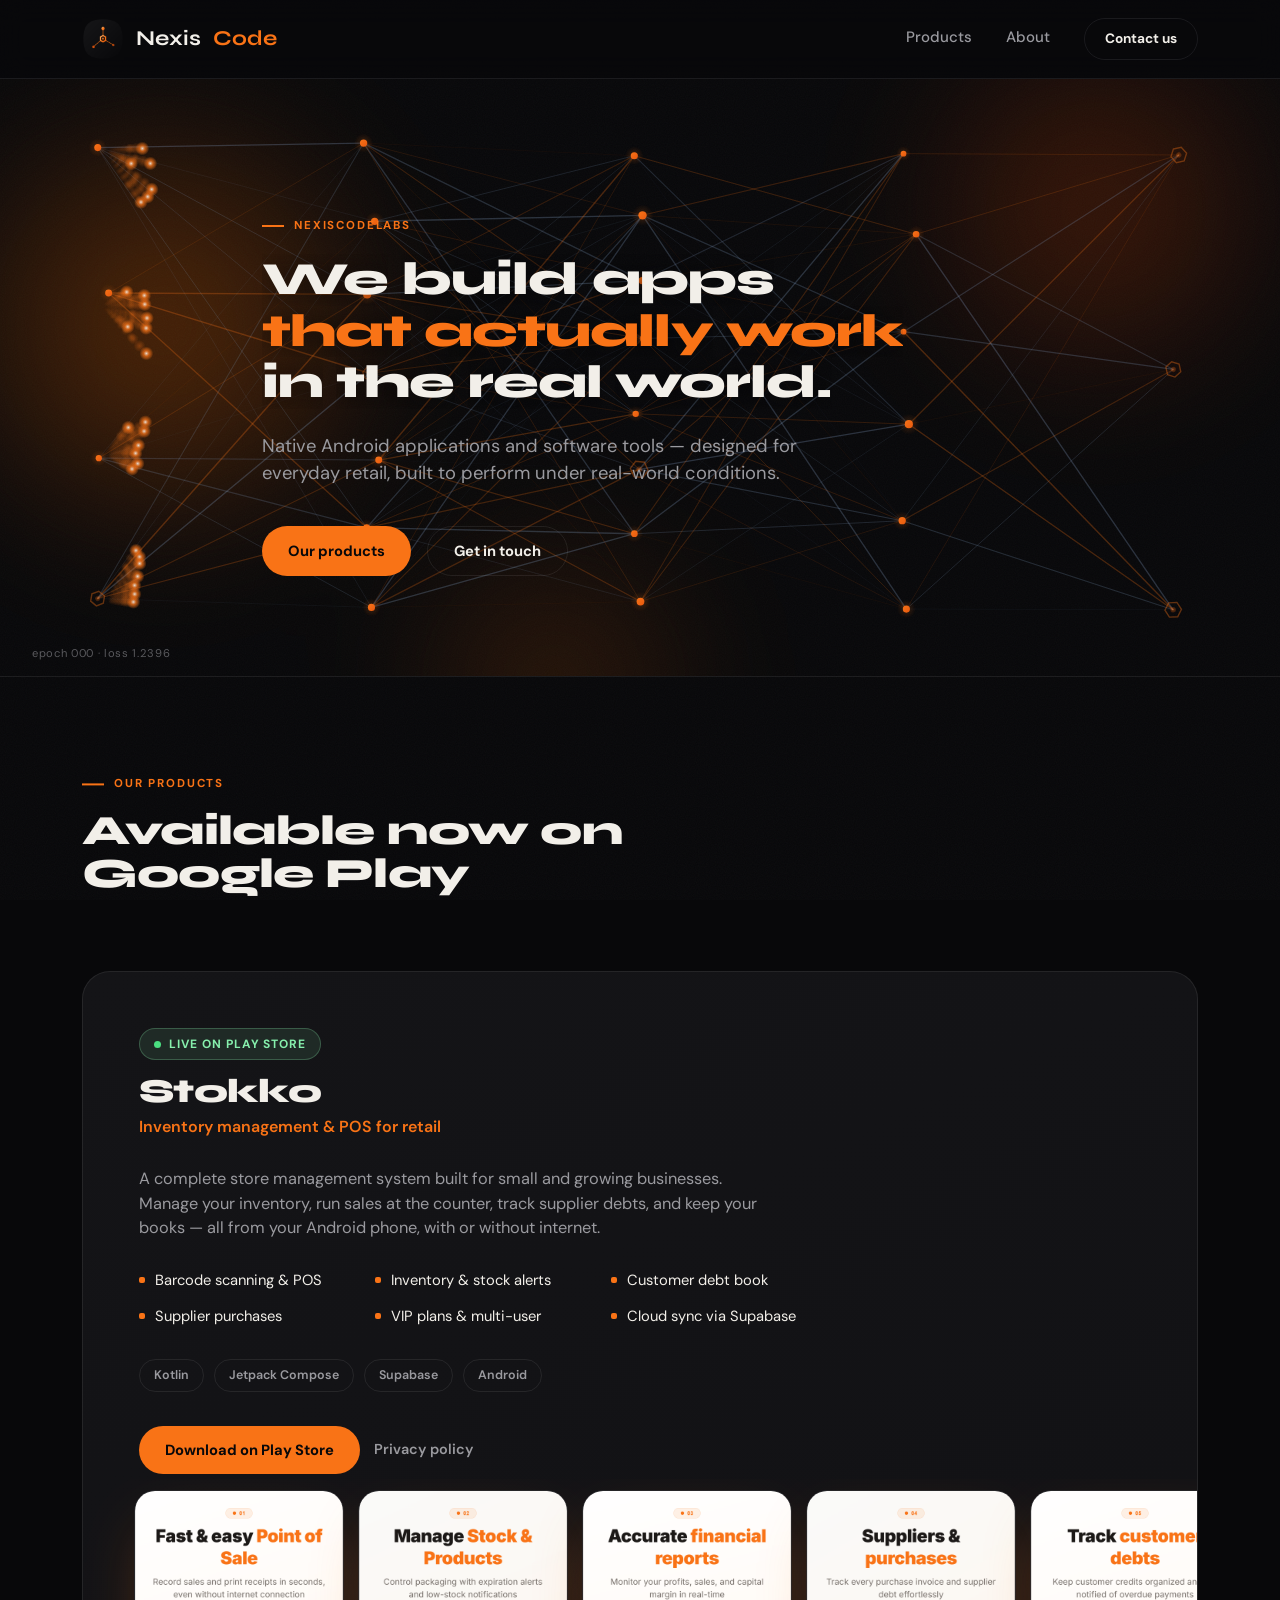
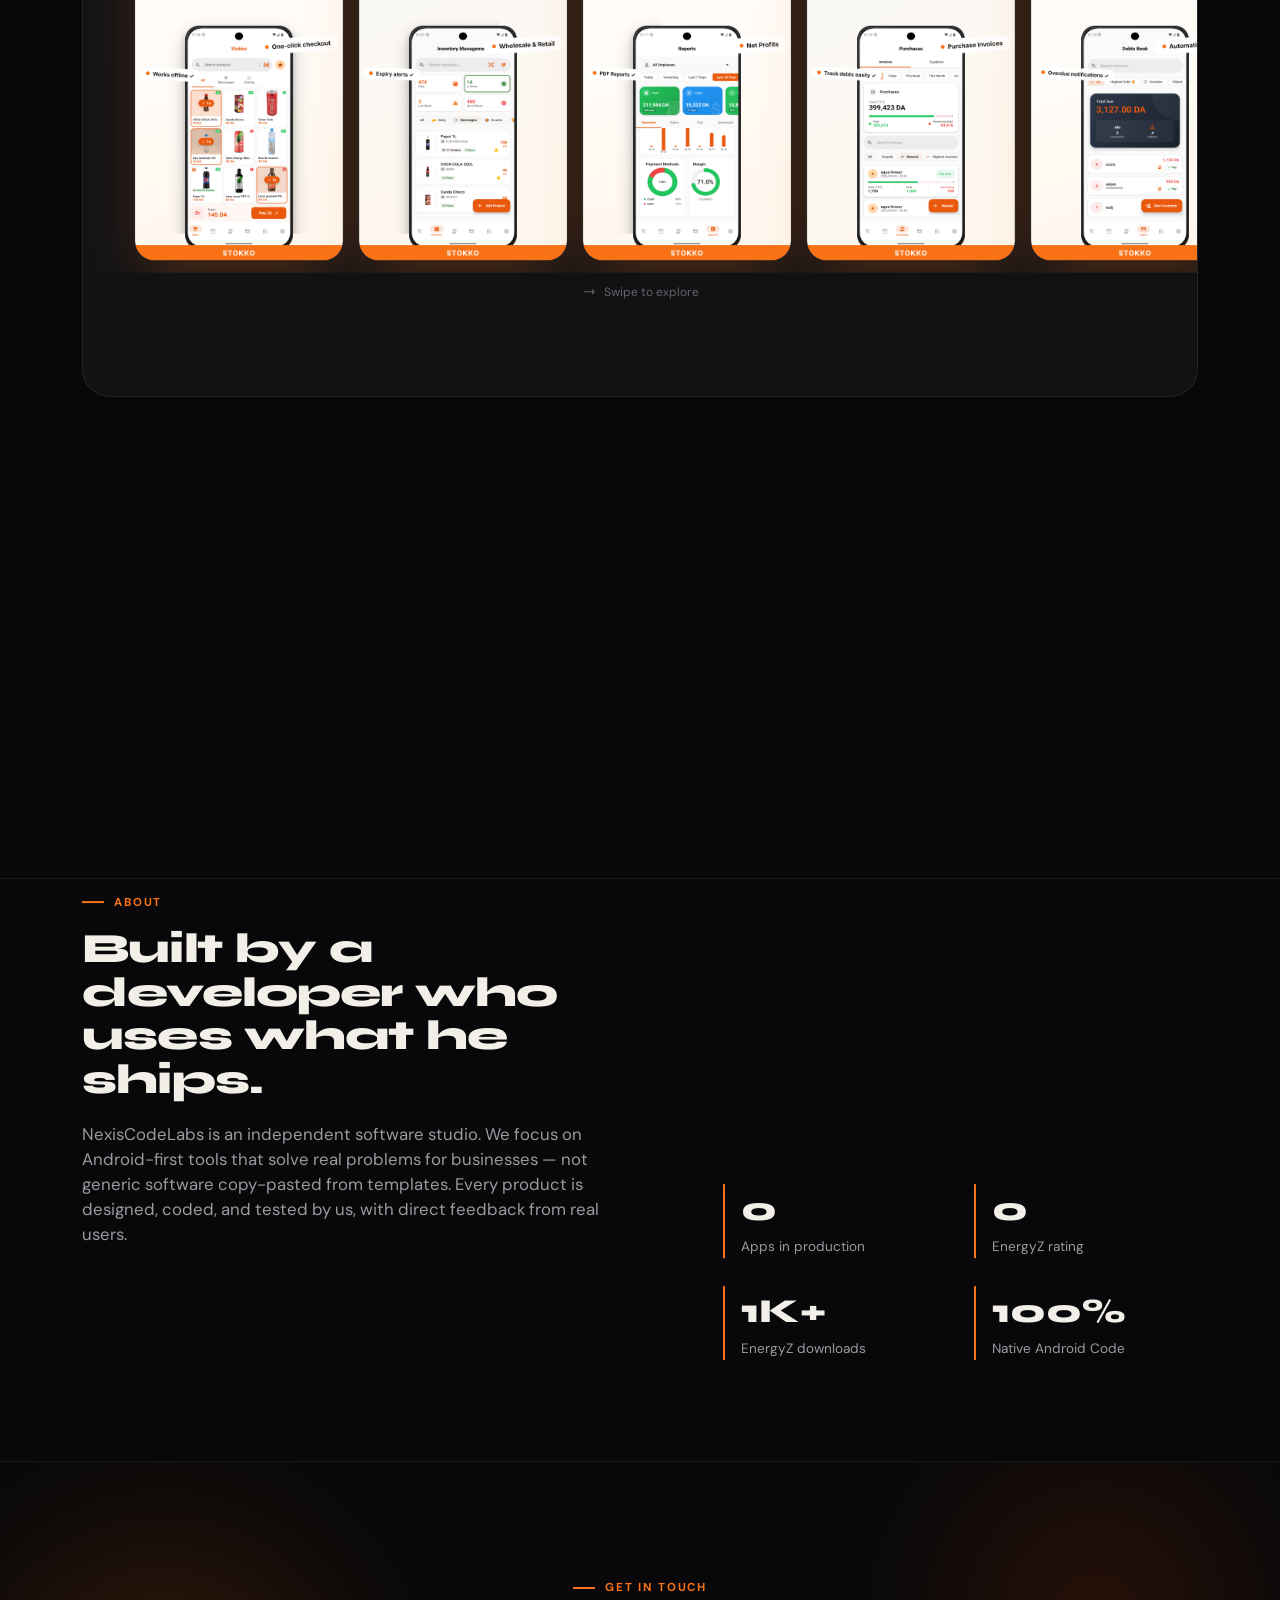
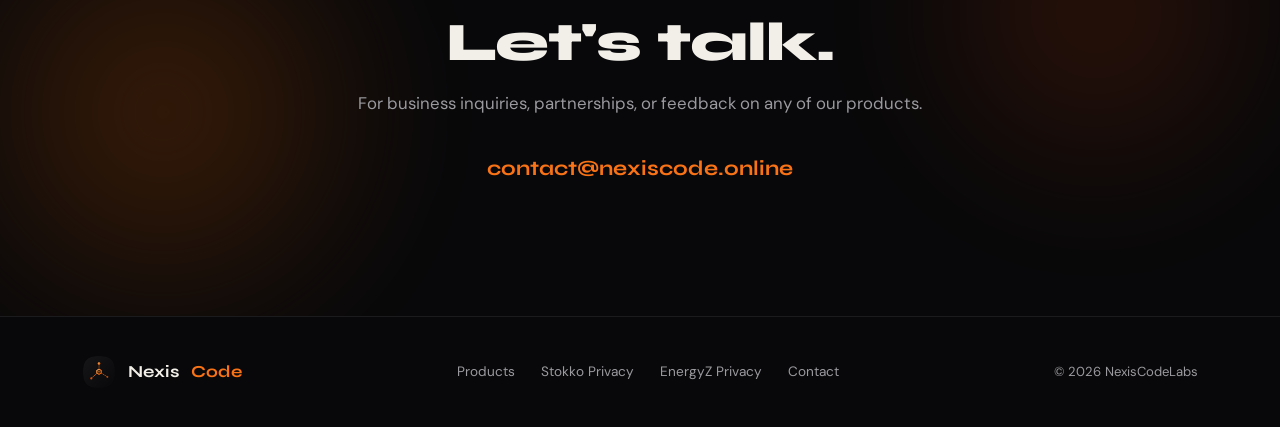
==== index.html @ f9a1101f "Update index.html" ====
<!doctype html>
<html lang="en">
<head>
<meta charset="UTF-8">
<meta name="viewport" content="width=device-width, initial-scale=1.0">
<title>NexisCode</title>
<meta name="author" content="NexisCodeLabs">
<meta name="description" content="NexisCodeLabs builds native Android apps and software tools for real-world businesses. Creator of Stokko — inventory management and POS.">
<meta name="keywords" content="Stokko, inventory management, POS app Android, NexisCode, EnergyZ, Android developer">
<link rel="canonical" href="https://nexiscode.online/">
<meta property="og:title" content="NexisCodeLabs — Android Apps &amp; Software">
<meta property="og:description" content="Native Android apps built for real-world retail and utility use cases.">
<meta property="og:type" content="website">
<meta property="og:url" content="https://nexiscode.online/">
<meta property="og:image" content="https://nexiscode.online/header.png">
<link rel="icon" href="LOGO.png" type="image/png">
<link rel="preconnect" href="https://fonts.googleapis.com">
<link rel="preconnect" href="https://fonts.gstatic.com" crossorigin>
<link href="https://fonts.googleapis.com/css2?family=Syne:wght@600;700;800&family=DM+Sans:wght@400;500;600;700&display=swap" rel="stylesheet">
<style>
  :root{
    --bg:#08080a;
    --bg-soft:#111114;
    --panel:#141417;
    --line:rgba(255,255,255,.08);
    --ink:#f2efe9;
    --ink-dim:#9a9a9f;
    --orange:#f97316;
    --orange-deep:#ea580c;
    --orange-glow:rgba(249,115,22,.45);
  }
  *{box-sizing:border-box;margin:0;padding:0;}
  html{scroll-behavior:smooth;}
  body{
    background:var(--bg);
    color:var(--ink);
    font-family:'DM Sans',sans-serif;
    line-height:1.5;
    -webkit-font-smoothing:antialiased;
    overflow-x:hidden;
  }
  body.locked{overflow:hidden;height:100vh;}
  h1,h2,h3,.display{
    font-family:'Syne',sans-serif;
    font-weight:800;
    letter-spacing:-0.02em;
    line-height:1.05;
  }
  a{color:inherit;text-decoration:none;}
  img{max-width:100%;display:block;}
  .wrap{max-width:1180px;margin:0 auto;padding:0 32px;position:relative;z-index:2;}
  .eyebrow{
    display:inline-flex;align-items:center;gap:10px;
    font-family:'DM Sans',sans-serif;font-weight:700;
    font-size:.72rem;letter-spacing:.16em;text-transform:uppercase;
    color:var(--orange);
  }
  .eyebrow::before{content:"";width:22px;height:2px;background:var(--orange);display:inline-block;}
  section{position:relative;}
  .btn{
    display:inline-flex;align-items:center;gap:8px;
    padding:13px 26px;border-radius:100px;
    font-weight:700;font-size:.92rem;
    transition:transform .35s cubic-bezier(.2,.8,.2,1), background .18s ease, border-color .18s ease, box-shadow .35s ease;
    white-space:nowrap;
    position:relative;
    will-change:transform;
  }
  .btn-solid{background:var(--orange);color:#08080a;}
  .btn-solid:hover{background:#fb923c;box-shadow:0 12px 34px -8px var(--orange-glow);}
  .btn-outline{border:1.5px solid var(--line);color:var(--ink);}
  .btn-outline:hover{border-color:var(--orange);color:var(--orange);box-shadow:0 12px 34px -12px var(--orange-glow);}

  /* ================= LOADER ================= */
  .loader{
    position:fixed;inset:0;z-index:999;background:var(--bg);
    display:flex;align-items:center;justify-content:center;
    transition:transform 1s cubic-bezier(.76,0,.24,1);
  }
  .loader::after{
    content:"";position:absolute;inset:0;
    background:radial-gradient(circle at 50% 40%,rgba(249,115,22,.16),transparent 65%);
    pointer-events:none;
  }
  .loader.loader--exit{transform:translateY(-100%);}
  .loader-inner{position:relative;z-index:1;display:flex;flex-direction:column;align-items:center;gap:22px;
    opacity:1;transition:opacity .4s ease, transform .5s ease;}
  .loader.loader--exit .loader-inner{opacity:0;transform:scale(.92);}
  
  .loader-circle {
    position: relative;
    width: 86px;
    height: 86px;
    display: flex;
    align-items: center;
    justify-content: center;
    border-radius: 50%;
    background: rgba(20, 20, 23, 0.4);
    box-shadow: 0 0 25px rgba(249,115,22, 0.15);
    opacity: 0;
    transform: scale(0.7);
    animation: markIn .8s cubic-bezier(.2,.8,.2,1) .1s forwards;
  }
  .loader-circle::before {
    content: "";
    position: absolute;
    inset: -3px;
    border-radius: 50%;
    border: 3px solid rgba(255, 255, 255, 0.05);
    border-top-color: var(--orange);
    border-right-color: var(--orange-deep);
    animation: spin 1s cubic-bezier(0.68, -0.55, 0.265, 1.55) infinite;
  }
  @keyframes spin { 100% { transform: rotate(360deg); } }
  .loader-mark{width:46px;height:46px;z-index: 2;}
  .loader-mark img{width:100%;height:100%;object-fit:contain;}
  @keyframes markIn{to{opacity:1;transform:scale(1);}}
  
  .loader-word{font-family:'Syne',sans-serif;font-weight:800;font-size:1.05rem;letter-spacing:.02em;
    opacity:0;animation:markIn .8s cubic-bezier(.2,.8,.2,1) .25s forwards;}
  .loader-word .accent{color:var(--orange);}
  .loader-bar{width:180px;height:2px;background:var(--line);border-radius:2px;overflow:hidden;
    opacity:0;animation:markIn .6s ease .4s forwards;}
  .loader-bar span{display:block;height:100%;width:0%;background:linear-gradient(90deg,var(--orange-deep),var(--orange));
    box-shadow:0 0 12px var(--orange-glow);}
  .loader-pct{font-size:.72rem;color:var(--ink-dim);letter-spacing:.1em;
    opacity:0;animation:markIn .6s ease .5s forwards;font-variant-numeric:tabular-nums;}

  /* ================= PROGRESS & CURSOR ================= */
  .scroll-progress{position:fixed;top:0;left:0;height:3px;width:0%;z-index:60;
    background:linear-gradient(90deg,var(--orange-deep),var(--orange),#fdba74);
    box-shadow:0 0 10px var(--orange-glow);transition:width .08s linear;}
  .cursor-glow{position:fixed;top:0;left:0;width:520px;height:520px;pointer-events:none;z-index:1;
    background:radial-gradient(circle,var(--orange-glow) 0%,rgba(249,115,22,0) 68%);transform:translate(-50%,-50%);
    opacity:0;transition:opacity .5s ease;mix-blend-mode:screen;will-change:transform;}
  body.has-mouse .cursor-glow{opacity:.45;}
  .cursor-dot,.cursor-ring{position:fixed;top:0;left:0;pointer-events:none;z-index:70;border-radius:50%;transform:translate(-50%,-50%);
    opacity:0;transition:opacity .3s ease, width .25s ease, height .25s ease, background .25s ease, border-color .25s ease;}
  .cursor-dot{width:6px;height:6px;background:var(--orange);}
  .cursor-ring{width:34px;height:34px;border:1.5px solid rgba(249,115,22,.55);}
  body.has-mouse .cursor-dot,body.has-mouse .cursor-ring{opacity:1;}
  body.cursor-active .cursor-ring{width:56px;height:56px;background:rgba(249,115,22,.1);border-color:var(--orange);}
  @media (hover:hover) and (pointer:fine){ body.has-mouse, body.has-mouse a, body.has-mouse button{cursor:none;} }
  body.is-dragging .cursor-ring { transform: translate(-50%,-50%) scale(1.5); background: rgba(249,115,22,.2); }

  /* ================= AURORA & PARTICLES ================= */
  .aurora{position:absolute;inset:-10% -10% auto -10%;height:130%;z-index:0;pointer-events:none;
    filter:blur(60px) saturate(130%);opacity:.6;}
  .aurora span{position:absolute;border-radius:50%;mix-blend-mode:screen;animation:drift 22s ease-in-out infinite;}
  .aurora span:nth-child(1){width:520px;height:520px;left:2%;top:6%;background:radial-gradient(circle,rgba(249,115,22,.55),transparent 70%);animation-duration:26s;}
  .aurora span:nth-child(2){width:440px;height:440px;right:6%;top:-4%;background:radial-gradient(circle,rgba(234,88,12,.4),transparent 70%);animation-duration:31s;animation-delay:-6s;}
  .aurora span:nth-child(3){width:380px;height:380px;left:32%;bottom:-10%;background:radial-gradient(circle,rgba(249,115,22,.28),transparent 70%);animation-duration:19s;animation-delay:-11s;}
  @keyframes drift{ 0%,100%{transform:translate(0,0) scale(1);} 33%{transform:translate(4%,6%) scale(1.08);} 66%{transform:translate(-5%,-3%) scale(.94);} }
  #particleCanvas{position:absolute;inset:0;width:100%;height:100%;z-index:0;pointer-events:none;}
  .nn-readout{position:absolute;left:32px;bottom:14px;z-index:1;font-size:.7rem;letter-spacing:.06em;color:var(--ink-dim);opacity:.55;font-variant-numeric:tabular-nums;pointer-events:none;}
  .grain{position:fixed;inset:0;z-index:1;pointer-events:none;opacity:.035;background-image:url("data:image/svg+xml,%3Csvg xmlns='http://www.w3.org/2000/svg' width='120' height='120'%3E%3Cfilter id='n'%3E%3CfeTurbulence type='fractalNoise' baseFrequency='.9' numOctaves='2' stitchTiles='stitch'/%3E%3C/filter%3E%3Crect width='100%25' height='100%25' filter='url(%23n)'/%3E%3C/svg%3E");}

  /* ================= NAV ================= */
  header.nav{position:sticky;top:0;z-index:50;background:rgba(8,8,10,.6);backdrop-filter:blur(14px);border-bottom:1px solid var(--line);transition:background .4s ease,border-color .4s ease;}
  header.nav.scrolled{background:rgba(8,8,10,.9);}
  .nav-inner{display:flex;align-items:center;justify-content:space-between;padding:18px 32px;max-width:1180px;margin:0 auto;}
  .brand{display:flex;align-items:center;gap:12px;font-family:'Syne',sans-serif;font-weight:700;font-size:1.32rem;}
  .brand img{width:42px;height:42px;object-fit:contain;display:block;}
  .brand span.accent{color:var(--orange);}
  .nav-links{display:flex;align-items:center;gap:34px;font-size:.94rem;color:var(--ink-dim);font-weight:500;}
  .nav-links a:not(.btn){position:relative;padding-bottom:4px;transition:color .25s ease;}
  .nav-links a:not(.btn)::after{content:"";position:absolute;left:0;bottom:0;width:0;height:1.5px;background:var(--orange);transition:width .3s cubic-bezier(.2,.8,.2,1);}
  .nav-links a:not(.btn):hover{color:var(--ink);}
  .nav-links a:not(.btn):hover::after{width:100%;}
  .nav-links .btn{padding:10px 20px;font-size:.85rem;}

  /* ================= HERO ================= */
  .hero{padding:130px 0 100px;overflow:hidden;position:relative;}
  .hero-inner{position:relative;z-index:2;max-width:820px;}
  .hero .eyebrow{opacity:0;}
  body.ready .hero .eyebrow{animation:riseIn .8s cubic-bezier(.2,.8,.2,1) .1s forwards;}
  .hero h1{font-size:clamp(2rem,3.6vw,3.15rem);margin:20px 0 24px;color:var(--ink);perspective:800px;line-height:1.12;text-shadow:0 2px 24px rgba(8,8,10,.6);}
  .hero h1 .hl{color:var(--orange);}
  .hero h1 .word{display:inline-block;overflow:hidden;vertical-align:top;}
  .hero h1 .word span{display:inline-block;transform:translateY(115%) rotate(4deg);animation:wordUp .95s cubic-bezier(.16,1,.3,1) forwards;animation-play-state:paused;}
  body.ready .hero h1 .word span{animation-play-state:running;}
  @keyframes wordUp{to{transform:translateY(0) rotate(0);}}
  @keyframes riseIn{from{opacity:0;transform:translateY(14px);}to{opacity:1;transform:translateY(0);}}
  .hero p{font-size:1.15rem;color:var(--ink-dim);max-width:560px;margin-bottom:38px;opacity:0;}
  body.ready .hero p{animation:riseIn .9s cubic-bezier(.2,.8,.2,1) .55s forwards;}
  .hero-ctas{display:flex;gap:16px;flex-wrap:wrap;opacity:0;}
  body.ready .hero-ctas{animation:riseIn .9s cubic-bezier(.2,.8,.2,1) .75s forwards;}

  /* ================= SECTIONS & UTILS ================= */
  .section-head{max-width:600px;margin-bottom:56px;}
  .section-head h2{font-size:clamp(1.9rem,3.4vw,2.6rem);margin-top:16px;}
  #products{padding:110px 0;border-top:1px solid var(--line);}
  
  .reveal{opacity:0;transform:translateY(36px);filter:blur(6px);transition:opacity .9s cubic-bezier(.16,1,.3,1),transform .9s cubic-bezier(.16,1,.3,1),filter .9s cubic-bezier(.16,1,.3,1);}
  .reveal.is-visible{opacity:1;transform:translateY(0);filter:blur(0);}
  .stagger.is-visible > *{opacity:1;transform:translateY(0);}
  .stagger > *{opacity:0;transform:translateY(18px);transition:opacity .7s cubic-bezier(.16,1,.3,1),transform .7s cubic-bezier(.16,1,.3,1);}
  .stagger > *:nth-child(1){transition-delay:.05s;}
  .stagger > *:nth-child(2){transition-delay:.13s;}
  .stagger > *:nth-child(3){transition-delay:.21s;}
  .stagger > *:nth-child(4){transition-delay:.29s;}

  /* ================= PRODUCT CARDS ================= */
  .stokko-card{
    background:linear-gradient(155deg,var(--panel),var(--bg-soft));
    border:1px solid var(--line);
    border-radius:28px;
    padding:56px 56px 40px;
    margin-bottom:40px;
    position:relative;
    overflow:hidden;
    transition:transform .5s cubic-bezier(.2,.8,.2,1), box-shadow .5s ease, border-color .5s ease;
  }
  .stokko-card::before{
    content:"";position:absolute;inset:0;border-radius:28px;padding:1px;
    background:linear-gradient(120deg,transparent 30%,var(--orange-glow),transparent 70%);
    -webkit-mask:linear-gradient(#000 0 0) content-box,linear-gradient(#000 0 0);
    -webkit-mask-composite:xor;mask-composite:exclude;
    opacity:0;transition:opacity .5s ease;pointer-events:none;
  }
  .stokko-card:hover::before{opacity:1;}
  .stokko-card:hover{box-shadow:0 40px 90px -40px rgba(249,115,22,.25);border-color:rgba(249,115,22,.2);}
  .stokko-top{display:flex;justify-content:space-between;align-items:flex-start;gap:24px;flex-wrap:wrap;margin-bottom:8px;}
  .badge-live{
    display:inline-flex;align-items:center;gap:8px;
    font-size:.75rem;font-weight:700;letter-spacing:.08em;text-transform:uppercase;
    color:#86efac;background:rgba(134,239,172,.1);border:1px solid rgba(134,239,172,.25);
    padding:6px 14px;border-radius:100px;
  }
  .badge-live::before{content:"";width:7px;height:7px;border-radius:50%;background:#4ade80;
    box-shadow:0 0 0 0 rgba(74,222,128,.6);animation:pulseDot 2s ease-out infinite;}
  @keyframes pulseDot{ 0%{box-shadow:0 0 0 0 rgba(74,222,128,.55);} 70%{box-shadow:0 0 0 8px rgba(74,222,128,0);} 100%{box-shadow:0 0 0 0 rgba(74,222,128,0);} }
  .stokko-card h3{font-size:2.1rem;margin:14px 0 6px;}
  .stokko-sub{color:var(--orange);font-weight:600;font-size:1rem;margin-bottom:20px;}
  .stokko-desc{color:var(--ink-dim);font-size:1.02rem;max-width:640px;margin-bottom:28px;}
  .feature-grid{display:grid;grid-template-columns:repeat(3,1fr);gap:14px 28px;margin-bottom:32px;max-width:680px;}
  .feature-grid div{display:flex;align-items:center;gap:10px;font-size:.92rem;color:var(--ink);}
  .feature-grid div::before{content:"";width:6px;height:6px;background:var(--orange);border-radius:2px;flex:none;}
  .stack-row{display:flex;gap:10px;flex-wrap:wrap;margin-bottom:34px;}
  .chip{font-size:.78rem;font-weight:600;color:var(--ink-dim);border:1px solid var(--line);padding:6px 14px;border-radius:100px;transition:all .25s ease;}
  .chip:hover{border-color:var(--orange);color:var(--orange);transform:translateY(-2px);}
  .stokko-ctas{display:flex;gap:14px;flex-wrap:wrap;margin-bottom:40px;}
  .link-quiet{color:var(--ink-dim);font-size:.9rem;font-weight:600;align-self:center;transition:color 0.2s;}
  .link-quiet:hover{color:var(--ink);}

  /* ================= DRAGGABLE CAROUSEL (SWIPE GALLERY) ================= */
  .carousel-wrapper {
    position: relative;
    width: calc(100% + 112px); /* Break out of padding */
    left: -56px;
    margin-top: 10px;
    padding-bottom: 20px;
  }
  .carousel-container {
    display: flex;
    gap: 24px;
    padding: 20px 56px;
    overflow-x: auto;
    scroll-snap-type: x mandatory;
    scroll-behavior: smooth;
    -webkit-overflow-scrolling: touch;
    scrollbar-width: none;
    cursor: grab;
  }
  .carousel-container::-webkit-scrollbar { display: none; }
  .carousel-container.active-drag {
    cursor: grabbing;
    scroll-snap-type: none; /* Disable snap during free drag */
    scroll-behavior: auto;
  }
  .carousel-slide {
    flex: 0 0 auto;
    width: 200px;
    scroll-snap-align: center;
    border-radius: 20px;
    overflow: hidden;
    position: relative;
    transform: scale(0.9);
    opacity: 0.5;
    filter: grayscale(60%);
    transition: transform 0.4s cubic-bezier(0.2, 0.8, 0.2, 1), opacity 0.4s ease, filter 0.4s ease, box-shadow 0.4s ease;
    user-select: none;
    pointer-events: none; /* Let the container handle drag */
  }
  .carousel-slide img {
    width: 100%;
    height: auto;
    display: block;
    border: 1px solid var(--line);
    border-radius: inherit;
    box-shadow: 0 15px 35px rgba(0,0,0,0.5);
  }
  /* Active focused slide via JS intersection observer */
  .carousel-slide.focused {
    transform: scale(1.05);
    opacity: 1;
    filter: grayscale(0%);
    box-shadow: 0 25px 60px -15px rgba(249,115,22,0.3);
    z-index: 2;
  }
  
  .carousel-hint {
    text-align: center;
    font-size: 0.75rem;
    color: var(--ink-dim);
    margin-top: 10px;
    display: flex;
    align-items: center;
    justify-content: center;
    gap: 8px;
    opacity: 0.6;
  }
  .carousel-hint svg { width: 14px; height: 14px; }

  /* ================= SECONDARY PRODUCTS ================= */
  .other-products{display:grid;grid-template-columns:1fr 1fr;gap:28px;}
  .mini-card{
    background:var(--panel);border:1px solid var(--line);border-radius:22px;padding:36px;
    transition:transform .4s cubic-bezier(.2,.8,.2,1),border-color .4s ease,box-shadow .4s ease;
    display: flex;
    flex-direction: column;
  }
  .mini-card:hover{transform:translateY(-6px);border-color:rgba(249,115,22,.25);box-shadow:0 26px 60px -30px rgba(249,115,22,.22);}
  .mini-top{display:flex;justify-content:space-between;align-items:center;margin-bottom:18px;}
  .mini-card h4{font-family:'Syne',sans-serif;font-weight:700;font-size:1.35rem;}
  .stat-pill{font-size:.82rem;color:var(--orange);font-weight:700;}
  .mini-card p{color:var(--ink-dim);font-size:.95rem;margin-bottom:22px; flex-grow: 1;}
  .soon-pill{
    font-size:.75rem;font-weight:700;letter-spacing:.06em;text-transform:uppercase;
    color:var(--ink-dim);border:1px dashed var(--line);padding:5px 12px;border-radius:100px;
  }

  /* ================= ABOUT ================= */
  #about{padding:110px 0;border-top:1px solid var(--line);}
  .about-inner{display:grid;grid-template-columns:1.1fr .9fr;gap:60px;align-items:center;}
  #about p{color:var(--ink-dim);font-size:1.05rem;max-width:520px;}
  .stat-grid{display:grid;grid-template-columns:1fr 1fr;gap:28px;}
  .stat-grid div{border-left:2px solid var(--orange);padding-left:16px;}
  .stat-grid .num{font-family:'Syne',sans-serif;font-weight:800;font-size:2.1rem;display:block;}
  .stat-grid .lbl{color:var(--ink-dim);font-size:.85rem;margin-top:4px;}

  /* ================= CONTACT ================= */
  #contact{padding:110px 0 130px;border-top:1px solid var(--line);text-align:center;overflow:hidden;}
  #contact h2{font-size:clamp(2.2rem,4.4vw,3.4rem);margin-bottom:20px;}
  #contact p{color:var(--ink-dim);font-size:1.05rem;margin-bottom:36px;}
  .mail-link{
    font-family:'Syne',sans-serif;font-weight:700;font-size:1.3rem;color:var(--orange);
    border-bottom:2px solid transparent;position:relative;display:inline-block;
    transition:border-color .3s ease,transform .3s cubic-bezier(.2,.8,.2,1);
  }
  .mail-link:hover{border-color:var(--orange);transform:translateY(-2px);}

  footer{border-top:1px solid var(--line);padding:38px 0;}
  .footer-inner{display:flex;justify-content:space-between;align-items:center;flex-wrap:wrap;gap:16px;}
  .footer-links{display:flex;gap:26px;font-size:.85rem;color:var(--ink-dim);flex-wrap:wrap;}
  .footer-links a:hover{color:var(--ink);}
  .copyright{font-size:.82rem;color:var(--ink-dim);}

  @media (max-width:860px){
    .nav-links{display:none;}
    .about-inner{grid-template-columns:1fr;}
    .feature-grid{grid-template-columns:1fr 1fr;}
    .other-products{grid-template-columns:1fr;}
    .stokko-card{padding:34px 24px;}
    .carousel-wrapper { width: calc(100% + 48px); left: -24px; }
    .carousel-container { padding: 20px 24px; gap: 16px; }
    .hero{padding:110px 0 60px;}
    .cursor-glow,.cursor-dot,.cursor-ring{display:none;}
  }

  @media (prefers-reduced-motion:reduce){
    *{animation-duration:.001ms !important;animation-iteration-count:1 !important;transition-duration:.001ms !important;}
    .reveal,.stagger>*{opacity:1 !important;transform:none !important;filter:none !important;}
    .hero h1 .word span{transform:none !important;animation-play-state:running !important;}
    .loader{display:none !important;}
    .cursor-glow,.cursor-dot,.cursor-ring,#particleCanvas{display:none !important;}
  }
</style>
</head>
<body class="locked">

<div class="loader" id="loader">
  <div class="loader-inner">
    <div class="loader-circle">
        <div class="loader-mark"><img src="LOGO.png" alt="NexisCode"></div>
    </div>
    <div class="loader-word">Nexis<span class="accent">Code</span></div>
    <div class="loader-bar"><span id="loaderFill"></span></div>
    <div class="loader-pct" id="loaderPct">0%</div>
  </div>
</div>

<div class="scroll-progress" id="scrollProgress"></div>
<div class="grain"></div>
<div class="cursor-glow" id="cursorGlow"></div>
<div class="cursor-ring" id="cursorRing"></div>
<div class="cursor-dot" id="cursorDot"></div>

<header class="nav" id="siteNav">
  <div class="nav-inner">
    <a class="brand" href="#top"><img src="LOGO.png" alt="NexisCode logo">Nexis<span class="accent">Code</span></a>
    <nav class="nav-links">
      <a href="#products" class="scramble">Products</a>
      <a href="#about" class="scramble">About</a>
      <a class="btn btn-outline magnetic" href="#contact">Contact us</a>
    </nav>
  </div>
</header>

<main id="top">
  <section class="hero">
    <div class="aurora" aria-hidden="true"><span></span><span></span><span></span></div>
    <canvas id="particleCanvas" aria-hidden="true"></canvas>
    <div class="nn-readout" id="nnReadout" aria-hidden="true">epoch 000 · loss 1.0000</div>
    <div class="wrap hero-inner">
      <span class="eyebrow">NexisCodeLabs</span>
      <h1 id="heroTitle"></h1>
      <p>Native Android applications and software tools — designed for everyday retail, built to perform under real-world conditions.</p>
      <div class="hero-ctas">
        <a class="btn btn-solid magnetic" href="#products">Our products</a>
        <a class="btn btn-outline magnetic" href="#contact">Get in touch</a>
      </div>
    </div>
  </section>

  <section id="products">
    <div class="wrap">
      <div class="section-head reveal" data-parallax="0.06">
        <span class="eyebrow">Our products</span>
        <h2>Available now on Google Play</h2>
      </div>

      <!-- STOKKO -->
      <article class="stokko-card reveal">
        <div class="stokko-top">
          <div>
            <span class="badge-live">Live on Play Store</span>
            <h3>Stokko</h3>
            <div class="stokko-sub">Inventory management &amp; POS for retail</div>
          </div>
        </div>
        <p class="stokko-desc">A complete store management system built for small and growing businesses. Manage your inventory, run sales at the counter, track supplier debts, and keep your books — all from your Android phone, with or without internet.</p>

        <div class="feature-grid stagger">
          <div>Barcode scanning &amp; POS</div>
          <div>Inventory &amp; stock alerts</div>
          <div>Customer debt book</div>
          <div>Supplier purchases</div>
          <div>VIP plans &amp; multi-user</div>
          <div>Cloud sync via Supabase</div>
        </div>

        <div class="stack-row">
          <span class="chip">Kotlin</span>
          <span class="chip">Jetpack Compose</span>
          <span class="chip">Supabase</span>
          <span class="chip">Android</span>
        </div>

        <div class="stokko-ctas">
          <a class="btn btn-solid magnetic" href="https://play.google.com/store/apps/details?id=com.nexiscode.stokko">Download on Play Store</a>
          <a class="link-quiet" href="stokko_privacy_policy.html">Privacy policy</a>
        </div>

        <!-- NEW SWIPE GALLERY -->
        <div class="carousel-wrapper" data-parallax="0.03">
          <div class="carousel-container" id="stokkoGallery">
            <div class="carousel-slide"><img src="stokko_screenshot_1.png" alt="Stokko screen 1" draggable="false"></div>
            <div class="carousel-slide"><img src="stokko_screenshot_2.png" alt="Stokko screen 2" draggable="false" loading="lazy"></div>
            <div class="carousel-slide"><img src="stokko_screenshot_3.png" alt="Stokko screen 3" draggable="false" loading="lazy"></div>
            <div class="carousel-slide"><img src="stokko_screenshot_4.png" alt="Stokko screen 4" draggable="false" loading="lazy"></div>
            <div class="carousel-slide"><img src="stokko_screenshot_5.png" alt="Stokko screen 5" draggable="false" loading="lazy"></div>
            <div class="carousel-slide"><img src="stokko_screenshot_6.png" alt="Stokko screen 6" draggable="false" loading="lazy"></div>
            <div class="carousel-slide"><img src="stokko_screenshot_7.png" alt="Stokko screen 7" draggable="false" loading="lazy"></div>
            <div class="carousel-slide"><img src="stokko_screenshot_8.png" alt="Stokko screen 8" draggable="false" loading="lazy"></div>
          </div>
          <div class="carousel-hint">
             <svg viewBox="0 0 24 24" fill="none" stroke="currentColor" stroke-width="2"><path d="M17 8l4 4m0 0l-4 4m4-4H3"/></svg>
             Swipe to explore
          </div>
        </div>
      </article>

      <!-- SECONDARY PRODUCTS -->
      <div class="other-products stagger">
        <div class="mini-card">
          <div class="mini-top">
            <h4 class="scramble">EnergyZ</h4>
            <span class="stat-pill">4.8★ Play Store</span>
          </div>
          <p>Monitor battery health, charging speed, voltage, current, and device info in real time. Set alerts and track performance curves — built with native Android APIs for accurate readings.</p>
          <div class="stack-row">
            <span class="chip">Android APIs</span>
            <span class="chip">Java</span>
          </div>
          <div class="stokko-ctas" style="margin-top:auto; margin-bottom:0;">
            <a class="btn btn-outline magnetic" href="https://play.google.com/store/apps/details?id=com.badj.energyz">View on Play Store</a>
            <a class="link-quiet" href="energyz-privacy.html">Privacy policy</a>
          </div>
        </div>

        <div class="mini-card">
          <div class="mini-top">
            <h4 class="scramble">Vocalify</h4>
            <span class="soon-pill">Coming soon</span>
          </div>
          <p>Fast and reliable text-to-speech conversion using native Android TTS engines. Transforms any text into natural-sounding audio instantly — lightweight, offline-ready, and distraction-free.</p>
          <div class="stack-row" style="margin-bottom:0;">
            <span class="chip">TTS Engine</span>
            <span class="chip">Android</span>
          </div>
        </div>
      </div>
    </div>
  </section>

  <section id="about">
    <div class="wrap about-inner">
      <div class="reveal" data-parallax="0.05">
        <span class="eyebrow">About</span>
        <h2 style="font-size:clamp(1.9rem,3.4vw,2.6rem);margin:16px 0 20px;">Built by a developer who uses what he ships.</h2>
        <p>NexisCodeLabs is an independent software studio. We focus on Android-first tools that solve real problems for businesses — not generic software copy-pasted from templates. Every product is designed, coded, and tested by us, with direct feedback from real users.</p>
      </div>
      <div class="stat-grid reveal" data-parallax="-0.04">
        <div><span class="num" data-count="3">0</span><span class="lbl">Apps in production</span></div>
        <div><span class="num" data-count="4.8" data-suffix="★">0</span><span class="lbl">EnergyZ rating</span></div>
        <div><span class="num" data-count="1" data-suffix="K+">0</span><span class="lbl">EnergyZ downloads</span></div>
        <div><span class="num">100%</span><span class="lbl">Native Android Code</span></div>
      </div>
    </div>
  </section>

  <section id="contact">
    <div class="aurora" aria-hidden="true" style="opacity:.4;"><span></span><span></span></div>
    <div class="wrap reveal">
      <span class="eyebrow" style="justify-content:center;">Get in touch</span>
      <h2 style="margin-top:18px;">Let's talk.</h2>
      <p>For business inquiries, partnerships, or feedback on any of our products.</p>
      <a class="mail-link" href="mailto:contact@nexiscode.online">contact@nexiscode.online</a>
    </div>
  </section>
</main>

<footer>
  <div class="wrap footer-inner">
    <div class="brand" style="font-size:1.05rem;"><img src="LOGO.png" alt="NexisCode logo" style="width:34px;height:34px;">Nexis<span class="accent">Code</span></div>
    <div class="footer-links">
      <a href="#products">Products</a>
      <a href="stokko_privacy_policy.html">Stokko Privacy</a>
      <a href="energyz-privacy.html">EnergyZ Privacy</a>
      <a href="#contact">Contact</a>
    </div>
    <div class="copyright">© 2026 NexisCodeLabs</div>
  </div>
</footer>

<script>
(function(){
  var reduceMotion = window.matchMedia && window.matchMedia('(prefers-reduced-motion: reduce)').matches;
  var body = document.body;

  /* ---------- Hero headline: split into words ---------- */
  var heroTitle = document.getElementById('heroTitle');
  var text = 'We build apps<br>that actually work<br>in the real world.'.replace('that actually work', '<span class="hl">that actually work</span>');
  (function buildWords(){
    var container = document.createElement('span');
    container.innerHTML = text;
    var frag = document.createDocumentFragment();
    var delay = 0;
    Array.prototype.forEach.call(container.childNodes, function(node){
      if(node.nodeType === 1 && node.tagName === 'BR'){ frag.appendChild(document.createElement('br')); return; }
      var isHl = node.nodeType === 1 && node.classList && node.classList.contains('hl');
      var words = (node.textContent || '').trim().split(/\s+/).filter(Boolean);
      words.forEach(function(w){
        var wrap = document.createElement('span'); wrap.className = 'word';
        var inner = document.createElement('span'); inner.textContent = w;
        if(isHl) inner.classList.add('hl');
        inner.style.animationDelay = (0.15 + delay*0.06) + 's'; delay++;
        wrap.appendChild(inner); frag.appendChild(wrap); frag.appendChild(document.createTextNode(' '));
      });
    });
    heroTitle.appendChild(frag);
  })();

  /* ================= INTRO LOADER ================= */
  (function(){
    var loader = document.getElementById('loader');
    var fill = document.getElementById('loaderFill');
    var pct = document.getElementById('loaderPct');
    if(reduceMotion){
      body.classList.remove('locked'); body.classList.add('ready'); loader.style.display = 'none'; return;
    }
    var progress = 0, duration = 1500, start = null;
    function step(ts){
      if(!start) start = ts;
      var t = Math.min((ts - start) / duration, 1);
      var eased = 1 - Math.pow(1 - t, 2);
      progress = Math.round(eased * 100);
      fill.style.width = progress + '%'; pct.textContent = progress + '%';
      if(t < 1) requestAnimationFrame(step); else setTimeout(finish, 220);
    }
    function finish(){
      loader.classList.add('loader--exit'); body.classList.remove('locked'); body.classList.add('ready');
      setTimeout(function(){ loader.style.display = 'none'; }, 1050);
    }
    requestAnimationFrame(step);
  })();

  /* ================= DRAGGABLE SWIPE GALLERY ================= */
  (function initCarousels(){
    const sliders = document.querySelectorAll('.carousel-container');
    sliders.forEach(slider => {
      let isDown = false;
      let startX;
      let scrollLeft;

      // Mouse drag logic
      slider.addEventListener('mousedown', (e) => {
        isDown = true;
        slider.classList.add('active-drag');
        body.classList.add('is-dragging');
        startX = e.pageX - slider.offsetLeft;
        scrollLeft = slider.scrollLeft;
      });
      slider.addEventListener('mouseleave', () => { isDown = false; slider.classList.remove('active-drag'); body.classList.remove('is-dragging'); });
      slider.addEventListener('mouseup', () => { isDown = false; slider.classList.remove('active-drag'); body.classList.remove('is-dragging'); });
      slider.addEventListener('mousemove', (e) => {
        if(!isDown) return;
        e.preventDefault();
        const x = e.pageX - slider.offsetLeft;
        const walk = (x - startX) * 2.5; // Drag speed multiplier
        slider.scrollLeft = scrollLeft - walk;
      });

      // Intersection Observer for Active/Focused Slide Animation
      if('IntersectionObserver' in window){
        const slides = slider.querySelectorAll('.carousel-slide');
        const slideObserver = new IntersectionObserver((entries) => {
          entries.forEach(entry => {
            if(entry.isIntersecting) {
              entry.target.classList.add('focused');
            } else {
              entry.target.classList.remove('focused');
            }
          });
        }, {
          root: slider,
          threshold: 0.75 // Slide must be 75% visible to pop out
        });
        slides.forEach(slide => slideObserver.observe(slide));
        
        // Ensure first slide is focused on load if at 0 scroll
        setTimeout(() => { if(slider.scrollLeft < 10 && slides[0]) slides[0].classList.add('focused'); }, 100);
      }
    });
  })();

  /* ---------- Scroll progress bar ---------- */
  var progressBar = document.getElementById('scrollProgress');
  window.addEventListener('scroll', function(){
    var h = document.documentElement, st = h.scrollTop || document.body.scrollTop, sh = h.scrollHeight - h.clientHeight;
    progressBar.style.width = (sh > 0 ? (st / sh) * 100 : 0) + '%';
  }, {passive:true});

  /* ---------- Cursor glow + dot + ring ---------- */
  var glow = document.getElementById('cursorGlow'), ring = document.getElementById('cursorRing'), dot = document.getElementById('cursorDot');
  var hasFinePointer = window.matchMedia('(hover:hover) and (pointer:fine)').matches;
  if(!reduceMotion && hasFinePointer){
    var ringX = 0, ringY = 0, mx = 0, my = 0;
    document.addEventListener('mousemove', function(e){
      body.classList.add('has-mouse'); mx = e.clientX; my = e.clientY;
      glow.style.transform = 'translate(' + mx + 'px,' + my + 'px) translate(-50%,-50%)';
      dot.style.transform = 'translate(' + mx + 'px,' + my + 'px) translate(-50%,-50%)';
      var target = e.target;
      var interactive = target.closest && target.closest('a,button,.chip,.carousel-container');
      body.classList.toggle('cursor-active', !!interactive);
    }, {passive:true});
    function ringLoop(){
      ringX += (mx - ringX) * 0.18; ringY += (my - ringY) * 0.18;
      ring.style.transform = 'translate(' + ringX + 'px,' + ringY + 'px) translate(-50%,-50%)';
      requestAnimationFrame(ringLoop);
    }
    ringLoop();
  }

  /* ---------- Aurora parallax on mouse ---------- */
  if(!reduceMotion){
    var auroras = document.querySelectorAll('.aurora span');
    window.addEventListener('mousemove', function(e){
      var nx = (e.clientX / window.innerWidth - 0.5), ny = (e.clientY / window.innerHeight - 0.5);
      auroras.forEach(function(span, i){
        var depth = (i % 3 + 1) * 10;
        span.style.marginLeft = (nx * depth) + 'px'; span.style.marginTop = (ny * depth) + 'px';
      });
    }, {passive:true});
  }

  /* ---------- Neural network (Canvas) ---------- */
  (function initNetwork(){
    var canvas = document.getElementById('particleCanvas');
    if(reduceMotion || !canvas) return;
    var ctx = canvas.getContext('2d');
    if(!ctx) return;
    var readoutEl = document.getElementById('nnReadout');
    var w, h, dpr, layers = [], connections = [];
    var mouse = {x:null, y:null, active:false};
    var ORANGE = '249,115,22', ORANGE_DEEP = '234,88,12', CREAM = '242,239,233', SLATE = '134,163,201';

    function resize(){ dpr = Math.min(window.devicePixelRatio || 1, 2); w = canvas.clientWidth; h = canvas.clientHeight; canvas.width = w * dpr; canvas.height = h * dpr; ctx.setTransform(dpr, 0, 0, dpr, 0, 0); }
    function layerCounts(){ if(w < 700) return [3,5,5,3]; if(w < 1100) return [4,6,6,4]; return [4,7,8,6,3]; }

    function buildNetwork(){
      layers = []; connections = [];
      var counts = layerCounts(), padX = w * 0.08, padY = h * 0.12, innerW = w - padX * 2, innerH = h - padY * 2;
      counts.forEach(function(count, li){
        var col = [], lx = counts.length > 1 ? padX + (innerW * li) / (counts.length - 1) : w / 2;
        for(var j = 0; j < count; j++){
          var ly = count > 1 ? padY + (innerH * j) / (count - 1) : h / 2, isHexStyled = li === counts.length - 1 || Math.random() < 0.16;
          col.push({ slotX:lx, slotY:ly, offX:0, offY:0, velX:0, velY:0, x:lx, y:ly, r:isHexStyled ? (6.5 + Math.random()*2.5) : (2.6 + Math.random()*1.8), big:isHexStyled, activation:0.15, firedForward:false, firedBackward:false, swimAmp:4+Math.random()*5, swimSpeedX:0.06+Math.random()*0.08, swimSpeedY:0.05+Math.random()*0.07, swimPhaseX:Math.random()*Math.PI*2, swimPhaseY:Math.random()*Math.PI*2, rot:Math.random()*Math.PI*2, rotSpeed:(Math.random()-0.5)*0.04, outgoing:[], incoming:[] });
        }
        layers.push(col);
      });
      for(var li2 = 0; li2 < layers.length - 1; li2++){
        layers[li2].forEach(function(a){
          layers[li2+1].forEach(function(b){
            if(Math.random() < 0.82){ var conn = {from:a, to:b, weight: (Math.random() * 2 - 1) * 0.85}; connections.push(conn); a.outgoing.push(conn); b.incoming.push(conn); }
          });
        });
      }
    }
    resize(); buildNetwork();
    window.addEventListener('resize', function(){ resize(); buildNetwork(); });
    window.addEventListener('mousemove', function(e){ var rect = canvas.getBoundingClientRect(); mouse.x = e.clientX - rect.left; mouse.y = e.clientY - rect.top; mouse.active = mouse.x >= -50 && mouse.x <= w + 50 && mouse.y >= -50 && mouse.y <= h + 50; }, {passive:true});
    document.addEventListener('mouseleave', function(){ mouse.active = false; });

    function drawHexNode(x, y, r, alpha, rot){
      ctx.save(); ctx.translate(x, y); ctx.rotate(rot || 0); ctx.beginPath();
      for(var i = 0; i < 6; i++){ var ang = (Math.PI / 3) * i - Math.PI / 2; var px = Math.cos(ang) * r, py = Math.sin(ang) * r; if(i === 0) ctx.moveTo(px, py); else ctx.lineTo(px, py); }
      ctx.closePath(); ctx.strokeStyle = 'rgba(' + ORANGE + ',' + (0.9 * alpha) + ')'; ctx.lineWidth = 1.4; ctx.stroke();
      var grad = ctx.createRadialGradient(0, 0, 0, 0, 0, r * 0.55); grad.addColorStop(0, 'rgba(' + ORANGE + ',' + alpha + ')'); grad.addColorStop(1, 'rgba(' + ORANGE_DEEP + ',' + (alpha * 0.15) + ')');
      ctx.beginPath(); ctx.arc(0, 0, r * 0.34, 0, Math.PI * 2); ctx.fillStyle = grad; ctx.fill(); ctx.restore();
    }
    var visible = true;
    if('IntersectionObserver' in window){ var io = new IntersectionObserver(function(entries){ entries.forEach(function(entry){ visible = entry.isIntersecting; }); }, {threshold:0}); io.observe(canvas); }

    var pulses = [], phase = 'forward', phaseTimer = 0, FWD_DURATION = 5200, BWD_DURATION = 5200, PAUSE_DURATION = 2200, epoch = 0, loss = 1.15 + Math.random() * 0.35;
    function pad3(n){ return (n < 10 ? '00' : n < 100 ? '0' : '') + n; }
    function updateReadout(){ if(readoutEl) readoutEl.textContent = 'epoch ' + pad3(epoch) + ' \u00b7 loss ' + loss.toFixed(4); }
    updateReadout();

    function spawnForward(node){ node.outgoing.forEach(function(conn){ if(pulses.length > 140) return; pulses.push({conn:conn, dir:'f', t:0, duration: 2000 + Math.random()*900, trail:[]}); }); }
    function spawnBackward(node){ node.incoming.forEach(function(conn){ if(pulses.length > 140) return; pulses.push({conn:conn, dir:'b', t:0, duration: 2000 + Math.random()*900, trail:[]}); }); }
    function nudgeWeight(conn){ conn.weight += (Math.random() - 0.5) * 0.09; if(conn.weight > 1) conn.weight = 1; if(conn.weight < -1) conn.weight = -1; }
    function startForwardPhase(){ phase = 'forward'; phaseTimer = 0; layers.forEach(function(col){ col.forEach(function(n){ n.firedForward = false; n.firedBackward = false; }); }); if(layers.length){ layers[0].forEach(function(n){ n.firedForward = true; n.activation = 1; spawnForward(n); }); } }
    function startBackwardPhase(){ phase = 'backward'; phaseTimer = 0; var last = layers[layers.length - 1]; if(last){ last.forEach(function(n){ n.firedBackward = true; n.activation = Math.max(n.activation, 0.9); spawnBackward(n); }); } }
    function finishCycle(){ phase = 'pause'; phaseTimer = 0; epoch++; loss = Math.max(0.012, loss * (0.94 + Math.random() * 0.05)); if(Math.random() < 0.14) loss += Math.random() * 0.018; updateReadout(); }

    var lastTs = null; startForwardPhase();
    function tick(ts){
      requestAnimationFrame(tick); if(!visible) return; if(!lastTs) lastTs = ts; var dt = Math.min(ts - lastTs, 50); lastTs = ts; var t = ts / 1000;
      phaseTimer += dt; if(phase === 'forward' && phaseTimer > FWD_DURATION) startBackwardPhase(); else if(phase === 'backward' && phaseTimer > BWD_DURATION) finishCycle(); else if(phase === 'pause' && phaseTimer > PAUSE_DURATION) startForwardPhase();
      ctx.clearRect(0, 0, w, h);
      layers.forEach(function(col){ col.forEach(function(n){
        var ax = -n.offX * 0.01, ay = -n.offY * 0.01;
        if(mouse.active){ var dx = (n.slotX + n.offX) - mouse.x, dy = (n.slotY + n.offY) - mouse.y, d = Math.sqrt(dx*dx + dy*dy); if(d < 130 && d > 0.01){ var f = (130 - d) / 130 * 0.3; ax += (dx/d) * f; ay += (dy/d) * f; } }
        n.velX = (n.velX + ax) * 0.955; n.velY = (n.velY + ay) * 0.955; n.offX += n.velX; n.offY += n.velY; n.rot += n.rotSpeed * 0.01; n.activation *= 0.985;
        n.x = n.slotX + n.offX + Math.sin(t * n.swimSpeedX + n.swimPhaseX) * n.swimAmp; n.y = n.slotY + n.offY + Math.cos(t * n.swimSpeedY + n.swimPhaseY) * n.swimAmp;
      }); });
      connections.forEach(function(conn){ var absW = Math.abs(conn.weight), alpha = 0.05 + absW * 0.28, col = conn.weight >= 0 ? ORANGE : SLATE; ctx.strokeStyle = 'rgba(' + col + ',' + alpha + ')'; ctx.lineWidth = 0.5 + absW * 1.1; ctx.beginPath(); ctx.moveTo(conn.from.x, conn.from.y); ctx.lineTo(conn.to.x, conn.to.y); ctx.stroke(); });
      pulses = pulses.filter(function(p){ return p.t < 1; });
      pulses.forEach(function(p){
        p.t += dt / p.duration; var e = p.t < 1 ? p.t : 1, ease = e < 0.5 ? 2*e*e : 1 - Math.pow(-2*e+2, 2)/2;
        var sx = p.dir === 'f' ? p.conn.from.x : p.conn.to.x, sy = p.dir === 'f' ? p.conn.from.y : p.conn.to.y, ex = p.dir === 'f' ? p.conn.to.x : p.conn.from.x, ey = p.dir === 'f' ? p.conn.to.y : p.conn.from.y;
        var px = sx + (ex - sx) * ease, py = sy + (ey - sy) * ease, rad = p.dir === 'f' ? 7 : 5.5;
        if(!p.trail) p.trail = []; p.trail.push({x:px, y:py}); if(p.trail.length > 9) p.trail.shift();
        var baseCol = p.dir === 'f' ? ORANGE : SLATE;
        p.trail.forEach(function(pt, idx){ var tAlpha = ((idx + 1) / p.trail.length) * 0.4, tRad = rad * (0.35 + (idx / p.trail.length) * 0.65); var tg = ctx.createRadialGradient(pt.x, pt.y, 0, pt.x, pt.y, tRad); tg.addColorStop(0, 'rgba(' + baseCol + ',' + tAlpha + ')'); tg.addColorStop(1, 'rgba(' + baseCol + ',0)'); ctx.beginPath(); ctx.arc(pt.x, pt.y, tRad, 0, Math.PI * 2); ctx.fillStyle = tg; ctx.fill(); });
        var glow = ctx.createRadialGradient(px, py, 0, px, py, rad); if(p.dir === 'f'){ glow.addColorStop(0, 'rgba(' + CREAM + ',0.9)'); glow.addColorStop(0.4, 'rgba(' + ORANGE + ',0.65)'); glow.addColorStop(1, 'rgba(' + ORANGE + ',0)'); } else { glow.addColorStop(0, 'rgba(' + CREAM + ',0.65)'); glow.addColorStop(0.4, 'rgba(' + SLATE + ',0.5)'); glow.addColorStop(1, 'rgba(' + SLATE + ',0)'); }
        ctx.beginPath(); ctx.arc(px, py, rad, 0, Math.PI * 2); ctx.fillStyle = glow; ctx.fill();
        if(p.t >= 1){ if(p.dir === 'f'){ var target = p.conn.to; target.activation = 1; if(!target.firedForward){ target.firedForward = true; if(target.outgoing.length) spawnForward(target); } } else { nudgeWeight(p.conn); var src = p.conn.from; src.activation = Math.max(src.activation, 0.85); if(!src.firedBackward){ src.firedBackward = true; if(src.incoming.length) spawnBackward(src); } } }
      });
      layers.forEach(function(col){ col.forEach(function(n){
        var glowAlpha = Math.min(1, 0.32 + n.activation * 0.62);
        if(n.big){ drawHexNode(n.x, n.y, n.r, glowAlpha, n.rot); } else {
          var haloGrad = ctx.createRadialGradient(n.x, n.y, 0, n.x, n.y, n.r * 2.6); haloGrad.addColorStop(0, 'rgba(' + ORANGE + ',' + (glowAlpha * 0.5) + ')'); haloGrad.addColorStop(1, 'rgba(' + ORANGE + ',0)'); ctx.beginPath(); ctx.arc(n.x, n.y, n.r * 2.6, 0, Math.PI * 2); ctx.fillStyle = haloGrad; ctx.fill();
          var coreGrad = ctx.createLinearGradient(n.x - n.r, n.y - n.r, n.x + n.r, n.y + n.r); coreGrad.addColorStop(0, 'rgba(' + ORANGE + ',1)'); coreGrad.addColorStop(1, 'rgba(' + ORANGE_DEEP + ',1)'); ctx.beginPath(); ctx.arc(n.x, n.y, n.r, 0, Math.PI * 2); ctx.fillStyle = coreGrad; ctx.fill();
        }
      }); });
    }
    requestAnimationFrame(tick);
  })();

  /* ---------- UI Interactions ---------- */
  if(!reduceMotion && hasFinePointer){
    document.querySelectorAll('.magnetic').forEach(function(btn){
      btn.addEventListener('mousemove', function(e){ var r = btn.getBoundingClientRect(); btn.style.transform = 'translate(' + ((e.clientX - r.left - r.width/2)*0.25) + 'px,' + ((e.clientY - r.top - r.height/2)*0.4) + 'px)'; });
      btn.addEventListener('mouseleave', function(){ btn.style.transform = 'translate(0,0)'; });
    });
  }

  if(!reduceMotion){
    var parallaxEls = Array.prototype.slice.call(document.querySelectorAll('[data-parallax]'));
    function updateParallax(){
      var vh = window.innerHeight;
      parallaxEls.forEach(function(el){ var factor = parseFloat(el.getAttribute('data-parallax')) || 0, r = el.getBoundingClientRect(); el.style.transform = 'translateY(' + (-(r.top + r.height/2 - vh/2) * factor) + 'px)'; });
      requestAnimationFrame(updateParallax);
    }
    requestAnimationFrame(updateParallax);
  }

  var revealTargets = document.querySelectorAll('.reveal, .stagger');
  if('IntersectionObserver' in window){ var ro = new IntersectionObserver(function(entries){ entries.forEach(function(entry){ if(entry.isIntersecting){ entry.target.classList.add('is-visible'); ro.unobserve(entry.target); } }); }, {threshold:.15}); revealTargets.forEach(function(t){ ro.observe(t); }); } else { revealTargets.forEach(function(t){ t.classList.add('is-visible'); }); }

  var counters = document.querySelectorAll('.num[data-count]');
  function animateCount(el){
    var target = parseFloat(el.getAttribute('data-count')), suffix = el.getAttribute('data-suffix') || '', isDec = target % 1 !== 0, dur = 1400, start = null;
    function step(ts){ if(!start) start = ts; var p = Math.min((ts - start) / dur, 1), v = target * (1 - Math.pow(1 - p, 3)); el.textContent = (isDec ? v.toFixed(1) : Math.round(v)) + suffix; if(p < 1) requestAnimationFrame(step); else el.textContent = (isDec ? target.toFixed(1) : target) + suffix; }
    requestAnimationFrame(step);
  }
  if(counters.length && 'IntersectionObserver' in window){ var co = new IntersectionObserver(function(entries){ entries.forEach(function(entry){ if(entry.isIntersecting){ animateCount(entry.target); co.unobserve(entry.target); } }); }, {threshold:.5}); counters.forEach(function(c){ co.observe(c); }); }

  var nav = document.getElementById('siteNav');
  window.addEventListener('scroll', function(){ if(window.scrollY > 12) nav.classList.add('scrolled'); else nav.classList.remove('scrolled'); }, {passive:true});

  var SCRAMBLE_CHARS = 'ABCDEFGHIJKLMNOPQRSTUVWXYZ';
  document.querySelectorAll('.scramble').forEach(function(el){
    var original = el.textContent, running = false;
    el.addEventListener('mouseenter', function(){
      if(running || reduceMotion) return; running = true; var frame = 0, total = 10;
      var interval = setInterval(function(){
        el.textContent = original.split('').map(function(ch, i){ if(ch === ' ') return ' '; return i < (frame / total) * original.length ? original[i] : SCRAMBLE_CHARS[Math.floor(Math.random() * SCRAMBLE_CHARS.length)]; }).join('');
        frame++; if(frame > total){ clearInterval(interval); el.textContent = original; running = false; }
      }, 35);
    });
  });
})();
</script>

</body>
</html>
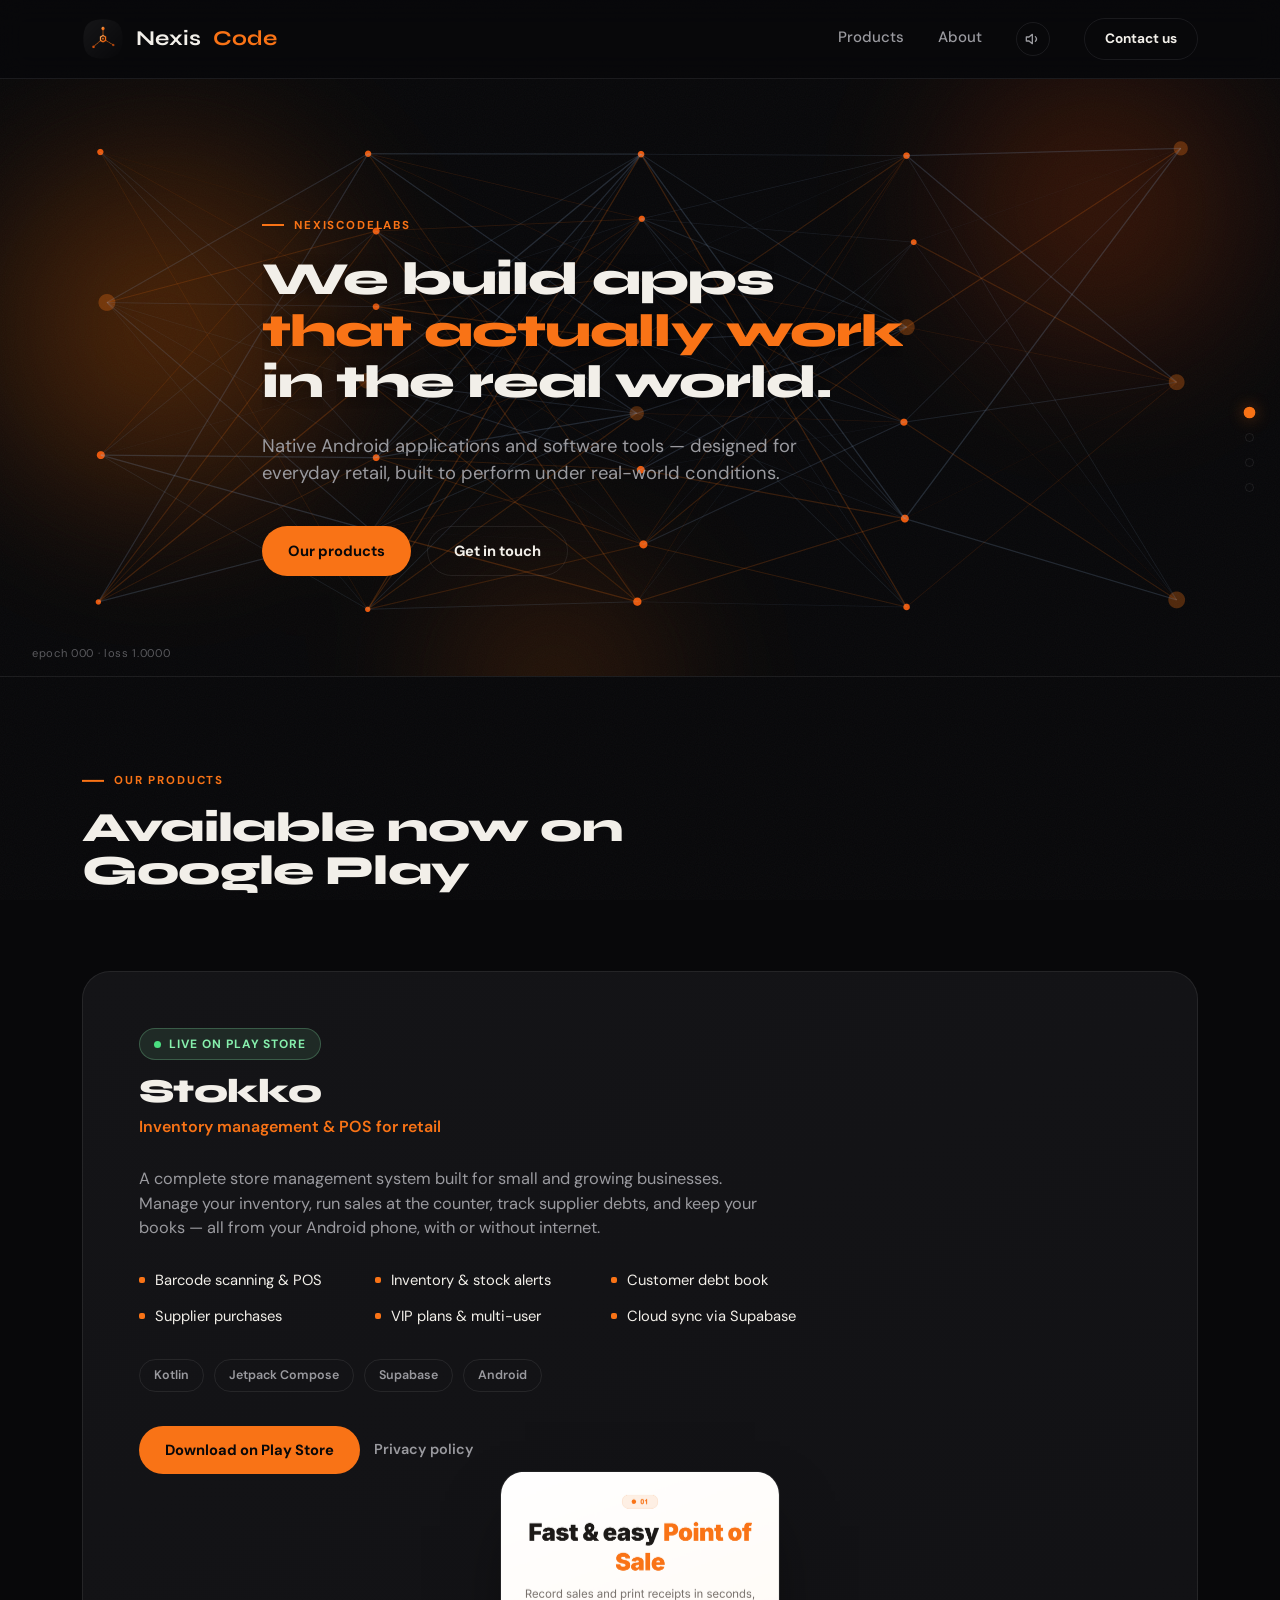
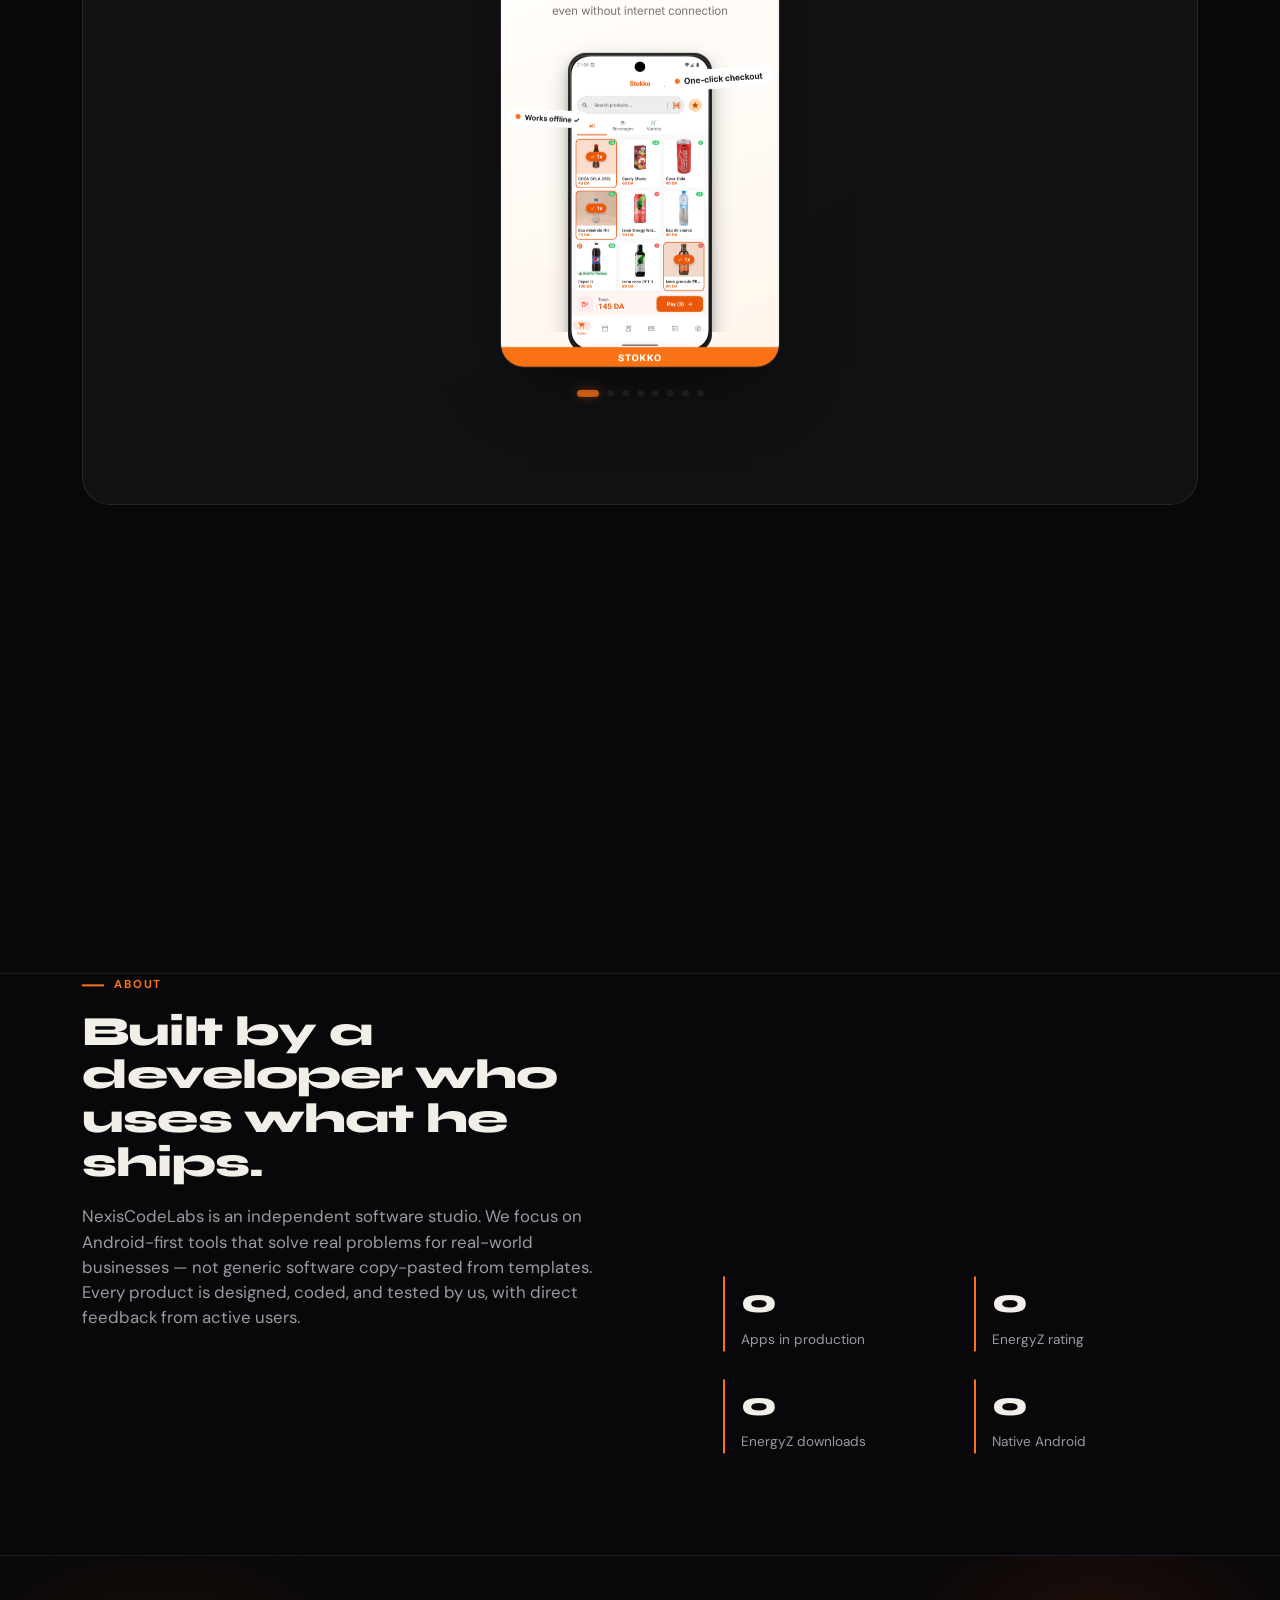
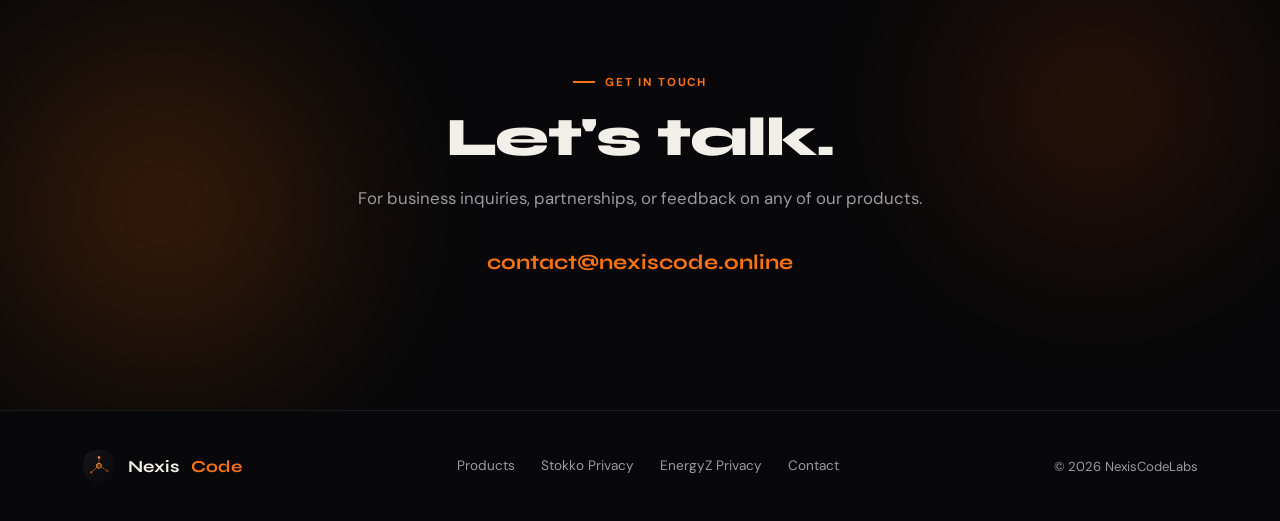
==== commit 6c7183e1: "Update index.html" ====
--- a/index.html
+++ b/index.html
@@ -5,8 +5,8 @@
 <meta name="viewport" content="width=device-width, initial-scale=1.0">
 <title>NexisCode</title>
 <meta name="author" content="NexisCodeLabs">
-<meta name="description" content="NexisCodeLabs builds native Android apps and software tools for real-world businesses. Creator of Stokko — inventory management and POS.">
-<meta name="keywords" content="Stokko, inventory management, POS app Android, NexisCode, EnergyZ, Android developer">
+<meta name="description" content="NexisCodeLabs builds native Android apps and software tools for real businesses. Creator of Stokko — inventory management and POS for modern retail.">
+<meta name="keywords" content="Stokko, inventory management, POS app Android, NexisCode, EnergyZ, Android developer, native apps">
 <link rel="canonical" href="https://nexiscode.online/">
 <meta property="og:title" content="NexisCodeLabs — Android Apps &amp; Software">
 <meta property="og:description" content="Native Android apps built for real-world retail and utility use cases.">
@@ -111,9 +111,19 @@
     border-right-color: var(--orange-deep);
     animation: spin 1s cubic-bezier(0.68, -0.55, 0.265, 1.55) infinite;
   }
-  @keyframes spin { 100% { transform: rotate(360deg); } }
-  .loader-mark{width:46px;height:46px;z-index: 2;}
-  .loader-mark img{width:100%;height:100%;object-fit:contain;}
+  @keyframes spin {
+    100% { transform: rotate(360deg); }
+  }
+  /* تعديل لقص المربع الأسود وجعله دائرياً */
+  .loader-mark {
+    width: 48px; 
+    height: 48px; 
+    z-index: 2;
+    border-radius: 50%;
+    overflow: hidden; 
+    background: #000; /* في حال كانت هناك حواف شفافة */
+  }
+  .loader-mark img{width:100%;height:100%;object-fit:cover; transform: scale(1.05);}
   @keyframes markIn{to{opacity:1;transform:scale(1);}}
   
   .loader-word{font-family:'Syne',sans-serif;font-weight:800;font-size:1.05rem;letter-spacing:.02em;
@@ -126,37 +136,55 @@
   .loader-pct{font-size:.72rem;color:var(--ink-dim);letter-spacing:.1em;
     opacity:0;animation:markIn .6s ease .5s forwards;font-variant-numeric:tabular-nums;}
 
-  /* ================= PROGRESS & CURSOR ================= */
+  /* ================= GLOBALS ================= */
   .scroll-progress{position:fixed;top:0;left:0;height:3px;width:0%;z-index:60;
     background:linear-gradient(90deg,var(--orange-deep),var(--orange),#fdba74);
     box-shadow:0 0 10px var(--orange-glow);transition:width .08s linear;}
-  .cursor-glow{position:fixed;top:0;left:0;width:520px;height:520px;pointer-events:none;z-index:1;
-    background:radial-gradient(circle,var(--orange-glow) 0%,rgba(249,115,22,0) 68%);transform:translate(-50%,-50%);
-    opacity:0;transition:opacity .5s ease;mix-blend-mode:screen;will-change:transform;}
+  .cursor-glow{
+    position:fixed;top:0;left:0;width:520px;height:520px;
+    pointer-events:none;z-index:1;
+    background:radial-gradient(circle,var(--orange-glow) 0%,rgba(249,115,22,0) 68%);
+    transform:translate(-50%,-50%);
+    opacity:0;transition:opacity .5s ease;
+    mix-blend-mode:screen;
+    will-change:transform;
+  }
   body.has-mouse .cursor-glow{opacity:.45;}
-  .cursor-dot,.cursor-ring{position:fixed;top:0;left:0;pointer-events:none;z-index:70;border-radius:50%;transform:translate(-50%,-50%);
-    opacity:0;transition:opacity .3s ease, width .25s ease, height .25s ease, background .25s ease, border-color .25s ease;}
+  .cursor-dot,.cursor-ring{
+    position:fixed;top:0;left:0;pointer-events:none;z-index:70;
+    border-radius:50%;transform:translate(-50%,-50%);
+    opacity:0;transition:opacity .3s ease, width .25s ease, height .25s ease, background .25s ease, border-color .25s ease;
+  }
   .cursor-dot{width:6px;height:6px;background:var(--orange);}
   .cursor-ring{width:34px;height:34px;border:1.5px solid rgba(249,115,22,.55);}
   body.has-mouse .cursor-dot,body.has-mouse .cursor-ring{opacity:1;}
   body.cursor-active .cursor-ring{width:56px;height:56px;background:rgba(249,115,22,.1);border-color:var(--orange);}
   @media (hover:hover) and (pointer:fine){ body.has-mouse, body.has-mouse a, body.has-mouse button{cursor:none;} }
-  body.is-dragging .cursor-ring { transform: translate(-50%,-50%) scale(1.5); background: rgba(249,115,22,.2); }
-
-  /* ================= AURORA & PARTICLES ================= */
-  .aurora{position:absolute;inset:-10% -10% auto -10%;height:130%;z-index:0;pointer-events:none;
-    filter:blur(60px) saturate(130%);opacity:.6;}
-  .aurora span{position:absolute;border-radius:50%;mix-blend-mode:screen;animation:drift 22s ease-in-out infinite;}
-  .aurora span:nth-child(1){width:520px;height:520px;left:2%;top:6%;background:radial-gradient(circle,rgba(249,115,22,.55),transparent 70%);animation-duration:26s;}
-  .aurora span:nth-child(2){width:440px;height:440px;right:6%;top:-4%;background:radial-gradient(circle,rgba(234,88,12,.4),transparent 70%);animation-duration:31s;animation-delay:-6s;}
-  .aurora span:nth-child(3){width:380px;height:380px;left:32%;bottom:-10%;background:radial-gradient(circle,rgba(249,115,22,.28),transparent 70%);animation-duration:19s;animation-delay:-11s;}
-  @keyframes drift{ 0%,100%{transform:translate(0,0) scale(1);} 33%{transform:translate(4%,6%) scale(1.08);} 66%{transform:translate(-5%,-3%) scale(.94);} }
-  #particleCanvas{position:absolute;inset:0;width:100%;height:100%;z-index:0;pointer-events:none;}
-  .nn-readout{position:absolute;left:32px;bottom:14px;z-index:1;font-size:.7rem;letter-spacing:.06em;color:var(--ink-dim);opacity:.55;font-variant-numeric:tabular-nums;pointer-events:none;}
-  .grain{position:fixed;inset:0;z-index:1;pointer-events:none;opacity:.035;background-image:url("data:image/svg+xml,%3Csvg xmlns='http://www.w3.org/2000/svg' width='120' height='120'%3E%3Cfilter id='n'%3E%3CfeTurbulence type='fractalNoise' baseFrequency='.9' numOctaves='2' stitchTiles='stitch'/%3E%3C/filter%3E%3Crect width='100%25' height='100%25' filter='url(%23n)'/%3E%3C/svg%3E");}
-
-  /* ================= NAV ================= */
-  header.nav{position:sticky;top:0;z-index:50;background:rgba(8,8,10,.6);backdrop-filter:blur(14px);border-bottom:1px solid var(--line);transition:background .4s ease,border-color .4s ease;}
+
+  /* ================= NAV & SCROLLSPY ================= */
+  .scrollspy{position:fixed;right:26px;top:50%;transform:translateY(-50%);z-index:45;
+    display:flex;flex-direction:column;gap:16px;align-items:center;}
+  .scrollspy button{
+    width:9px;height:9px;border-radius:50%;border:1.5px solid var(--line);background:transparent;
+    padding:0;cursor:pointer;position:relative;transition:border-color .3s ease,background .3s ease,transform .3s ease;
+  }
+  .scrollspy button::after{
+    content:attr(data-label);position:absolute;right:20px;top:50%;transform:translateY(-50%);
+    font-size:.72rem;font-weight:600;color:var(--ink-dim);white-space:nowrap;
+    opacity:0;transition:opacity .25s ease,transform .25s ease;pointer-events:none;
+  }
+  .scrollspy button:hover::after{opacity:1;transform:translateY(-50%) translateX(-4px);}
+  .scrollspy button.active{background:var(--orange);border-color:var(--orange);transform:scale(1.3);
+    box-shadow:0 0 12px var(--orange-glow);}
+  @media (max-width:1080px){.scrollspy{display:none;}}
+
+  header.nav{
+    position:sticky;top:0;z-index:50;
+    background:rgba(8,8,10,.6);
+    backdrop-filter:blur(14px);
+    border-bottom:1px solid var(--line);
+    transition:background .4s ease,border-color .4s ease;
+  }
   header.nav.scrolled{background:rgba(8,8,10,.9);}
   .nav-inner{display:flex;align-items:center;justify-content:space-between;padding:18px 32px;max-width:1180px;margin:0 auto;}
   .brand{display:flex;align-items:center;gap:12px;font-family:'Syne',sans-serif;font-weight:700;font-size:1.32rem;}
@@ -164,34 +192,86 @@
   .brand span.accent{color:var(--orange);}
   .nav-links{display:flex;align-items:center;gap:34px;font-size:.94rem;color:var(--ink-dim);font-weight:500;}
   .nav-links a:not(.btn){position:relative;padding-bottom:4px;transition:color .25s ease;}
-  .nav-links a:not(.btn)::after{content:"";position:absolute;left:0;bottom:0;width:0;height:1.5px;background:var(--orange);transition:width .3s cubic-bezier(.2,.8,.2,1);}
+  .nav-links a:not(.btn)::after{
+    content:"";position:absolute;left:0;bottom:0;width:0;height:1.5px;
+    background:var(--orange);transition:width .3s cubic-bezier(.2,.8,.2,1);
+  }
   .nav-links a:not(.btn):hover{color:var(--ink);}
   .nav-links a:not(.btn):hover::after{width:100%;}
   .nav-links .btn{padding:10px 20px;font-size:.85rem;}
+  .sound-toggle{
+    width:34px;height:34px;border-radius:50%;border:1.5px solid var(--line);background:transparent;
+    display:flex;align-items:center;justify-content:center;cursor:pointer;color:var(--ink-dim);
+    transition:border-color .25s ease,color .25s ease;flex:none;
+  }
+  .sound-toggle:hover{border-color:var(--orange);color:var(--orange);}
+  .sound-toggle svg{width:16px;height:16px;}
+
+  /* ================= BACKGROUNDS ================= */
+  .aurora{
+    position:absolute;inset:-10% -10% auto -10%;height:130%;
+    z-index:0;pointer-events:none;
+    filter:blur(60px) saturate(130%);
+    opacity:.6;
+  }
+  .aurora span{
+    position:absolute;border-radius:50%;
+    mix-blend-mode:screen;
+    animation:drift 22s ease-in-out infinite;
+  }
+  .aurora span:nth-child(1){ width:520px;height:520px;left:2%;top:6%; background:radial-gradient(circle,rgba(249,115,22,.55),transparent 70%); animation-duration:26s; }
+  .aurora span:nth-child(2){ width:440px;height:440px;right:6%;top:-4%; background:radial-gradient(circle,rgba(234,88,12,.4),transparent 70%); animation-duration:31s;animation-delay:-6s; }
+  .aurora span:nth-child(3){ width:380px;height:380px;left:32%;bottom:-10%; background:radial-gradient(circle,rgba(249,115,22,.28),transparent 70%); animation-duration:19s;animation-delay:-11s; }
+  @keyframes drift{
+    0%,100%{transform:translate(0,0) scale(1);}
+    33%{transform:translate(4%,6%) scale(1.08);}
+    66%{transform:translate(-5%,-3%) scale(.94);}
+  }
+  #particleCanvas{position:absolute;inset:0;width:100%;height:100%;z-index:0;pointer-events:none;}
+  .nn-readout{
+    position:absolute;left:32px;bottom:14px;z-index:1;
+    font-size:.7rem;letter-spacing:.06em;color:var(--ink-dim);opacity:.55;
+    font-variant-numeric:tabular-nums;pointer-events:none;
+  }
+  .grain{
+    position:fixed;inset:0;z-index:1;pointer-events:none;opacity:.035;
+    background-image:url("data:image/svg+xml,%3Csvg xmlns='http://www.w3.org/2000/svg' width='120' height='120'%3E%3Cfilter id='n'%3E%3CfeTurbulence type='fractalNoise' baseFrequency='.9' numOctaves='2' stitchTiles='stitch'/%3E%3C/filter%3E%3Crect width='100%25' height='100%25' filter='url(%23n)'/%3E%3C/svg%3E");
+  }
 
   /* ================= HERO ================= */
   .hero{padding:130px 0 100px;overflow:hidden;position:relative;}
   .hero-inner{position:relative;z-index:2;max-width:820px;}
   .hero .eyebrow{opacity:0;}
   body.ready .hero .eyebrow{animation:riseIn .8s cubic-bezier(.2,.8,.2,1) .1s forwards;}
-  .hero h1{font-size:clamp(2rem,3.6vw,3.15rem);margin:20px 0 24px;color:var(--ink);perspective:800px;line-height:1.12;text-shadow:0 2px 24px rgba(8,8,10,.6);}
+  .hero h1{font-size:clamp(2rem,3.6vw,3.15rem);margin:20px 0 24px;color:var(--ink);perspective:800px;line-height:1.12; text-shadow:0 2px 24px rgba(8,8,10,.6);}
   .hero h1 .hl{color:var(--orange);}
   .hero h1 .word{display:inline-block;overflow:hidden;vertical-align:top;}
-  .hero h1 .word span{display:inline-block;transform:translateY(115%) rotate(4deg);animation:wordUp .95s cubic-bezier(.16,1,.3,1) forwards;animation-play-state:paused;}
+  .hero h1 .word span{
+    display:inline-block;transform:translateY(115%) rotate(4deg);
+    animation:wordUp .95s cubic-bezier(.16,1,.3,1) forwards;
+    animation-play-state:paused;
+  }
   body.ready .hero h1 .word span{animation-play-state:running;}
   @keyframes wordUp{to{transform:translateY(0) rotate(0);}}
   @keyframes riseIn{from{opacity:0;transform:translateY(14px);}to{opacity:1;transform:translateY(0);}}
-  .hero p{font-size:1.15rem;color:var(--ink-dim);max-width:560px;margin-bottom:38px;opacity:0;}
+  .hero p{
+    font-size:1.15rem;color:var(--ink-dim);max-width:560px;margin-bottom:38px;
+    opacity:0;
+  }
   body.ready .hero p{animation:riseIn .9s cubic-bezier(.2,.8,.2,1) .55s forwards;}
-  .hero-ctas{display:flex;gap:16px;flex-wrap:wrap;opacity:0;}
+  .hero-ctas{
+    display:flex;gap:16px;flex-wrap:wrap;
+    opacity:0;
+  }
   body.ready .hero-ctas{animation:riseIn .9s cubic-bezier(.2,.8,.2,1) .75s forwards;}
 
-  /* ================= SECTIONS & UTILS ================= */
   .section-head{max-width:600px;margin-bottom:56px;}
   .section-head h2{font-size:clamp(1.9rem,3.4vw,2.6rem);margin-top:16px;}
+  .section-tag{color:var(--ink-dim);font-size:1.02rem;margin-top:14px;}
+
+  /* ================= PRODUCTS ================= */
   #products{padding:110px 0;border-top:1px solid var(--line);}
-  
-  .reveal{opacity:0;transform:translateY(36px);filter:blur(6px);transition:opacity .9s cubic-bezier(.16,1,.3,1),transform .9s cubic-bezier(.16,1,.3,1),filter .9s cubic-bezier(.16,1,.3,1);}
+  .reveal{opacity:0;transform:translateY(36px);filter:blur(6px); transition:opacity .9s cubic-bezier(.16,1,.3,1),transform .9s cubic-bezier(.16,1,.3,1),filter .9s cubic-bezier(.16,1,.3,1);}
   .reveal.is-visible{opacity:1;transform:translateY(0);filter:blur(0);}
   .stagger.is-visible > *{opacity:1;transform:translateY(0);}
   .stagger > *{opacity:0;transform:translateY(18px);transition:opacity .7s cubic-bezier(.16,1,.3,1),transform .7s cubic-bezier(.16,1,.3,1);}
@@ -200,16 +280,18 @@
   .stagger > *:nth-child(3){transition-delay:.21s;}
   .stagger > *:nth-child(4){transition-delay:.29s;}
 
-  /* ================= PRODUCT CARDS ================= */
+  /* STOKKO CARD */
   .stokko-card{
     background:linear-gradient(155deg,var(--panel),var(--bg-soft));
     border:1px solid var(--line);
     border-radius:28px;
-    padding:56px 56px 40px;
+    padding:56px;
     margin-bottom:40px;
     position:relative;
     overflow:hidden;
     transition:transform .5s cubic-bezier(.2,.8,.2,1), box-shadow .5s ease, border-color .5s ease;
+    transform-style:preserve-3d;
+    will-change:transform;
   }
   .stokko-card::before{
     content:"";position:absolute;inset:0;border-radius:28px;padding:1px;
@@ -229,102 +311,113 @@
   }
   .badge-live::before{content:"";width:7px;height:7px;border-radius:50%;background:#4ade80;
     box-shadow:0 0 0 0 rgba(74,222,128,.6);animation:pulseDot 2s ease-out infinite;}
-  @keyframes pulseDot{ 0%{box-shadow:0 0 0 0 rgba(74,222,128,.55);} 70%{box-shadow:0 0 0 8px rgba(74,222,128,0);} 100%{box-shadow:0 0 0 0 rgba(74,222,128,0);} }
+  @keyframes pulseDot{
+    0%{box-shadow:0 0 0 0 rgba(74,222,128,.55);}
+    70%{box-shadow:0 0 0 8px rgba(74,222,128,0);}
+    100%{box-shadow:0 0 0 0 rgba(74,222,128,0);}
+  }
   .stokko-card h3{font-size:2.1rem;margin:14px 0 6px;}
   .stokko-sub{color:var(--orange);font-weight:600;font-size:1rem;margin-bottom:20px;}
   .stokko-desc{color:var(--ink-dim);font-size:1.02rem;max-width:640px;margin-bottom:28px;}
-  .feature-grid{display:grid;grid-template-columns:repeat(3,1fr);gap:14px 28px;margin-bottom:32px;max-width:680px;}
-  .feature-grid div{display:flex;align-items:center;gap:10px;font-size:.92rem;color:var(--ink);}
+  .feature-grid{
+    display:grid;grid-template-columns:repeat(3,1fr);gap:14px 28px;
+    margin-bottom:32px;max-width:680px;
+  }
+  .feature-grid div{
+    display:flex;align-items:center;gap:10px;font-size:.92rem;color:var(--ink);
+  }
   .feature-grid div::before{content:"";width:6px;height:6px;background:var(--orange);border-radius:2px;flex:none;}
   .stack-row{display:flex;gap:10px;flex-wrap:wrap;margin-bottom:34px;}
-  .chip{font-size:.78rem;font-weight:600;color:var(--ink-dim);border:1px solid var(--line);padding:6px 14px;border-radius:100px;transition:all .25s ease;}
+  .chip{
+    font-size:.78rem;font-weight:600;color:var(--ink-dim);
+    border:1px solid var(--line);padding:6px 14px;border-radius:100px;
+    transition:border-color .25s ease,color .25s ease,transform .25s ease;
+  }
   .chip:hover{border-color:var(--orange);color:var(--orange);transform:translateY(-2px);}
-  .stokko-ctas{display:flex;gap:14px;flex-wrap:wrap;margin-bottom:40px;}
-  .link-quiet{color:var(--ink-dim);font-size:.9rem;font-weight:600;align-self:center;transition:color 0.2s;}
+  .stokko-ctas{display:flex;gap:14px;flex-wrap:wrap;margin-bottom:48px;}
+  .link-quiet{color:var(--ink-dim);font-size:.9rem;font-weight:600;align-self:center;}
   .link-quiet:hover{color:var(--ink);}
 
-  /* ================= DRAGGABLE CAROUSEL (SWIPE GALLERY) ================= */
-  .carousel-wrapper {
-    position: relative;
-    width: calc(100% + 112px); /* Break out of padding */
-    left: -56px;
-    margin-top: 10px;
-    padding-bottom: 20px;
-  }
-  .carousel-container {
+  /* ================= SWIPEABLE CAROUSEL (Enlarged) ================= */
+  .gallery-single{margin-top:20px;display:flex;flex-direction:column;align-items:center;perspective:1000px;}
+  .gallery-frame{
+    position:relative;
+    width: 280px; /* تكبير حجم العرض */
+    max-width: 75vw;
+    aspect-ratio:1080/1920;
+    border-radius:24px;
+    overflow:hidden;
+    border:1px solid var(--line);
+    background:var(--bg-soft);
+    box-shadow:0 30px 70px -25px rgba(0,0,0,.7);
+    transition:transform .4s cubic-bezier(.2,.8,.2,1),box-shadow .4s ease;
+    cursor: grab;
+    touch-action: pan-y; 
+  }
+  .gallery-frame:active{cursor: grabbing;}
+  .gallery-frame:hover{transform:rotateX(2deg) rotateY(-4deg) translateY(-4px);box-shadow:0 40px 90px -25px rgba(249,115,22,.18);}
+  
+  .gallery-track {
     display: flex;
-    gap: 24px;
-    padding: 20px 56px;
-    overflow-x: auto;
-    scroll-snap-type: x mandatory;
-    scroll-behavior: smooth;
-    -webkit-overflow-scrolling: touch;
-    scrollbar-width: none;
-    cursor: grab;
-  }
-  .carousel-container::-webkit-scrollbar { display: none; }
-  .carousel-container.active-drag {
-    cursor: grabbing;
-    scroll-snap-type: none; /* Disable snap during free drag */
-    scroll-behavior: auto;
-  }
-  .carousel-slide {
-    flex: 0 0 auto;
-    width: 200px;
-    scroll-snap-align: center;
-    border-radius: 20px;
-    overflow: hidden;
-    position: relative;
-    transform: scale(0.9);
-    opacity: 0.5;
-    filter: grayscale(60%);
-    transition: transform 0.4s cubic-bezier(0.2, 0.8, 0.2, 1), opacity 0.4s ease, filter 0.4s ease, box-shadow 0.4s ease;
-    user-select: none;
-    pointer-events: none; /* Let the container handle drag */
-  }
-  .carousel-slide img {
     width: 100%;
-    height: auto;
-    display: block;
-    border: 1px solid var(--line);
-    border-radius: inherit;
-    box-shadow: 0 15px 35px rgba(0,0,0,0.5);
-  }
-  /* Active focused slide via JS intersection observer */
-  .carousel-slide.focused {
-    transform: scale(1.05);
-    opacity: 1;
-    filter: grayscale(0%);
-    box-shadow: 0 25px 60px -15px rgba(249,115,22,0.3);
-    z-index: 2;
+    height: 100%;
+    transition: transform 0.5s cubic-bezier(0.2, 0.8, 0.2, 1);
+    will-change: transform;
+  }
+  .gallery-track.is-dragging { transition: none; }
+  .gallery-track img {
+    flex: 0 0 100%;
+    width: 100%;
+    height: 100%;
+    object-fit: cover;
+    pointer-events: none; 
   }
   
-  .carousel-hint {
-    text-align: center;
-    font-size: 0.75rem;
-    color: var(--ink-dim);
-    margin-top: 10px;
+  /* Swipe Hints < > */
+  .swipe-hint {
+    position: absolute;
+    inset: 0;
     display: flex;
     align-items: center;
-    justify-content: center;
-    gap: 8px;
-    opacity: 0.6;
-  }
-  .carousel-hint svg { width: 14px; height: 14px; }
-
-  /* ================= SECONDARY PRODUCTS ================= */
+    justify-content: space-between;
+    padding: 0 12px;
+    pointer-events: none;
+    opacity: 0;
+    transition: opacity 0.3s ease;
+  }
+  .gallery-frame:hover .swipe-hint { opacity: 1; }
+  .swipe-hint svg {
+    width: 22px; height: 22px;
+    color: rgba(255,255,255,0.7);
+    filter: drop-shadow(0 2px 4px rgba(0,0,0,0.8));
+    animation: nudgeX 1.5s ease-in-out infinite alternate;
+  }
+  .swipe-hint svg:first-child { animation-direction: alternate-reverse; }
+  @keyframes nudgeX { 0% { transform: translateX(-3px); } 100% { transform: translateX(3px); } }
+
+  .gallery-dots{display:flex;gap:8px;margin-top:22px;}
+  .gallery-dots button{
+    width:7px;height:7px;padding:0;border-radius:100px;border:none;
+    background:var(--line);cursor:pointer;
+    transition:background .3s ease, width .3s ease;
+  }
+  .gallery-dots button.is-active{background:var(--orange);width:22px;box-shadow:0 0 10px var(--orange-glow);}
+
+  /* SECONDARY PRODUCTS */
   .other-products{display:grid;grid-template-columns:1fr 1fr;gap:28px;}
   .mini-card{
     background:var(--panel);border:1px solid var(--line);border-radius:22px;padding:36px;
     transition:transform .4s cubic-bezier(.2,.8,.2,1),border-color .4s ease,box-shadow .4s ease;
-    display: flex;
-    flex-direction: column;
-  }
-  .mini-card:hover{transform:translateY(-6px);border-color:rgba(249,115,22,.25);box-shadow:0 26px 60px -30px rgba(249,115,22,.22);}
+  }
+  .mini-card:hover{
+    transform:translateY(-6px);
+    border-color:rgba(249,115,22,.4);
+    box-shadow:0 26px 60px -30px rgba(249,115,22,.3), inset 0 0 30px rgba(249,115,22,.03);
+  }
   .mini-top{display:flex;justify-content:space-between;align-items:center;margin-bottom:18px;}
   .mini-card h4{font-family:'Syne',sans-serif;font-weight:700;font-size:1.35rem;}
   .stat-pill{font-size:.82rem;color:var(--orange);font-weight:700;}
-  .mini-card p{color:var(--ink-dim);font-size:.95rem;margin-bottom:22px; flex-grow: 1;}
+  .mini-card p{color:var(--ink-dim);font-size:.95rem;margin-bottom:22px;}
   .soon-pill{
     font-size:.75rem;font-weight:700;letter-spacing:.06em;text-transform:uppercase;
     color:var(--ink-dim);border:1px dashed var(--line);padding:5px 12px;border-radius:100px;
@@ -356,18 +449,65 @@
   .footer-links a:hover{color:var(--ink);}
   .copyright{font-size:.82rem;color:var(--ink-dim);}
 
+  /* ================= LIGHTBOX (Enlarge Image) ================= */
+  .lightbox {
+    position: fixed;
+    inset: 0;
+    z-index: 9999;
+    background: rgba(8, 8, 10, 0.95);
+    backdrop-filter: blur(10px);
+    display: flex;
+    align-items: center;
+    justify-content: center;
+    opacity: 0;
+    pointer-events: none;
+    transition: opacity 0.3s ease;
+  }
+  .lightbox.is-open {
+    opacity: 1;
+    pointer-events: all;
+  }
+  .lightbox img {
+    max-height: 90vh;
+    max-width: 90vw;
+    border-radius: 16px;
+    box-shadow: 0 20px 60px rgba(0,0,0,0.5);
+    transform: scale(0.95);
+    transition: transform 0.3s cubic-bezier(.2,.8,.2,1);
+    object-fit: contain;
+  }
+  .lightbox.is-open img {
+    transform: scale(1);
+  }
+  .lightbox-close {
+    position: absolute;
+    top: 24px;
+    right: 24px;
+    color: white;
+    font-size: 2.5rem;
+    cursor: pointer;
+    width: 44px;
+    height: 44px;
+    display: flex;
+    align-items: center;
+    justify-content: center;
+    background: rgba(255,255,255,0.1);
+    border-radius: 50%;
+    transition: background 0.2s ease;
+  }
+  .lightbox-close:hover {
+    background: rgba(249,115,22,0.8);
+  }
+
   @media (max-width:860px){
     .nav-links{display:none;}
     .about-inner{grid-template-columns:1fr;}
     .feature-grid{grid-template-columns:1fr 1fr;}
     .other-products{grid-template-columns:1fr;}
     .stokko-card{padding:34px 24px;}
-    .carousel-wrapper { width: calc(100% + 48px); left: -24px; }
-    .carousel-container { padding: 20px 24px; gap: 16px; }
     .hero{padding:110px 0 60px;}
     .cursor-glow,.cursor-dot,.cursor-ring{display:none;}
   }
-
   @media (prefers-reduced-motion:reduce){
     *{animation-duration:.001ms !important;animation-iteration-count:1 !important;transition-duration:.001ms !important;}
     .reveal,.stagger>*{opacity:1 !important;transform:none !important;filter:none !important;}
@@ -396,12 +536,22 @@
 <div class="cursor-ring" id="cursorRing"></div>
 <div class="cursor-dot" id="cursorDot"></div>
 
+<nav class="scrollspy" id="scrollspy">
+  <button data-target="#top" data-label="Start" class="active" aria-label="Start"></button>
+  <button data-target="#products" data-label="Products" aria-label="Products"></button>
+  <button data-target="#about" data-label="About" aria-label="About"></button>
+  <button data-target="#contact" data-label="Contact" aria-label="Contact"></button>
+</nav>
+
 <header class="nav" id="siteNav">
   <div class="nav-inner">
     <a class="brand" href="#top"><img src="LOGO.png" alt="NexisCode logo">Nexis<span class="accent">Code</span></a>
     <nav class="nav-links">
       <a href="#products" class="scramble">Products</a>
       <a href="#about" class="scramble">About</a>
+      <button class="sound-toggle" id="soundToggle" aria-label="Toggle sound" title="Toggle click sound">
+        <svg viewBox="0 0 24 24" fill="none" stroke="currentColor" stroke-width="2" stroke-linecap="round" stroke-linejoin="round"><polygon points="11 5 6 9 2 9 2 15 6 15 11 19 11 5"></polygon><path d="M15.54 8.46a5 5 0 0 1 0 7.07"></path></svg>
+      </button>
       <a class="btn btn-outline magnetic" href="#contact">Contact us</a>
     </nav>
   </div>
@@ -431,7 +581,7 @@
       </div>
 
       <!-- STOKKO -->
-      <article class="stokko-card reveal">
+      <article class="stokko-card reveal tilt-card">
         <div class="stokko-top">
           <div>
             <span class="badge-live">Live on Play Store</span>
@@ -462,21 +612,34 @@
           <a class="link-quiet" href="stokko_privacy_policy.html">Privacy policy</a>
         </div>
 
-        <!-- NEW SWIPE GALLERY -->
-        <div class="carousel-wrapper" data-parallax="0.03">
-          <div class="carousel-container" id="stokkoGallery">
-            <div class="carousel-slide"><img src="stokko_screenshot_1.png" alt="Stokko screen 1" draggable="false"></div>
-            <div class="carousel-slide"><img src="stokko_screenshot_2.png" alt="Stokko screen 2" draggable="false" loading="lazy"></div>
-            <div class="carousel-slide"><img src="stokko_screenshot_3.png" alt="Stokko screen 3" draggable="false" loading="lazy"></div>
-            <div class="carousel-slide"><img src="stokko_screenshot_4.png" alt="Stokko screen 4" draggable="false" loading="lazy"></div>
-            <div class="carousel-slide"><img src="stokko_screenshot_5.png" alt="Stokko screen 5" draggable="false" loading="lazy"></div>
-            <div class="carousel-slide"><img src="stokko_screenshot_6.png" alt="Stokko screen 6" draggable="false" loading="lazy"></div>
-            <div class="carousel-slide"><img src="stokko_screenshot_7.png" alt="Stokko screen 7" draggable="false" loading="lazy"></div>
-            <div class="carousel-slide"><img src="stokko_screenshot_8.png" alt="Stokko screen 8" draggable="false" loading="lazy"></div>
+        <div class="gallery-single" data-parallax="0.04">
+          <div class="gallery-frame" aria-label="Stokko app screenshots" title="Swipe to change, Click to enlarge">
+            <!-- مسار الصور القابل للسحب والضغط -->
+            <div class="gallery-track" id="galleryTrack">
+              <img src="stokko_screenshot_1.png" alt="Stokko screenshot 1">
+              <img src="stokko_screenshot_2.png" alt="Stokko screenshot 2" loading="lazy">
+              <img src="stokko_screenshot_3.png" alt="Stokko screenshot 3" loading="lazy">
+              <img src="stokko_screenshot_4.png" alt="Stokko screenshot 4" loading="lazy">
+              <img src="stokko_screenshot_5.png" alt="Stokko screenshot 5" loading="lazy">
+              <img src="stokko_screenshot_6.png" alt="Stokko screenshot 6" loading="lazy">
+              <img src="stokko_screenshot_7.png" alt="Stokko screenshot 7" loading="lazy">
+              <img src="stokko_screenshot_8.png" alt="Stokko screenshot 8" loading="lazy">
+            </div>
+            <!-- تلميحات السحب -->
+            <div class="swipe-hint">
+               <svg viewBox="0 0 24 24" fill="none" stroke="currentColor" stroke-width="2.5"><polyline points="15 18 9 12 15 6"></polyline></svg>
+               <svg viewBox="0 0 24 24" fill="none" stroke="currentColor" stroke-width="2.5"><polyline points="9 18 15 12 9 6"></polyline></svg>
+            </div>
           </div>
-          <div class="carousel-hint">
-             <svg viewBox="0 0 24 24" fill="none" stroke="currentColor" stroke-width="2"><path d="M17 8l4 4m0 0l-4 4m4-4H3"/></svg>
-             Swipe to explore
+          <div class="gallery-dots" role="tablist" aria-label="Choose screenshot">
+            <button class="is-active" data-index="0" aria-label="Screenshot 1"></button>
+            <button data-index="1" aria-label="Screenshot 2"></button>
+            <button data-index="2" aria-label="Screenshot 3"></button>
+            <button data-index="3" aria-label="Screenshot 4"></button>
+            <button data-index="4" aria-label="Screenshot 5"></button>
+            <button data-index="5" aria-label="Screenshot 6"></button>
+            <button data-index="6" aria-label="Screenshot 7"></button>
+            <button data-index="7" aria-label="Screenshot 8"></button>
           </div>
         </div>
       </article>
@@ -489,11 +652,11 @@
             <span class="stat-pill">4.8★ Play Store</span>
           </div>
           <p>Monitor battery health, charging speed, voltage, current, and device info in real time. Set alerts and track performance curves — built with native Android APIs for accurate readings.</p>
-          <div class="stack-row">
+          <div class="stack-row" style="margin-bottom:20px;">
             <span class="chip">Android APIs</span>
             <span class="chip">Java</span>
           </div>
-          <div class="stokko-ctas" style="margin-top:auto; margin-bottom:0;">
+          <div class="stokko-ctas" style="margin-bottom:0;">
             <a class="btn btn-outline magnetic" href="https://play.google.com/store/apps/details?id=com.badj.energyz">View on Play Store</a>
             <a class="link-quiet" href="energyz-privacy.html">Privacy policy</a>
           </div>
@@ -505,7 +668,7 @@
             <span class="soon-pill">Coming soon</span>
           </div>
           <p>Fast and reliable text-to-speech conversion using native Android TTS engines. Transforms any text into natural-sounding audio instantly — lightweight, offline-ready, and distraction-free.</p>
-          <div class="stack-row" style="margin-bottom:0;">
+          <div class="stack-row">
             <span class="chip">TTS Engine</span>
             <span class="chip">Android</span>
           </div>
@@ -519,13 +682,13 @@
       <div class="reveal" data-parallax="0.05">
         <span class="eyebrow">About</span>
         <h2 style="font-size:clamp(1.9rem,3.4vw,2.6rem);margin:16px 0 20px;">Built by a developer who uses what he ships.</h2>
-        <p>NexisCodeLabs is an independent software studio. We focus on Android-first tools that solve real problems for businesses — not generic software copy-pasted from templates. Every product is designed, coded, and tested by us, with direct feedback from real users.</p>
+        <p>NexisCodeLabs is an independent software studio. We focus on Android-first tools that solve real problems for real-world businesses — not generic software copy-pasted from templates. Every product is designed, coded, and tested by us, with direct feedback from active users.</p>
       </div>
       <div class="stat-grid reveal" data-parallax="-0.04">
         <div><span class="num" data-count="3">0</span><span class="lbl">Apps in production</span></div>
         <div><span class="num" data-count="4.8" data-suffix="★">0</span><span class="lbl">EnergyZ rating</span></div>
         <div><span class="num" data-count="1" data-suffix="K+">0</span><span class="lbl">EnergyZ downloads</span></div>
-        <div><span class="num">100%</span><span class="lbl">Native Android Code</span></div>
+        <div><span class="num" data-count="100" data-suffix="%">0</span><span class="lbl">Native Android</span></div>
       </div>
     </div>
   </section>
@@ -554,19 +717,23 @@
   </div>
 </footer>
 
+<!-- Lightbox Modal -->
+<div id="lightbox" class="lightbox">
+  <div class="lightbox-close" id="lightboxClose">&times;</div>
+  <img id="lightboxImg" src="" alt="Enlarged screenshot">
+</div>
+
 <script>
 (function(){
   var reduceMotion = window.matchMedia && window.matchMedia('(prefers-reduced-motion: reduce)').matches;
   var body = document.body;
 
-  /* ---------- Hero headline: split into words ---------- */
+  /* ---------- Hero headline ---------- */
   var heroTitle = document.getElementById('heroTitle');
   var text = 'We build apps<br>that actually work<br>in the real world.'.replace('that actually work', '<span class="hl">that actually work</span>');
   (function buildWords(){
-    var container = document.createElement('span');
-    container.innerHTML = text;
-    var frag = document.createDocumentFragment();
-    var delay = 0;
+    var container = document.createElement('span'); container.innerHTML = text;
+    var frag = document.createDocumentFragment(); var delay = 0;
     Array.prototype.forEach.call(container.childNodes, function(node){
       if(node.nodeType === 1 && node.tagName === 'BR'){ frag.appendChild(document.createElement('br')); return; }
       var isHl = node.nodeType === 1 && node.classList && node.classList.contains('hl');
@@ -584,255 +751,207 @@
 
   /* ================= INTRO LOADER ================= */
   (function(){
-    var loader = document.getElementById('loader');
-    var fill = document.getElementById('loaderFill');
-    var pct = document.getElementById('loaderPct');
-    if(reduceMotion){
-      body.classList.remove('locked'); body.classList.add('ready'); loader.style.display = 'none'; return;
-    }
+    var loader = document.getElementById('loader'); var fill = document.getElementById('loaderFill'); var pct = document.getElementById('loaderPct');
+    if(reduceMotion){ body.classList.remove('locked'); body.classList.add('ready'); loader.style.display = 'none'; return; }
     var progress = 0, duration = 1500, start = null;
     function step(ts){
-      if(!start) start = ts;
-      var t = Math.min((ts - start) / duration, 1);
-      var eased = 1 - Math.pow(1 - t, 2);
-      progress = Math.round(eased * 100);
-      fill.style.width = progress + '%'; pct.textContent = progress + '%';
+      if(!start) start = ts; var elapsed = ts - start; var t = Math.min(elapsed / duration, 1); var eased = 1 - Math.pow(1 - t, 2);
+      progress = Math.round(eased * 100); fill.style.width = progress + '%'; pct.textContent = progress + '%';
       if(t < 1) requestAnimationFrame(step); else setTimeout(finish, 220);
     }
-    function finish(){
-      loader.classList.add('loader--exit'); body.classList.remove('locked'); body.classList.add('ready');
-      setTimeout(function(){ loader.style.display = 'none'; }, 1050);
-    }
+    function finish(){ loader.classList.add('loader--exit'); body.classList.remove('locked'); body.classList.add('ready'); setTimeout(function(){ loader.style.display = 'none'; }, 1050); }
     requestAnimationFrame(step);
   })();
 
-  /* ================= DRAGGABLE SWIPE GALLERY ================= */
-  (function initCarousels(){
-    const sliders = document.querySelectorAll('.carousel-container');
-    sliders.forEach(slider => {
-      let isDown = false;
-      let startX;
-      let scrollLeft;
-
-      // Mouse drag logic
-      slider.addEventListener('mousedown', (e) => {
-        isDown = true;
-        slider.classList.add('active-drag');
-        body.classList.add('is-dragging');
-        startX = e.pageX - slider.offsetLeft;
-        scrollLeft = slider.scrollLeft;
-      });
-      slider.addEventListener('mouseleave', () => { isDown = false; slider.classList.remove('active-drag'); body.classList.remove('is-dragging'); });
-      slider.addEventListener('mouseup', () => { isDown = false; slider.classList.remove('active-drag'); body.classList.remove('is-dragging'); });
-      slider.addEventListener('mousemove', (e) => {
-        if(!isDown) return;
-        e.preventDefault();
-        const x = e.pageX - slider.offsetLeft;
-        const walk = (x - startX) * 2.5; // Drag speed multiplier
-        slider.scrollLeft = scrollLeft - walk;
-      });
-
-      // Intersection Observer for Active/Focused Slide Animation
-      if('IntersectionObserver' in window){
-        const slides = slider.querySelectorAll('.carousel-slide');
-        const slideObserver = new IntersectionObserver((entries) => {
-          entries.forEach(entry => {
-            if(entry.isIntersecting) {
-              entry.target.classList.add('focused');
-            } else {
-              entry.target.classList.remove('focused');
-            }
-          });
-        }, {
-          root: slider,
-          threshold: 0.75 // Slide must be 75% visible to pop out
-        });
-        slides.forEach(slide => slideObserver.observe(slide));
-        
-        // Ensure first slide is focused on load if at 0 scroll
-        setTimeout(() => { if(slider.scrollLeft < 10 && slides[0]) slides[0].classList.add('focused'); }, 100);
-      }
-    });
-  })();
-
-  /* ---------- Scroll progress bar ---------- */
+  /* ---------- Basics & Utils ---------- */
   var progressBar = document.getElementById('scrollProgress');
   window.addEventListener('scroll', function(){
-    var h = document.documentElement, st = h.scrollTop || document.body.scrollTop, sh = h.scrollHeight - h.clientHeight;
-    progressBar.style.width = (sh > 0 ? (st / sh) * 100 : 0) + '%';
+    var h = document.documentElement; var scrollTop = h.scrollTop || document.body.scrollTop; var scrollHeight = h.scrollHeight - h.clientHeight;
+    progressBar.style.width = (scrollHeight > 0 ? (scrollTop / scrollHeight) * 100 : 0) + '%';
   }, {passive:true});
 
-  /* ---------- Cursor glow + dot + ring ---------- */
   var glow = document.getElementById('cursorGlow'), ring = document.getElementById('cursorRing'), dot = document.getElementById('cursorDot');
   var hasFinePointer = window.matchMedia('(hover:hover) and (pointer:fine)').matches;
   if(!reduceMotion && hasFinePointer){
     var ringX = 0, ringY = 0, mx = 0, my = 0;
     document.addEventListener('mousemove', function(e){
       body.classList.add('has-mouse'); mx = e.clientX; my = e.clientY;
-      glow.style.transform = 'translate(' + mx + 'px,' + my + 'px) translate(-50%,-50%)';
-      dot.style.transform = 'translate(' + mx + 'px,' + my + 'px) translate(-50%,-50%)';
-      var target = e.target;
-      var interactive = target.closest && target.closest('a,button,.chip,.carousel-container');
-      body.classList.toggle('cursor-active', !!interactive);
+      glow.style.transform = 'translate(' + mx + 'px,' + my + 'px) translate(-50%,-50%)'; dot.style.transform = 'translate(' + mx + 'px,' + my + 'px) translate(-50%,-50%)';
+      var target = e.target; body.classList.toggle('cursor-active', !!(target.closest && target.closest('a,button,.chip,.gallery-dots button,.gallery-frame')));
     }, {passive:true});
-    function ringLoop(){
-      ringX += (mx - ringX) * 0.18; ringY += (my - ringY) * 0.18;
-      ring.style.transform = 'translate(' + ringX + 'px,' + ringY + 'px) translate(-50%,-50%)';
-      requestAnimationFrame(ringLoop);
-    }
+    function ringLoop(){ ringX += (mx - ringX) * 0.18; ringY += (my - ringY) * 0.18; ring.style.transform = 'translate(' + ringX + 'px,' + ringY + 'px) translate(-50%,-50%)'; requestAnimationFrame(ringLoop); }
     ringLoop();
   }
 
-  /* ---------- Aurora parallax on mouse ---------- */
+  /* ---------- Parallax / Reveal ---------- */
   if(!reduceMotion){
     var auroras = document.querySelectorAll('.aurora span');
     window.addEventListener('mousemove', function(e){
       var nx = (e.clientX / window.innerWidth - 0.5), ny = (e.clientY / window.innerHeight - 0.5);
-      auroras.forEach(function(span, i){
-        var depth = (i % 3 + 1) * 10;
-        span.style.marginLeft = (nx * depth) + 'px'; span.style.marginTop = (ny * depth) + 'px';
+      auroras.forEach(function(span, i){ var depth = (i % 3 + 1) * 10; span.style.marginLeft = (nx * depth) + 'px'; span.style.marginTop = (ny * depth) + 'px'; });
+    }, {passive:true});
+    
+    var parallaxEls = Array.prototype.slice.call(document.querySelectorAll('[data-parallax]'));
+    function updateParallax(){
+      var vh = window.innerHeight;
+      parallaxEls.forEach(function(el){
+        var r = el.getBoundingClientRect(); var offset = ((r.top + r.height/2) - vh/2) * (parseFloat(el.getAttribute('data-parallax')) || 0);
+        el.style.transform = 'translateY(' + (-offset) + 'px)';
       });
-    }, {passive:true});
-  }
-
-  /* ---------- Neural network (Canvas) ---------- */
+      requestAnimationFrame(updateParallax);
+    }
+    requestAnimationFrame(updateParallax);
+  }
+
+  var revealTargets = document.querySelectorAll('.reveal, .stagger');
+  if('IntersectionObserver' in window){
+    var ro = new IntersectionObserver(function(entries){ entries.forEach(function(entry){ if(entry.isIntersecting){ entry.target.classList.add('is-visible'); ro.unobserve(entry.target); } }); }, {threshold:.15});
+    revealTargets.forEach(function(t){ ro.observe(t); });
+  } else { revealTargets.forEach(function(t){ t.classList.add('is-visible'); }); }
+
+  /* ---------- Canvas Net (Condensed) ---------- */
   (function initNetwork(){
-    var canvas = document.getElementById('particleCanvas');
-    if(reduceMotion || !canvas) return;
-    var ctx = canvas.getContext('2d');
-    if(!ctx) return;
-    var readoutEl = document.getElementById('nnReadout');
-    var w, h, dpr, layers = [], connections = [];
-    var mouse = {x:null, y:null, active:false};
-    var ORANGE = '249,115,22', ORANGE_DEEP = '234,88,12', CREAM = '242,239,233', SLATE = '134,163,201';
-
-    function resize(){ dpr = Math.min(window.devicePixelRatio || 1, 2); w = canvas.clientWidth; h = canvas.clientHeight; canvas.width = w * dpr; canvas.height = h * dpr; ctx.setTransform(dpr, 0, 0, dpr, 0, 0); }
-    function layerCounts(){ if(w < 700) return [3,5,5,3]; if(w < 1100) return [4,6,6,4]; return [4,7,8,6,3]; }
-
-    function buildNetwork(){
-      layers = []; connections = [];
-      var counts = layerCounts(), padX = w * 0.08, padY = h * 0.12, innerW = w - padX * 2, innerH = h - padY * 2;
-      counts.forEach(function(count, li){
-        var col = [], lx = counts.length > 1 ? padX + (innerW * li) / (counts.length - 1) : w / 2;
-        for(var j = 0; j < count; j++){
-          var ly = count > 1 ? padY + (innerH * j) / (count - 1) : h / 2, isHexStyled = li === counts.length - 1 || Math.random() < 0.16;
-          col.push({ slotX:lx, slotY:ly, offX:0, offY:0, velX:0, velY:0, x:lx, y:ly, r:isHexStyled ? (6.5 + Math.random()*2.5) : (2.6 + Math.random()*1.8), big:isHexStyled, activation:0.15, firedForward:false, firedBackward:false, swimAmp:4+Math.random()*5, swimSpeedX:0.06+Math.random()*0.08, swimSpeedY:0.05+Math.random()*0.07, swimPhaseX:Math.random()*Math.PI*2, swimPhaseY:Math.random()*Math.PI*2, rot:Math.random()*Math.PI*2, rotSpeed:(Math.random()-0.5)*0.04, outgoing:[], incoming:[] });
+    var canvas = document.getElementById('particleCanvas'); if(reduceMotion || !canvas) return;
+    var ctx = canvas.getContext('2d'); if(!ctx) return;
+    var w, h, layers = [], connections = [], pulses = [], mouse = {x:null, y:null, active:false}, epoch=0, loss=1.15;
+    function resize(){ w = canvas.clientWidth; h = canvas.clientHeight; canvas.width = w * 2; canvas.height = h * 2; ctx.setTransform(2,0,0,2,0,0); }
+    function build(){
+      layers=[]; connections=[]; var counts = w<700 ? [3,5,5,3] : (w<1100 ? [4,6,6,4] : [4,7,8,6,3]);
+      var px=w*0.08, py=h*0.12, iw=w-px*2, ih=h-py*2;
+      counts.forEach(function(c,li){
+        var col=[]; var lx=counts.length>1 ? px+(iw*li)/(counts.length-1) : w/2;
+        for(var j=0; j<c; j++){
+          var big=li===counts.length-1 || Math.random()<0.16;
+          col.push({ slotX:lx, slotY: c>1?py+(ih*j)/(c-1):h/2, offX:0, offY:0, vx:0, vy:0, r:big?(6.5+Math.random()*2.5):(2.6+Math.random()*1.8), big:big, act:0, swX:Math.random()*Math.PI*2, swY:Math.random()*Math.PI*2, out:[], inc:[] });
         }
         layers.push(col);
       });
-      for(var li2 = 0; li2 < layers.length - 1; li2++){
-        layers[li2].forEach(function(a){
-          layers[li2+1].forEach(function(b){
-            if(Math.random() < 0.82){ var conn = {from:a, to:b, weight: (Math.random() * 2 - 1) * 0.85}; connections.push(conn); a.outgoing.push(conn); b.incoming.push(conn); }
-          });
-        });
+      for(var i=0; i<layers.length-1; i++){
+        layers[i].forEach(function(a){ layers[i+1].forEach(function(b){ if(Math.random()<0.82){ var conn={from:a,to:b,w:(Math.random()*2-1)*0.85}; connections.push(conn); a.out.push(conn); b.inc.push(conn); } }); });
       }
     }
-    resize(); buildNetwork();
-    window.addEventListener('resize', function(){ resize(); buildNetwork(); });
-    window.addEventListener('mousemove', function(e){ var rect = canvas.getBoundingClientRect(); mouse.x = e.clientX - rect.left; mouse.y = e.clientY - rect.top; mouse.active = mouse.x >= -50 && mouse.x <= w + 50 && mouse.y >= -50 && mouse.y <= h + 50; }, {passive:true});
+    resize(); build(); window.addEventListener('resize', function(){ resize(); build(); });
+    window.addEventListener('mousemove', function(e){ var r=canvas.getBoundingClientRect(); mouse.x=e.clientX-r.left; mouse.y=e.clientY-r.top; mouse.active=true; }, {passive:true});
     document.addEventListener('mouseleave', function(){ mouse.active = false; });
-
-    function drawHexNode(x, y, r, alpha, rot){
-      ctx.save(); ctx.translate(x, y); ctx.rotate(rot || 0); ctx.beginPath();
-      for(var i = 0; i < 6; i++){ var ang = (Math.PI / 3) * i - Math.PI / 2; var px = Math.cos(ang) * r, py = Math.sin(ang) * r; if(i === 0) ctx.moveTo(px, py); else ctx.lineTo(px, py); }
-      ctx.closePath(); ctx.strokeStyle = 'rgba(' + ORANGE + ',' + (0.9 * alpha) + ')'; ctx.lineWidth = 1.4; ctx.stroke();
-      var grad = ctx.createRadialGradient(0, 0, 0, 0, 0, r * 0.55); grad.addColorStop(0, 'rgba(' + ORANGE + ',' + alpha + ')'); grad.addColorStop(1, 'rgba(' + ORANGE_DEEP + ',' + (alpha * 0.15) + ')');
-      ctx.beginPath(); ctx.arc(0, 0, r * 0.34, 0, Math.PI * 2); ctx.fillStyle = grad; ctx.fill(); ctx.restore();
-    }
-    var visible = true;
-    if('IntersectionObserver' in window){ var io = new IntersectionObserver(function(entries){ entries.forEach(function(entry){ visible = entry.isIntersecting; }); }, {threshold:0}); io.observe(canvas); }
-
-    var pulses = [], phase = 'forward', phaseTimer = 0, FWD_DURATION = 5200, BWD_DURATION = 5200, PAUSE_DURATION = 2200, epoch = 0, loss = 1.15 + Math.random() * 0.35;
-    function pad3(n){ return (n < 10 ? '00' : n < 100 ? '0' : '') + n; }
-    function updateReadout(){ if(readoutEl) readoutEl.textContent = 'epoch ' + pad3(epoch) + ' \u00b7 loss ' + loss.toFixed(4); }
-    updateReadout();
-
-    function spawnForward(node){ node.outgoing.forEach(function(conn){ if(pulses.length > 140) return; pulses.push({conn:conn, dir:'f', t:0, duration: 2000 + Math.random()*900, trail:[]}); }); }
-    function spawnBackward(node){ node.incoming.forEach(function(conn){ if(pulses.length > 140) return; pulses.push({conn:conn, dir:'b', t:0, duration: 2000 + Math.random()*900, trail:[]}); }); }
-    function nudgeWeight(conn){ conn.weight += (Math.random() - 0.5) * 0.09; if(conn.weight > 1) conn.weight = 1; if(conn.weight < -1) conn.weight = -1; }
-    function startForwardPhase(){ phase = 'forward'; phaseTimer = 0; layers.forEach(function(col){ col.forEach(function(n){ n.firedForward = false; n.firedBackward = false; }); }); if(layers.length){ layers[0].forEach(function(n){ n.firedForward = true; n.activation = 1; spawnForward(n); }); } }
-    function startBackwardPhase(){ phase = 'backward'; phaseTimer = 0; var last = layers[layers.length - 1]; if(last){ last.forEach(function(n){ n.firedBackward = true; n.activation = Math.max(n.activation, 0.9); spawnBackward(n); }); } }
-    function finishCycle(){ phase = 'pause'; phaseTimer = 0; epoch++; loss = Math.max(0.012, loss * (0.94 + Math.random() * 0.05)); if(Math.random() < 0.14) loss += Math.random() * 0.018; updateReadout(); }
-
-    var lastTs = null; startForwardPhase();
+    
+    var phase='forward', pt=0;
     function tick(ts){
-      requestAnimationFrame(tick); if(!visible) return; if(!lastTs) lastTs = ts; var dt = Math.min(ts - lastTs, 50); lastTs = ts; var t = ts / 1000;
-      phaseTimer += dt; if(phase === 'forward' && phaseTimer > FWD_DURATION) startBackwardPhase(); else if(phase === 'backward' && phaseTimer > BWD_DURATION) finishCycle(); else if(phase === 'pause' && phaseTimer > PAUSE_DURATION) startForwardPhase();
-      ctx.clearRect(0, 0, w, h);
-      layers.forEach(function(col){ col.forEach(function(n){
-        var ax = -n.offX * 0.01, ay = -n.offY * 0.01;
-        if(mouse.active){ var dx = (n.slotX + n.offX) - mouse.x, dy = (n.slotY + n.offY) - mouse.y, d = Math.sqrt(dx*dx + dy*dy); if(d < 130 && d > 0.01){ var f = (130 - d) / 130 * 0.3; ax += (dx/d) * f; ay += (dy/d) * f; } }
-        n.velX = (n.velX + ax) * 0.955; n.velY = (n.velY + ay) * 0.955; n.offX += n.velX; n.offY += n.velY; n.rot += n.rotSpeed * 0.01; n.activation *= 0.985;
-        n.x = n.slotX + n.offX + Math.sin(t * n.swimSpeedX + n.swimPhaseX) * n.swimAmp; n.y = n.slotY + n.offY + Math.cos(t * n.swimSpeedY + n.swimPhaseY) * n.swimAmp;
-      }); });
-      connections.forEach(function(conn){ var absW = Math.abs(conn.weight), alpha = 0.05 + absW * 0.28, col = conn.weight >= 0 ? ORANGE : SLATE; ctx.strokeStyle = 'rgba(' + col + ',' + alpha + ')'; ctx.lineWidth = 0.5 + absW * 1.1; ctx.beginPath(); ctx.moveTo(conn.from.x, conn.from.y); ctx.lineTo(conn.to.x, conn.to.y); ctx.stroke(); });
-      pulses = pulses.filter(function(p){ return p.t < 1; });
-      pulses.forEach(function(p){
-        p.t += dt / p.duration; var e = p.t < 1 ? p.t : 1, ease = e < 0.5 ? 2*e*e : 1 - Math.pow(-2*e+2, 2)/2;
-        var sx = p.dir === 'f' ? p.conn.from.x : p.conn.to.x, sy = p.dir === 'f' ? p.conn.from.y : p.conn.to.y, ex = p.dir === 'f' ? p.conn.to.x : p.conn.from.x, ey = p.dir === 'f' ? p.conn.to.y : p.conn.from.y;
-        var px = sx + (ex - sx) * ease, py = sy + (ey - sy) * ease, rad = p.dir === 'f' ? 7 : 5.5;
-        if(!p.trail) p.trail = []; p.trail.push({x:px, y:py}); if(p.trail.length > 9) p.trail.shift();
-        var baseCol = p.dir === 'f' ? ORANGE : SLATE;
-        p.trail.forEach(function(pt, idx){ var tAlpha = ((idx + 1) / p.trail.length) * 0.4, tRad = rad * (0.35 + (idx / p.trail.length) * 0.65); var tg = ctx.createRadialGradient(pt.x, pt.y, 0, pt.x, pt.y, tRad); tg.addColorStop(0, 'rgba(' + baseCol + ',' + tAlpha + ')'); tg.addColorStop(1, 'rgba(' + baseCol + ',0)'); ctx.beginPath(); ctx.arc(pt.x, pt.y, tRad, 0, Math.PI * 2); ctx.fillStyle = tg; ctx.fill(); });
-        var glow = ctx.createRadialGradient(px, py, 0, px, py, rad); if(p.dir === 'f'){ glow.addColorStop(0, 'rgba(' + CREAM + ',0.9)'); glow.addColorStop(0.4, 'rgba(' + ORANGE + ',0.65)'); glow.addColorStop(1, 'rgba(' + ORANGE + ',0)'); } else { glow.addColorStop(0, 'rgba(' + CREAM + ',0.65)'); glow.addColorStop(0.4, 'rgba(' + SLATE + ',0.5)'); glow.addColorStop(1, 'rgba(' + SLATE + ',0)'); }
-        ctx.beginPath(); ctx.arc(px, py, rad, 0, Math.PI * 2); ctx.fillStyle = glow; ctx.fill();
-        if(p.t >= 1){ if(p.dir === 'f'){ var target = p.conn.to; target.activation = 1; if(!target.firedForward){ target.firedForward = true; if(target.outgoing.length) spawnForward(target); } } else { nudgeWeight(p.conn); var src = p.conn.from; src.activation = Math.max(src.activation, 0.85); if(!src.firedBackward){ src.firedBackward = true; if(src.incoming.length) spawnBackward(src); } } }
+      requestAnimationFrame(tick); ctx.clearRect(0,0,w,h); pt+=16;
+      if(phase==='forward' && pt>5200){ phase='backward'; pt=0; } else if(phase==='backward' && pt>5200){ phase='pause'; pt=0; } else if(phase==='pause' && pt>2200){ phase='forward'; pt=0; layers[0].forEach(function(n){n.act=1;}); }
+      
+      layers.forEach(function(c){ c.forEach(function(n){
+        var ax=-n.offX*0.01, ay=-n.offY*0.01;
+        if(mouse.active){ var dx=(n.slotX+n.offX)-mouse.x, dy=(n.slotY+n.offY)-mouse.y, d=Math.sqrt(dx*dx+dy*dy); if(d<130&&d>0.1){ ax+=(dx/d)*((130-d)/130)*0.3; ay+=(dy/d)*((130-d)/130)*0.3; } }
+        n.vx=(n.vx+ax)*0.95; n.vy=(n.vy+ay)*0.95; n.offX+=n.vx; n.offY+=n.vy; n.act*=0.98;
+        n.x=n.slotX+n.offX+Math.sin(ts/1000*0.1+n.swX)*5; n.y=n.slotY+n.offY+Math.cos(ts/1000*0.1+n.swY)*5;
+        
+        ctx.beginPath(); ctx.arc(n.x, n.y, n.r, 0, Math.PI*2); 
+        ctx.fillStyle = n.big ? 'rgba(249,115,22,'+(0.3+n.act*0.7)+')' : 'rgba(234,88,12,1)'; ctx.fill();
+      });});
+      
+      connections.forEach(function(c){
+        ctx.strokeStyle='rgba('+(c.w>=0?'249,115,22':'134,163,201')+','+(0.05+Math.abs(c.w)*0.2)+')';
+        ctx.lineWidth=0.5+Math.abs(c.w); ctx.beginPath(); ctx.moveTo(c.from.x, c.from.y); ctx.lineTo(c.to.x, c.to.y); ctx.stroke();
       });
-      layers.forEach(function(col){ col.forEach(function(n){
-        var glowAlpha = Math.min(1, 0.32 + n.activation * 0.62);
-        if(n.big){ drawHexNode(n.x, n.y, n.r, glowAlpha, n.rot); } else {
-          var haloGrad = ctx.createRadialGradient(n.x, n.y, 0, n.x, n.y, n.r * 2.6); haloGrad.addColorStop(0, 'rgba(' + ORANGE + ',' + (glowAlpha * 0.5) + ')'); haloGrad.addColorStop(1, 'rgba(' + ORANGE + ',0)'); ctx.beginPath(); ctx.arc(n.x, n.y, n.r * 2.6, 0, Math.PI * 2); ctx.fillStyle = haloGrad; ctx.fill();
-          var coreGrad = ctx.createLinearGradient(n.x - n.r, n.y - n.r, n.x + n.r, n.y + n.r); coreGrad.addColorStop(0, 'rgba(' + ORANGE + ',1)'); coreGrad.addColorStop(1, 'rgba(' + ORANGE_DEEP + ',1)'); ctx.beginPath(); ctx.arc(n.x, n.y, n.r, 0, Math.PI * 2); ctx.fillStyle = coreGrad; ctx.fill();
-        }
-      }); });
     }
     requestAnimationFrame(tick);
   })();
 
-  /* ---------- UI Interactions ---------- */
+  /* ---------- Nav & Spy ---------- */
+  var nav = document.getElementById('siteNav');
+  window.addEventListener('scroll', function(){ nav.classList.toggle('scrolled', window.scrollY > 12); }, {passive:true});
+  
+  var spyBtns = Array.prototype.slice.call(document.querySelectorAll('.scrollspy button'));
+  spyBtns.forEach(function(btn){ btn.addEventListener('click', function(){ var t=document.querySelector(btn.getAttribute('data-target')); if(t) t.scrollIntoView({behavior: reduceMotion ? 'auto' : 'smooth'}); }); });
+
+  /* ---------- Interactive & Sound ---------- */
   if(!reduceMotion && hasFinePointer){
     document.querySelectorAll('.magnetic').forEach(function(btn){
-      btn.addEventListener('mousemove', function(e){ var r = btn.getBoundingClientRect(); btn.style.transform = 'translate(' + ((e.clientX - r.left - r.width/2)*0.25) + 'px,' + ((e.clientY - r.top - r.height/2)*0.4) + 'px)'; });
-      btn.addEventListener('mouseleave', function(){ btn.style.transform = 'translate(0,0)'; });
+      btn.addEventListener('mousemove', function(e){ var r=btn.getBoundingClientRect(); btn.style.transform='translate('+((e.clientX-r.left-r.width/2)*0.25)+'px,'+((e.clientY-r.top-r.height/2)*0.4)+'px)'; });
+      btn.addEventListener('mouseleave', function(){ btn.style.transform='translate(0,0)'; });
     });
-  }
-
-  if(!reduceMotion){
-    var parallaxEls = Array.prototype.slice.call(document.querySelectorAll('[data-parallax]'));
-    function updateParallax(){
-      var vh = window.innerHeight;
-      parallaxEls.forEach(function(el){ var factor = parseFloat(el.getAttribute('data-parallax')) || 0, r = el.getBoundingClientRect(); el.style.transform = 'translateY(' + (-(r.top + r.height/2 - vh/2) * factor) + 'px)'; });
-      requestAnimationFrame(updateParallax);
+    document.querySelectorAll('.tilt-card').forEach(function(card){
+      card.addEventListener('mousemove', function(e){ var r=card.getBoundingClientRect(); card.style.transform='rotateX('+(((e.clientY-r.top)/r.height-0.5)*-2.2)+'deg) rotateY('+(((e.clientX-r.left)/r.width-0.5)*2.6)+'deg) translateY(-2px)'; });
+      card.addEventListener('mouseleave', function(){ card.style.transform='rotateX(0) rotateY(0) translateY(0)'; });
+    });
+  }
+
+  var snd=localStorage.getItem('nx-sound')!=='off', sndTog=document.getElementById('soundToggle'), actx=null;
+  sndTog.style.opacity=snd?'1':'.45';
+  function pop(){
+    if(!snd) return; try{ if(!actx) actx=new(window.AudioContext||window.webkitAudioContext)();
+    var o=actx.createOscillator(), g=actx.createGain(); o.frequency.setValueAtTime(720,actx.currentTime); o.frequency.exponentialRampToValueAtTime(420,actx.currentTime+0.08);
+    g.gain.setValueAtTime(0.06,actx.currentTime); g.gain.exponentialRampToValueAtTime(0.0001,actx.currentTime+0.09); o.connect(g); g.connect(actx.destination); o.start(); o.stop(actx.currentTime+0.1);
+    }catch(e){}
+  }
+  document.querySelectorAll('.btn,.chip,.gallery-dots button,.scrollspy button,.gallery-frame').forEach(function(el){ el.addEventListener('click', pop); });
+  sndTog.addEventListener('click', function(){ snd=!snd; localStorage.setItem('nx-sound', snd?'on':'off'); sndTog.style.opacity=snd?'1':'.45'; if(snd) pop(); });
+
+  /* ---------- Screenshot Gallery (Swipe + Click + Auto) ---------- */
+  var frame = document.querySelector('.gallery-frame'), track = document.getElementById('galleryTrack');
+  var lightbox = document.getElementById('lightbox'), lightboxImg = document.getElementById('lightboxImg');
+  
+  if(frame && track){
+    var dots = Array.prototype.slice.call(document.querySelectorAll('.gallery-dots button'));
+    var imgs = Array.prototype.slice.call(track.querySelectorAll('img'));
+    var currentIdx = 0, isDragging = false, isClick = true, startX = 0, currTrans = 0, prevTrans = 0, timer = null;
+
+    function render(animate){
+      if(animate === false) track.classList.add('is-dragging'); else track.classList.remove('is-dragging');
+      currTrans = -currentIdx * frame.offsetWidth;
+      track.style.transform = 'translateX(' + currTrans + 'px)';
+      dots.forEach(function(d, i){ d.classList.toggle('is-active', i === currentIdx); });
     }
-    requestAnimationFrame(updateParallax);
-  }
-
-  var revealTargets = document.querySelectorAll('.reveal, .stagger');
-  if('IntersectionObserver' in window){ var ro = new IntersectionObserver(function(entries){ entries.forEach(function(entry){ if(entry.isIntersecting){ entry.target.classList.add('is-visible'); ro.unobserve(entry.target); } }); }, {threshold:.15}); revealTargets.forEach(function(t){ ro.observe(t); }); } else { revealTargets.forEach(function(t){ t.classList.add('is-visible'); }); }
-
-  var counters = document.querySelectorAll('.num[data-count]');
-  function animateCount(el){
-    var target = parseFloat(el.getAttribute('data-count')), suffix = el.getAttribute('data-suffix') || '', isDec = target % 1 !== 0, dur = 1400, start = null;
-    function step(ts){ if(!start) start = ts; var p = Math.min((ts - start) / dur, 1), v = target * (1 - Math.pow(1 - p, 3)); el.textContent = (isDec ? v.toFixed(1) : Math.round(v)) + suffix; if(p < 1) requestAnimationFrame(step); else el.textContent = (isDec ? target.toFixed(1) : target) + suffix; }
-    requestAnimationFrame(step);
-  }
-  if(counters.length && 'IntersectionObserver' in window){ var co = new IntersectionObserver(function(entries){ entries.forEach(function(entry){ if(entry.isIntersecting){ animateCount(entry.target); co.unobserve(entry.target); } }); }, {threshold:.5}); counters.forEach(function(c){ co.observe(c); }); }
-
-  var nav = document.getElementById('siteNav');
-  window.addEventListener('scroll', function(){ if(window.scrollY > 12) nav.classList.add('scrolled'); else nav.classList.remove('scrolled'); }, {passive:true});
-
-  var SCRAMBLE_CHARS = 'ABCDEFGHIJKLMNOPQRSTUVWXYZ';
-  document.querySelectorAll('.scramble').forEach(function(el){
-    var original = el.textContent, running = false;
-    el.addEventListener('mouseenter', function(){
-      if(running || reduceMotion) return; running = true; var frame = 0, total = 10;
-      var interval = setInterval(function(){
-        el.textContent = original.split('').map(function(ch, i){ if(ch === ' ') return ' '; return i < (frame / total) * original.length ? original[i] : SCRAMBLE_CHARS[Math.floor(Math.random() * SCRAMBLE_CHARS.length)]; }).join('');
-        frame++; if(frame > total){ clearInterval(interval); el.textContent = original; running = false; }
-      }, 35);
-    });
-  });
+
+    function ds(e){
+      isDragging = true; isClick = true; stopAuto();
+      startX = e.type === 'touchstart' ? e.touches[0].clientX : e.pageX;
+      prevTrans = currTrans;
+    }
+    function dm(e){
+      if(!isDragging) return;
+      var x = e.type === 'touchmove' ? e.touches[0].clientX : e.pageX;
+      var diff = x - startX;
+      if(Math.abs(diff) > 5) isClick = false; // إذا تحرك أكثر من 5 بكسل، فهو سحب وليس ضغطة
+      
+      track.classList.add('is-dragging');
+      if((currentIdx===0 && diff>0) || (currentIdx===dots.length-1 && diff<0)) diff *= 0.3;
+      track.style.transform = 'translateX(' + (prevTrans + diff) + 'px)';
+    }
+    function de(e){
+      if(!isDragging) return; isDragging = false;
+      var x = e.type === 'touchend' ? (e.changedTouches ? e.changedTouches[0].clientX : startX) : e.pageX;
+      var diff = x - startX;
+
+      if(!isClick && Math.abs(diff) > 40) {
+        if(diff < 0 && currentIdx < dots.length - 1) currentIdx++;
+        else if(diff > 0 && currentIdx > 0) currentIdx--;
+      }
+      
+      if(isClick) {
+        // فتح الصورة المكبرة (Lightbox)
+        lightboxImg.src = imgs[currentIdx].src;
+        lightbox.classList.add('is-open');
+      }
+      
+      render(true); startAuto();
+    }
+
+    frame.addEventListener('mousedown', ds); window.addEventListener('mousemove', dm); window.addEventListener('mouseup', de);
+    frame.addEventListener('touchstart', ds, {passive:true}); window.addEventListener('touchmove', dm, {passive:true}); window.addEventListener('touchend', de);
+
+    dots.forEach(function(dot){ dot.addEventListener('click', function(e){ e.stopPropagation(); currentIdx = parseInt(dot.getAttribute('data-index'), 10); render(true); startAuto(); }); });
+    
+    function startAuto(){ stopAuto(); timer = setInterval(function(){ currentIdx = (currentIdx+1)%dots.length; render(true); }, 3800); }
+    function stopAuto(){ clearInterval(timer); }
+    
+    window.addEventListener('resize', function(){ render(false); });
+    if('IntersectionObserver' in window){ var io2 = new IntersectionObserver(function(es){ es.forEach(function(e){ if(e.isIntersecting){ if(!reduceMotion) startAuto(); io2.unobserve(e.target); }}); }, {threshold:.4}); io2.observe(frame); } else startAuto();
+
+    // إغلاق نافذة العرض المكبرة
+    document.getElementById('lightboxClose').addEventListener('click', function(){ lightbox.classList.remove('is-open'); });
+    lightbox.addEventListener('click', function(e){ if(e.target === lightbox) lightbox.classList.remove('is-open'); });
+  }
 })();
 </script>
 
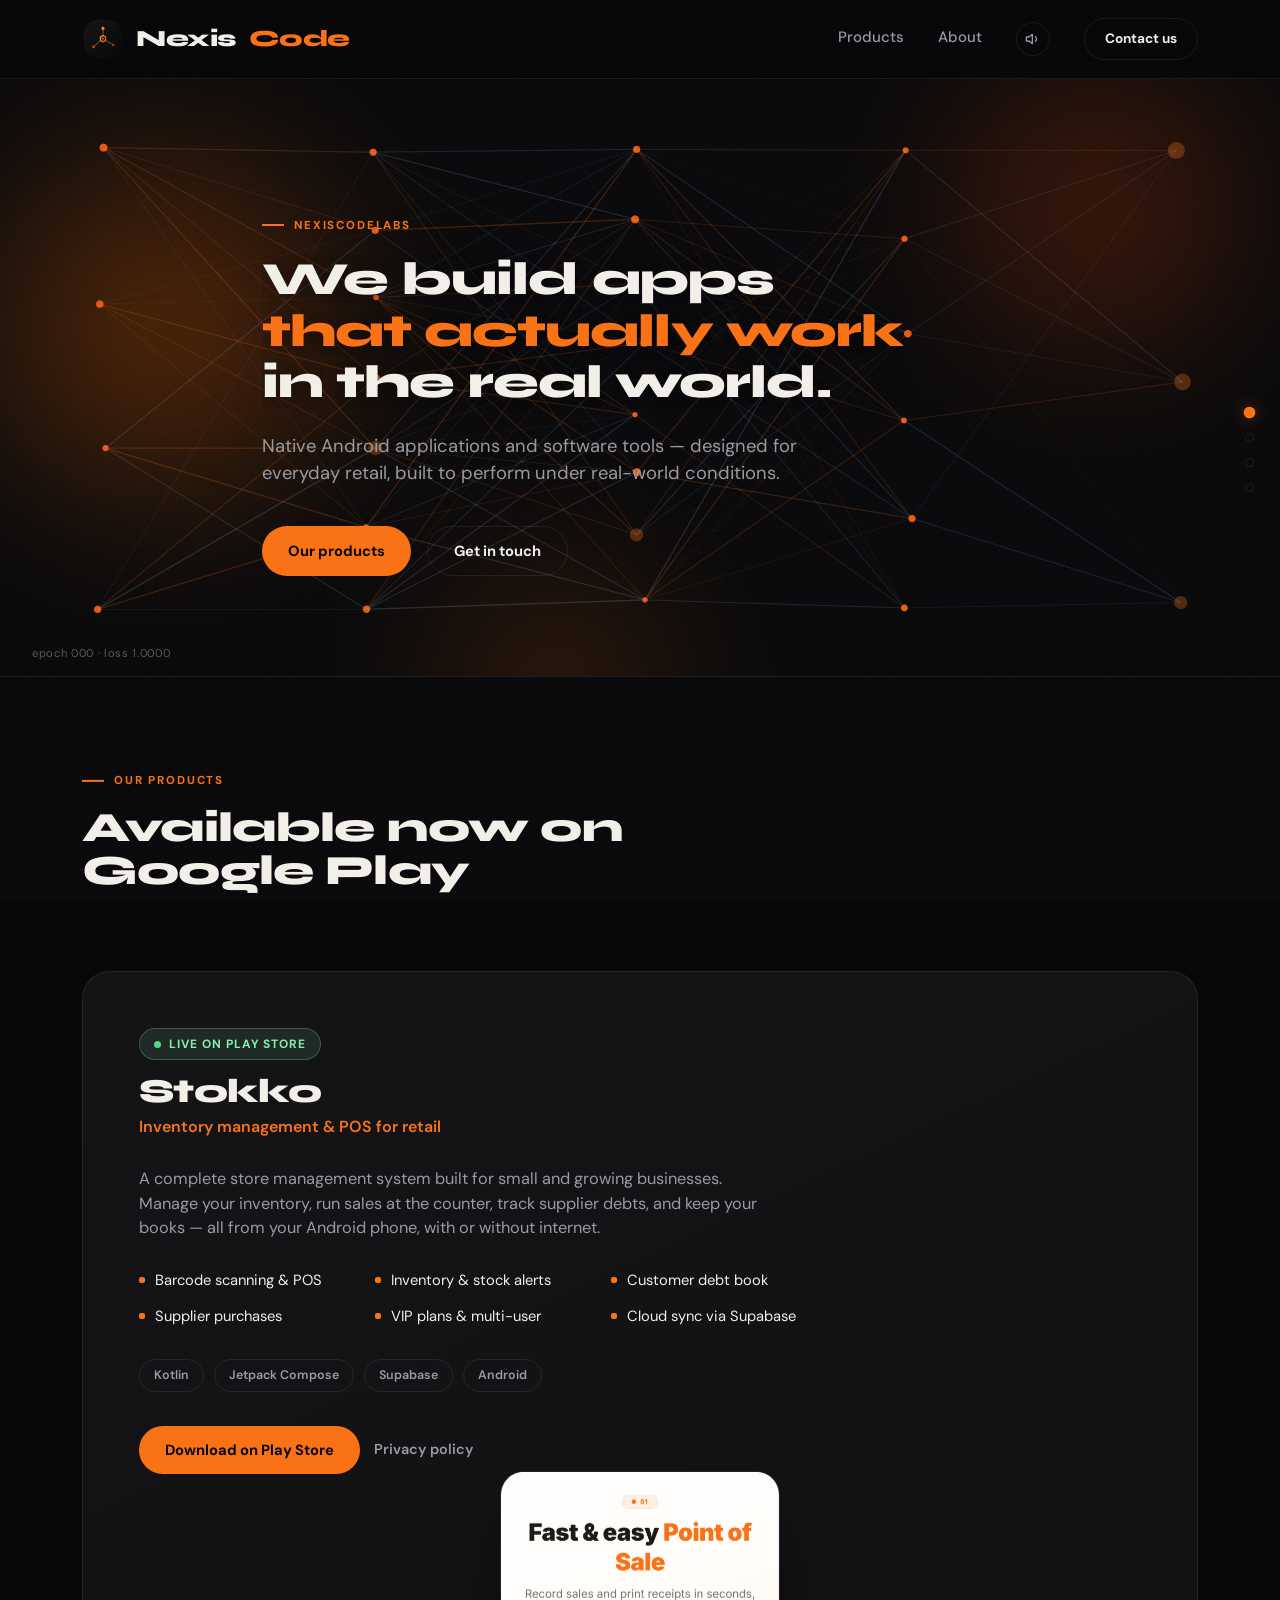
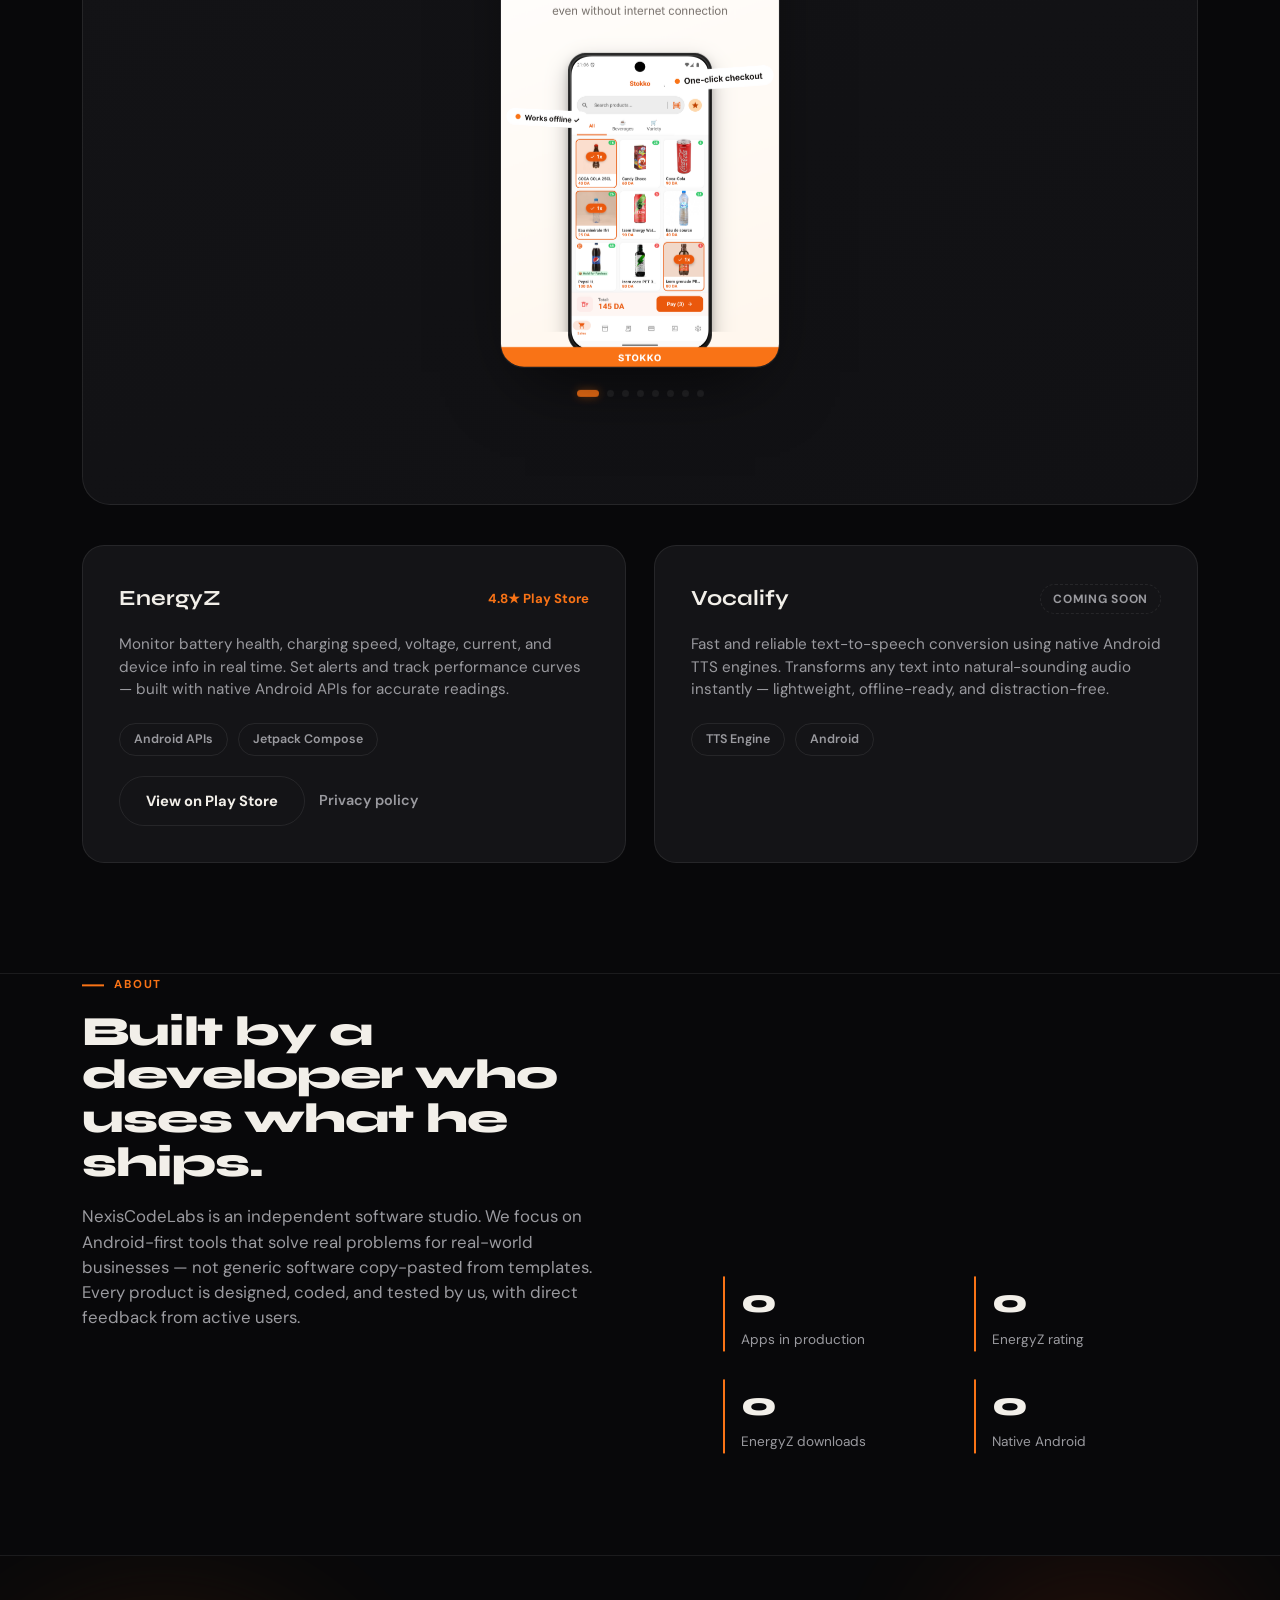
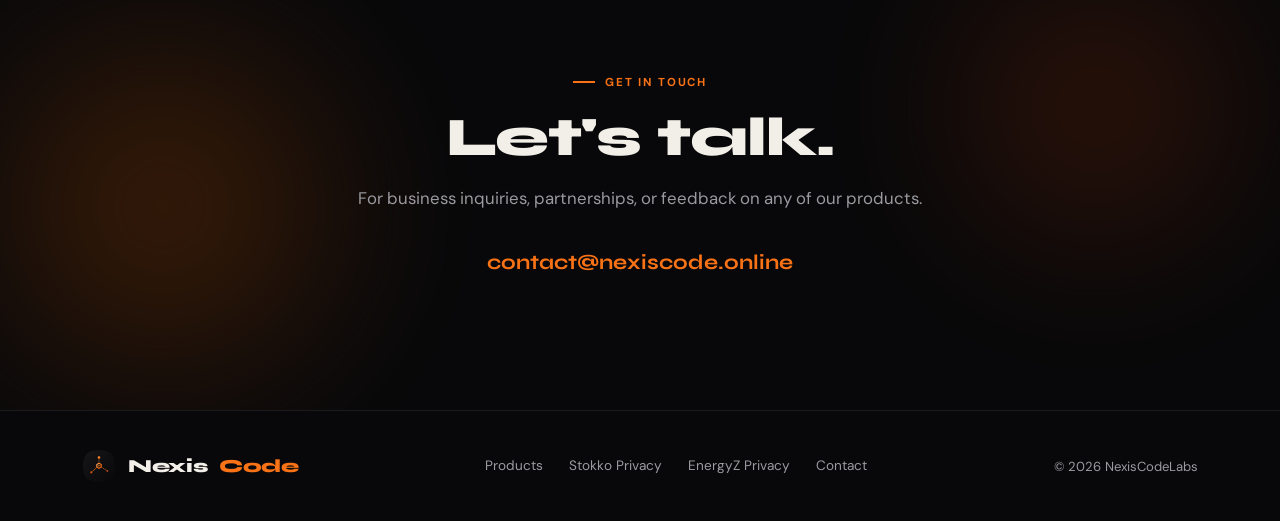
==== commit 32fc06e1: "Update index.html" ====
--- a/index.html
+++ b/index.html
@@ -16,7 +16,7 @@
 <link rel="icon" href="LOGO.png" type="image/png">
 <link rel="preconnect" href="https://fonts.googleapis.com">
 <link rel="preconnect" href="https://fonts.gstatic.com" crossorigin>
-<link href="https://fonts.googleapis.com/css2?family=Syne:wght@600;700;800&family=DM+Sans:wght@400;500;600;700&display=swap" rel="stylesheet">
+<link href="https://fonts.googleapis.com/css2?family=Syne:wght@700;800&family=DM+Sans:wght@400;500;600;700&display=swap" rel="stylesheet">
 <style>
   :root{
     --bg:#08080a;
@@ -111,24 +111,19 @@
     border-right-color: var(--orange-deep);
     animation: spin 1s cubic-bezier(0.68, -0.55, 0.265, 1.55) infinite;
   }
-  @keyframes spin {
-    100% { transform: rotate(360deg); }
-  }
-  /* تعديل لقص المربع الأسود وجعله دائرياً */
+  @keyframes spin { 100% { transform: rotate(360deg); } }
   .loader-mark {
-    width: 48px; 
-    height: 48px; 
-    z-index: 2;
-    border-radius: 50%;
-    overflow: hidden; 
-    background: #000; /* في حال كانت هناك حواف شفافة */
+    width: 48px; height: 48px; z-index: 2;
+    border-radius: 50%; overflow: hidden; background: #000;
   }
   .loader-mark img{width:100%;height:100%;object-fit:cover; transform: scale(1.05);}
   @keyframes markIn{to{opacity:1;transform:scale(1);}}
   
-  .loader-word{font-family:'Syne',sans-serif;font-weight:800;font-size:1.05rem;letter-spacing:.02em;
+  /* تعديل خط لودر ليكون مثل العناوين (Syne) ومتصل */
+  .loader-word{font-family:'Syne',sans-serif;font-weight:800;font-size:1.4rem;letter-spacing:-0.02em;
     opacity:0;animation:markIn .8s cubic-bezier(.2,.8,.2,1) .25s forwards;}
   .loader-word .accent{color:var(--orange);}
+  
   .loader-bar{width:180px;height:2px;background:var(--line);border-radius:2px;overflow:hidden;
     opacity:0;animation:markIn .6s ease .4s forwards;}
   .loader-bar span{display:block;height:100%;width:0%;background:linear-gradient(90deg,var(--orange-deep),var(--orange));
@@ -187,9 +182,12 @@
   }
   header.nav.scrolled{background:rgba(8,8,10,.9);}
   .nav-inner{display:flex;align-items:center;justify-content:space-between;padding:18px 32px;max-width:1180px;margin:0 auto;}
-  .brand{display:flex;align-items:center;gap:12px;font-family:'Syne',sans-serif;font-weight:700;font-size:1.32rem;}
+  
+  /* تعديل الخط في الهيدر ليكون حاد ومتصل */
+  .brand{display:flex;align-items:center;gap:12px;font-family:'Syne',sans-serif;font-weight:800;font-size:1.45rem;letter-spacing:-0.02em;}
   .brand img{width:42px;height:42px;object-fit:contain;display:block;}
   .brand span.accent{color:var(--orange);}
+  
   .nav-links{display:flex;align-items:center;gap:34px;font-size:.94rem;color:var(--ink-dim);font-weight:500;}
   .nav-links a:not(.btn){position:relative;padding-bottom:4px;transition:color .25s ease;}
   .nav-links a:not(.btn)::after{
@@ -222,11 +220,7 @@
   .aurora span:nth-child(1){ width:520px;height:520px;left:2%;top:6%; background:radial-gradient(circle,rgba(249,115,22,.55),transparent 70%); animation-duration:26s; }
   .aurora span:nth-child(2){ width:440px;height:440px;right:6%;top:-4%; background:radial-gradient(circle,rgba(234,88,12,.4),transparent 70%); animation-duration:31s;animation-delay:-6s; }
   .aurora span:nth-child(3){ width:380px;height:380px;left:32%;bottom:-10%; background:radial-gradient(circle,rgba(249,115,22,.28),transparent 70%); animation-duration:19s;animation-delay:-11s; }
-  @keyframes drift{
-    0%,100%{transform:translate(0,0) scale(1);}
-    33%{transform:translate(4%,6%) scale(1.08);}
-    66%{transform:translate(-5%,-3%) scale(.94);}
-  }
+  @keyframes drift{ 0%,100%{transform:translate(0,0) scale(1);} 33%{transform:translate(4%,6%) scale(1.08);} 66%{transform:translate(-5%,-3%) scale(.94);} }
   #particleCanvas{position:absolute;inset:0;width:100%;height:100%;z-index:0;pointer-events:none;}
   .nn-readout{
     position:absolute;left:32px;bottom:14px;z-index:1;
@@ -328,21 +322,25 @@
   }
   .feature-grid div::before{content:"";width:6px;height:6px;background:var(--orange);border-radius:2px;flex:none;}
   .stack-row{display:flex;gap:10px;flex-wrap:wrap;margin-bottom:34px;}
+  
+  /* جعل الرقاقات قابلة للنقر (روابط) */
   .chip{
     font-size:.78rem;font-weight:600;color:var(--ink-dim);
     border:1px solid var(--line);padding:6px 14px;border-radius:100px;
     transition:border-color .25s ease,color .25s ease,transform .25s ease;
+    display: inline-block; cursor: pointer; text-decoration: none;
   }
   .chip:hover{border-color:var(--orange);color:var(--orange);transform:translateY(-2px);}
+  
   .stokko-ctas{display:flex;gap:14px;flex-wrap:wrap;margin-bottom:48px;}
   .link-quiet{color:var(--ink-dim);font-size:.9rem;font-weight:600;align-self:center;}
   .link-quiet:hover{color:var(--ink);}
 
-  /* ================= SWIPEABLE CAROUSEL (Enlarged) ================= */
+  /* ================= SWIPEABLE CAROUSEL (Enlarged & Drag Fixed) ================= */
   .gallery-single{margin-top:20px;display:flex;flex-direction:column;align-items:center;perspective:1000px;}
   .gallery-frame{
     position:relative;
-    width: 280px; /* تكبير حجم العرض */
+    width: 280px; 
     max-width: 75vw;
     aspect-ratio:1080/1920;
     border-radius:24px;
@@ -353,6 +351,8 @@
     transition:transform .4s cubic-bezier(.2,.8,.2,1),box-shadow .4s ease;
     cursor: grab;
     touch-action: pan-y; 
+    user-select: none; /* منع تحديد النص بالخطأ */
+    -webkit-user-select: none;
   }
   .gallery-frame:active{cursor: grabbing;}
   .gallery-frame:hover{transform:rotateX(2deg) rotateY(-4deg) translateY(-4px);box-shadow:0 40px 90px -25px rgba(249,115,22,.18);}
@@ -370,10 +370,9 @@
     width: 100%;
     height: 100%;
     object-fit: cover;
-    pointer-events: none; 
-  }
-  
-  /* Swipe Hints < > */
+    pointer-events: none; /* يمنع الماوس من الإمساك بالصورة نفسها بدلاً من الإطار */
+  }
+  
   .swipe-hint {
     position: absolute;
     inset: 0;
@@ -445,11 +444,15 @@
 
   footer{border-top:1px solid var(--line);padding:38px 0;}
   .footer-inner{display:flex;justify-content:space-between;align-items:center;flex-wrap:wrap;gap:16px;}
+  
+  /* تعديل الخط في الفوتر أيضاً ليكون متسقاً */
+  .footer-inner .brand{font-size:1.15rem;} 
+  
   .footer-links{display:flex;gap:26px;font-size:.85rem;color:var(--ink-dim);flex-wrap:wrap;}
   .footer-links a:hover{color:var(--ink);}
   .copyright{font-size:.82rem;color:var(--ink-dim);}
 
-  /* ================= LIGHTBOX (Enlarge Image) ================= */
+  /* ================= LIGHTBOX ================= */
   .lightbox {
     position: fixed;
     inset: 0;
@@ -463,41 +466,22 @@
     pointer-events: none;
     transition: opacity 0.3s ease;
   }
-  .lightbox.is-open {
-    opacity: 1;
-    pointer-events: all;
-  }
+  .lightbox.is-open { opacity: 1; pointer-events: all; }
   .lightbox img {
-    max-height: 90vh;
-    max-width: 90vw;
-    border-radius: 16px;
-    box-shadow: 0 20px 60px rgba(0,0,0,0.5);
-    transform: scale(0.95);
-    transition: transform 0.3s cubic-bezier(.2,.8,.2,1);
+    max-height: 90vh; max-width: 90vw;
+    border-radius: 16px; box-shadow: 0 20px 60px rgba(0,0,0,0.5);
+    transform: scale(0.95); transition: transform 0.3s cubic-bezier(.2,.8,.2,1);
     object-fit: contain;
   }
-  .lightbox.is-open img {
-    transform: scale(1);
-  }
+  .lightbox.is-open img { transform: scale(1); }
   .lightbox-close {
-    position: absolute;
-    top: 24px;
-    right: 24px;
-    color: white;
-    font-size: 2.5rem;
-    cursor: pointer;
-    width: 44px;
-    height: 44px;
-    display: flex;
-    align-items: center;
-    justify-content: center;
-    background: rgba(255,255,255,0.1);
-    border-radius: 50%;
+    position: absolute; top: 24px; right: 24px; color: white;
+    font-size: 2.5rem; cursor: pointer; width: 44px; height: 44px;
+    display: flex; align-items: center; justify-content: center;
+    background: rgba(255,255,255,0.1); border-radius: 50%;
     transition: background 0.2s ease;
   }
-  .lightbox-close:hover {
-    background: rgba(249,115,22,0.8);
-  }
+  .lightbox-close:hover { background: rgba(249,115,22,0.8); }
 
   @media (max-width:860px){
     .nav-links{display:none;}
@@ -580,7 +564,6 @@
         <h2>Available now on Google Play</h2>
       </div>
 
-      <!-- STOKKO -->
       <article class="stokko-card reveal tilt-card">
         <div class="stokko-top">
           <div>
@@ -601,10 +584,10 @@
         </div>
 
         <div class="stack-row">
-          <span class="chip">Kotlin</span>
-          <span class="chip">Jetpack Compose</span>
-          <span class="chip">Supabase</span>
-          <span class="chip">Android</span>
+          <a href="https://kotlinlang.org/" target="_blank" class="chip">Kotlin</a>
+          <a href="https://developer.android.com/jetpack/compose" target="_blank" class="chip">Jetpack Compose</a>
+          <a href="https://supabase.com/" target="_blank" class="chip">Supabase</a>
+          <a href="https://developer.android.com/" target="_blank" class="chip">Android</a>
         </div>
 
         <div class="stokko-ctas">
@@ -614,18 +597,16 @@
 
         <div class="gallery-single" data-parallax="0.04">
           <div class="gallery-frame" aria-label="Stokko app screenshots" title="Swipe to change, Click to enlarge">
-            <!-- مسار الصور القابل للسحب والضغط -->
             <div class="gallery-track" id="galleryTrack">
-              <img src="stokko_screenshot_1.png" alt="Stokko screenshot 1">
-              <img src="stokko_screenshot_2.png" alt="Stokko screenshot 2" loading="lazy">
-              <img src="stokko_screenshot_3.png" alt="Stokko screenshot 3" loading="lazy">
-              <img src="stokko_screenshot_4.png" alt="Stokko screenshot 4" loading="lazy">
-              <img src="stokko_screenshot_5.png" alt="Stokko screenshot 5" loading="lazy">
-              <img src="stokko_screenshot_6.png" alt="Stokko screenshot 6" loading="lazy">
-              <img src="stokko_screenshot_7.png" alt="Stokko screenshot 7" loading="lazy">
-              <img src="stokko_screenshot_8.png" alt="Stokko screenshot 8" loading="lazy">
+              <img src="stokko_screenshot_1.png" alt="Stokko screenshot 1" draggable="false">
+              <img src="stokko_screenshot_2.png" alt="Stokko screenshot 2" loading="lazy" draggable="false">
+              <img src="stokko_screenshot_3.png" alt="Stokko screenshot 3" loading="lazy" draggable="false">
+              <img src="stokko_screenshot_4.png" alt="Stokko screenshot 4" loading="lazy" draggable="false">
+              <img src="stokko_screenshot_5.png" alt="Stokko screenshot 5" loading="lazy" draggable="false">
+              <img src="stokko_screenshot_6.png" alt="Stokko screenshot 6" loading="lazy" draggable="false">
+              <img src="stokko_screenshot_7.png" alt="Stokko screenshot 7" loading="lazy" draggable="false">
+              <img src="stokko_screenshot_8.png" alt="Stokko screenshot 8" loading="lazy" draggable="false">
             </div>
-            <!-- تلميحات السحب -->
             <div class="swipe-hint">
                <svg viewBox="0 0 24 24" fill="none" stroke="currentColor" stroke-width="2.5"><polyline points="15 18 9 12 15 6"></polyline></svg>
                <svg viewBox="0 0 24 24" fill="none" stroke="currentColor" stroke-width="2.5"><polyline points="9 18 15 12 9 6"></polyline></svg>
@@ -644,7 +625,6 @@
         </div>
       </article>
 
-      <!-- SECONDARY PRODUCTS -->
       <div class="other-products stagger">
         <div class="mini-card">
           <div class="mini-top">
@@ -653,8 +633,8 @@
           </div>
           <p>Monitor battery health, charging speed, voltage, current, and device info in real time. Set alerts and track performance curves — built with native Android APIs for accurate readings.</p>
           <div class="stack-row" style="margin-bottom:20px;">
-            <span class="chip">Android APIs</span>
-            <span class="chip">Java</span>
+            <a href="https://developer.android.com/reference" target="_blank" class="chip">Android APIs</a>
+            <a href="https://developer.android.com/jetpack/compose" target="_blank" class="chip">Jetpack Compose</a>
           </div>
           <div class="stokko-ctas" style="margin-bottom:0;">
             <a class="btn btn-outline magnetic" href="https://play.google.com/store/apps/details?id=com.badj.energyz">View on Play Store</a>
@@ -669,8 +649,8 @@
           </div>
           <p>Fast and reliable text-to-speech conversion using native Android TTS engines. Transforms any text into natural-sounding audio instantly — lightweight, offline-ready, and distraction-free.</p>
           <div class="stack-row">
-            <span class="chip">TTS Engine</span>
-            <span class="chip">Android</span>
+            <a href="https://developer.android.com/reference/android/speech/tts/TextToSpeech" target="_blank" class="chip">TTS Engine</a>
+            <a href="https://developer.android.com/" target="_blank" class="chip">Android</a>
           </div>
         </div>
       </div>
@@ -706,7 +686,7 @@
 
 <footer>
   <div class="wrap footer-inner">
-    <div class="brand" style="font-size:1.05rem;"><img src="LOGO.png" alt="NexisCode logo" style="width:34px;height:34px;">Nexis<span class="accent">Code</span></div>
+    <div class="brand" style="font-size:1.15rem;"><img src="LOGO.png" alt="NexisCode logo" style="width:34px;height:34px;">Nexis<span class="accent">Code</span></div>
     <div class="footer-links">
       <a href="#products">Products</a>
       <a href="stokko_privacy_policy.html">Stokko Privacy</a>
@@ -717,7 +697,6 @@
   </div>
 </footer>
 
-<!-- Lightbox Modal -->
 <div id="lightbox" class="lightbox">
   <div class="lightbox-close" id="lightboxClose">&times;</div>
   <img id="lightboxImg" src="" alt="Enlarged screenshot">
@@ -809,7 +788,7 @@
     revealTargets.forEach(function(t){ ro.observe(t); });
   } else { revealTargets.forEach(function(t){ t.classList.add('is-visible'); }); }
 
-  /* ---------- Canvas Net (Condensed) ---------- */
+  /* ---------- Canvas Net ---------- */
   (function initNetwork(){
     var canvas = document.getElementById('particleCanvas'); if(reduceMotion || !canvas) return;
     var ctx = canvas.getContext('2d'); if(!ctx) return;
@@ -887,7 +866,7 @@
   document.querySelectorAll('.btn,.chip,.gallery-dots button,.scrollspy button,.gallery-frame').forEach(function(el){ el.addEventListener('click', pop); });
   sndTog.addEventListener('click', function(){ snd=!snd; localStorage.setItem('nx-sound', snd?'on':'off'); sndTog.style.opacity=snd?'1':'.45'; if(snd) pop(); });
 
-  /* ---------- Screenshot Gallery (Swipe + Click + Auto) ---------- */
+  /* ---------- Screenshot Gallery (Fixed Drag) ---------- */
   var frame = document.querySelector('.gallery-frame'), track = document.getElementById('galleryTrack');
   var lightbox = document.getElementById('lightbox'), lightboxImg = document.getElementById('lightboxImg');
   
@@ -907,12 +886,14 @@
       isDragging = true; isClick = true; stopAuto();
       startX = e.type === 'touchstart' ? e.touches[0].clientX : e.pageX;
       prevTrans = currTrans;
+      // منع التحديد الافتراضي عند الضغط
+      e.preventDefault(); 
     }
     function dm(e){
       if(!isDragging) return;
       var x = e.type === 'touchmove' ? e.touches[0].clientX : e.pageX;
       var diff = x - startX;
-      if(Math.abs(diff) > 5) isClick = false; // إذا تحرك أكثر من 5 بكسل، فهو سحب وليس ضغطة
+      if(Math.abs(diff) > 5) isClick = false; 
       
       track.classList.add('is-dragging');
       if((currentIdx===0 && diff>0) || (currentIdx===dots.length-1 && diff<0)) diff *= 0.3;
@@ -929,7 +910,6 @@
       }
       
       if(isClick) {
-        // فتح الصورة المكبرة (Lightbox)
         lightboxImg.src = imgs[currentIdx].src;
         lightbox.classList.add('is-open');
       }
@@ -937,8 +917,23 @@
       render(true); startAuto();
     }
 
-    frame.addEventListener('mousedown', ds); window.addEventListener('mousemove', dm); window.addEventListener('mouseup', de);
-    frame.addEventListener('touchstart', ds, {passive:true}); window.addEventListener('touchmove', dm, {passive:true}); window.addEventListener('touchend', de);
+    // إضافة مستمع للأحداث لإلغاء السحب إذا خرج الماوس من الإطار
+    function dl(){
+       if(isDragging){
+          isDragging = false;
+          render(true);
+          startAuto();
+       }
+    }
+
+    frame.addEventListener('mousedown', ds); 
+    window.addEventListener('mousemove', dm); 
+    window.addEventListener('mouseup', de);
+    frame.addEventListener('mouseleave', dl); // الحل لمشكلة التصاق الماوس
+
+    frame.addEventListener('touchstart', ds, {passive:false}); // changed to false to allow preventDefault
+    window.addEventListener('touchmove', dm, {passive:true}); 
+    window.addEventListener('touchend', de);
 
     dots.forEach(function(dot){ dot.addEventListener('click', function(e){ e.stopPropagation(); currentIdx = parseInt(dot.getAttribute('data-index'), 10); render(true); startAuto(); }); });
     
@@ -948,7 +943,6 @@
     window.addEventListener('resize', function(){ render(false); });
     if('IntersectionObserver' in window){ var io2 = new IntersectionObserver(function(es){ es.forEach(function(e){ if(e.isIntersecting){ if(!reduceMotion) startAuto(); io2.unobserve(e.target); }}); }, {threshold:.4}); io2.observe(frame); } else startAuto();
 
-    // إغلاق نافذة العرض المكبرة
     document.getElementById('lightboxClose').addEventListener('click', function(){ lightbox.classList.remove('is-open'); });
     lightbox.addEventListener('click', function(e){ if(e.target === lightbox) lightbox.classList.remove('is-open'); });
   }
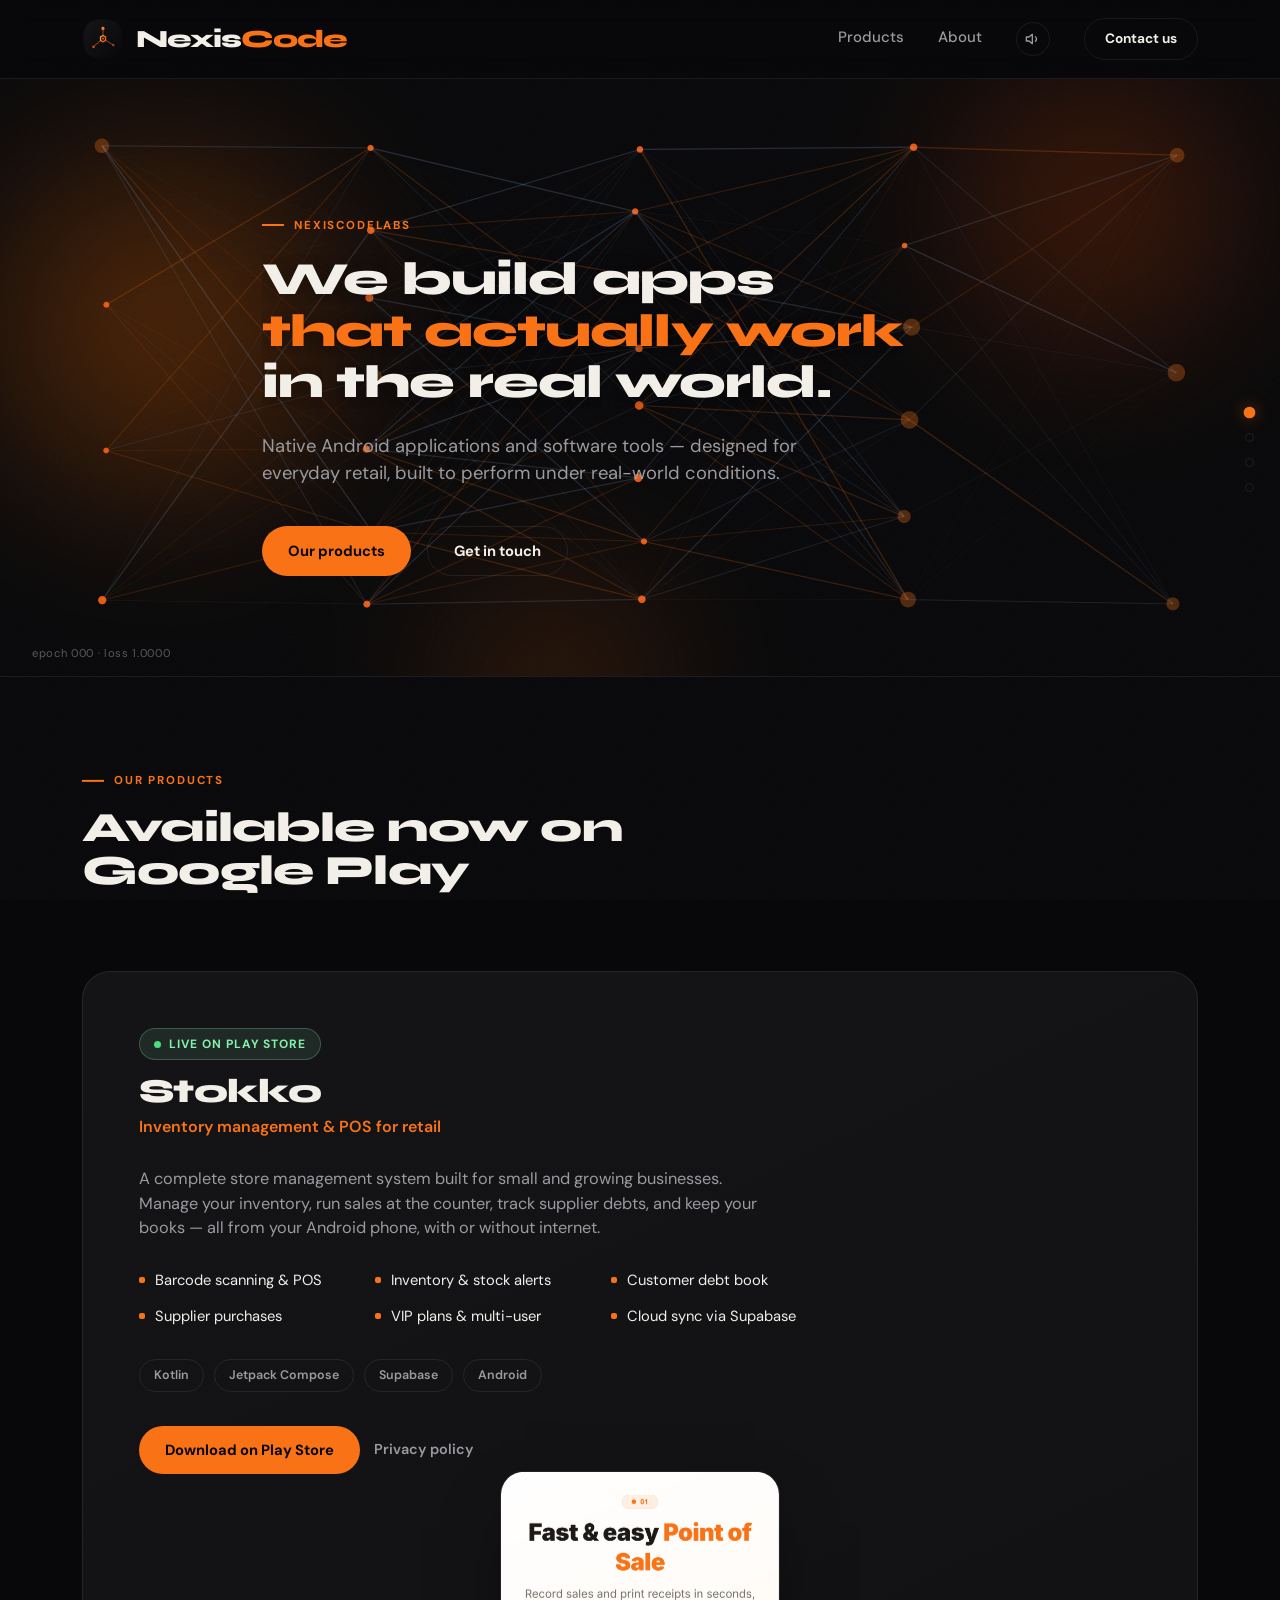
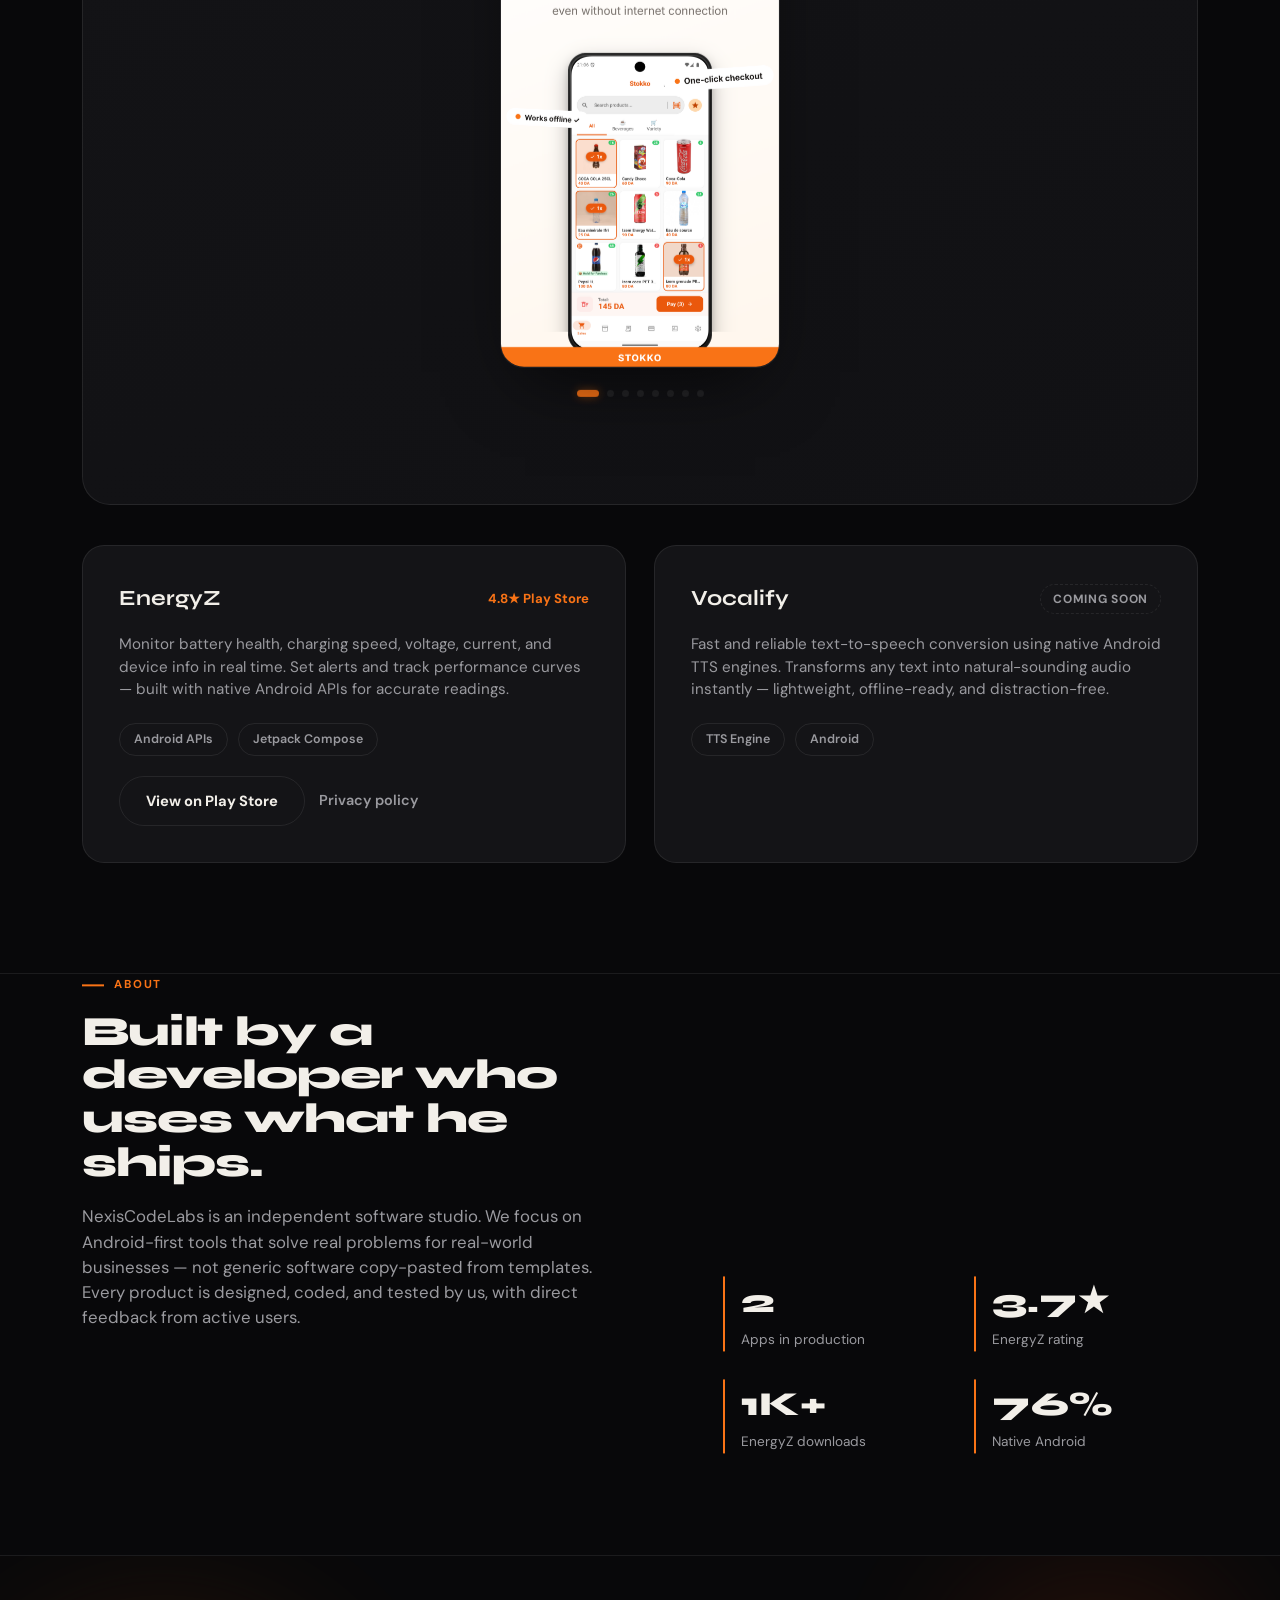
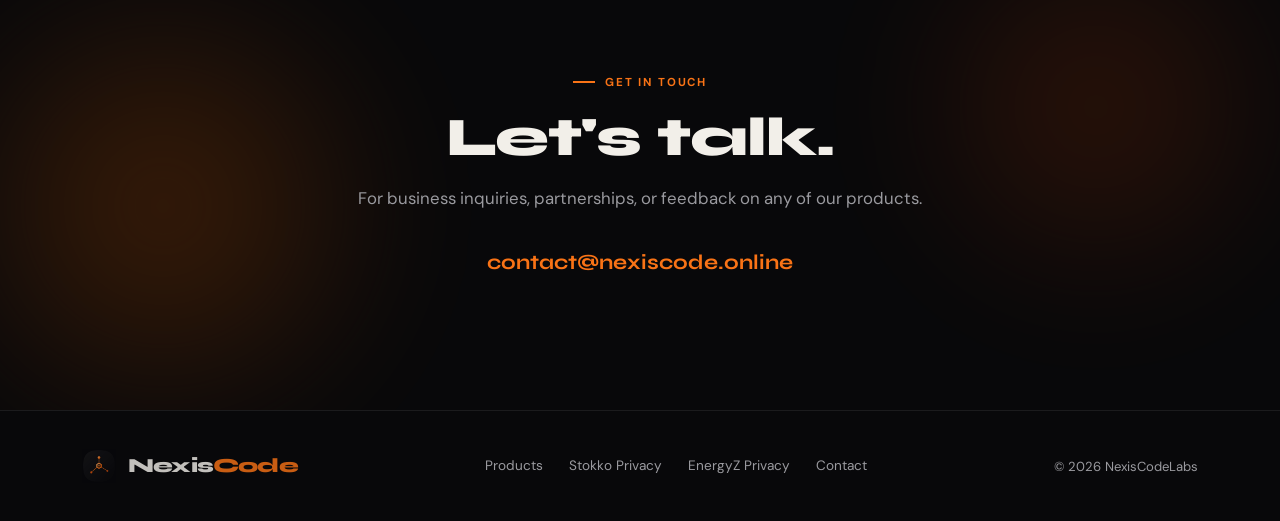
==== commit 2bf40f13: "Update index.html" ====
--- a/index.html
+++ b/index.html
@@ -119,9 +119,13 @@
   .loader-mark img{width:100%;height:100%;object-fit:cover; transform: scale(1.05);}
   @keyframes markIn{to{opacity:1;transform:scale(1);}}
   
-  /* تعديل خط لودر ليكون مثل العناوين (Syne) ومتصل */
-  .loader-word{font-family:'Syne',sans-serif;font-weight:800;font-size:1.4rem;letter-spacing:-0.02em;
-    opacity:0;animation:markIn .8s cubic-bezier(.2,.8,.2,1) .25s forwards;}
+  /* معالجة التحام الشعار في اللودر */
+  .loader-word{
+    display:flex; align-items:center; justify-content:center;
+    font-family:'Syne',sans-serif;font-weight:800;font-size:1.6rem;
+    letter-spacing:-0.03em; /* تقريب الحروف */
+    opacity:0;animation:markIn .8s cubic-bezier(.2,.8,.2,1) .25s forwards;
+  }
   .loader-word .accent{color:var(--orange);}
   
   .loader-bar{width:180px;height:2px;background:var(--line);border-radius:2px;overflow:hidden;
@@ -183,10 +187,16 @@
   header.nav.scrolled{background:rgba(8,8,10,.9);}
   .nav-inner{display:flex;align-items:center;justify-content:space-between;padding:18px 32px;max-width:1180px;margin:0 auto;}
   
-  /* تعديل الخط في الهيدر ليكون حاد ومتصل */
-  .brand{display:flex;align-items:center;gap:12px;font-family:'Syne',sans-serif;font-weight:800;font-size:1.45rem;letter-spacing:-0.02em;}
+  /* معالجة حاسمة لشعار NexisCode ليكون ملتصقاً وحاداً */
+  .brand-logo-wrap { display:flex; align-items:center; gap:12px; }
+  .brand-text {
+    display:flex; align-items:center;
+    font-family:'Syne',sans-serif; font-weight:800; font-size:1.55rem;
+    letter-spacing:-0.04em; /* دمج الحروف بشدة */
+    color:var(--ink);
+  }
+  .brand-text .accent { color:var(--orange); }
   .brand img{width:42px;height:42px;object-fit:contain;display:block;}
-  .brand span.accent{color:var(--orange);}
   
   .nav-links{display:flex;align-items:center;gap:34px;font-size:.94rem;color:var(--ink-dim);font-weight:500;}
   .nav-links a:not(.btn){position:relative;padding-bottom:4px;transition:color .25s ease;}
@@ -323,7 +333,6 @@
   .feature-grid div::before{content:"";width:6px;height:6px;background:var(--orange);border-radius:2px;flex:none;}
   .stack-row{display:flex;gap:10px;flex-wrap:wrap;margin-bottom:34px;}
   
-  /* جعل الرقاقات قابلة للنقر (روابط) */
   .chip{
     font-size:.78rem;font-weight:600;color:var(--ink-dim);
     border:1px solid var(--line);padding:6px 14px;border-radius:100px;
@@ -336,60 +345,38 @@
   .link-quiet{color:var(--ink-dim);font-size:.9rem;font-weight:600;align-self:center;}
   .link-quiet:hover{color:var(--ink);}
 
-  /* ================= SWIPEABLE CAROUSEL (Enlarged & Drag Fixed) ================= */
+  /* ================= SWIPEABLE CAROUSEL ================= */
   .gallery-single{margin-top:20px;display:flex;flex-direction:column;align-items:center;perspective:1000px;}
   .gallery-frame{
-    position:relative;
-    width: 280px; 
-    max-width: 75vw;
-    aspect-ratio:1080/1920;
-    border-radius:24px;
-    overflow:hidden;
-    border:1px solid var(--line);
-    background:var(--bg-soft);
-    box-shadow:0 30px 70px -25px rgba(0,0,0,.7);
+    position:relative; width: 280px; max-width: 75vw; aspect-ratio:1080/1920;
+    border-radius:24px; overflow:hidden; border:1px solid var(--line);
+    background:var(--bg-soft); box-shadow:0 30px 70px -25px rgba(0,0,0,.7);
     transition:transform .4s cubic-bezier(.2,.8,.2,1),box-shadow .4s ease;
-    cursor: grab;
-    touch-action: pan-y; 
-    user-select: none; /* منع تحديد النص بالخطأ */
-    -webkit-user-select: none;
+    cursor: grab; touch-action: pan-y; 
+    user-select: none; -webkit-user-select: none;
   }
   .gallery-frame:active{cursor: grabbing;}
   .gallery-frame:hover{transform:rotateX(2deg) rotateY(-4deg) translateY(-4px);box-shadow:0 40px 90px -25px rgba(249,115,22,.18);}
   
   .gallery-track {
-    display: flex;
-    width: 100%;
-    height: 100%;
+    display: flex; width: 100%; height: 100%;
     transition: transform 0.5s cubic-bezier(0.2, 0.8, 0.2, 1);
     will-change: transform;
   }
   .gallery-track.is-dragging { transition: none; }
   .gallery-track img {
-    flex: 0 0 100%;
-    width: 100%;
-    height: 100%;
-    object-fit: cover;
-    pointer-events: none; /* يمنع الماوس من الإمساك بالصورة نفسها بدلاً من الإطار */
+    flex: 0 0 100%; width: 100%; height: 100%; object-fit: cover;
+    pointer-events: none; 
   }
   
   .swipe-hint {
-    position: absolute;
-    inset: 0;
-    display: flex;
-    align-items: center;
-    justify-content: space-between;
-    padding: 0 12px;
-    pointer-events: none;
-    opacity: 0;
-    transition: opacity 0.3s ease;
+    position: absolute; inset: 0; display: flex; align-items: center; justify-content: space-between;
+    padding: 0 12px; pointer-events: none; opacity: 0; transition: opacity 0.3s ease;
   }
   .gallery-frame:hover .swipe-hint { opacity: 1; }
   .swipe-hint svg {
-    width: 22px; height: 22px;
-    color: rgba(255,255,255,0.7);
-    filter: drop-shadow(0 2px 4px rgba(0,0,0,0.8));
-    animation: nudgeX 1.5s ease-in-out infinite alternate;
+    width: 22px; height: 22px; color: rgba(255,255,255,0.7);
+    filter: drop-shadow(0 2px 4px rgba(0,0,0,0.8)); animation: nudgeX 1.5s ease-in-out infinite alternate;
   }
   .swipe-hint svg:first-child { animation-direction: alternate-reverse; }
   @keyframes nudgeX { 0% { transform: translateX(-3px); } 100% { transform: translateX(3px); } }
@@ -397,8 +384,7 @@
   .gallery-dots{display:flex;gap:8px;margin-top:22px;}
   .gallery-dots button{
     width:7px;height:7px;padding:0;border-radius:100px;border:none;
-    background:var(--line);cursor:pointer;
-    transition:background .3s ease, width .3s ease;
+    background:var(--line);cursor:pointer; transition:background .3s ease, width .3s ease;
   }
   .gallery-dots button.is-active{background:var(--orange);width:22px;box-shadow:0 0 10px var(--orange-glow);}
 
@@ -409,8 +395,7 @@
     transition:transform .4s cubic-bezier(.2,.8,.2,1),border-color .4s ease,box-shadow .4s ease;
   }
   .mini-card:hover{
-    transform:translateY(-6px);
-    border-color:rgba(249,115,22,.4);
+    transform:translateY(-6px); border-color:rgba(249,115,22,.4);
     box-shadow:0 26px 60px -30px rgba(249,115,22,.3), inset 0 0 30px rgba(249,115,22,.03);
   }
   .mini-top{display:flex;justify-content:space-between;align-items:center;margin-bottom:18px;}
@@ -444,42 +429,45 @@
 
   footer{border-top:1px solid var(--line);padding:38px 0;}
   .footer-inner{display:flex;justify-content:space-between;align-items:center;flex-wrap:wrap;gap:16px;}
-  
-  /* تعديل الخط في الفوتر أيضاً ليكون متسقاً */
-  .footer-inner .brand{font-size:1.15rem;} 
-  
   .footer-links{display:flex;gap:26px;font-size:.85rem;color:var(--ink-dim);flex-wrap:wrap;}
   .footer-links a:hover{color:var(--ink);}
   .copyright{font-size:.82rem;color:var(--ink-dim);}
 
-  /* ================= LIGHTBOX ================= */
+  /* ================= LIGHTBOX SWIPEABLE ================= */
   .lightbox {
-    position: fixed;
-    inset: 0;
-    z-index: 9999;
-    background: rgba(8, 8, 10, 0.95);
-    backdrop-filter: blur(10px);
-    display: flex;
-    align-items: center;
-    justify-content: center;
-    opacity: 0;
-    pointer-events: none;
-    transition: opacity 0.3s ease;
+    position: fixed; inset: 0; z-index: 9999;
+    background: rgba(8, 8, 10, 0.95); backdrop-filter: blur(10px);
+    display: flex; align-items: center; justify-content: center;
+    opacity: 0; pointer-events: none; transition: opacity 0.3s ease;
   }
   .lightbox.is-open { opacity: 1; pointer-events: all; }
-  .lightbox img {
+  
+  .lightbox-nav {
+    position: absolute; top: 50%; transform: translateY(-50%);
+    color: rgba(255,255,255,0.4); font-size: 3rem; font-weight: 300;
+    cursor: pointer; padding: 20px; user-select: none;
+    transition: color 0.3s ease, transform 0.2s ease; z-index: 2;
+  }
+  .lightbox-nav:hover { color: var(--orange); transform: translateY(-50%) scale(1.1); }
+  .lightbox-prev { left: 15px; }
+  .lightbox-next { right: 15px; }
+
+  #lightboxImg {
     max-height: 90vh; max-width: 90vw;
-    border-radius: 16px; box-shadow: 0 20px 60px rgba(0,0,0,0.5);
-    transform: scale(0.95); transition: transform 0.3s cubic-bezier(.2,.8,.2,1);
-    object-fit: contain;
-  }
-  .lightbox.is-open img { transform: scale(1); }
+    border-radius: 16px; box-shadow: 0 20px 60px rgba(0,0,0,0.8);
+    transform: scale(0.95) translateX(0); 
+    transition: transform 0.3s cubic-bezier(.2,.8,.2,1), opacity 0.2s ease;
+    object-fit: contain; cursor: grab; user-select: none;
+  }
+  #lightboxImg:active { cursor: grabbing; }
+  .lightbox.is-open #lightboxImg { transform: scale(1) translateX(0); }
+  
   .lightbox-close {
     position: absolute; top: 24px; right: 24px; color: white;
     font-size: 2.5rem; cursor: pointer; width: 44px; height: 44px;
     display: flex; align-items: center; justify-content: center;
     background: rgba(255,255,255,0.1); border-radius: 50%;
-    transition: background 0.2s ease;
+    transition: background 0.2s ease; z-index: 2;
   }
   .lightbox-close:hover { background: rgba(249,115,22,0.8); }
 
@@ -491,6 +479,7 @@
     .stokko-card{padding:34px 24px;}
     .hero{padding:110px 0 60px;}
     .cursor-glow,.cursor-dot,.cursor-ring{display:none;}
+    .lightbox-nav { display: none; /* إخفاء الأزرار الجانبية في الهاتف والاعتماد على السحب */ }
   }
   @media (prefers-reduced-motion:reduce){
     *{animation-duration:.001ms !important;animation-iteration-count:1 !important;transition-duration:.001ms !important;}
@@ -508,6 +497,7 @@
     <div class="loader-circle">
         <div class="loader-mark"><img src="LOGO.png" alt="NexisCode"></div>
     </div>
+    <!-- تم دمج النص بالكامل -->
     <div class="loader-word">Nexis<span class="accent">Code</span></div>
     <div class="loader-bar"><span id="loaderFill"></span></div>
     <div class="loader-pct" id="loaderPct">0%</div>
@@ -529,7 +519,13 @@
 
 <header class="nav" id="siteNav">
   <div class="nav-inner">
-    <a class="brand" href="#top"><img src="LOGO.png" alt="NexisCode logo">Nexis<span class="accent">Code</span></a>
+    <a class="brand" href="#top">
+      <div class="brand-logo-wrap">
+        <img src="LOGO.png" alt="NexisCode logo">
+        <!-- دمج الشعار باستخدام خصائص CSS المحدثة -->
+        <div class="brand-text">Nexis<span class="accent">Code</span></div>
+      </div>
+    </a>
     <nav class="nav-links">
       <a href="#products" class="scramble">Products</a>
       <a href="#about" class="scramble">About</a>
@@ -564,6 +560,7 @@
         <h2>Available now on Google Play</h2>
       </div>
 
+      <!-- STOKKO -->
       <article class="stokko-card reveal tilt-card">
         <div class="stokko-top">
           <div>
@@ -625,6 +622,7 @@
         </div>
       </article>
 
+      <!-- SECONDARY PRODUCTS -->
       <div class="other-products stagger">
         <div class="mini-card">
           <div class="mini-top">
@@ -686,7 +684,10 @@
 
 <footer>
   <div class="wrap footer-inner">
-    <div class="brand" style="font-size:1.15rem;"><img src="LOGO.png" alt="NexisCode logo" style="width:34px;height:34px;">Nexis<span class="accent">Code</span></div>
+    <div class="brand-logo-wrap" style="opacity:0.8;">
+      <img src="LOGO.png" alt="NexisCode logo" style="width:34px;height:34px;">
+      <div class="brand-text" style="font-size:1.25rem;">Nexis<span class="accent">Code</span></div>
+    </div>
     <div class="footer-links">
       <a href="#products">Products</a>
       <a href="stokko_privacy_policy.html">Stokko Privacy</a>
@@ -697,9 +698,12 @@
   </div>
 </footer>
 
+<!-- Lightbox Modal مع أزرار التنقل -->
 <div id="lightbox" class="lightbox">
   <div class="lightbox-close" id="lightboxClose">&times;</div>
-  <img id="lightboxImg" src="" alt="Enlarged screenshot">
+  <div class="lightbox-nav lightbox-prev" id="lbPrev">&lsaquo;</div>
+  <img id="lightboxImg" src="" alt="Enlarged screenshot" draggable="false">
+  <div class="lightbox-nav lightbox-next" id="lbNext">&rsaquo;</div>
 </div>
 
 <script>
@@ -756,7 +760,7 @@
     document.addEventListener('mousemove', function(e){
       body.classList.add('has-mouse'); mx = e.clientX; my = e.clientY;
       glow.style.transform = 'translate(' + mx + 'px,' + my + 'px) translate(-50%,-50%)'; dot.style.transform = 'translate(' + mx + 'px,' + my + 'px) translate(-50%,-50%)';
-      var target = e.target; body.classList.toggle('cursor-active', !!(target.closest && target.closest('a,button,.chip,.gallery-dots button,.gallery-frame')));
+      var target = e.target; body.classList.toggle('cursor-active', !!(target.closest && target.closest('a,button,.chip,.gallery-dots button,.gallery-frame, .lightbox-nav')));
     }, {passive:true});
     function ringLoop(){ ringX += (mx - ringX) * 0.18; ringY += (my - ringY) * 0.18; ring.style.transform = 'translate(' + ringX + 'px,' + ringY + 'px) translate(-50%,-50%)'; requestAnimationFrame(ringLoop); }
     ringLoop();
@@ -843,18 +847,7 @@
   var spyBtns = Array.prototype.slice.call(document.querySelectorAll('.scrollspy button'));
   spyBtns.forEach(function(btn){ btn.addEventListener('click', function(){ var t=document.querySelector(btn.getAttribute('data-target')); if(t) t.scrollIntoView({behavior: reduceMotion ? 'auto' : 'smooth'}); }); });
 
-  /* ---------- Interactive & Sound ---------- */
-  if(!reduceMotion && hasFinePointer){
-    document.querySelectorAll('.magnetic').forEach(function(btn){
-      btn.addEventListener('mousemove', function(e){ var r=btn.getBoundingClientRect(); btn.style.transform='translate('+((e.clientX-r.left-r.width/2)*0.25)+'px,'+((e.clientY-r.top-r.height/2)*0.4)+'px)'; });
-      btn.addEventListener('mouseleave', function(){ btn.style.transform='translate(0,0)'; });
-    });
-    document.querySelectorAll('.tilt-card').forEach(function(card){
-      card.addEventListener('mousemove', function(e){ var r=card.getBoundingClientRect(); card.style.transform='rotateX('+(((e.clientY-r.top)/r.height-0.5)*-2.2)+'deg) rotateY('+(((e.clientX-r.left)/r.width-0.5)*2.6)+'deg) translateY(-2px)'; });
-      card.addEventListener('mouseleave', function(){ card.style.transform='rotateX(0) rotateY(0) translateY(0)'; });
-    });
-  }
-
+  /* ---------- Sound ---------- */
   var snd=localStorage.getItem('nx-sound')!=='off', sndTog=document.getElementById('soundToggle'), actx=null;
   sndTog.style.opacity=snd?'1':'.45';
   function pop(){
@@ -863,89 +856,142 @@
     g.gain.setValueAtTime(0.06,actx.currentTime); g.gain.exponentialRampToValueAtTime(0.0001,actx.currentTime+0.09); o.connect(g); g.connect(actx.destination); o.start(); o.stop(actx.currentTime+0.1);
     }catch(e){}
   }
-  document.querySelectorAll('.btn,.chip,.gallery-dots button,.scrollspy button,.gallery-frame').forEach(function(el){ el.addEventListener('click', pop); });
+  document.querySelectorAll('.btn,.chip,.gallery-dots button,.scrollspy button,.gallery-frame,.lightbox-nav').forEach(function(el){ el.addEventListener('click', pop); });
   sndTog.addEventListener('click', function(){ snd=!snd; localStorage.setItem('nx-sound', snd?'on':'off'); sndTog.style.opacity=snd?'1':'.45'; if(snd) pop(); });
 
-  /* ---------- Screenshot Gallery (Fixed Drag) ---------- */
+  /* ---------- Primary Gallery Logic ---------- */
   var frame = document.querySelector('.gallery-frame'), track = document.getElementById('galleryTrack');
-  var lightbox = document.getElementById('lightbox'), lightboxImg = document.getElementById('lightboxImg');
-  
-  if(frame && track){
-    var dots = Array.prototype.slice.call(document.querySelectorAll('.gallery-dots button'));
-    var imgs = Array.prototype.slice.call(track.querySelectorAll('img'));
-    var currentIdx = 0, isDragging = false, isClick = true, startX = 0, currTrans = 0, prevTrans = 0, timer = null;
-
-    function render(animate){
-      if(animate === false) track.classList.add('is-dragging'); else track.classList.remove('is-dragging');
-      currTrans = -currentIdx * frame.offsetWidth;
-      track.style.transform = 'translateX(' + currTrans + 'px)';
-      dots.forEach(function(d, i){ d.classList.toggle('is-active', i === currentIdx); });
+  var dots = Array.prototype.slice.call(document.querySelectorAll('.gallery-dots button'));
+  var imgs = Array.prototype.slice.call(track.querySelectorAll('img'));
+  var currentIdx = 0, isDragging = false, isClick = true, startX = 0, currTrans = 0, prevTrans = 0, timer = null;
+
+  function render(animate){
+    if(animate === false) track.classList.add('is-dragging'); else track.classList.remove('is-dragging');
+    currTrans = -currentIdx * frame.offsetWidth;
+    track.style.transform = 'translateX(' + currTrans + 'px)';
+    dots.forEach(function(d, i){ d.classList.toggle('is-active', i === currentIdx); });
+  }
+
+  function ds(e){
+    isDragging = true; isClick = true; stopAuto();
+    startX = e.type === 'touchstart' ? e.touches[0].clientX : e.pageX;
+    prevTrans = currTrans;
+    e.preventDefault(); 
+  }
+  function dm(e){
+    if(!isDragging) return;
+    var x = e.type === 'touchmove' ? e.touches[0].clientX : e.pageX;
+    var diff = x - startX;
+    if(Math.abs(diff) > 5) isClick = false; 
+    track.classList.add('is-dragging');
+    if((currentIdx===0 && diff>0) || (currentIdx===dots.length-1 && diff<0)) diff *= 0.3;
+    track.style.transform = 'translateX(' + (prevTrans + diff) + 'px)';
+  }
+  function de(e){
+    if(!isDragging) return; isDragging = false;
+    var x = e.type === 'touchend' ? (e.changedTouches ? e.changedTouches[0].clientX : startX) : e.pageX;
+    var diff = x - startX;
+    if(!isClick && Math.abs(diff) > 40) {
+      if(diff < 0 && currentIdx < dots.length - 1) currentIdx++;
+      else if(diff > 0 && currentIdx > 0) currentIdx--;
     }
-
-    function ds(e){
-      isDragging = true; isClick = true; stopAuto();
-      startX = e.type === 'touchstart' ? e.touches[0].clientX : e.pageX;
-      prevTrans = currTrans;
-      // منع التحديد الافتراضي عند الضغط
-      e.preventDefault(); 
-    }
-    function dm(e){
-      if(!isDragging) return;
-      var x = e.type === 'touchmove' ? e.touches[0].clientX : e.pageX;
-      var diff = x - startX;
-      if(Math.abs(diff) > 5) isClick = false; 
-      
-      track.classList.add('is-dragging');
-      if((currentIdx===0 && diff>0) || (currentIdx===dots.length-1 && diff<0)) diff *= 0.3;
-      track.style.transform = 'translateX(' + (prevTrans + diff) + 'px)';
-    }
-    function de(e){
-      if(!isDragging) return; isDragging = false;
-      var x = e.type === 'touchend' ? (e.changedTouches ? e.changedTouches[0].clientX : startX) : e.pageX;
-      var diff = x - startX;
-
-      if(!isClick && Math.abs(diff) > 40) {
-        if(diff < 0 && currentIdx < dots.length - 1) currentIdx++;
-        else if(diff > 0 && currentIdx > 0) currentIdx--;
-      }
-      
-      if(isClick) {
-        lightboxImg.src = imgs[currentIdx].src;
-        lightbox.classList.add('is-open');
-      }
-      
-      render(true); startAuto();
-    }
-
-    // إضافة مستمع للأحداث لإلغاء السحب إذا خرج الماوس من الإطار
-    function dl(){
-       if(isDragging){
-          isDragging = false;
-          render(true);
-          startAuto();
-       }
-    }
-
-    frame.addEventListener('mousedown', ds); 
-    window.addEventListener('mousemove', dm); 
-    window.addEventListener('mouseup', de);
-    frame.addEventListener('mouseleave', dl); // الحل لمشكلة التصاق الماوس
-
-    frame.addEventListener('touchstart', ds, {passive:false}); // changed to false to allow preventDefault
-    window.addEventListener('touchmove', dm, {passive:true}); 
-    window.addEventListener('touchend', de);
-
+    if(isClick) { openLightbox(); }
+    render(true); startAuto();
+  }
+  function dl(){ if(isDragging){ isDragging = false; render(true); startAuto(); } }
+
+  if(frame) {
+    frame.addEventListener('mousedown', ds); window.addEventListener('mousemove', dm); window.addEventListener('mouseup', de); frame.addEventListener('mouseleave', dl);
+    frame.addEventListener('touchstart', ds, {passive:false}); window.addEventListener('touchmove', dm, {passive:true}); window.addEventListener('touchend', de);
     dots.forEach(function(dot){ dot.addEventListener('click', function(e){ e.stopPropagation(); currentIdx = parseInt(dot.getAttribute('data-index'), 10); render(true); startAuto(); }); });
-    
     function startAuto(){ stopAuto(); timer = setInterval(function(){ currentIdx = (currentIdx+1)%dots.length; render(true); }, 3800); }
     function stopAuto(){ clearInterval(timer); }
-    
     window.addEventListener('resize', function(){ render(false); });
     if('IntersectionObserver' in window){ var io2 = new IntersectionObserver(function(es){ es.forEach(function(e){ if(e.isIntersecting){ if(!reduceMotion) startAuto(); io2.unobserve(e.target); }}); }, {threshold:.4}); io2.observe(frame); } else startAuto();
-
-    document.getElementById('lightboxClose').addEventListener('click', function(){ lightbox.classList.remove('is-open'); });
-    lightbox.addEventListener('click', function(e){ if(e.target === lightbox) lightbox.classList.remove('is-open'); });
-  }
+  }
+/* ---------- Animated stat counters ---------- */
+  var counters = document.querySelectorAll('.num[data-count]');
+  function animateCount(el){
+    var target = parseFloat(el.getAttribute('data-count'));
+    var suffix = el.getAttribute('data-suffix') || '';
+    var isDecimal = target % 1 !== 0;
+    var duration = 1400, startTime = null;
+    function step(ts){
+      if(!startTime) startTime = ts;
+      var progress = Math.min((ts - startTime) / duration, 1);
+      var eased = 1 - Math.pow(1 - progress, 3);
+      var value = target * eased;
+      el.textContent = (isDecimal ? value.toFixed(1) : Math.round(value)) + suffix;
+      if(progress < 1) requestAnimationFrame(step); else el.textContent = (isDecimal ? target.toFixed(1) : target) + suffix;
+    }
+    requestAnimationFrame(step);
+  }
+  if(counters.length && 'IntersectionObserver' in window){
+    var co = new IntersectionObserver(function(entries){
+      entries.forEach(function(entry){ 
+        if(entry.isIntersecting){ animateCount(entry.target); co.unobserve(entry.target); } 
+      });
+    }, {threshold:.5});
+    counters.forEach(function(c){ co.observe(c); });
+  }
+  /* ---------- Lightbox Swipe Logic ---------- */
+  var lightbox = document.getElementById('lightbox'), lbImg = document.getElementById('lightboxImg');
+  var lbPrev = document.getElementById('lbPrev'), lbNext = document.getElementById('lbNext');
+  var lbIsDragging = false, lbStartX = 0;
+
+  function updateLightboxImg() {
+    lbImg.style.opacity = '0';
+    lbImg.style.transform = 'scale(0.95) translateX(0)';
+    setTimeout(function() {
+      lbImg.src = imgs[currentIdx].src;
+      lbImg.style.opacity = '1';
+      lbImg.style.transform = 'scale(1) translateX(0)';
+    }, 150);
+    render(false); // تحديث المعرض المصغر في الخلفية
+  }
+
+  function openLightbox() {
+    lbImg.src = imgs[currentIdx].src;
+    lightbox.classList.add('is-open');
+    stopAuto();
+  }
+
+  lbPrev.addEventListener('click', function(e) { e.stopPropagation(); currentIdx = (currentIdx - 1 + dots.length) % dots.length; updateLightboxImg(); });
+  lbNext.addEventListener('click', function(e) { e.stopPropagation(); currentIdx = (currentIdx + 1) % dots.length; updateLightboxImg(); });
+
+  function lbDs(e) {
+    if(!lightbox.classList.contains('is-open')) return;
+    lbIsDragging = true;
+    lbStartX = e.type === 'touchstart' ? e.touches[0].clientX : e.pageX;
+    e.preventDefault();
+  }
+  function lbDm(e) {
+    if(!lbIsDragging) return;
+    var x = e.type === 'touchmove' ? e.touches[0].clientX : e.pageX;
+    var diff = x - lbStartX;
+    lbImg.style.transform = 'scale(1) translateX(' + diff + 'px)';
+  }
+  function lbDe(e) {
+    if(!lbIsDragging) return;
+    lbIsDragging = false;
+    var x = e.type === 'touchend' ? (e.changedTouches ? e.changedTouches[0].clientX : lbStartX) : e.pageX;
+    var diff = x - lbStartX;
+    
+    if(diff < -50) {
+      currentIdx = (currentIdx + 1) % dots.length; updateLightboxImg();
+    } else if(diff > 50) {
+      currentIdx = (currentIdx - 1 + dots.length) % dots.length; updateLightboxImg();
+    } else {
+      lbImg.style.transform = 'scale(1) translateX(0)';
+    }
+  }
+
+  lbImg.addEventListener('mousedown', lbDs); window.addEventListener('mousemove', lbDm); window.addEventListener('mouseup', lbDe);
+  lbImg.addEventListener('touchstart', lbDs, {passive:false}); window.addEventListener('touchmove', lbDm, {passive:true}); window.addEventListener('touchend', lbDe);
+
+  document.getElementById('lightboxClose').addEventListener('click', function(){ lightbox.classList.remove('is-open'); startAuto(); });
+  lightbox.addEventListener('click', function(e){ if(e.target === lightbox) { lightbox.classList.remove('is-open'); startAuto(); } });
+
 })();
 </script>
 
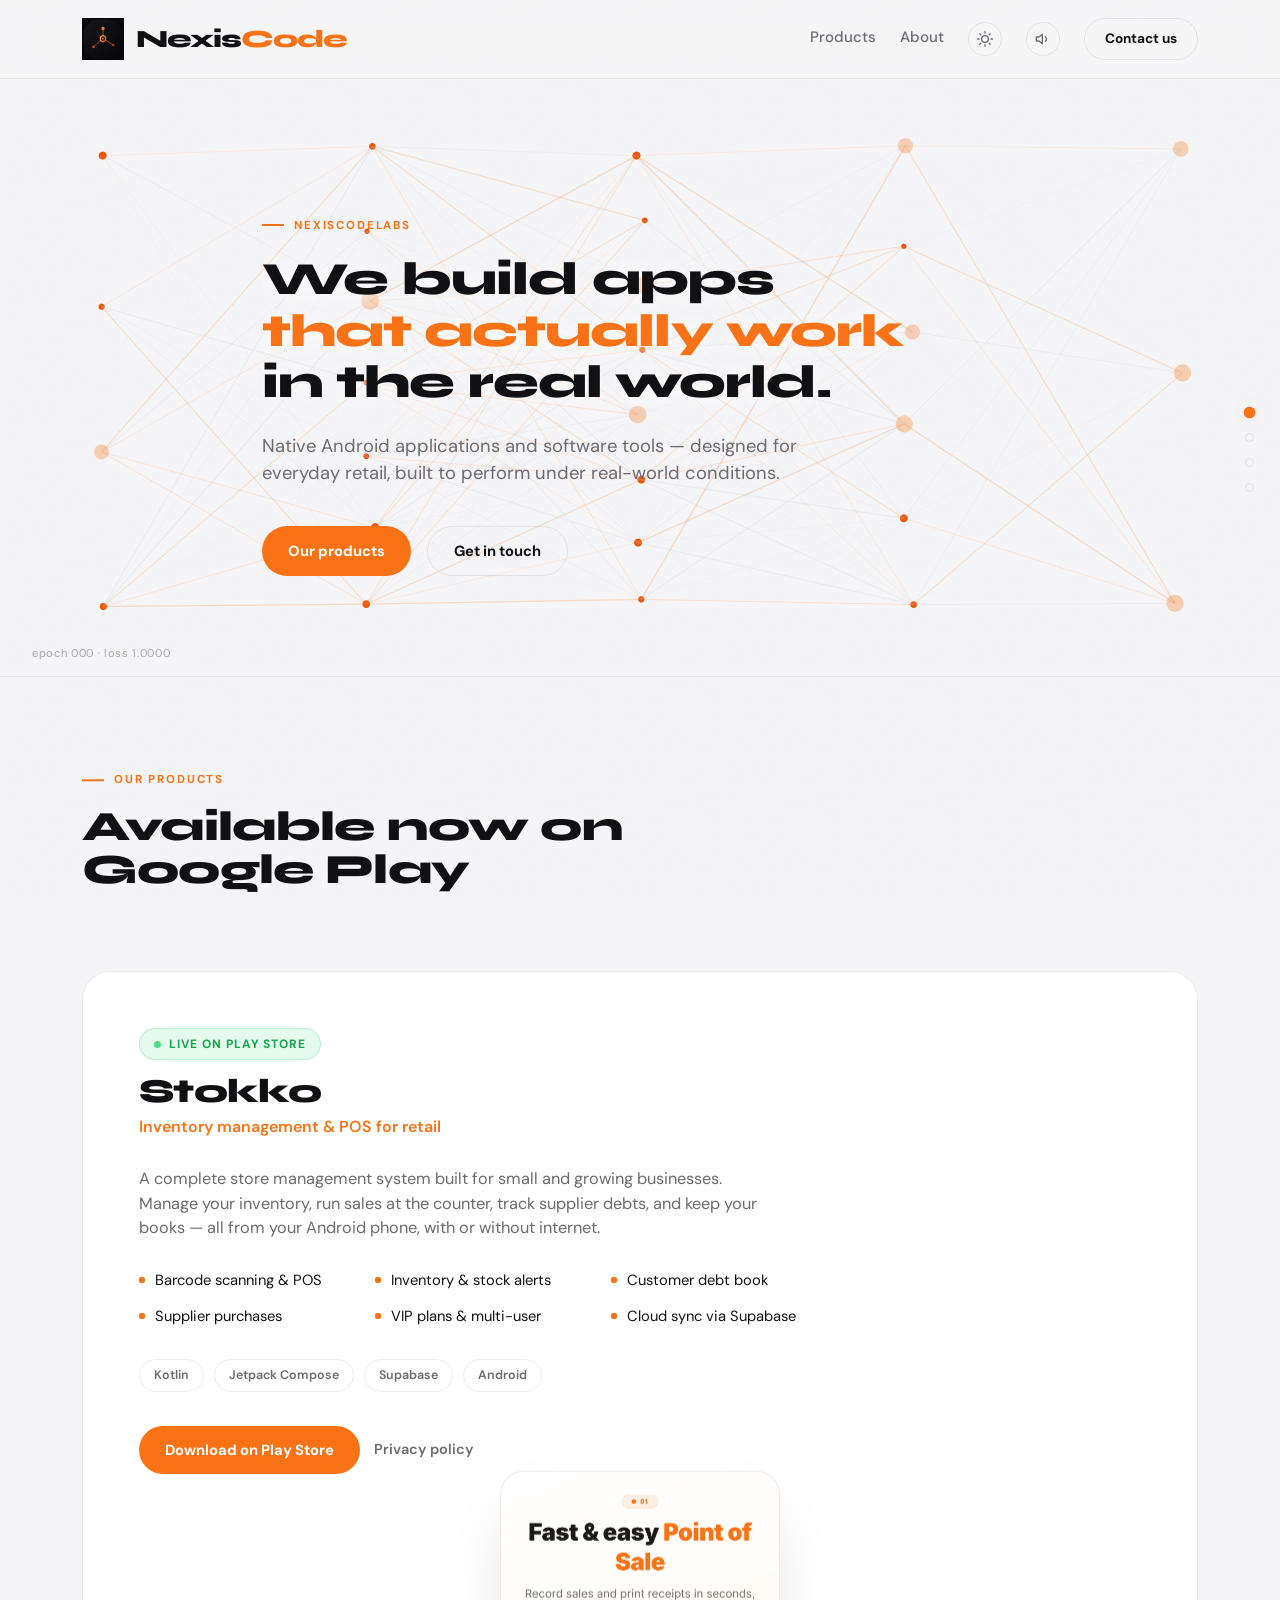
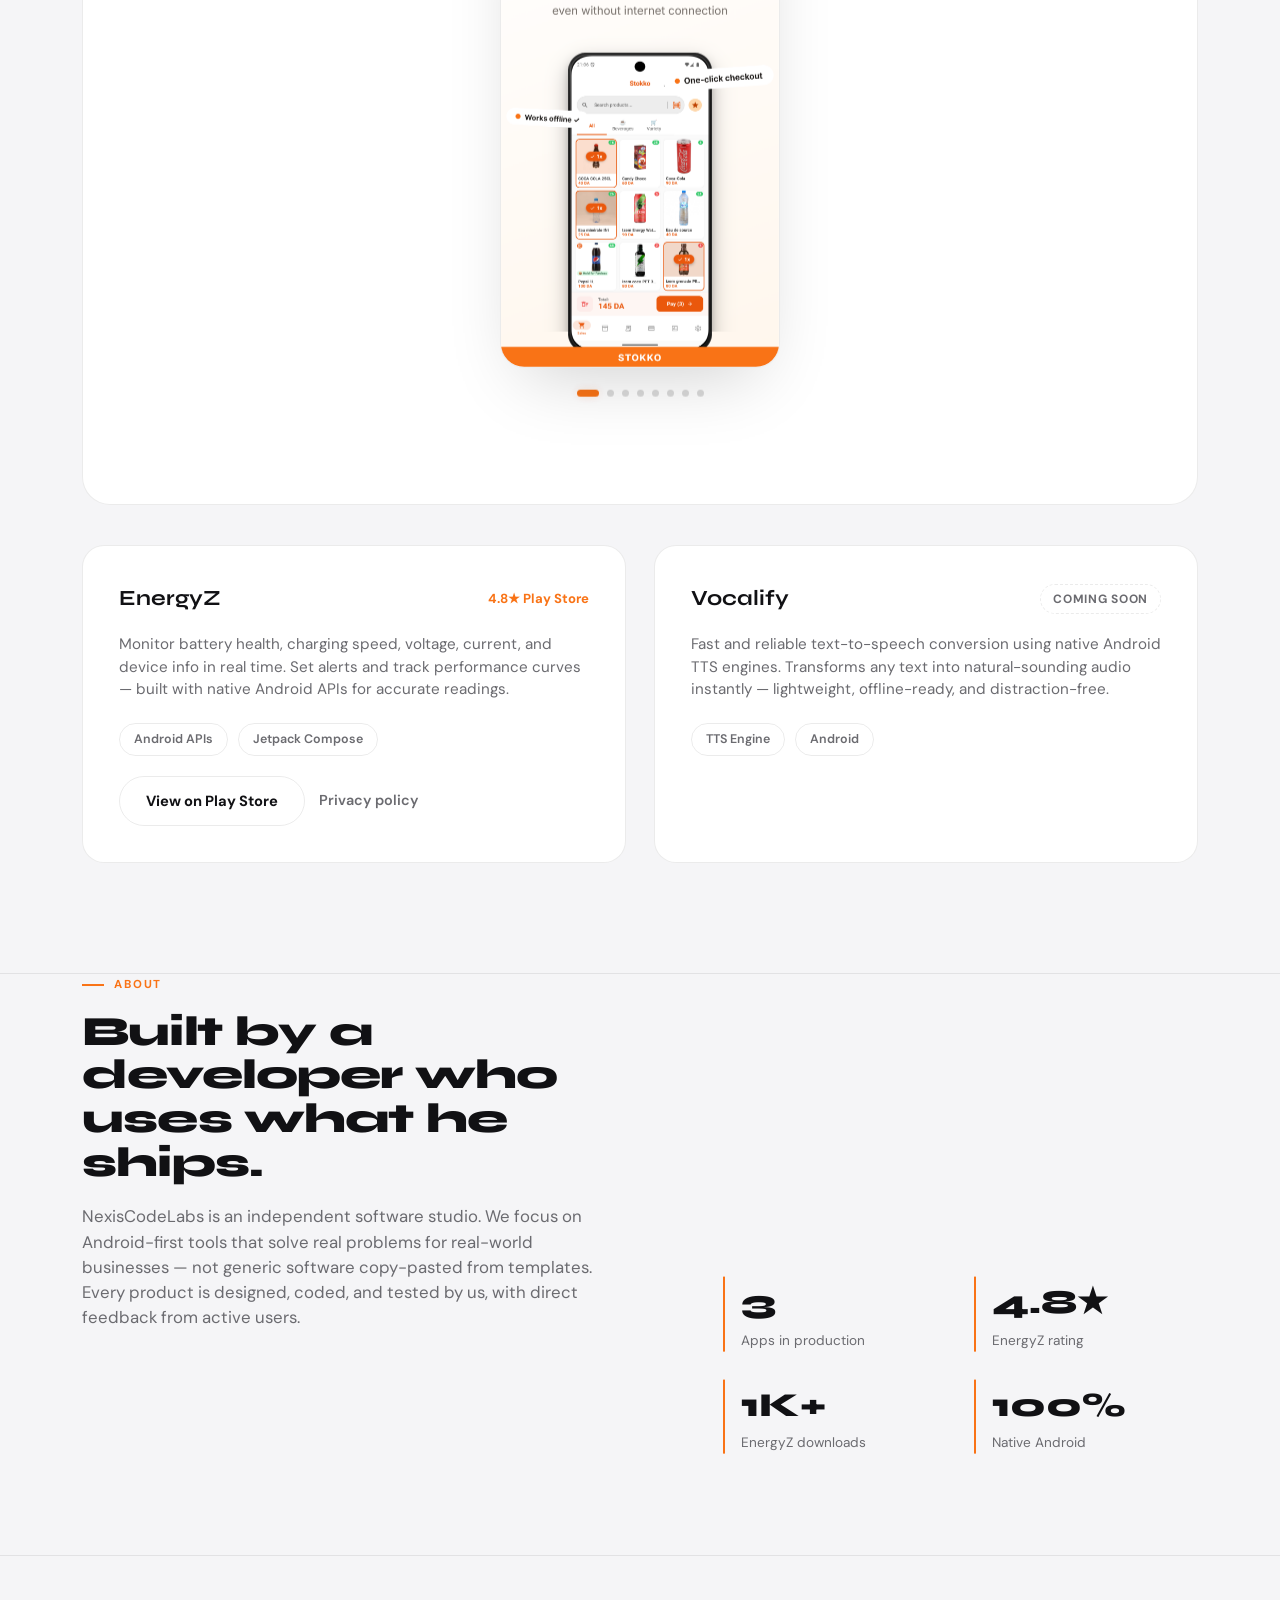
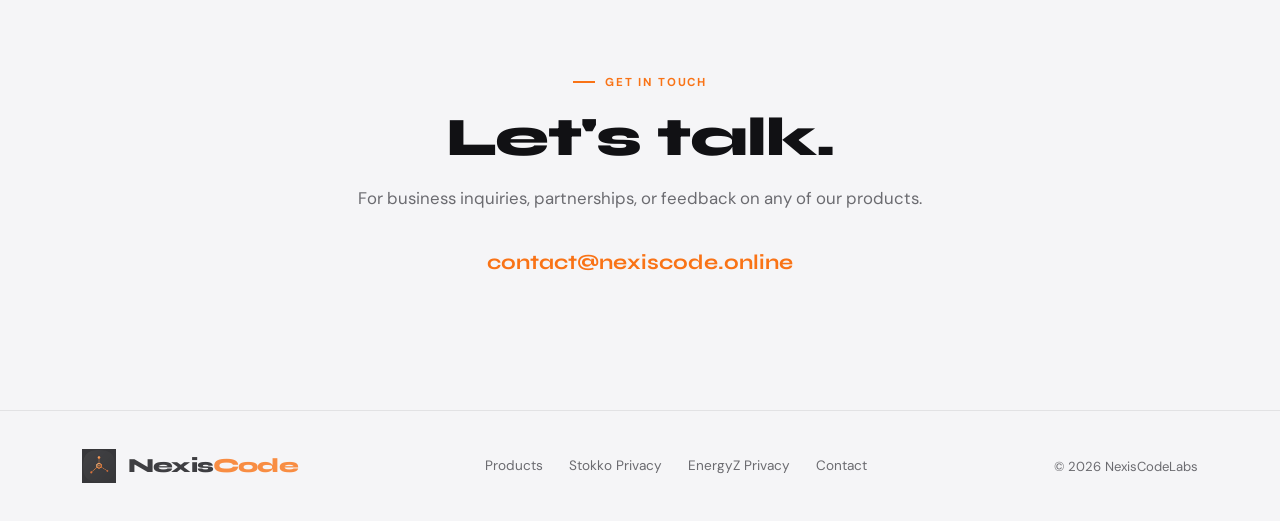
==== commit f24b5263: "Update index.html" ====
--- a/index.html
+++ b/index.html
@@ -1,5 +1,5 @@
 <!doctype html>
-<html lang="en">
+<html lang="en" data-theme="dark">
 <head>
 <meta charset="UTF-8">
 <meta name="viewport" content="width=device-width, initial-scale=1.0">
@@ -17,143 +17,121 @@
 <link rel="preconnect" href="https://fonts.googleapis.com">
 <link rel="preconnect" href="https://fonts.gstatic.com" crossorigin>
 <link href="https://fonts.googleapis.com/css2?family=Syne:wght@700;800&family=DM+Sans:wght@400;500;600;700&display=swap" rel="stylesheet">
+
+<script>
+  var savedTheme = localStorage.getItem('nx-theme');
+  var prefersLight = window.matchMedia('(prefers-color-scheme: light)').matches;
+  if(savedTheme === 'light' || (!savedTheme && prefersLight)) {
+    document.documentElement.setAttribute('data-theme', 'light');
+  }
+</script>
+
 <style>
   :root{
-    --bg:#08080a;
-    --bg-soft:#111114;
-    --panel:#141417;
-    --line:rgba(255,255,255,.08);
-    --ink:#f2efe9;
-    --ink-dim:#9a9a9f;
-    --orange:#f97316;
-    --orange-deep:#ea580c;
-    --orange-glow:rgba(249,115,22,.45);
-  }
+    /* النسخة المظلمة (الافتراضية) */
+    --bg: #08080a;
+    --bg-soft: #111114;
+    --panel: #141417;
+    --line: rgba(255,255,255,.08);
+    --ink: #f2efe9;
+    --ink-dim: #9a9a9f;
+    --orange: #f97316;
+    --orange-deep: #ea580c;
+    --orange-glow: rgba(249,115,22,.45);
+    
+    /* متغيرات الهيكل المظلم */
+    --nav-bg: rgba(8,8,10,.6);
+    --nav-bg-scroll: rgba(8,8,10,.9);
+    --lightbox-bg: rgba(8,8,10,.95);
+    --shadow-txt: rgba(8,8,10,.6);
+  }
+
+  [data-theme="light"] {
+    /* النسخة النهارية (الفاتحة) */
+    --bg: #f5f5f7;
+    --bg-soft: #ffffff;
+    --panel: #ffffff;
+    --line: rgba(0,0,0,.08);
+    --ink: #111114;
+    --ink-dim: #6b6b70;
+    --orange-glow: rgba(249,115,22,.15);
+    
+    /* متغيرات الهيكل الفاتح */
+    --nav-bg: rgba(245,245,247,.7);
+    --nav-bg-scroll: rgba(255,255,255,.95);
+    --lightbox-bg: rgba(245,245,247,.95);
+    --shadow-txt: rgba(255,255,255,.8);
+  }
+
   *{box-sizing:border-box;margin:0;padding:0;}
   html{scroll-behavior:smooth;}
   body{
-    background:var(--bg);
-    color:var(--ink);
-    font-family:'DM Sans',sans-serif;
-    line-height:1.5;
-    -webkit-font-smoothing:antialiased;
-    overflow-x:hidden;
+    background:var(--bg); color:var(--ink);
+    font-family:'DM Sans',sans-serif; line-height:1.5;
+    -webkit-font-smoothing:antialiased; overflow-x:hidden;
+    transition: background 0.4s ease, color 0.4s ease;
   }
   body.locked{overflow:hidden;height:100vh;}
-  h1,h2,h3,.display{
-    font-family:'Syne',sans-serif;
-    font-weight:800;
-    letter-spacing:-0.02em;
-    line-height:1.05;
-  }
+  h1,h2,h3,.display{ font-family:'Syne',sans-serif; font-weight:800; letter-spacing:-0.02em; line-height:1.05; }
   a{color:inherit;text-decoration:none;}
   img{max-width:100%;display:block;}
   .wrap{max-width:1180px;margin:0 auto;padding:0 32px;position:relative;z-index:2;}
+  
   .eyebrow{
-    display:inline-flex;align-items:center;gap:10px;
-    font-family:'DM Sans',sans-serif;font-weight:700;
-    font-size:.72rem;letter-spacing:.16em;text-transform:uppercase;
-    color:var(--orange);
+    display:inline-flex;align-items:center;gap:10px; font-family:'DM Sans',sans-serif;font-weight:700;
+    font-size:.72rem;letter-spacing:.16em;text-transform:uppercase; color:var(--orange);
   }
   .eyebrow::before{content:"";width:22px;height:2px;background:var(--orange);display:inline-block;}
   section{position:relative;}
+  
   .btn{
-    display:inline-flex;align-items:center;gap:8px;
-    padding:13px 26px;border-radius:100px;
+    display:inline-flex;align-items:center;gap:8px; padding:13px 26px;border-radius:100px;
     font-weight:700;font-size:.92rem;
     transition:transform .35s cubic-bezier(.2,.8,.2,1), background .18s ease, border-color .18s ease, box-shadow .35s ease;
-    white-space:nowrap;
-    position:relative;
-    will-change:transform;
-  }
-  .btn-solid{background:var(--orange);color:#08080a;}
+    white-space:nowrap; position:relative; will-change:transform;
+  }
+  .btn-solid{background:var(--orange);color:#ffffff;} /* دائماً نص أبيض للزر الصلب ليناسب البرتقالي */
   .btn-solid:hover{background:#fb923c;box-shadow:0 12px 34px -8px var(--orange-glow);}
   .btn-outline{border:1.5px solid var(--line);color:var(--ink);}
   .btn-outline:hover{border-color:var(--orange);color:var(--orange);box-shadow:0 12px 34px -12px var(--orange-glow);}
 
   /* ================= LOADER ================= */
   .loader{
-    position:fixed;inset:0;z-index:999;background:var(--bg);
-    display:flex;align-items:center;justify-content:center;
-    transition:transform 1s cubic-bezier(.76,0,.24,1);
-  }
-  .loader::after{
-    content:"";position:absolute;inset:0;
-    background:radial-gradient(circle at 50% 40%,rgba(249,115,22,.16),transparent 65%);
-    pointer-events:none;
-  }
+    position:fixed;inset:0;z-index:999;background:var(--bg); display:flex;align-items:center;justify-content:center;
+    transition:transform 1s cubic-bezier(.76,0,.24,1), background 0.4s ease;
+  }
+  .loader::after{ content:"";position:absolute;inset:0; background:radial-gradient(circle at 50% 40%,rgba(249,115,22,.16),transparent 65%); pointer-events:none; }
   .loader.loader--exit{transform:translateY(-100%);}
-  .loader-inner{position:relative;z-index:1;display:flex;flex-direction:column;align-items:center;gap:22px;
-    opacity:1;transition:opacity .4s ease, transform .5s ease;}
+  .loader-inner{position:relative;z-index:1;display:flex;flex-direction:column;align-items:center;gap:22px; opacity:1;transition:opacity .4s ease, transform .5s ease;}
   .loader.loader--exit .loader-inner{opacity:0;transform:scale(.92);}
   
   .loader-circle {
-    position: relative;
-    width: 86px;
-    height: 86px;
-    display: flex;
-    align-items: center;
-    justify-content: center;
-    border-radius: 50%;
-    background: rgba(20, 20, 23, 0.4);
-    box-shadow: 0 0 25px rgba(249,115,22, 0.15);
-    opacity: 0;
-    transform: scale(0.7);
-    animation: markIn .8s cubic-bezier(.2,.8,.2,1) .1s forwards;
+    position: relative; width: 86px; height: 86px; display: flex; align-items: center; justify-content: center;
+    border-radius: 50%; background: var(--line); box-shadow: 0 0 25px rgba(249,115,22, 0.15);
+    opacity: 0; transform: scale(0.7); animation: markIn .8s cubic-bezier(.2,.8,.2,1) .1s forwards;
   }
   .loader-circle::before {
-    content: "";
-    position: absolute;
-    inset: -3px;
-    border-radius: 50%;
-    border: 3px solid rgba(255, 255, 255, 0.05);
-    border-top-color: var(--orange);
-    border-right-color: var(--orange-deep);
+    content: ""; position: absolute; inset: -3px; border-radius: 50%; border: 3px solid transparent;
+    border-top-color: var(--orange); border-right-color: var(--orange-deep);
     animation: spin 1s cubic-bezier(0.68, -0.55, 0.265, 1.55) infinite;
   }
   @keyframes spin { 100% { transform: rotate(360deg); } }
-  .loader-mark {
-    width: 48px; height: 48px; z-index: 2;
-    border-radius: 50%; overflow: hidden; background: #000;
-  }
+  .loader-mark { width: 48px; height: 48px; z-index: 2; border-radius: 50%; overflow: hidden; background: #000; }
   .loader-mark img{width:100%;height:100%;object-fit:cover; transform: scale(1.05);}
   @keyframes markIn{to{opacity:1;transform:scale(1);}}
   
-  /* معالجة التحام الشعار في اللودر */
-  .loader-word{
-    display:flex; align-items:center; justify-content:center;
-    font-family:'Syne',sans-serif;font-weight:800;font-size:1.6rem;
-    letter-spacing:-0.03em; /* تقريب الحروف */
-    opacity:0;animation:markIn .8s cubic-bezier(.2,.8,.2,1) .25s forwards;
-  }
+  .loader-word{ display:flex; align-items:center; justify-content:center; font-family:'Syne',sans-serif;font-weight:800;font-size:1.6rem; letter-spacing:-0.03em; opacity:0;animation:markIn .8s cubic-bezier(.2,.8,.2,1) .25s forwards; }
   .loader-word .accent{color:var(--orange);}
   
-  .loader-bar{width:180px;height:2px;background:var(--line);border-radius:2px;overflow:hidden;
-    opacity:0;animation:markIn .6s ease .4s forwards;}
-  .loader-bar span{display:block;height:100%;width:0%;background:linear-gradient(90deg,var(--orange-deep),var(--orange));
-    box-shadow:0 0 12px var(--orange-glow);}
-  .loader-pct{font-size:.72rem;color:var(--ink-dim);letter-spacing:.1em;
-    opacity:0;animation:markIn .6s ease .5s forwards;font-variant-numeric:tabular-nums;}
+  .loader-bar{width:180px;height:2px;background:var(--line);border-radius:2px;overflow:hidden; opacity:0;animation:markIn .6s ease .4s forwards;}
+  .loader-bar span{display:block;height:100%;width:0%;background:linear-gradient(90deg,var(--orange-deep),var(--orange)); box-shadow:0 0 12px var(--orange-glow);}
+  .loader-pct{font-size:.72rem;color:var(--ink-dim);letter-spacing:.1em; opacity:0;animation:markIn .6s ease .5s forwards;font-variant-numeric:tabular-nums;}
 
   /* ================= GLOBALS ================= */
-  .scroll-progress{position:fixed;top:0;left:0;height:3px;width:0%;z-index:60;
-    background:linear-gradient(90deg,var(--orange-deep),var(--orange),#fdba74);
-    box-shadow:0 0 10px var(--orange-glow);transition:width .08s linear;}
-  .cursor-glow{
-    position:fixed;top:0;left:0;width:520px;height:520px;
-    pointer-events:none;z-index:1;
-    background:radial-gradient(circle,var(--orange-glow) 0%,rgba(249,115,22,0) 68%);
-    transform:translate(-50%,-50%);
-    opacity:0;transition:opacity .5s ease;
-    mix-blend-mode:screen;
-    will-change:transform;
-  }
+  .scroll-progress{position:fixed;top:0;left:0;height:3px;width:0%;z-index:60; background:linear-gradient(90deg,var(--orange-deep),var(--orange),#fdba74); box-shadow:0 0 10px var(--orange-glow);transition:width .08s linear;}
+  .cursor-glow{ position:fixed;top:0;left:0;width:520px;height:520px; pointer-events:none;z-index:1; background:radial-gradient(circle,var(--orange-glow) 0%,rgba(249,115,22,0) 68%); transform:translate(-50%,-50%); opacity:0;transition:opacity .5s ease; mix-blend-mode:screen; will-change:transform; }
   body.has-mouse .cursor-glow{opacity:.45;}
-  .cursor-dot,.cursor-ring{
-    position:fixed;top:0;left:0;pointer-events:none;z-index:70;
-    border-radius:50%;transform:translate(-50%,-50%);
-    opacity:0;transition:opacity .3s ease, width .25s ease, height .25s ease, background .25s ease, border-color .25s ease;
-  }
+  .cursor-dot,.cursor-ring{ position:fixed;top:0;left:0;pointer-events:none;z-index:70; border-radius:50%;transform:translate(-50%,-50%); opacity:0;transition:opacity .3s ease, width .25s ease, height .25s ease, background .25s ease, border-color .25s ease; }
   .cursor-dot{width:6px;height:6px;background:var(--orange);}
   .cursor-ring{width:34px;height:34px;border:1.5px solid rgba(249,115,22,.55);}
   body.has-mouse .cursor-dot,body.has-mouse .cursor-ring{opacity:1;}
@@ -161,112 +139,76 @@
   @media (hover:hover) and (pointer:fine){ body.has-mouse, body.has-mouse a, body.has-mouse button{cursor:none;} }
 
   /* ================= NAV & SCROLLSPY ================= */
-  .scrollspy{position:fixed;right:26px;top:50%;transform:translateY(-50%);z-index:45;
-    display:flex;flex-direction:column;gap:16px;align-items:center;}
-  .scrollspy button{
-    width:9px;height:9px;border-radius:50%;border:1.5px solid var(--line);background:transparent;
-    padding:0;cursor:pointer;position:relative;transition:border-color .3s ease,background .3s ease,transform .3s ease;
-  }
-  .scrollspy button::after{
-    content:attr(data-label);position:absolute;right:20px;top:50%;transform:translateY(-50%);
-    font-size:.72rem;font-weight:600;color:var(--ink-dim);white-space:nowrap;
-    opacity:0;transition:opacity .25s ease,transform .25s ease;pointer-events:none;
-  }
+  .scrollspy{position:fixed;right:26px;top:50%;transform:translateY(-50%);z-index:45; display:flex;flex-direction:column;gap:16px;align-items:center;}
+  .scrollspy button{ width:9px;height:9px;border-radius:50%;border:1.5px solid var(--line);background:transparent; padding:0;cursor:pointer;position:relative;transition:border-color .3s ease,background .3s ease,transform .3s ease; }
+  .scrollspy button::after{ content:attr(data-label);position:absolute;right:20px;top:50%;transform:translateY(-50%); font-size:.72rem;font-weight:600;color:var(--ink-dim);white-space:nowrap; opacity:0;transition:opacity .25s ease,transform .25s ease;pointer-events:none; }
   .scrollspy button:hover::after{opacity:1;transform:translateY(-50%) translateX(-4px);}
-  .scrollspy button.active{background:var(--orange);border-color:var(--orange);transform:scale(1.3);
-    box-shadow:0 0 12px var(--orange-glow);}
+  .scrollspy button.active{background:var(--orange);border-color:var(--orange);transform:scale(1.3); box-shadow:0 0 12px var(--orange-glow);}
   @media (max-width:1080px){.scrollspy{display:none;}}
 
   header.nav{
-    position:sticky;top:0;z-index:50;
-    background:rgba(8,8,10,.6);
-    backdrop-filter:blur(14px);
-    border-bottom:1px solid var(--line);
-    transition:background .4s ease,border-color .4s ease;
-  }
-  header.nav.scrolled{background:rgba(8,8,10,.9);}
+    position:sticky;top:0;z-index:50; background:var(--nav-bg); backdrop-filter:blur(14px);
+    border-bottom:1px solid var(--line); transition:background .4s ease,border-color .4s ease;
+  }
+  header.nav.scrolled{background:var(--nav-bg-scroll);}
   .nav-inner{display:flex;align-items:center;justify-content:space-between;padding:18px 32px;max-width:1180px;margin:0 auto;}
   
-  /* معالجة حاسمة لشعار NexisCode ليكون ملتصقاً وحاداً */
   .brand-logo-wrap { display:flex; align-items:center; gap:12px; }
-  .brand-text {
-    display:flex; align-items:center;
-    font-family:'Syne',sans-serif; font-weight:800; font-size:1.55rem;
-    letter-spacing:-0.04em; /* دمج الحروف بشدة */
-    color:var(--ink);
-  }
+  .brand-text { display:flex; align-items:center; font-family:'Syne',sans-serif; font-weight:800; font-size:1.55rem; letter-spacing:-0.04em; color:var(--ink); }
   .brand-text .accent { color:var(--orange); }
   .brand img{width:42px;height:42px;object-fit:contain;display:block;}
   
-  .nav-links{display:flex;align-items:center;gap:34px;font-size:.94rem;color:var(--ink-dim);font-weight:500;}
+  .nav-links{display:flex;align-items:center;gap:24px;font-size:.94rem;color:var(--ink-dim);font-weight:500;}
   .nav-links a:not(.btn){position:relative;padding-bottom:4px;transition:color .25s ease;}
-  .nav-links a:not(.btn)::after{
-    content:"";position:absolute;left:0;bottom:0;width:0;height:1.5px;
-    background:var(--orange);transition:width .3s cubic-bezier(.2,.8,.2,1);
-  }
+  .nav-links a:not(.btn)::after{ content:"";position:absolute;left:0;bottom:0;width:0;height:1.5px; background:var(--orange);transition:width .3s cubic-bezier(.2,.8,.2,1); }
   .nav-links a:not(.btn):hover{color:var(--ink);}
   .nav-links a:not(.btn):hover::after{width:100%;}
   .nav-links .btn{padding:10px 20px;font-size:.85rem;}
-  .sound-toggle{
+  
+  .icon-btn{
     width:34px;height:34px;border-radius:50%;border:1.5px solid var(--line);background:transparent;
     display:flex;align-items:center;justify-content:center;cursor:pointer;color:var(--ink-dim);
     transition:border-color .25s ease,color .25s ease;flex:none;
   }
-  .sound-toggle:hover{border-color:var(--orange);color:var(--orange);}
-  .sound-toggle svg{width:16px;height:16px;}
+  .icon-btn:hover{border-color:var(--orange);color:var(--orange);}
+  .icon-btn svg{width:16px;height:16px;}
+  
+  /* أزرار الثيم */
+  [data-theme="light"] .moon-icon { display: none; }
+  [data-theme="light"] .sun-icon { display: block !important; }
+  [data-theme="dark"] .sun-icon { display: none; }
 
   /* ================= BACKGROUNDS ================= */
-  .aurora{
-    position:absolute;inset:-10% -10% auto -10%;height:130%;
-    z-index:0;pointer-events:none;
-    filter:blur(60px) saturate(130%);
-    opacity:.6;
-  }
-  .aurora span{
-    position:absolute;border-radius:50%;
-    mix-blend-mode:screen;
-    animation:drift 22s ease-in-out infinite;
-  }
+  .aurora{ position:absolute;inset:-10% -10% auto -10%;height:130%; z-index:0;pointer-events:none; filter:blur(60px) saturate(130%); opacity:.6; }
+  .aurora span{ position:absolute;border-radius:50%; mix-blend-mode:screen; animation:drift 22s ease-in-out infinite; }
   .aurora span:nth-child(1){ width:520px;height:520px;left:2%;top:6%; background:radial-gradient(circle,rgba(249,115,22,.55),transparent 70%); animation-duration:26s; }
   .aurora span:nth-child(2){ width:440px;height:440px;right:6%;top:-4%; background:radial-gradient(circle,rgba(234,88,12,.4),transparent 70%); animation-duration:31s;animation-delay:-6s; }
   .aurora span:nth-child(3){ width:380px;height:380px;left:32%;bottom:-10%; background:radial-gradient(circle,rgba(249,115,22,.28),transparent 70%); animation-duration:19s;animation-delay:-11s; }
   @keyframes drift{ 0%,100%{transform:translate(0,0) scale(1);} 33%{transform:translate(4%,6%) scale(1.08);} 66%{transform:translate(-5%,-3%) scale(.94);} }
+  
+  /* في النسخة الفاتحة، يتم إخفاء الخلفية الدخانية الملونة وتخفيف الضجيج */
+  [data-theme="light"] .aurora { display: none; }
+  [data-theme="light"] .grain { opacity: .015; }
+
   #particleCanvas{position:absolute;inset:0;width:100%;height:100%;z-index:0;pointer-events:none;}
-  .nn-readout{
-    position:absolute;left:32px;bottom:14px;z-index:1;
-    font-size:.7rem;letter-spacing:.06em;color:var(--ink-dim);opacity:.55;
-    font-variant-numeric:tabular-nums;pointer-events:none;
-  }
-  .grain{
-    position:fixed;inset:0;z-index:1;pointer-events:none;opacity:.035;
-    background-image:url("data:image/svg+xml,%3Csvg xmlns='http://www.w3.org/2000/svg' width='120' height='120'%3E%3Cfilter id='n'%3E%3CfeTurbulence type='fractalNoise' baseFrequency='.9' numOctaves='2' stitchTiles='stitch'/%3E%3C/filter%3E%3Crect width='100%25' height='100%25' filter='url(%23n)'/%3E%3C/svg%3E");
-  }
+  .nn-readout{ position:absolute;left:32px;bottom:14px;z-index:1; font-size:.7rem;letter-spacing:.06em;color:var(--ink-dim);opacity:.55; font-variant-numeric:tabular-nums;pointer-events:none; }
+  .grain{ position:fixed;inset:0;z-index:1;pointer-events:none;opacity:.035; background-image:url("data:image/svg+xml,%3Csvg xmlns='http://www.w3.org/2000/svg' width='120' height='120'%3E%3Cfilter id='n'%3E%3CfeTurbulence type='fractalNoise' baseFrequency='.9' numOctaves='2' stitchTiles='stitch'/%3E%3C/filter%3E%3Crect width='100%25' height='100%25' filter='url(%23n)'/%3E%3C/svg%3E"); }
 
   /* ================= HERO ================= */
   .hero{padding:130px 0 100px;overflow:hidden;position:relative;}
   .hero-inner{position:relative;z-index:2;max-width:820px;}
   .hero .eyebrow{opacity:0;}
   body.ready .hero .eyebrow{animation:riseIn .8s cubic-bezier(.2,.8,.2,1) .1s forwards;}
-  .hero h1{font-size:clamp(2rem,3.6vw,3.15rem);margin:20px 0 24px;color:var(--ink);perspective:800px;line-height:1.12; text-shadow:0 2px 24px rgba(8,8,10,.6);}
+  .hero h1{font-size:clamp(2rem,3.6vw,3.15rem);margin:20px 0 24px;color:var(--ink);perspective:800px;line-height:1.12; text-shadow:0 2px 24px var(--shadow-txt);}
   .hero h1 .hl{color:var(--orange);}
   .hero h1 .word{display:inline-block;overflow:hidden;vertical-align:top;}
-  .hero h1 .word span{
-    display:inline-block;transform:translateY(115%) rotate(4deg);
-    animation:wordUp .95s cubic-bezier(.16,1,.3,1) forwards;
-    animation-play-state:paused;
-  }
+  .hero h1 .word span{ display:inline-block;transform:translateY(115%) rotate(4deg); animation:wordUp .95s cubic-bezier(.16,1,.3,1) forwards; animation-play-state:paused; }
   body.ready .hero h1 .word span{animation-play-state:running;}
   @keyframes wordUp{to{transform:translateY(0) rotate(0);}}
   @keyframes riseIn{from{opacity:0;transform:translateY(14px);}to{opacity:1;transform:translateY(0);}}
-  .hero p{
-    font-size:1.15rem;color:var(--ink-dim);max-width:560px;margin-bottom:38px;
-    opacity:0;
-  }
+  .hero p{ font-size:1.15rem;color:var(--ink-dim);max-width:560px;margin-bottom:38px; opacity:0; }
   body.ready .hero p{animation:riseIn .9s cubic-bezier(.2,.8,.2,1) .55s forwards;}
-  .hero-ctas{
-    display:flex;gap:16px;flex-wrap:wrap;
-    opacity:0;
-  }
+  .hero-ctas{ display:flex;gap:16px;flex-wrap:wrap; opacity:0; }
   body.ready .hero-ctas{animation:riseIn .9s cubic-bezier(.2,.8,.2,1) .75s forwards;}
 
   .section-head{max-width:600px;margin-bottom:56px;}
@@ -287,15 +229,10 @@
   /* STOKKO CARD */
   .stokko-card{
     background:linear-gradient(155deg,var(--panel),var(--bg-soft));
-    border:1px solid var(--line);
-    border-radius:28px;
-    padding:56px;
-    margin-bottom:40px;
-    position:relative;
-    overflow:hidden;
+    border:1px solid var(--line); border-radius:28px; padding:56px; margin-bottom:40px;
+    position:relative; overflow:hidden;
     transition:transform .5s cubic-bezier(.2,.8,.2,1), box-shadow .5s ease, border-color .5s ease;
-    transform-style:preserve-3d;
-    will-change:transform;
+    transform-style:preserve-3d; will-change:transform;
   }
   .stokko-card::before{
     content:"";position:absolute;inset:0;border-radius:28px;padding:1px;
@@ -305,37 +242,27 @@
     opacity:0;transition:opacity .5s ease;pointer-events:none;
   }
   .stokko-card:hover::before{opacity:1;}
-  .stokko-card:hover{box-shadow:0 40px 90px -40px rgba(249,115,22,.25);border-color:rgba(249,115,22,.2);}
+  .stokko-card:hover{box-shadow:0 40px 90px -40px var(--orange-glow);border-color:var(--orange-glow);}
   .stokko-top{display:flex;justify-content:space-between;align-items:flex-start;gap:24px;flex-wrap:wrap;margin-bottom:8px;}
   .badge-live{
-    display:inline-flex;align-items:center;gap:8px;
-    font-size:.75rem;font-weight:700;letter-spacing:.08em;text-transform:uppercase;
-    color:#86efac;background:rgba(134,239,172,.1);border:1px solid rgba(134,239,172,.25);
-    padding:6px 14px;border-radius:100px;
-  }
-  .badge-live::before{content:"";width:7px;height:7px;border-radius:50%;background:#4ade80;
-    box-shadow:0 0 0 0 rgba(74,222,128,.6);animation:pulseDot 2s ease-out infinite;}
-  @keyframes pulseDot{
-    0%{box-shadow:0 0 0 0 rgba(74,222,128,.55);}
-    70%{box-shadow:0 0 0 8px rgba(74,222,128,0);}
-    100%{box-shadow:0 0 0 0 rgba(74,222,128,0);}
-  }
+    display:inline-flex;align-items:center;gap:8px; font-size:.75rem;font-weight:700;letter-spacing:.08em;text-transform:uppercase;
+    color:#16a34a;background:rgba(74,222,128,.15);border:1px solid rgba(74,222,128,.3); padding:6px 14px;border-radius:100px;
+  }
+  [data-theme="dark"] .badge-live { color:#86efac;background:rgba(134,239,172,.1);border:1px solid rgba(134,239,172,.25); }
+  
+  .badge-live::before{content:"";width:7px;height:7px;border-radius:50%;background:#4ade80; box-shadow:0 0 0 0 rgba(74,222,128,.6);animation:pulseDot 2s ease-out infinite;}
+  @keyframes pulseDot{ 0%{box-shadow:0 0 0 0 rgba(74,222,128,.55);} 70%{box-shadow:0 0 0 8px rgba(74,222,128,0);} 100%{box-shadow:0 0 0 0 rgba(74,222,128,0);} }
   .stokko-card h3{font-size:2.1rem;margin:14px 0 6px;}
   .stokko-sub{color:var(--orange);font-weight:600;font-size:1rem;margin-bottom:20px;}
   .stokko-desc{color:var(--ink-dim);font-size:1.02rem;max-width:640px;margin-bottom:28px;}
-  .feature-grid{
-    display:grid;grid-template-columns:repeat(3,1fr);gap:14px 28px;
-    margin-bottom:32px;max-width:680px;
-  }
-  .feature-grid div{
-    display:flex;align-items:center;gap:10px;font-size:.92rem;color:var(--ink);
-  }
+  .feature-grid{ display:grid;grid-template-columns:repeat(3,1fr);gap:14px 28px; margin-bottom:32px;max-width:680px; }
+  .feature-grid div{ display:flex;align-items:center;gap:10px;font-size:.92rem;color:var(--ink); }
   .feature-grid div::before{content:"";width:6px;height:6px;background:var(--orange);border-radius:2px;flex:none;}
   .stack-row{display:flex;gap:10px;flex-wrap:wrap;margin-bottom:34px;}
   
   .chip{
     font-size:.78rem;font-weight:600;color:var(--ink-dim);
-    border:1px solid var(--line);padding:6px 14px;border-radius:100px;
+    border:1px solid var(--line);padding:6px 14px;border-radius:100px; background:transparent;
     transition:border-color .25s ease,color .25s ease,transform .25s ease;
     display: inline-block; cursor: pointer; text-decoration: none;
   }
@@ -352,22 +279,15 @@
     border-radius:24px; overflow:hidden; border:1px solid var(--line);
     background:var(--bg-soft); box-shadow:0 30px 70px -25px rgba(0,0,0,.7);
     transition:transform .4s cubic-bezier(.2,.8,.2,1),box-shadow .4s ease;
-    cursor: grab; touch-action: pan-y; 
-    user-select: none; -webkit-user-select: none;
-  }
+    cursor: grab; touch-action: pan-y; user-select: none; -webkit-user-select: none;
+  }
+  [data-theme="light"] .gallery-frame { box-shadow: 0 30px 70px -25px rgba(0,0,0,.2); }
   .gallery-frame:active{cursor: grabbing;}
-  .gallery-frame:hover{transform:rotateX(2deg) rotateY(-4deg) translateY(-4px);box-shadow:0 40px 90px -25px rgba(249,115,22,.18);}
-  
-  .gallery-track {
-    display: flex; width: 100%; height: 100%;
-    transition: transform 0.5s cubic-bezier(0.2, 0.8, 0.2, 1);
-    will-change: transform;
-  }
+  .gallery-frame:hover{transform:rotateX(2deg) rotateY(-4deg) translateY(-4px);box-shadow:0 40px 90px -25px var(--orange-glow);}
+  
+  .gallery-track { display: flex; width: 100%; height: 100%; transition: transform 0.5s cubic-bezier(0.2, 0.8, 0.2, 1); will-change: transform; }
   .gallery-track.is-dragging { transition: none; }
-  .gallery-track img {
-    flex: 0 0 100%; width: 100%; height: 100%; object-fit: cover;
-    pointer-events: none; 
-  }
+  .gallery-track img { flex: 0 0 100%; width: 100%; height: 100%; object-fit: cover; pointer-events: none; }
   
   .swipe-hint {
     position: absolute; inset: 0; display: flex; align-items: center; justify-content: space-between;
@@ -375,18 +295,16 @@
   }
   .gallery-frame:hover .swipe-hint { opacity: 1; }
   .swipe-hint svg {
-    width: 22px; height: 22px; color: rgba(255,255,255,0.7);
+    width: 22px; height: 22px; color: rgba(255,255,255,0.8);
     filter: drop-shadow(0 2px 4px rgba(0,0,0,0.8)); animation: nudgeX 1.5s ease-in-out infinite alternate;
   }
   .swipe-hint svg:first-child { animation-direction: alternate-reverse; }
   @keyframes nudgeX { 0% { transform: translateX(-3px); } 100% { transform: translateX(3px); } }
 
   .gallery-dots{display:flex;gap:8px;margin-top:22px;}
-  .gallery-dots button{
-    width:7px;height:7px;padding:0;border-radius:100px;border:none;
-    background:var(--line);cursor:pointer; transition:background .3s ease, width .3s ease;
-  }
-  .gallery-dots button.is-active{background:var(--orange);width:22px;box-shadow:0 0 10px var(--orange-glow);}
+  .gallery-dots button{ width:7px;height:7px;padding:0;border-radius:100px;border:none; background:var(--line);cursor:pointer; transition:background .3s ease, width .3s ease; }
+  [data-theme="light"] .gallery-dots button { background: rgba(0,0,0,0.15); }
+  .gallery-dots button.is-active{background:var(--orange) !important;width:22px;box-shadow:0 0 10px var(--orange-glow);}
 
   /* SECONDARY PRODUCTS */
   .other-products{display:grid;grid-template-columns:1fr 1fr;gap:28px;}
@@ -395,8 +313,8 @@
     transition:transform .4s cubic-bezier(.2,.8,.2,1),border-color .4s ease,box-shadow .4s ease;
   }
   .mini-card:hover{
-    transform:translateY(-6px); border-color:rgba(249,115,22,.4);
-    box-shadow:0 26px 60px -30px rgba(249,115,22,.3), inset 0 0 30px rgba(249,115,22,.03);
+    transform:translateY(-6px); border-color:var(--orange-glow);
+    box-shadow:0 26px 60px -30px var(--orange-glow), inset 0 0 30px rgba(249,115,22,.03);
   }
   .mini-top{display:flex;justify-content:space-between;align-items:center;margin-bottom:18px;}
   .mini-card h4{font-family:'Syne',sans-serif;font-weight:700;font-size:1.35rem;}
@@ -429,6 +347,9 @@
 
   footer{border-top:1px solid var(--line);padding:38px 0;}
   .footer-inner{display:flex;justify-content:space-between;align-items:center;flex-wrap:wrap;gap:16px;}
+  .footer-inner .brand-logo-wrap{opacity:0.8;}
+  .footer-inner .brand-text{font-size:1.25rem;} 
+  
   .footer-links{display:flex;gap:26px;font-size:.85rem;color:var(--ink-dim);flex-wrap:wrap;}
   .footer-links a:hover{color:var(--ink);}
   .copyright{font-size:.82rem;color:var(--ink-dim);}
@@ -436,15 +357,15 @@
   /* ================= LIGHTBOX SWIPEABLE ================= */
   .lightbox {
     position: fixed; inset: 0; z-index: 9999;
-    background: rgba(8, 8, 10, 0.95); backdrop-filter: blur(10px);
+    background: var(--lightbox-bg); backdrop-filter: blur(10px);
     display: flex; align-items: center; justify-content: center;
-    opacity: 0; pointer-events: none; transition: opacity 0.3s ease;
+    opacity: 0; pointer-events: none; transition: opacity 0.3s ease, background 0.4s ease;
   }
   .lightbox.is-open { opacity: 1; pointer-events: all; }
   
   .lightbox-nav {
     position: absolute; top: 50%; transform: translateY(-50%);
-    color: rgba(255,255,255,0.4); font-size: 3rem; font-weight: 300;
+    color: var(--ink-dim); font-size: 3rem; font-weight: 300;
     cursor: pointer; padding: 20px; user-select: none;
     transition: color 0.3s ease, transform 0.2s ease; z-index: 2;
   }
@@ -453,23 +374,24 @@
   .lightbox-next { right: 15px; }
 
   #lightboxImg {
-    max-height: 90vh; max-width: 90vw;
-    border-radius: 16px; box-shadow: 0 20px 60px rgba(0,0,0,0.8);
+    max-height: 90vh; max-width: 90vw; border-radius: 16px;
+    box-shadow: 0 20px 60px rgba(0,0,0,0.8);
     transform: scale(0.95) translateX(0); 
     transition: transform 0.3s cubic-bezier(.2,.8,.2,1), opacity 0.2s ease;
     object-fit: contain; cursor: grab; user-select: none;
   }
+  [data-theme="light"] #lightboxImg { box-shadow: 0 20px 60px rgba(0,0,0,0.25); }
   #lightboxImg:active { cursor: grabbing; }
   .lightbox.is-open #lightboxImg { transform: scale(1) translateX(0); }
   
   .lightbox-close {
-    position: absolute; top: 24px; right: 24px; color: white;
+    position: absolute; top: 24px; right: 24px; color: var(--ink);
     font-size: 2.5rem; cursor: pointer; width: 44px; height: 44px;
     display: flex; align-items: center; justify-content: center;
-    background: rgba(255,255,255,0.1); border-radius: 50%;
+    background: var(--line); border-radius: 50%;
     transition: background 0.2s ease; z-index: 2;
   }
-  .lightbox-close:hover { background: rgba(249,115,22,0.8); }
+  .lightbox-close:hover { background: rgba(249,115,22,0.8); color: #fff;}
 
   @media (max-width:860px){
     .nav-links{display:none;}
@@ -479,7 +401,7 @@
     .stokko-card{padding:34px 24px;}
     .hero{padding:110px 0 60px;}
     .cursor-glow,.cursor-dot,.cursor-ring{display:none;}
-    .lightbox-nav { display: none; /* إخفاء الأزرار الجانبية في الهاتف والاعتماد على السحب */ }
+    .lightbox-nav { display: none; }
   }
   @media (prefers-reduced-motion:reduce){
     *{animation-duration:.001ms !important;animation-iteration-count:1 !important;transition-duration:.001ms !important;}
@@ -497,7 +419,6 @@
     <div class="loader-circle">
         <div class="loader-mark"><img src="LOGO.png" alt="NexisCode"></div>
     </div>
-    <!-- تم دمج النص بالكامل -->
     <div class="loader-word">Nexis<span class="accent">Code</span></div>
     <div class="loader-bar"><span id="loaderFill"></span></div>
     <div class="loader-pct" id="loaderPct">0%</div>
@@ -522,14 +443,19 @@
     <a class="brand" href="#top">
       <div class="brand-logo-wrap">
         <img src="LOGO.png" alt="NexisCode logo">
-        <!-- دمج الشعار باستخدام خصائص CSS المحدثة -->
         <div class="brand-text">Nexis<span class="accent">Code</span></div>
       </div>
     </a>
     <nav class="nav-links">
       <a href="#products" class="scramble">Products</a>
       <a href="#about" class="scramble">About</a>
-      <button class="sound-toggle" id="soundToggle" aria-label="Toggle sound" title="Toggle click sound">
+      
+      <button class="icon-btn theme-toggle" id="themeToggle" aria-label="Toggle theme" title="Toggle Light/Dark Mode">
+        <svg class="sun-icon" viewBox="0 0 24 24" fill="none" stroke="currentColor" stroke-width="2" stroke-linecap="round" stroke-linejoin="round" style="display:none;"><circle cx="12" cy="12" r="5"></circle><line x1="12" y1="1" x2="12" y2="3"></line><line x1="12" y1="21" x2="12" y2="23"></line><line x1="4.22" y1="4.22" x2="5.64" y2="5.64"></line><line x1="18.36" y1="18.36" x2="19.78" y2="19.78"></line><line x1="1" y1="12" x2="3" y2="12"></line><line x1="21" y1="12" x2="23" y2="12"></line><line x1="4.22" y1="19.78" x2="5.64" y2="18.36"></line><line x1="18.36" y1="5.64" x2="19.78" y2="4.22"></line></svg>
+        <svg class="moon-icon" viewBox="0 0 24 24" fill="none" stroke="currentColor" stroke-width="2" stroke-linecap="round" stroke-linejoin="round"><path d="M21 12.79A9 9 0 1 1 11.21 3 7 7 0 0 0 21 12.79z"></path></svg>
+      </button>
+
+      <button class="icon-btn sound-toggle" id="soundToggle" aria-label="Toggle sound" title="Toggle click sound">
         <svg viewBox="0 0 24 24" fill="none" stroke="currentColor" stroke-width="2" stroke-linecap="round" stroke-linejoin="round"><polygon points="11 5 6 9 2 9 2 15 6 15 11 19 11 5"></polygon><path d="M15.54 8.46a5 5 0 0 1 0 7.07"></path></svg>
       </button>
       <a class="btn btn-outline magnetic" href="#contact">Contact us</a>
@@ -560,7 +486,6 @@
         <h2>Available now on Google Play</h2>
       </div>
 
-      <!-- STOKKO -->
       <article class="stokko-card reveal tilt-card">
         <div class="stokko-top">
           <div>
@@ -622,7 +547,6 @@
         </div>
       </article>
 
-      <!-- SECONDARY PRODUCTS -->
       <div class="other-products stagger">
         <div class="mini-card">
           <div class="mini-top">
@@ -698,7 +622,6 @@
   </div>
 </footer>
 
-<!-- Lightbox Modal مع أزرار التنقل -->
 <div id="lightbox" class="lightbox">
   <div class="lightbox-close" id="lightboxClose">&times;</div>
   <div class="lightbox-nav lightbox-prev" id="lbPrev">&lsaquo;</div>
@@ -760,7 +683,7 @@
     document.addEventListener('mousemove', function(e){
       body.classList.add('has-mouse'); mx = e.clientX; my = e.clientY;
       glow.style.transform = 'translate(' + mx + 'px,' + my + 'px) translate(-50%,-50%)'; dot.style.transform = 'translate(' + mx + 'px,' + my + 'px) translate(-50%,-50%)';
-      var target = e.target; body.classList.toggle('cursor-active', !!(target.closest && target.closest('a,button,.chip,.gallery-dots button,.gallery-frame, .lightbox-nav')));
+      var target = e.target; body.classList.toggle('cursor-active', !!(target.closest && target.closest('a,button,.chip,.gallery-dots button,.gallery-frame, .lightbox-nav, .theme-toggle')));
     }, {passive:true});
     function ringLoop(){ ringX += (mx - ringX) * 0.18; ringY += (my - ringY) * 0.18; ring.style.transform = 'translate(' + ringX + 'px,' + ringY + 'px) translate(-50%,-50%)'; requestAnimationFrame(ringLoop); }
     ringLoop();
@@ -791,6 +714,30 @@
     var ro = new IntersectionObserver(function(entries){ entries.forEach(function(entry){ if(entry.isIntersecting){ entry.target.classList.add('is-visible'); ro.unobserve(entry.target); } }); }, {threshold:.15});
     revealTargets.forEach(function(t){ ro.observe(t); });
   } else { revealTargets.forEach(function(t){ t.classList.add('is-visible'); }); }
+
+  /* ---------- Animated Stat Counters ---------- */
+  var counters = document.querySelectorAll('.num[data-count]');
+  function animateCount(el){
+    var target = parseFloat(el.getAttribute('data-count'));
+    var suffix = el.getAttribute('data-suffix') || '';
+    var isDecimal = target % 1 !== 0;
+    var duration = 1400, startTime = null;
+    function step(ts){
+      if(!startTime) startTime = ts;
+      var progress = Math.min((ts - startTime) / duration, 1);
+      var eased = 1 - Math.pow(1 - progress, 3);
+      var value = target * eased;
+      el.textContent = (isDecimal ? value.toFixed(1) : Math.round(value)) + suffix;
+      if(progress < 1) requestAnimationFrame(step); else el.textContent = (isDecimal ? target.toFixed(1) : target) + suffix;
+    }
+    requestAnimationFrame(step);
+  }
+  if(counters.length && 'IntersectionObserver' in window){
+    var co = new IntersectionObserver(function(entries){
+      entries.forEach(function(entry){ if(entry.isIntersecting){ animateCount(entry.target); co.unobserve(entry.target); } });
+    }, {threshold:.5});
+    counters.forEach(function(c){ co.observe(c); });
+  }
 
   /* ---------- Canvas Net ---------- */
   (function initNetwork(){
@@ -820,6 +767,11 @@
     var phase='forward', pt=0;
     function tick(ts){
       requestAnimationFrame(tick); ctx.clearRect(0,0,w,h); pt+=16;
+      
+      // تأقلم ألوان الشرايين مع النمط
+      var isLight = document.documentElement.getAttribute('data-theme') === 'light';
+      var SLATE = isLight ? '200,200,205' : '134,163,201';
+      
       if(phase==='forward' && pt>5200){ phase='backward'; pt=0; } else if(phase==='backward' && pt>5200){ phase='pause'; pt=0; } else if(phase==='pause' && pt>2200){ phase='forward'; pt=0; layers[0].forEach(function(n){n.act=1;}); }
       
       layers.forEach(function(c){ c.forEach(function(n){
@@ -833,7 +785,7 @@
       });});
       
       connections.forEach(function(c){
-        ctx.strokeStyle='rgba('+(c.w>=0?'249,115,22':'134,163,201')+','+(0.05+Math.abs(c.w)*0.2)+')';
+        ctx.strokeStyle='rgba('+(c.w>=0?'249,115,22':SLATE)+','+(0.05+Math.abs(c.w)*0.2)+')';
         ctx.lineWidth=0.5+Math.abs(c.w); ctx.beginPath(); ctx.moveTo(c.from.x, c.from.y); ctx.lineTo(c.to.x, c.to.y); ctx.stroke();
       });
     }
@@ -847,7 +799,7 @@
   var spyBtns = Array.prototype.slice.call(document.querySelectorAll('.scrollspy button'));
   spyBtns.forEach(function(btn){ btn.addEventListener('click', function(){ var t=document.querySelector(btn.getAttribute('data-target')); if(t) t.scrollIntoView({behavior: reduceMotion ? 'auto' : 'smooth'}); }); });
 
-  /* ---------- Sound ---------- */
+  /* ---------- Audio & Theme Toggles ---------- */
   var snd=localStorage.getItem('nx-sound')!=='off', sndTog=document.getElementById('soundToggle'), actx=null;
   sndTog.style.opacity=snd?'1':'.45';
   function pop(){
@@ -856,8 +808,16 @@
     g.gain.setValueAtTime(0.06,actx.currentTime); g.gain.exponentialRampToValueAtTime(0.0001,actx.currentTime+0.09); o.connect(g); g.connect(actx.destination); o.start(); o.stop(actx.currentTime+0.1);
     }catch(e){}
   }
-  document.querySelectorAll('.btn,.chip,.gallery-dots button,.scrollspy button,.gallery-frame,.lightbox-nav').forEach(function(el){ el.addEventListener('click', pop); });
+  document.querySelectorAll('.btn,.chip,.gallery-dots button,.scrollspy button,.gallery-frame,.lightbox-nav,.theme-toggle').forEach(function(el){ el.addEventListener('click', pop); });
   sndTog.addEventListener('click', function(){ snd=!snd; localStorage.setItem('nx-sound', snd?'on':'off'); sndTog.style.opacity=snd?'1':'.45'; if(snd) pop(); });
+
+  var themeToggle = document.getElementById('themeToggle');
+  themeToggle.addEventListener('click', function() {
+    var current = document.documentElement.getAttribute('data-theme');
+    var next = current === 'light' ? 'dark' : 'light';
+    document.documentElement.setAttribute('data-theme', next);
+    localStorage.setItem('nx-theme', next);
+  });
 
   /* ---------- Primary Gallery Logic ---------- */
   var frame = document.querySelector('.gallery-frame'), track = document.getElementById('galleryTrack');
@@ -875,13 +835,11 @@
   function ds(e){
     isDragging = true; isClick = true; stopAuto();
     startX = e.type === 'touchstart' ? e.touches[0].clientX : e.pageX;
-    prevTrans = currTrans;
-    e.preventDefault(); 
+    prevTrans = currTrans; e.preventDefault(); 
   }
   function dm(e){
     if(!isDragging) return;
-    var x = e.type === 'touchmove' ? e.touches[0].clientX : e.pageX;
-    var diff = x - startX;
+    var x = e.type === 'touchmove' ? e.touches[0].clientX : e.pageX; var diff = x - startX;
     if(Math.abs(diff) > 5) isClick = false; 
     track.classList.add('is-dragging');
     if((currentIdx===0 && diff>0) || (currentIdx===dots.length-1 && diff<0)) diff *= 0.3;
@@ -889,14 +847,9 @@
   }
   function de(e){
     if(!isDragging) return; isDragging = false;
-    var x = e.type === 'touchend' ? (e.changedTouches ? e.changedTouches[0].clientX : startX) : e.pageX;
-    var diff = x - startX;
-    if(!isClick && Math.abs(diff) > 40) {
-      if(diff < 0 && currentIdx < dots.length - 1) currentIdx++;
-      else if(diff > 0 && currentIdx > 0) currentIdx--;
-    }
-    if(isClick) { openLightbox(); }
-    render(true); startAuto();
+    var x = e.type === 'touchend' ? (e.changedTouches ? e.changedTouches[0].clientX : startX) : e.pageX; var diff = x - startX;
+    if(!isClick && Math.abs(diff) > 40) { if(diff < 0 && currentIdx < dots.length - 1) currentIdx++; else if(diff > 0 && currentIdx > 0) currentIdx--; }
+    if(isClick) { openLightbox(); } render(true); startAuto();
   }
   function dl(){ if(isDragging){ isDragging = false; render(true); startAuto(); } }
 
@@ -909,51 +862,22 @@
     window.addEventListener('resize', function(){ render(false); });
     if('IntersectionObserver' in window){ var io2 = new IntersectionObserver(function(es){ es.forEach(function(e){ if(e.isIntersecting){ if(!reduceMotion) startAuto(); io2.unobserve(e.target); }}); }, {threshold:.4}); io2.observe(frame); } else startAuto();
   }
-/* ---------- Animated stat counters ---------- */
-  var counters = document.querySelectorAll('.num[data-count]');
-  function animateCount(el){
-    var target = parseFloat(el.getAttribute('data-count'));
-    var suffix = el.getAttribute('data-suffix') || '';
-    var isDecimal = target % 1 !== 0;
-    var duration = 1400, startTime = null;
-    function step(ts){
-      if(!startTime) startTime = ts;
-      var progress = Math.min((ts - startTime) / duration, 1);
-      var eased = 1 - Math.pow(1 - progress, 3);
-      var value = target * eased;
-      el.textContent = (isDecimal ? value.toFixed(1) : Math.round(value)) + suffix;
-      if(progress < 1) requestAnimationFrame(step); else el.textContent = (isDecimal ? target.toFixed(1) : target) + suffix;
-    }
-    requestAnimationFrame(step);
-  }
-  if(counters.length && 'IntersectionObserver' in window){
-    var co = new IntersectionObserver(function(entries){
-      entries.forEach(function(entry){ 
-        if(entry.isIntersecting){ animateCount(entry.target); co.unobserve(entry.target); } 
-      });
-    }, {threshold:.5});
-    counters.forEach(function(c){ co.observe(c); });
-  }
+
   /* ---------- Lightbox Swipe Logic ---------- */
   var lightbox = document.getElementById('lightbox'), lbImg = document.getElementById('lightboxImg');
   var lbPrev = document.getElementById('lbPrev'), lbNext = document.getElementById('lbNext');
   var lbIsDragging = false, lbStartX = 0;
 
   function updateLightboxImg() {
-    lbImg.style.opacity = '0';
-    lbImg.style.transform = 'scale(0.95) translateX(0)';
+    lbImg.style.opacity = '0'; lbImg.style.transform = 'scale(0.95) translateX(0)';
     setTimeout(function() {
-      lbImg.src = imgs[currentIdx].src;
-      lbImg.style.opacity = '1';
-      lbImg.style.transform = 'scale(1) translateX(0)';
+      lbImg.src = imgs[currentIdx].src; lbImg.style.opacity = '1'; lbImg.style.transform = 'scale(1) translateX(0)';
     }, 150);
-    render(false); // تحديث المعرض المصغر في الخلفية
+    render(false); 
   }
 
   function openLightbox() {
-    lbImg.src = imgs[currentIdx].src;
-    lightbox.classList.add('is-open');
-    stopAuto();
+    lbImg.src = imgs[currentIdx].src; lightbox.classList.add('is-open'); stopAuto();
   }
 
   lbPrev.addEventListener('click', function(e) { e.stopPropagation(); currentIdx = (currentIdx - 1 + dots.length) % dots.length; updateLightboxImg(); });
@@ -961,29 +885,19 @@
 
   function lbDs(e) {
     if(!lightbox.classList.contains('is-open')) return;
-    lbIsDragging = true;
-    lbStartX = e.type === 'touchstart' ? e.touches[0].clientX : e.pageX;
-    e.preventDefault();
+    lbIsDragging = true; lbStartX = e.type === 'touchstart' ? e.touches[0].clientX : e.pageX; e.preventDefault();
   }
   function lbDm(e) {
     if(!lbIsDragging) return;
-    var x = e.type === 'touchmove' ? e.touches[0].clientX : e.pageX;
-    var diff = x - lbStartX;
+    var x = e.type === 'touchmove' ? e.touches[0].clientX : e.pageX; var diff = x - lbStartX;
     lbImg.style.transform = 'scale(1) translateX(' + diff + 'px)';
   }
   function lbDe(e) {
-    if(!lbIsDragging) return;
-    lbIsDragging = false;
-    var x = e.type === 'touchend' ? (e.changedTouches ? e.changedTouches[0].clientX : lbStartX) : e.pageX;
-    var diff = x - lbStartX;
-    
-    if(diff < -50) {
-      currentIdx = (currentIdx + 1) % dots.length; updateLightboxImg();
-    } else if(diff > 50) {
-      currentIdx = (currentIdx - 1 + dots.length) % dots.length; updateLightboxImg();
-    } else {
-      lbImg.style.transform = 'scale(1) translateX(0)';
-    }
+    if(!lbIsDragging) return; lbIsDragging = false;
+    var x = e.type === 'touchend' ? (e.changedTouches ? e.changedTouches[0].clientX : lbStartX) : e.pageX; var diff = x - lbStartX;
+    if(diff < -50) { currentIdx = (currentIdx + 1) % dots.length; updateLightboxImg(); } 
+    else if(diff > 50) { currentIdx = (currentIdx - 1 + dots.length) % dots.length; updateLightboxImg(); } 
+    else { lbImg.style.transform = 'scale(1) translateX(0)'; }
   }
 
   lbImg.addEventListener('mousedown', lbDs); window.addEventListener('mousemove', lbDm); window.addEventListener('mouseup', lbDe);
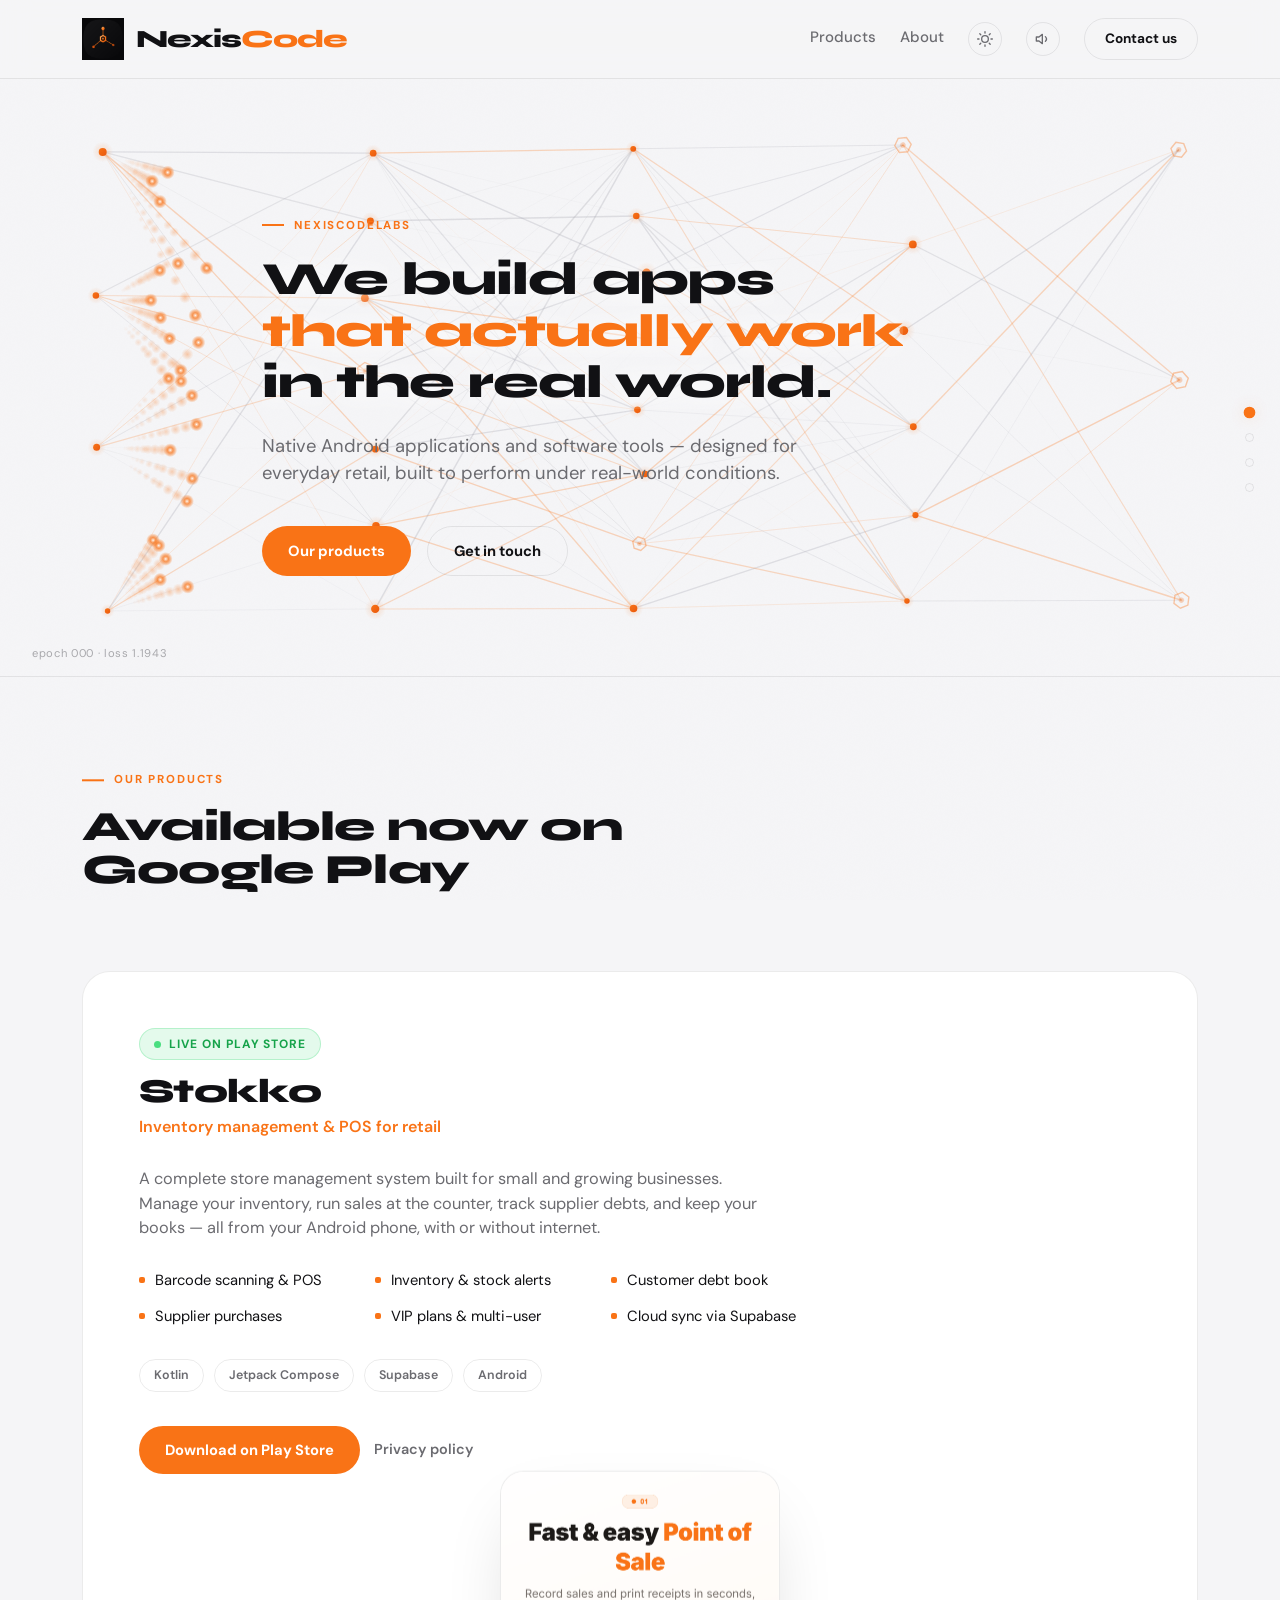
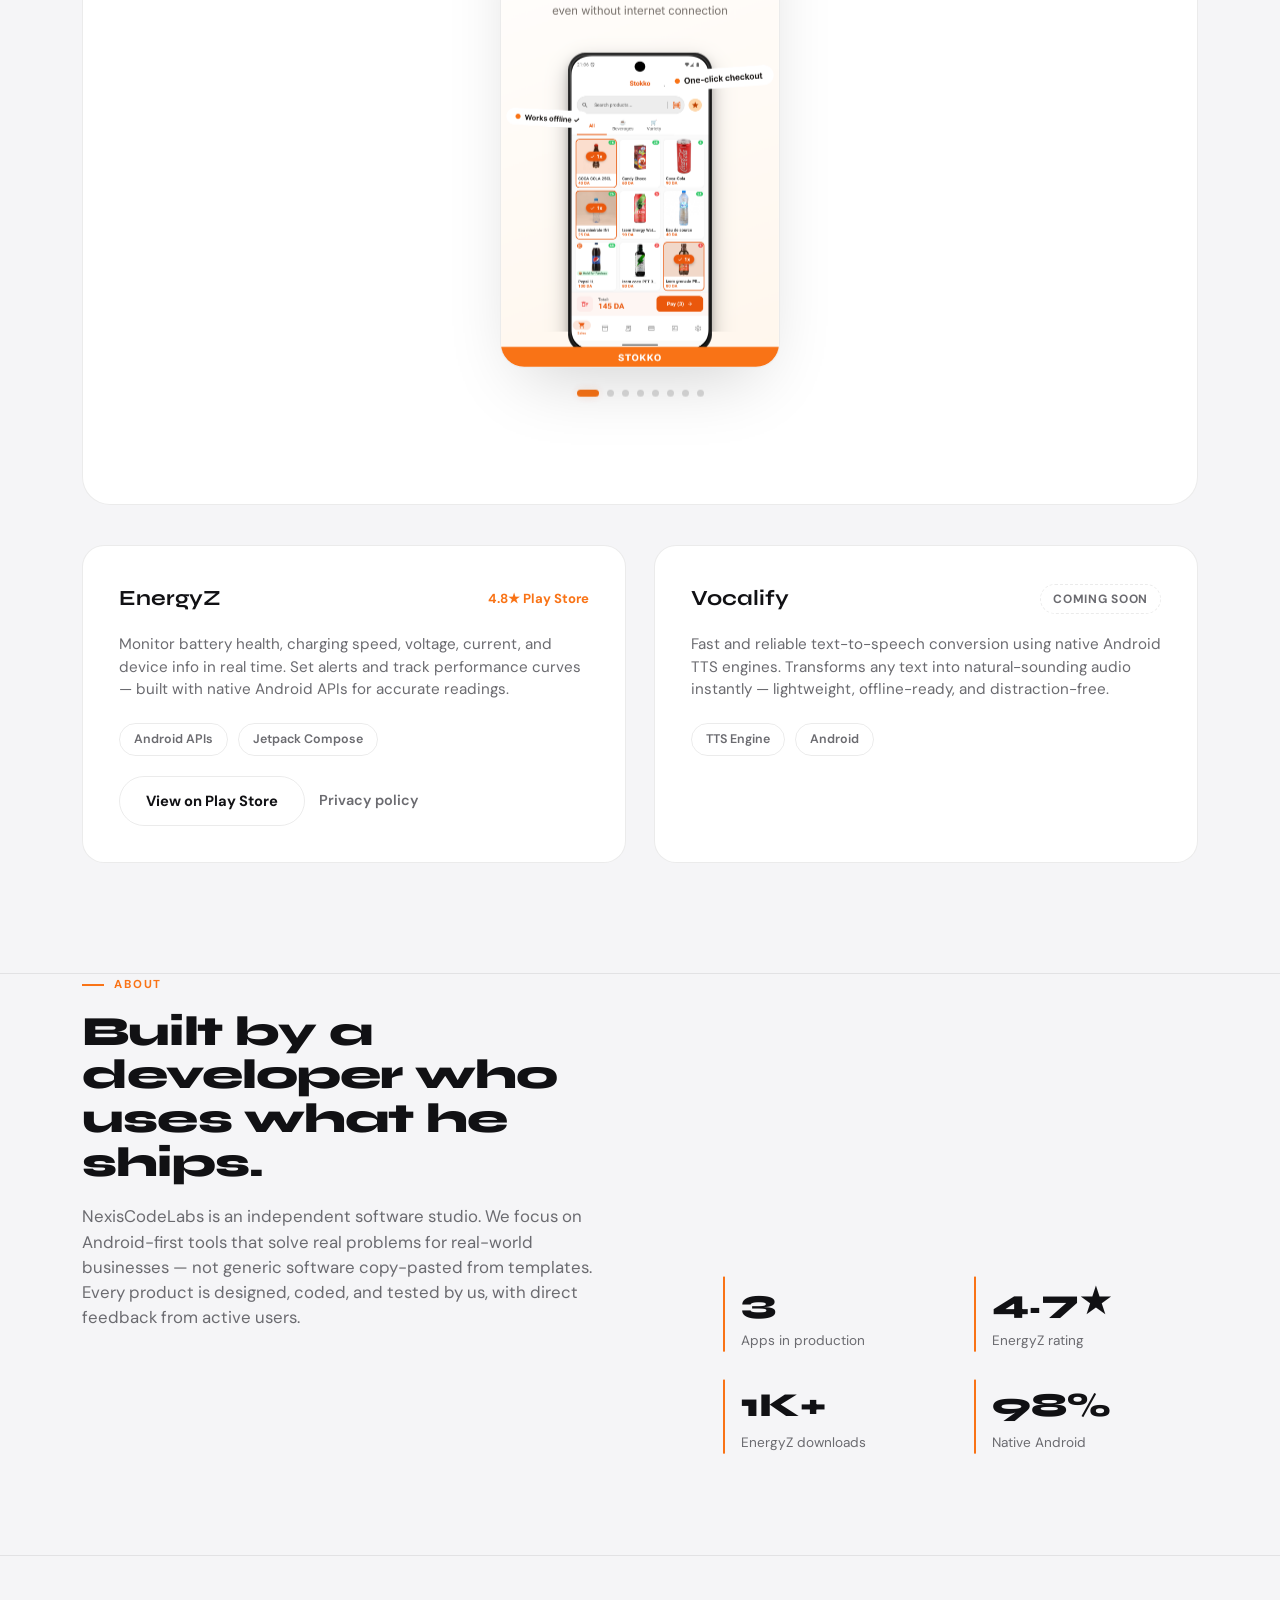
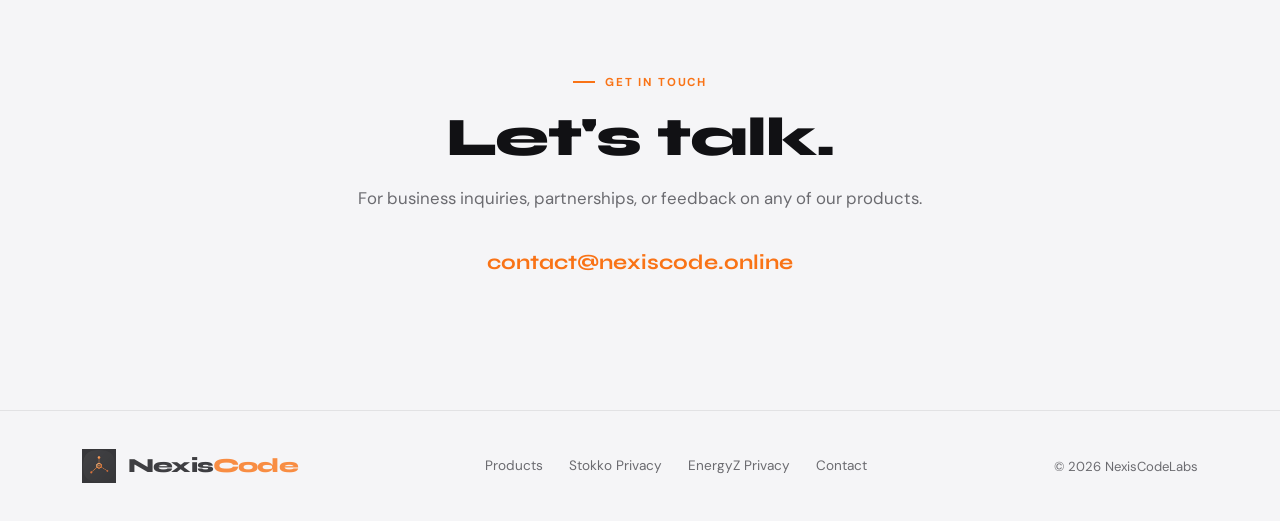
==== commit b2bfcd53: "Update index.html" ====
--- a/index.html
+++ b/index.html
@@ -28,7 +28,7 @@
 
 <style>
   :root{
-    /* النسخة المظلمة (الافتراضية) */
+    /* النسخة الداكنة (الافتراضية) */
     --bg: #08080a;
     --bg-soft: #111114;
     --panel: #141417;
@@ -39,7 +39,6 @@
     --orange-deep: #ea580c;
     --orange-glow: rgba(249,115,22,.45);
     
-    /* متغيرات الهيكل المظلم */
     --nav-bg: rgba(8,8,10,.6);
     --nav-bg-scroll: rgba(8,8,10,.9);
     --lightbox-bg: rgba(8,8,10,.95);
@@ -56,7 +55,6 @@
     --ink-dim: #6b6b70;
     --orange-glow: rgba(249,115,22,.15);
     
-    /* متغيرات الهيكل الفاتح */
     --nav-bg: rgba(245,245,247,.7);
     --nav-bg-scroll: rgba(255,255,255,.95);
     --lightbox-bg: rgba(245,245,247,.95);
@@ -90,7 +88,7 @@
     transition:transform .35s cubic-bezier(.2,.8,.2,1), background .18s ease, border-color .18s ease, box-shadow .35s ease;
     white-space:nowrap; position:relative; will-change:transform;
   }
-  .btn-solid{background:var(--orange);color:#ffffff;} /* دائماً نص أبيض للزر الصلب ليناسب البرتقالي */
+  .btn-solid{background:var(--orange);color:#ffffff;} 
   .btn-solid:hover{background:#fb923c;box-shadow:0 12px 34px -8px var(--orange-glow);}
   .btn-outline{border:1.5px solid var(--line);color:var(--ink);}
   .btn-outline:hover{border-color:var(--orange);color:var(--orange);box-shadow:0 12px 34px -12px var(--orange-glow);}
@@ -173,7 +171,6 @@
   .icon-btn:hover{border-color:var(--orange);color:var(--orange);}
   .icon-btn svg{width:16px;height:16px;}
   
-  /* أزرار الثيم */
   [data-theme="light"] .moon-icon { display: none; }
   [data-theme="light"] .sun-icon { display: block !important; }
   [data-theme="dark"] .sun-icon { display: none; }
@@ -186,7 +183,6 @@
   .aurora span:nth-child(3){ width:380px;height:380px;left:32%;bottom:-10%; background:radial-gradient(circle,rgba(249,115,22,.28),transparent 70%); animation-duration:19s;animation-delay:-11s; }
   @keyframes drift{ 0%,100%{transform:translate(0,0) scale(1);} 33%{transform:translate(4%,6%) scale(1.08);} 66%{transform:translate(-5%,-3%) scale(.94);} }
   
-  /* في النسخة الفاتحة، يتم إخفاء الخلفية الدخانية الملونة وتخفيف الضجيج */
   [data-theme="light"] .aurora { display: none; }
   [data-theme="light"] .grain { opacity: .015; }
 
@@ -739,54 +735,215 @@
     counters.forEach(function(c){ co.observe(c); });
   }
 
-  /* ---------- Canvas Net ---------- */
+  /* ---------- Canvas Net (Fully Restored & Responsive to Theme) ---------- */
   (function initNetwork(){
-    var canvas = document.getElementById('particleCanvas'); if(reduceMotion || !canvas) return;
-    var ctx = canvas.getContext('2d'); if(!ctx) return;
-    var w, h, layers = [], connections = [], pulses = [], mouse = {x:null, y:null, active:false}, epoch=0, loss=1.15;
-    function resize(){ w = canvas.clientWidth; h = canvas.clientHeight; canvas.width = w * 2; canvas.height = h * 2; ctx.setTransform(2,0,0,2,0,0); }
-    function build(){
-      layers=[]; connections=[]; var counts = w<700 ? [3,5,5,3] : (w<1100 ? [4,6,6,4] : [4,7,8,6,3]);
-      var px=w*0.08, py=h*0.12, iw=w-px*2, ih=h-py*2;
-      counts.forEach(function(c,li){
-        var col=[]; var lx=counts.length>1 ? px+(iw*li)/(counts.length-1) : w/2;
-        for(var j=0; j<c; j++){
-          var big=li===counts.length-1 || Math.random()<0.16;
-          col.push({ slotX:lx, slotY: c>1?py+(ih*j)/(c-1):h/2, offX:0, offY:0, vx:0, vy:0, r:big?(6.5+Math.random()*2.5):(2.6+Math.random()*1.8), big:big, act:0, swX:Math.random()*Math.PI*2, swY:Math.random()*Math.PI*2, out:[], inc:[] });
+    var canvas = document.getElementById('particleCanvas');
+    if(reduceMotion || !canvas) return;
+    var ctx = canvas.getContext('2d');
+    if(!ctx) return;
+    var readoutEl = document.getElementById('nnReadout');
+
+    var w, h, dpr, layers = [], connections = [];
+    var mouse = {x:null, y:null, active:false};
+    var ORANGE = '249,115,22', ORANGE_DEEP = '234,88,12';
+
+    function resize(){
+      dpr = Math.min(window.devicePixelRatio || 1, 2);
+      w = canvas.clientWidth; h = canvas.clientHeight;
+      if(w === 0) w = window.innerWidth;
+      if(h === 0) h = window.innerHeight;
+      canvas.width = w * dpr; canvas.height = h * dpr;
+      ctx.setTransform(dpr, 0, 0, dpr, 0, 0);
+    }
+
+    function buildNetwork(){
+      layers = []; connections = [];
+      var counts = w < 700 ? [3,5,5,3] : (w < 1100 ? [4,6,6,4] : [4,7,8,6,3]);
+      var padX = w * 0.08, padY = h * 0.12;
+      var innerW = w - padX * 2, innerH = h - padY * 2;
+      
+      counts.forEach(function(count, li){
+        var col = [];
+        var lx = counts.length > 1 ? padX + (innerW * li) / (counts.length - 1) : w / 2;
+        for(var j = 0; j < count; j++){
+          var ly = count > 1 ? padY + (innerH * j) / (count - 1) : h / 2;
+          var isOutput = li === counts.length - 1;
+          var isHex = isOutput || Math.random() < 0.16;
+          col.push({
+            slotX: lx, slotY: ly, offX: 0, offY: 0, velX: 0, velY: 0,
+            x: lx, y: ly, r: isHex ? (6.5 + Math.random()*2.5) : (2.6 + Math.random()*1.8),
+            big: isHex, activation: 0.15, firedF: false, firedB: false,
+            swA: 4 + Math.random() * 5, swSX: 0.06 + Math.random() * 0.08, swSY: 0.05 + Math.random() * 0.07,
+            swPX: Math.random() * Math.PI * 2, swPY: Math.random() * Math.PI * 2,
+            rot: Math.random() * Math.PI * 2, rotS: (Math.random() - 0.5) * 0.04,
+            out: [], inc: []
+          });
         }
         layers.push(col);
       });
-      for(var i=0; i<layers.length-1; i++){
-        layers[i].forEach(function(a){ layers[i+1].forEach(function(b){ if(Math.random()<0.82){ var conn={from:a,to:b,w:(Math.random()*2-1)*0.85}; connections.push(conn); a.out.push(conn); b.inc.push(conn); } }); });
+
+      for(var i = 0; i < layers.length - 1; i++){
+        layers[i].forEach(function(a){
+          layers[i+1].forEach(function(b){
+            if(Math.random() < 0.82){
+              var c = {from:a, to:b, w: (Math.random() * 2 - 1) * 0.85};
+              connections.push(c); a.out.push(c); b.inc.push(c);
+            }
+          });
+        });
       }
     }
-    resize(); build(); window.addEventListener('resize', function(){ resize(); build(); });
-    window.addEventListener('mousemove', function(e){ var r=canvas.getBoundingClientRect(); mouse.x=e.clientX-r.left; mouse.y=e.clientY-r.top; mouse.active=true; }, {passive:true});
+
+    resize(); buildNetwork();
+    window.addEventListener('resize', function(){ resize(); buildNetwork(); });
+    window.addEventListener('mousemove', function(e){
+      var r = canvas.getBoundingClientRect();
+      mouse.x = e.clientX - r.left; mouse.y = e.clientY - r.top;
+      mouse.active = mouse.x >= -50 && mouse.x <= w + 50 && mouse.y >= -50 && mouse.y <= h + 50;
+    }, {passive:true});
     document.addEventListener('mouseleave', function(){ mouse.active = false; });
-    
-    var phase='forward', pt=0;
+
+    function drawHex(x, y, r, alpha, rot){
+      ctx.save(); ctx.translate(x, y); ctx.rotate(rot || 0); ctx.beginPath();
+      for(var i = 0; i < 6; i++){
+        var ang = (Math.PI / 3) * i - Math.PI / 2;
+        var px = Math.cos(ang) * r, py = Math.sin(ang) * r;
+        if(i === 0) ctx.moveTo(px, py); else ctx.lineTo(px, py);
+      }
+      ctx.closePath(); ctx.strokeStyle = 'rgba(' + ORANGE + ',' + (0.9 * alpha) + ')';
+      ctx.lineWidth = 1.4; ctx.stroke();
+      var grad = ctx.createRadialGradient(0, 0, 0, 0, 0, r * 0.55);
+      grad.addColorStop(0, 'rgba(' + ORANGE + ',' + alpha + ')');
+      grad.addColorStop(1, 'rgba(' + ORANGE_DEEP + ',' + (alpha * 0.15) + ')');
+      ctx.beginPath(); ctx.arc(0, 0, r * 0.34, 0, Math.PI * 2);
+      ctx.fillStyle = grad; ctx.fill(); ctx.restore();
+    }
+
+    var visible = true;
+    if('IntersectionObserver' in window){
+      var io = new IntersectionObserver(function(entries){
+        entries.forEach(function(e){ visible = e.isIntersecting; });
+      }, {threshold:0}); io.observe(canvas);
+    }
+
+    var pulses = [], phase = 'forward', pTimer = 0;
+    var FD = 5200, BD = 5200, PD = 2200, epoch = 0, loss = 1.15 + Math.random() * 0.35;
+
+    function pad3(n){ return (n < 10 ? '00' : n < 100 ? '0' : '') + n; }
+    function upR(){ if(readoutEl) readoutEl.textContent = 'epoch ' + pad3(epoch) + ' · loss ' + loss.toFixed(4); }
+    upR();
+
+    function spF(n){ n.out.forEach(function(c){ if(pulses.length > 140) return; pulses.push({c:c, d:'f', t:0, dur: 2000 + Math.random()*900, trail:[]}); }); }
+    function spB(n){ n.inc.forEach(function(c){ if(pulses.length > 140) return; pulses.push({c:c, d:'b', t:0, dur: 2000 + Math.random()*900, trail:[]}); }); }
+    function nW(c){ c.w += (Math.random() - 0.5) * 0.09; if(c.w > 1) c.w = 1; if(c.w < -1) c.w = -1; }
+
+    function stF(){
+      phase = 'forward'; pTimer = 0;
+      layers.forEach(function(col){ col.forEach(function(n){ n.firedF = false; n.firedB = false; }); });
+      if(layers.length){ layers[0].forEach(function(n){ n.firedF = true; n.activation = 1; spF(n); }); }
+    }
+    function stB(){
+      phase = 'backward'; pTimer = 0;
+      var last = layers[layers.length - 1];
+      if(last){ last.forEach(function(n){ n.firedB = true; n.activation = Math.max(n.activation, 0.9); spB(n); }); }
+    }
+    function fin(){
+      phase = 'pause'; pTimer = 0; epoch++;
+      loss = Math.max(0.012, loss * (0.94 + Math.random() * 0.05));
+      if(Math.random() < 0.14) loss += Math.random() * 0.018; upR();
+    }
+
+    var lastTs = null; stF();
+
     function tick(ts){
-      requestAnimationFrame(tick); ctx.clearRect(0,0,w,h); pt+=16;
-      
-      // تأقلم ألوان الشرايين مع النمط
+      requestAnimationFrame(tick);
+      if(!visible) return;
+      if(!lastTs) lastTs = ts;
+      var dt = Math.min(ts - lastTs, 50); lastTs = ts; var t = ts / 1000;
+
+      // تحقق من النمط ديناميكياً
       var isLight = document.documentElement.getAttribute('data-theme') === 'light';
-      var SLATE = isLight ? '200,200,205' : '134,163,201';
-      
-      if(phase==='forward' && pt>5200){ phase='backward'; pt=0; } else if(phase==='backward' && pt>5200){ phase='pause'; pt=0; } else if(phase==='pause' && pt>2200){ phase='forward'; pt=0; layers[0].forEach(function(n){n.act=1;}); }
-      
-      layers.forEach(function(c){ c.forEach(function(n){
-        var ax=-n.offX*0.01, ay=-n.offY*0.01;
-        if(mouse.active){ var dx=(n.slotX+n.offX)-mouse.x, dy=(n.slotY+n.offY)-mouse.y, d=Math.sqrt(dx*dx+dy*dy); if(d<130&&d>0.1){ ax+=(dx/d)*((130-d)/130)*0.3; ay+=(dy/d)*((130-d)/130)*0.3; } }
-        n.vx=(n.vx+ax)*0.95; n.vy=(n.vy+ay)*0.95; n.offX+=n.vx; n.offY+=n.vy; n.act*=0.98;
-        n.x=n.slotX+n.offX+Math.sin(ts/1000*0.1+n.swX)*5; n.y=n.slotY+n.offY+Math.cos(ts/1000*0.1+n.swY)*5;
-        
-        ctx.beginPath(); ctx.arc(n.x, n.y, n.r, 0, Math.PI*2); 
-        ctx.fillStyle = n.big ? 'rgba(249,115,22,'+(0.3+n.act*0.7)+')' : 'rgba(234,88,12,1)'; ctx.fill();
-      });});
-      
+      var SLATE = isLight ? '160,160,170' : '134,163,201';
+      var CREAM = isLight ? '255,255,255' : '242,239,233';
+
+      pTimer += dt;
+      if(phase === 'forward' && pTimer > FD) stB();
+      else if(phase === 'backward' && pTimer > BD) fin();
+      else if(phase === 'pause' && pTimer > PD) stF();
+
+      ctx.clearRect(0, 0, w, h);
+
+      layers.forEach(function(col){
+        col.forEach(function(n){
+          var ax = -n.offX * 0.01, ay = -n.offY * 0.01;
+          if(mouse.active){
+            var dx = (n.slotX + n.offX) - mouse.x, dy = (n.slotY + n.offY) - mouse.y;
+            var d = Math.sqrt(dx*dx + dy*dy);
+            if(d < 130 && d > 0.01){ var f = (130 - d) / 130 * 0.3; ax += (dx/d) * f; ay += (dy/d) * f; }
+          }
+          n.velX = (n.velX + ax) * 0.955; n.velY = (n.velY + ay) * 0.955;
+          n.offX += n.velX; n.offY += n.velY; n.rot += n.rotS * 0.01; n.activation *= 0.985;
+          n.x = n.slotX + n.offX + Math.sin(t * n.swSX + n.swPX) * n.swA;
+          n.y = n.slotY + n.offY + Math.cos(t * n.swSY + n.swPY) * n.swA;
+        });
+      });
+
       connections.forEach(function(c){
-        ctx.strokeStyle='rgba('+(c.w>=0?'249,115,22':SLATE)+','+(0.05+Math.abs(c.w)*0.2)+')';
-        ctx.lineWidth=0.5+Math.abs(c.w); ctx.beginPath(); ctx.moveTo(c.from.x, c.from.y); ctx.lineTo(c.to.x, c.to.y); ctx.stroke();
+        var absW = Math.abs(c.w); var alpha = 0.05 + absW * 0.28;
+        ctx.strokeStyle = 'rgba(' + (c.w >= 0 ? ORANGE : SLATE) + ',' + alpha + ')';
+        ctx.lineWidth = 0.5 + absW * 1.1;
+        ctx.beginPath(); ctx.moveTo(c.from.x, c.from.y); ctx.lineTo(c.to.x, c.to.y); ctx.stroke();
+      });
+
+      pulses = pulses.filter(function(p){ return p.t < 1; });
+      pulses.forEach(function(p){
+        p.t += dt / p.dur; var e = p.t < 1 ? p.t : 1; var ease = e < 0.5 ? 2*e*e : 1 - Math.pow(-2*e+2, 2)/2;
+        var sx = p.d === 'f' ? p.c.from.x : p.c.to.x, sy = p.d === 'f' ? p.c.from.y : p.c.to.y;
+        var ex = p.d === 'f' ? p.c.to.x : p.c.from.x, ey = p.d === 'f' ? p.c.to.y : p.c.from.y;
+        var px = sx + (ex - sx) * ease, py = sy + (ey - sy) * ease, rad = p.d === 'f' ? 7 : 5.5;
+
+        p.trail.push({x:px, y:py}); if(p.trail.length > 9) p.trail.shift();
+
+        var baseCol = p.d === 'f' ? ORANGE : SLATE;
+        p.trail.forEach(function(pt, idx){
+          var tA = ((idx + 1) / p.trail.length) * 0.4, tR = rad * (0.35 + (idx / p.trail.length) * 0.65);
+          var tg = ctx.createRadialGradient(pt.x, pt.y, 0, pt.x, pt.y, tR);
+          tg.addColorStop(0, 'rgba(' + baseCol + ',' + tA + ')'); tg.addColorStop(1, 'rgba(' + baseCol + ',0)');
+          ctx.beginPath(); ctx.arc(pt.x, pt.y, tR, 0, Math.PI * 2); ctx.fillStyle = tg; ctx.fill();
+        });
+
+        var glow = ctx.createRadialGradient(px, py, 0, px, py, rad);
+        if(p.d === 'f'){
+          glow.addColorStop(0, 'rgba(' + CREAM + ',0.9)'); glow.addColorStop(0.4, 'rgba(' + ORANGE + ',0.65)'); glow.addColorStop(1, 'rgba(' + ORANGE + ',0)');
+        } else {
+          glow.addColorStop(0, 'rgba(' + CREAM + ',0.65)'); glow.addColorStop(0.4, 'rgba(' + SLATE + ',0.5)'); glow.addColorStop(1, 'rgba(' + SLATE + ',0)');
+        }
+        ctx.beginPath(); ctx.arc(px, py, rad, 0, Math.PI * 2); ctx.fillStyle = glow; ctx.fill();
+
+        if(p.t >= 1){
+          if(p.d === 'f'){
+            var tar = p.c.to; tar.activation = 1;
+            if(!tar.firedF){ tar.firedF = true; if(tar.out.length) spF(tar); }
+          } else {
+            nW(p.c); var src = p.c.from; src.activation = Math.max(src.activation, 0.85);
+            if(!src.firedB){ src.firedB = true; if(src.inc.length) spB(src); }
+          }
+        }
+      });
+
+      layers.forEach(function(col){
+        col.forEach(function(n){
+          var glowA = Math.min(1, 0.32 + n.activation * 0.62);
+          if(n.big){ drawHex(n.x, n.y, n.r, glowA, n.rot); }
+          else {
+            var hG = ctx.createRadialGradient(n.x, n.y, 0, n.x, n.y, n.r * 2.6);
+            hG.addColorStop(0, 'rgba(' + ORANGE + ',' + (glowA * 0.5) + ')'); hG.addColorStop(1, 'rgba(' + ORANGE + ',0)');
+            ctx.beginPath(); ctx.arc(n.x, n.y, n.r * 2.6, 0, Math.PI * 2); ctx.fillStyle = hG; ctx.fill();
+            var cG = ctx.createLinearGradient(n.x - n.r, n.y - n.r, n.x + n.r, n.y + n.r);
+            cG.addColorStop(0, 'rgba(' + ORANGE + ',1)'); cG.addColorStop(1, 'rgba(' + ORANGE_DEEP + ',1)');
+            ctx.beginPath(); ctx.arc(n.x, n.y, n.r, 0, Math.PI * 2); ctx.fillStyle = cG; ctx.fill();
+          }
+        });
       });
     }
     requestAnimationFrame(tick);
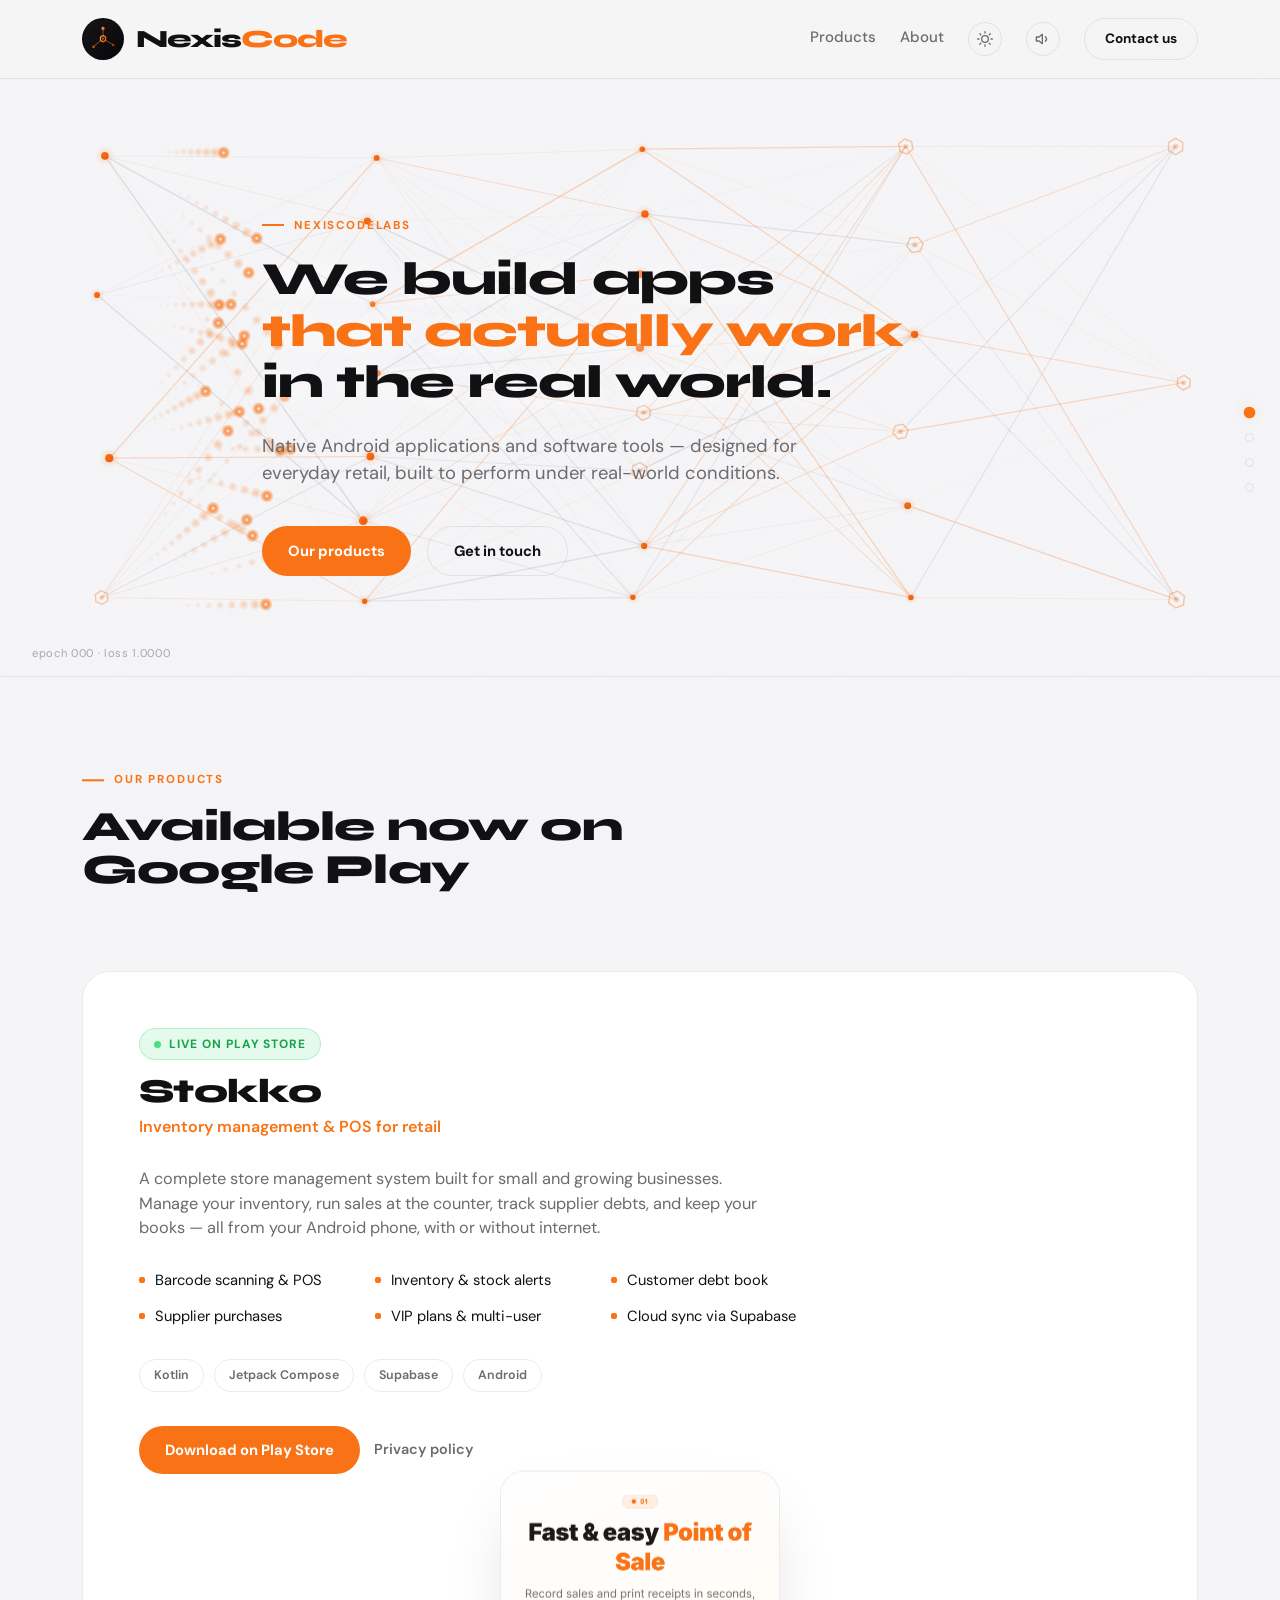
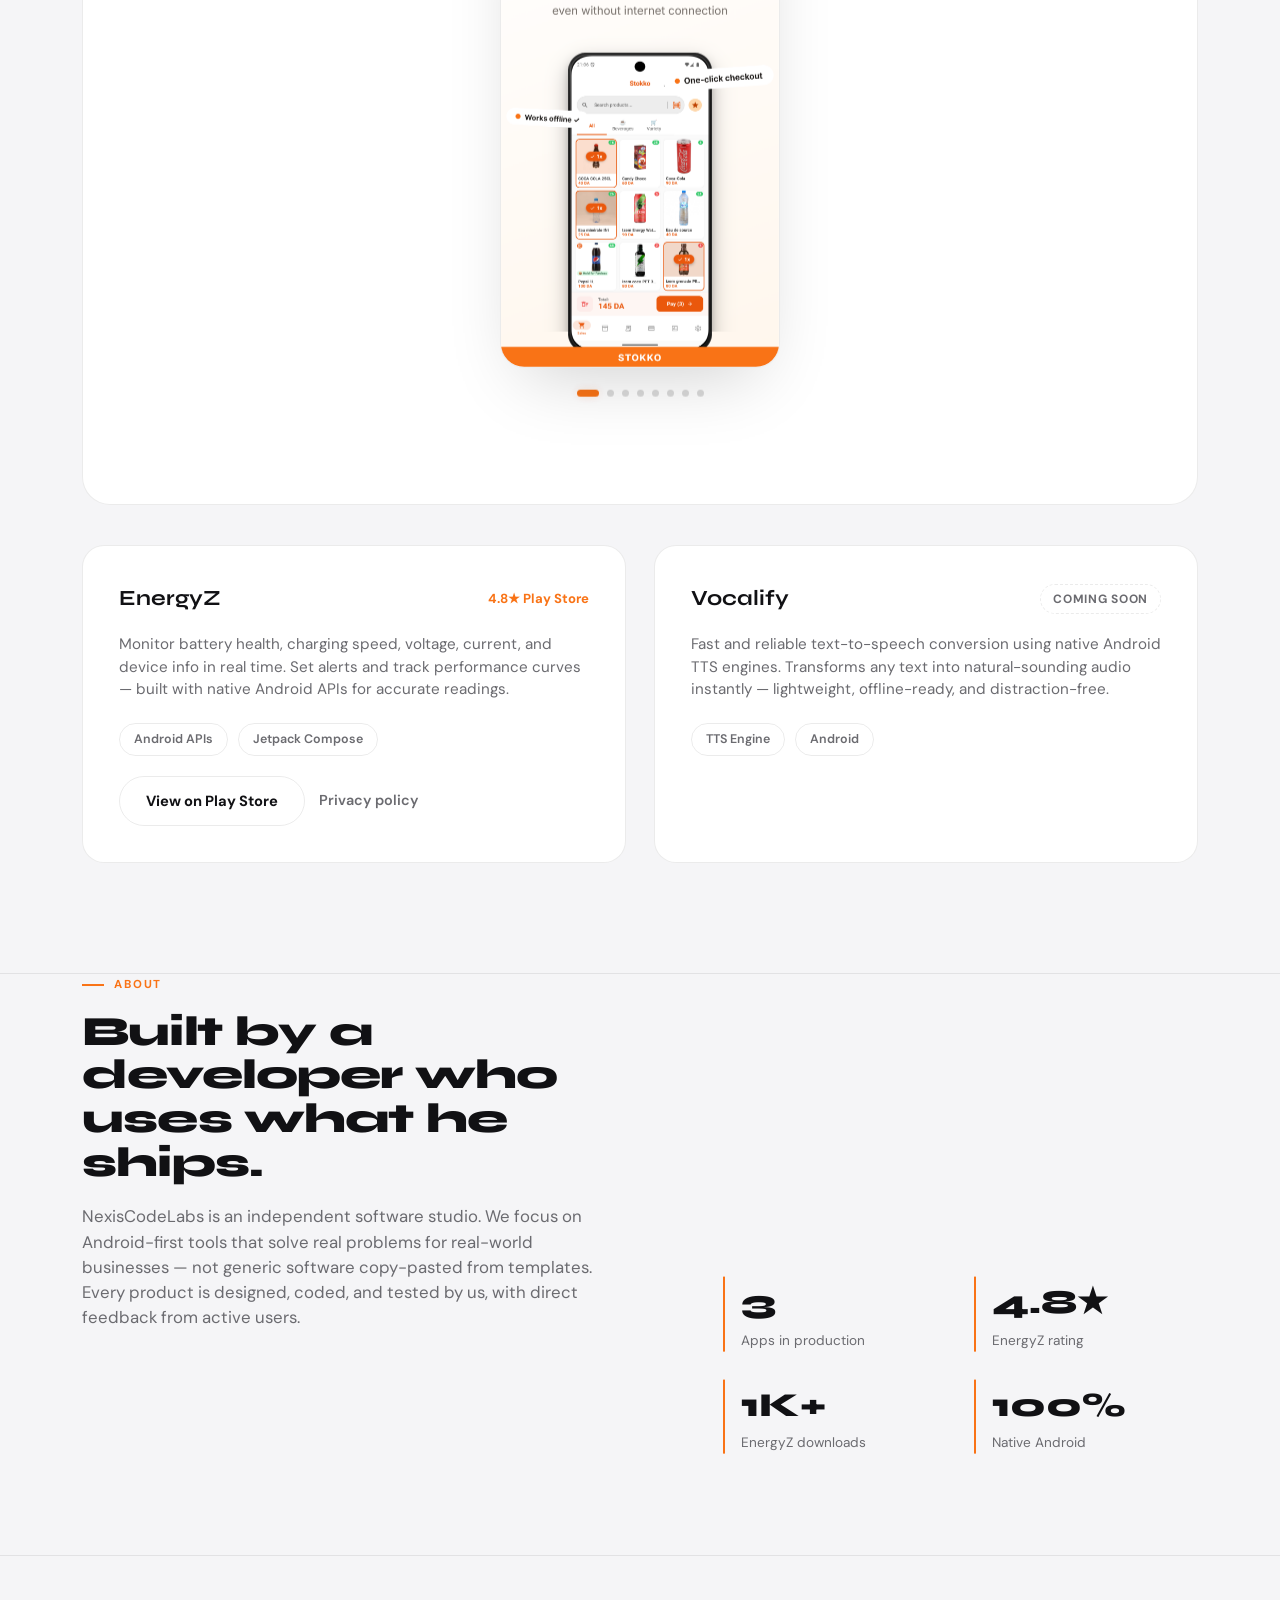
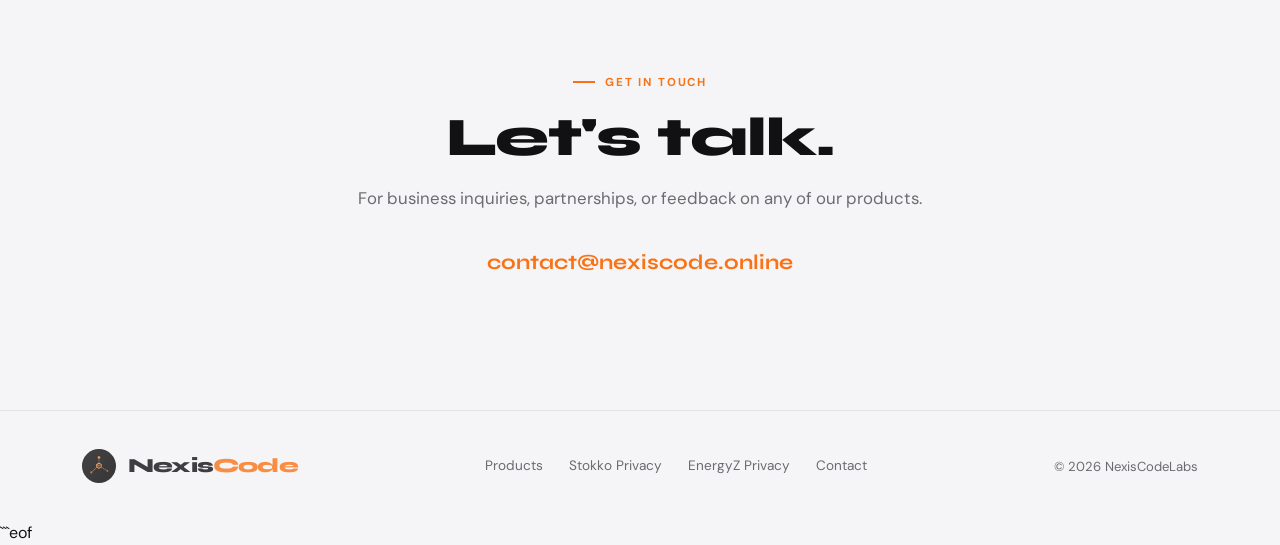
==== commit 2c419c9a: "Update index.html" ====
--- a/index.html
+++ b/index.html
@@ -28,7 +28,7 @@
 
 <style>
   :root{
-    /* النسخة الداكنة (الافتراضية) */
+    /* Dark Mode (Default) */
     --bg: #08080a;
     --bg-soft: #111114;
     --panel: #141417;
@@ -46,7 +46,7 @@
   }
 
   [data-theme="light"] {
-    /* النسخة النهارية (الفاتحة) */
+    /* Light Mode */
     --bg: #f5f5f7;
     --bg-soft: #ffffff;
     --panel: #ffffff;
@@ -154,7 +154,7 @@
   .brand-logo-wrap { display:flex; align-items:center; gap:12px; }
   .brand-text { display:flex; align-items:center; font-family:'Syne',sans-serif; font-weight:800; font-size:1.55rem; letter-spacing:-0.04em; color:var(--ink); }
   .brand-text .accent { color:var(--orange); }
-  .brand img{width:42px;height:42px;object-fit:contain;display:block;}
+  .brand img{width:42px;height:42px;object-fit:cover;display:block; border-radius: 50%;}
   
   .nav-links{display:flex;align-items:center;gap:24px;font-size:.94rem;color:var(--ink-dim);font-weight:500;}
   .nav-links a:not(.btn){position:relative;padding-bottom:4px;transition:color .25s ease;}
@@ -345,6 +345,7 @@
   .footer-inner{display:flex;justify-content:space-between;align-items:center;flex-wrap:wrap;gap:16px;}
   .footer-inner .brand-logo-wrap{opacity:0.8;}
   .footer-inner .brand-text{font-size:1.25rem;} 
+  .footer-inner img{border-radius: 50%; object-fit: cover;}
   
   .footer-links{display:flex;gap:26px;font-size:.85rem;color:var(--ink-dim);flex-wrap:wrap;}
   .footer-links a:hover{color:var(--ink);}
@@ -735,13 +736,12 @@
     counters.forEach(function(c){ co.observe(c); });
   }
 
-  /* ---------- Canvas Net (Fully Restored & Responsive to Theme) ---------- */
+  /* ---------- Canvas Net ---------- */
   (function initNetwork(){
     var canvas = document.getElementById('particleCanvas');
     if(reduceMotion || !canvas) return;
     var ctx = canvas.getContext('2d');
     if(!ctx) return;
-    var readoutEl = document.getElementById('nnReadout');
 
     var w, h, dpr, layers = [], connections = [];
     var mouse = {x:null, y:null, active:false};
@@ -829,10 +829,6 @@
     var pulses = [], phase = 'forward', pTimer = 0;
     var FD = 5200, BD = 5200, PD = 2200, epoch = 0, loss = 1.15 + Math.random() * 0.35;
 
-    function pad3(n){ return (n < 10 ? '00' : n < 100 ? '0' : '') + n; }
-    function upR(){ if(readoutEl) readoutEl.textContent = 'epoch ' + pad3(epoch) + ' · loss ' + loss.toFixed(4); }
-    upR();
-
     function spF(n){ n.out.forEach(function(c){ if(pulses.length > 140) return; pulses.push({c:c, d:'f', t:0, dur: 2000 + Math.random()*900, trail:[]}); }); }
     function spB(n){ n.inc.forEach(function(c){ if(pulses.length > 140) return; pulses.push({c:c, d:'b', t:0, dur: 2000 + Math.random()*900, trail:[]}); }); }
     function nW(c){ c.w += (Math.random() - 0.5) * 0.09; if(c.w > 1) c.w = 1; if(c.w < -1) c.w = -1; }
@@ -850,7 +846,9 @@
     function fin(){
       phase = 'pause'; pTimer = 0; epoch++;
       loss = Math.max(0.012, loss * (0.94 + Math.random() * 0.05));
-      if(Math.random() < 0.14) loss += Math.random() * 0.018; upR();
+      if(Math.random() < 0.14) loss += Math.random() * 0.018; 
+      var readoutEl = document.getElementById('nnReadout');
+      if(readoutEl) readoutEl.textContent = 'epoch ' + (epoch < 10 ? '00' : epoch < 100 ? '0' : '') + epoch + ' · loss ' + loss.toFixed(4);
     }
 
     var lastTs = null; stF();
@@ -861,7 +859,6 @@
       if(!lastTs) lastTs = ts;
       var dt = Math.min(ts - lastTs, 50); lastTs = ts; var t = ts / 1000;
 
-      // تحقق من النمط ديناميكياً
       var isLight = document.documentElement.getAttribute('data-theme') === 'light';
       var SLATE = isLight ? '160,160,170' : '134,163,201';
       var CREAM = isLight ? '255,255,255' : '242,239,233';
@@ -1068,3 +1065,4 @@
 
 </body>
 </html>
+```eof
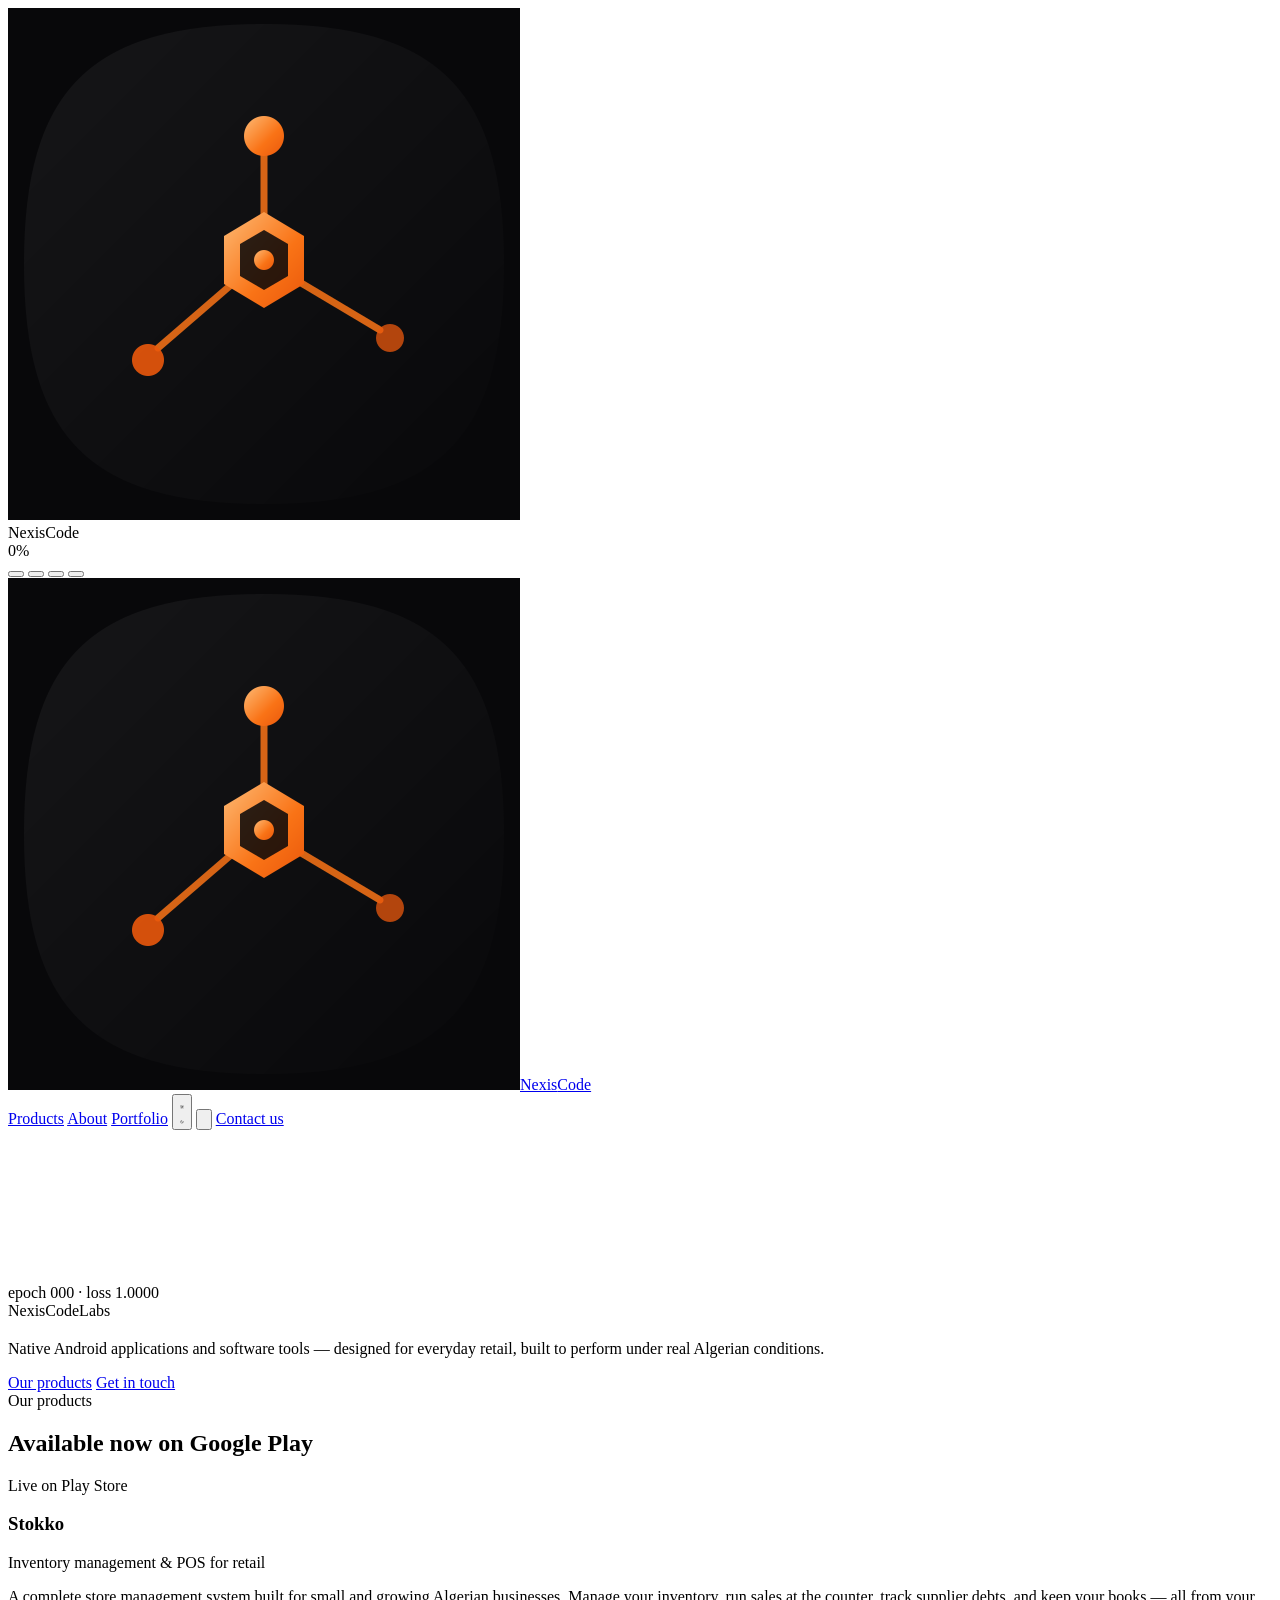
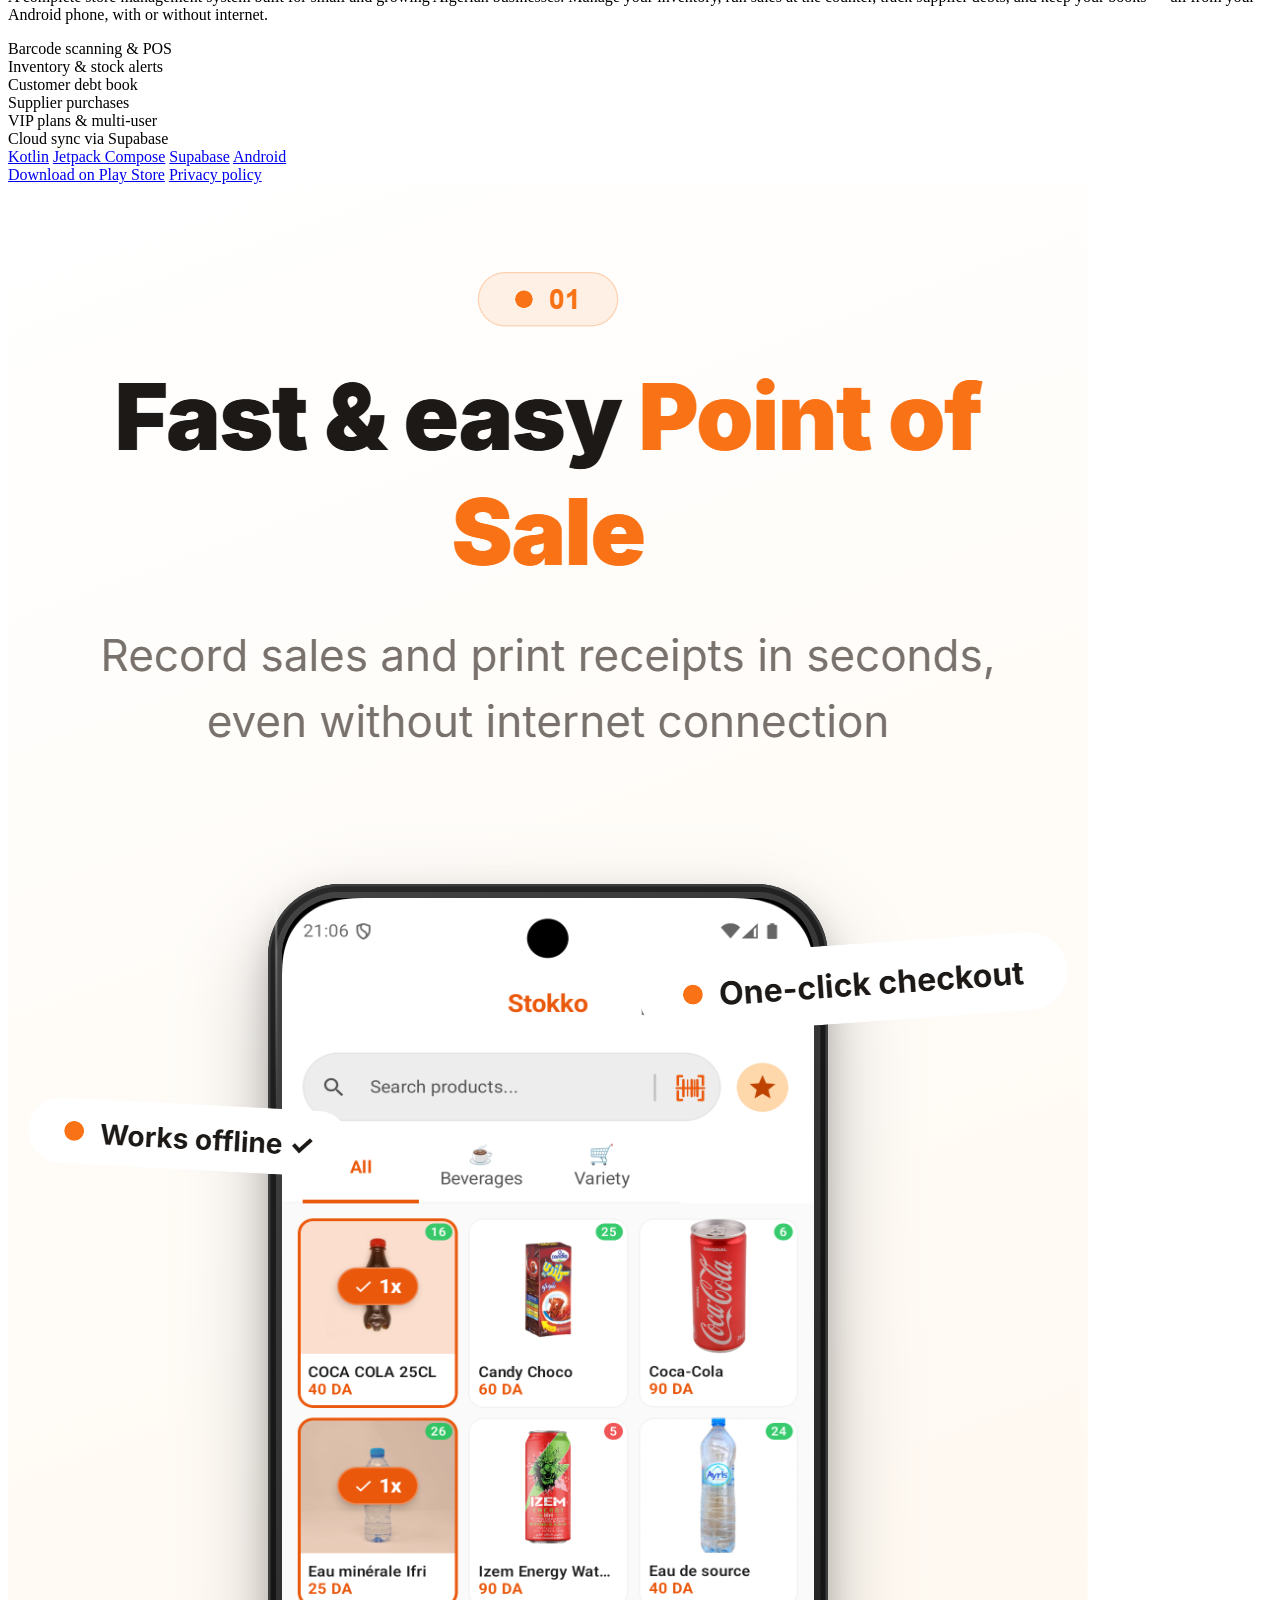
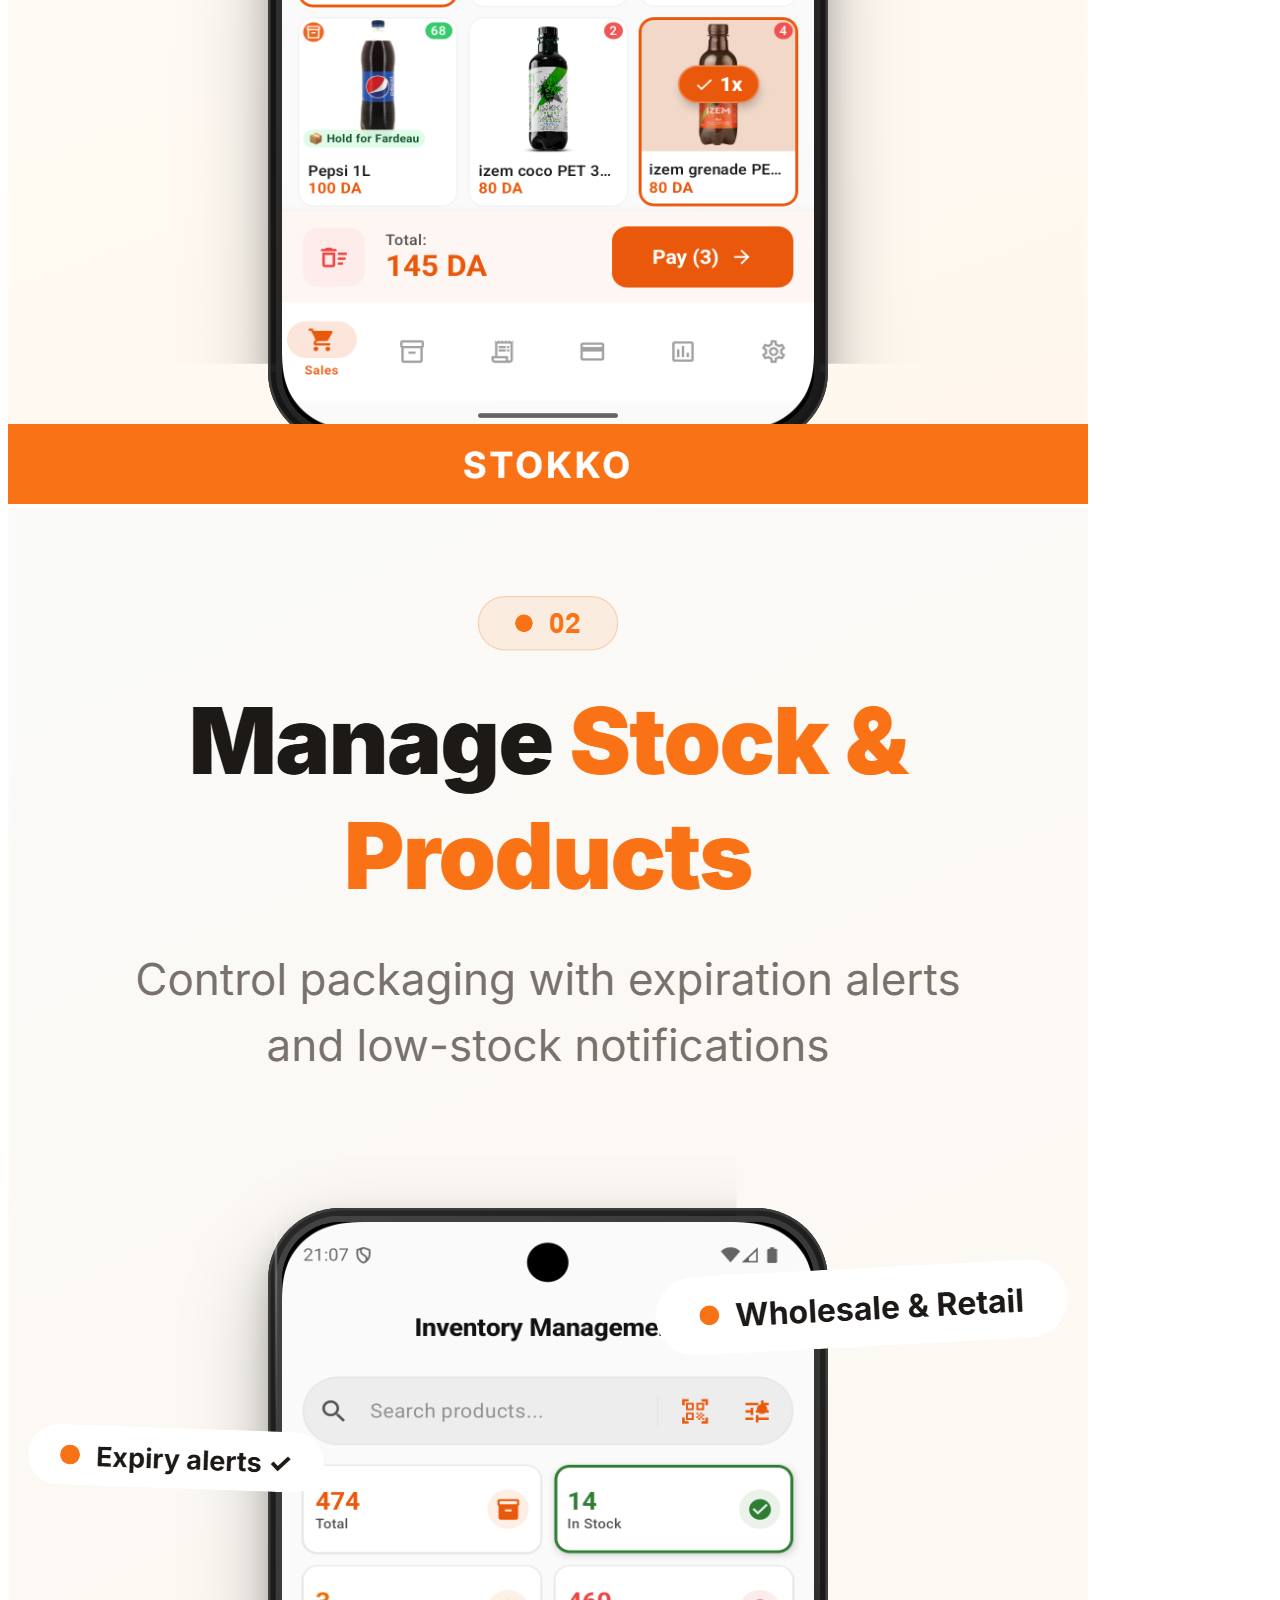
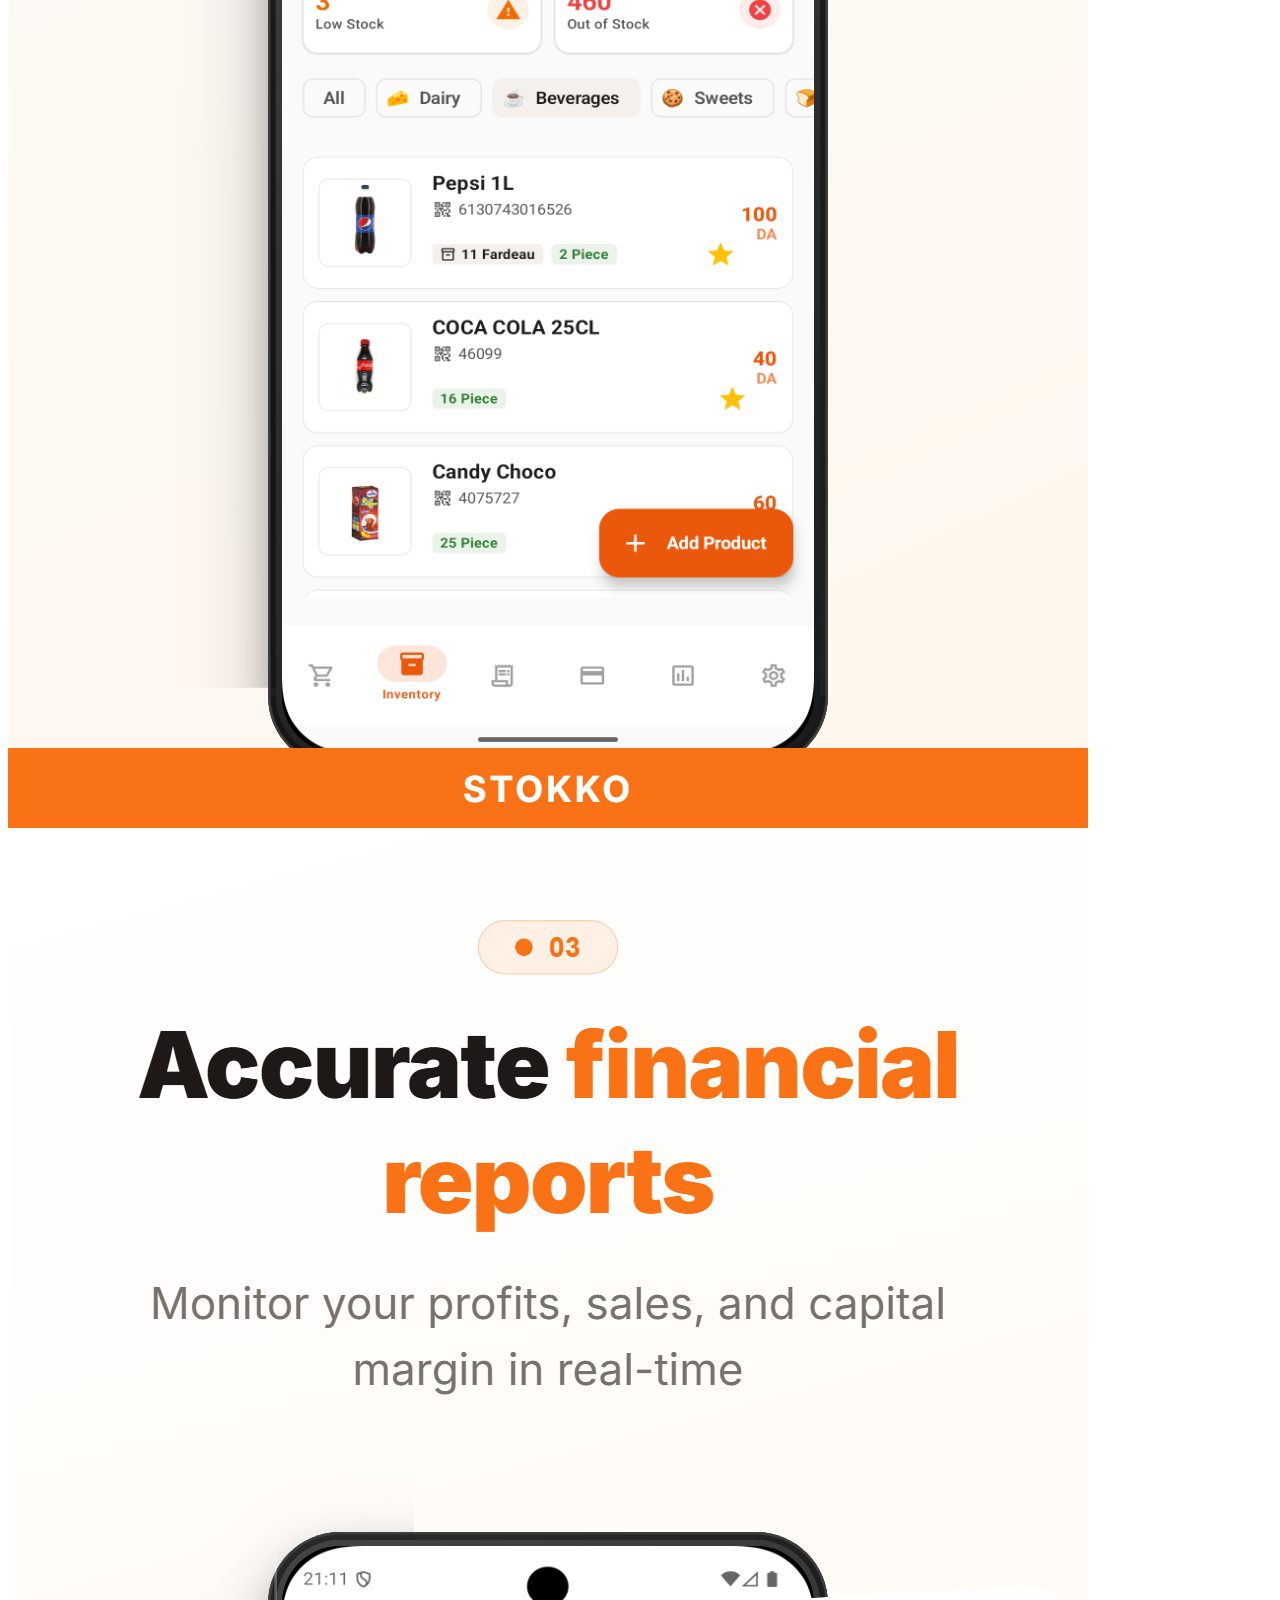
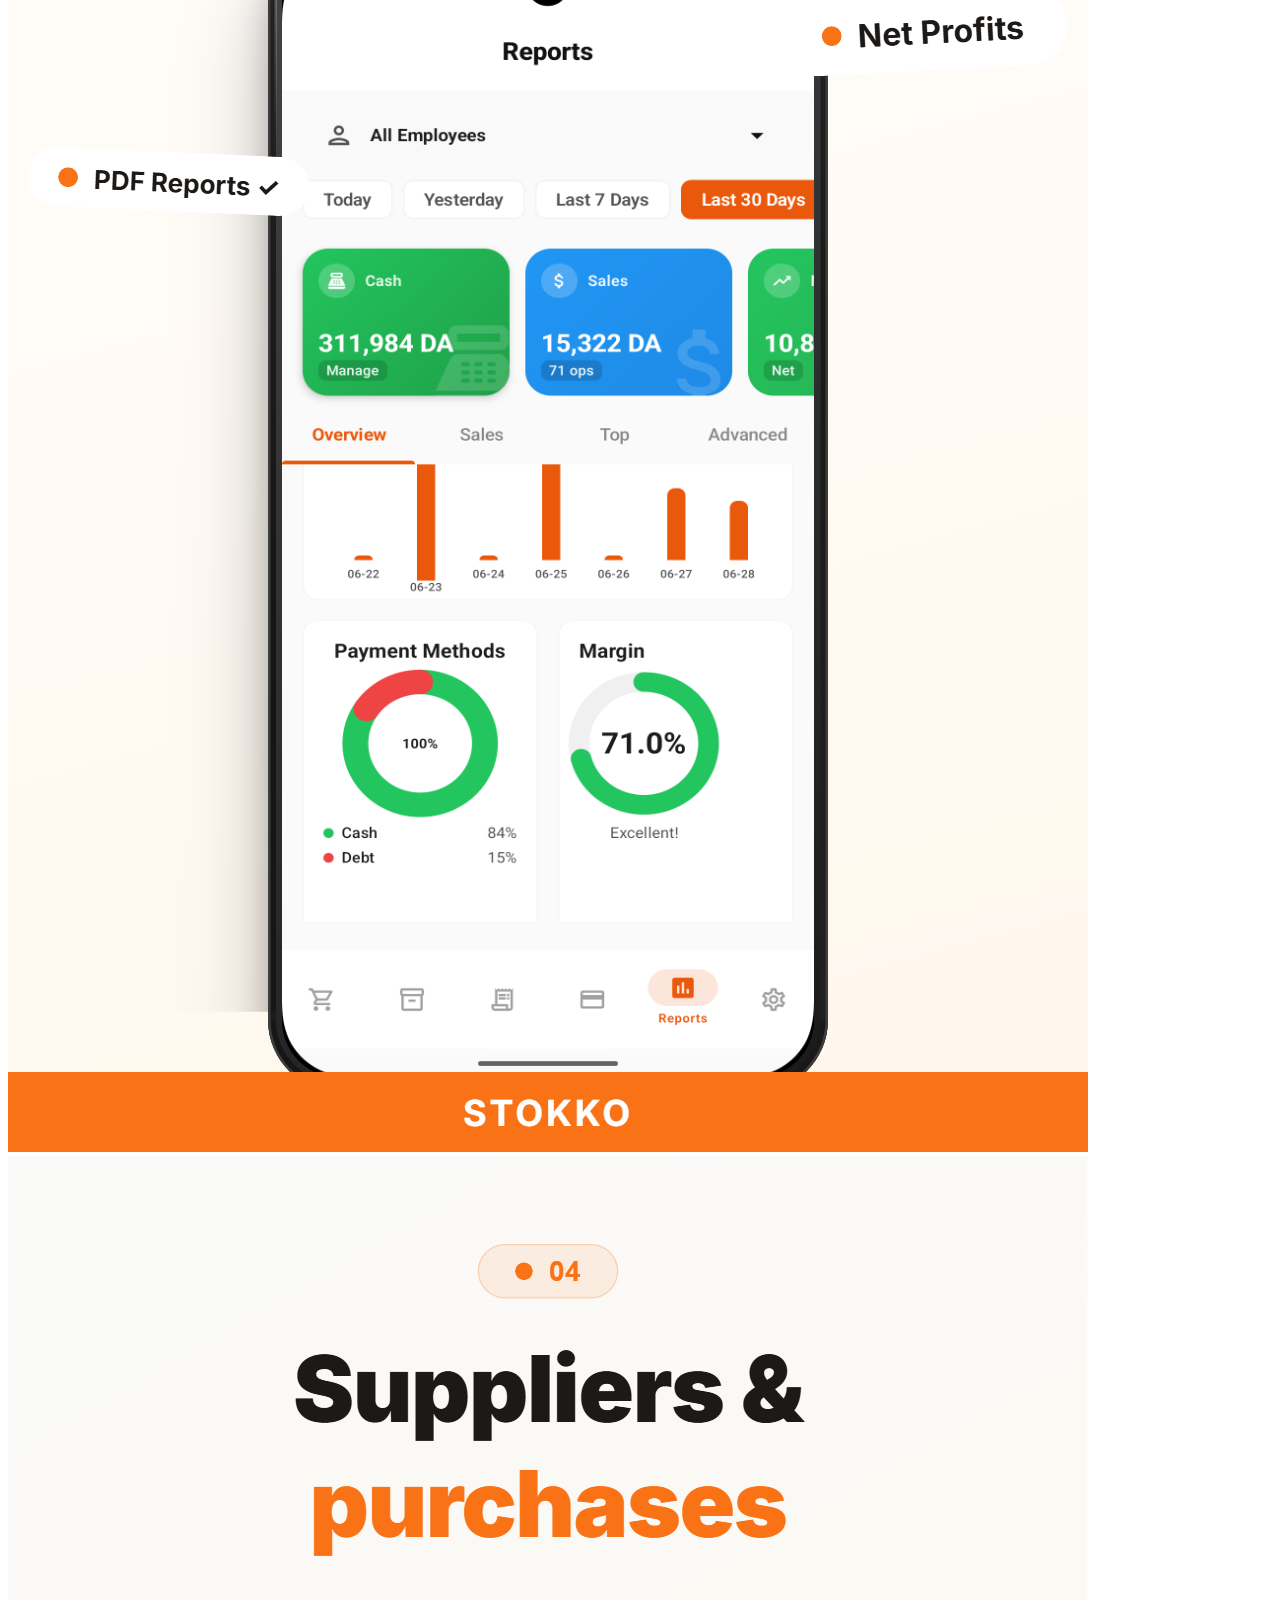
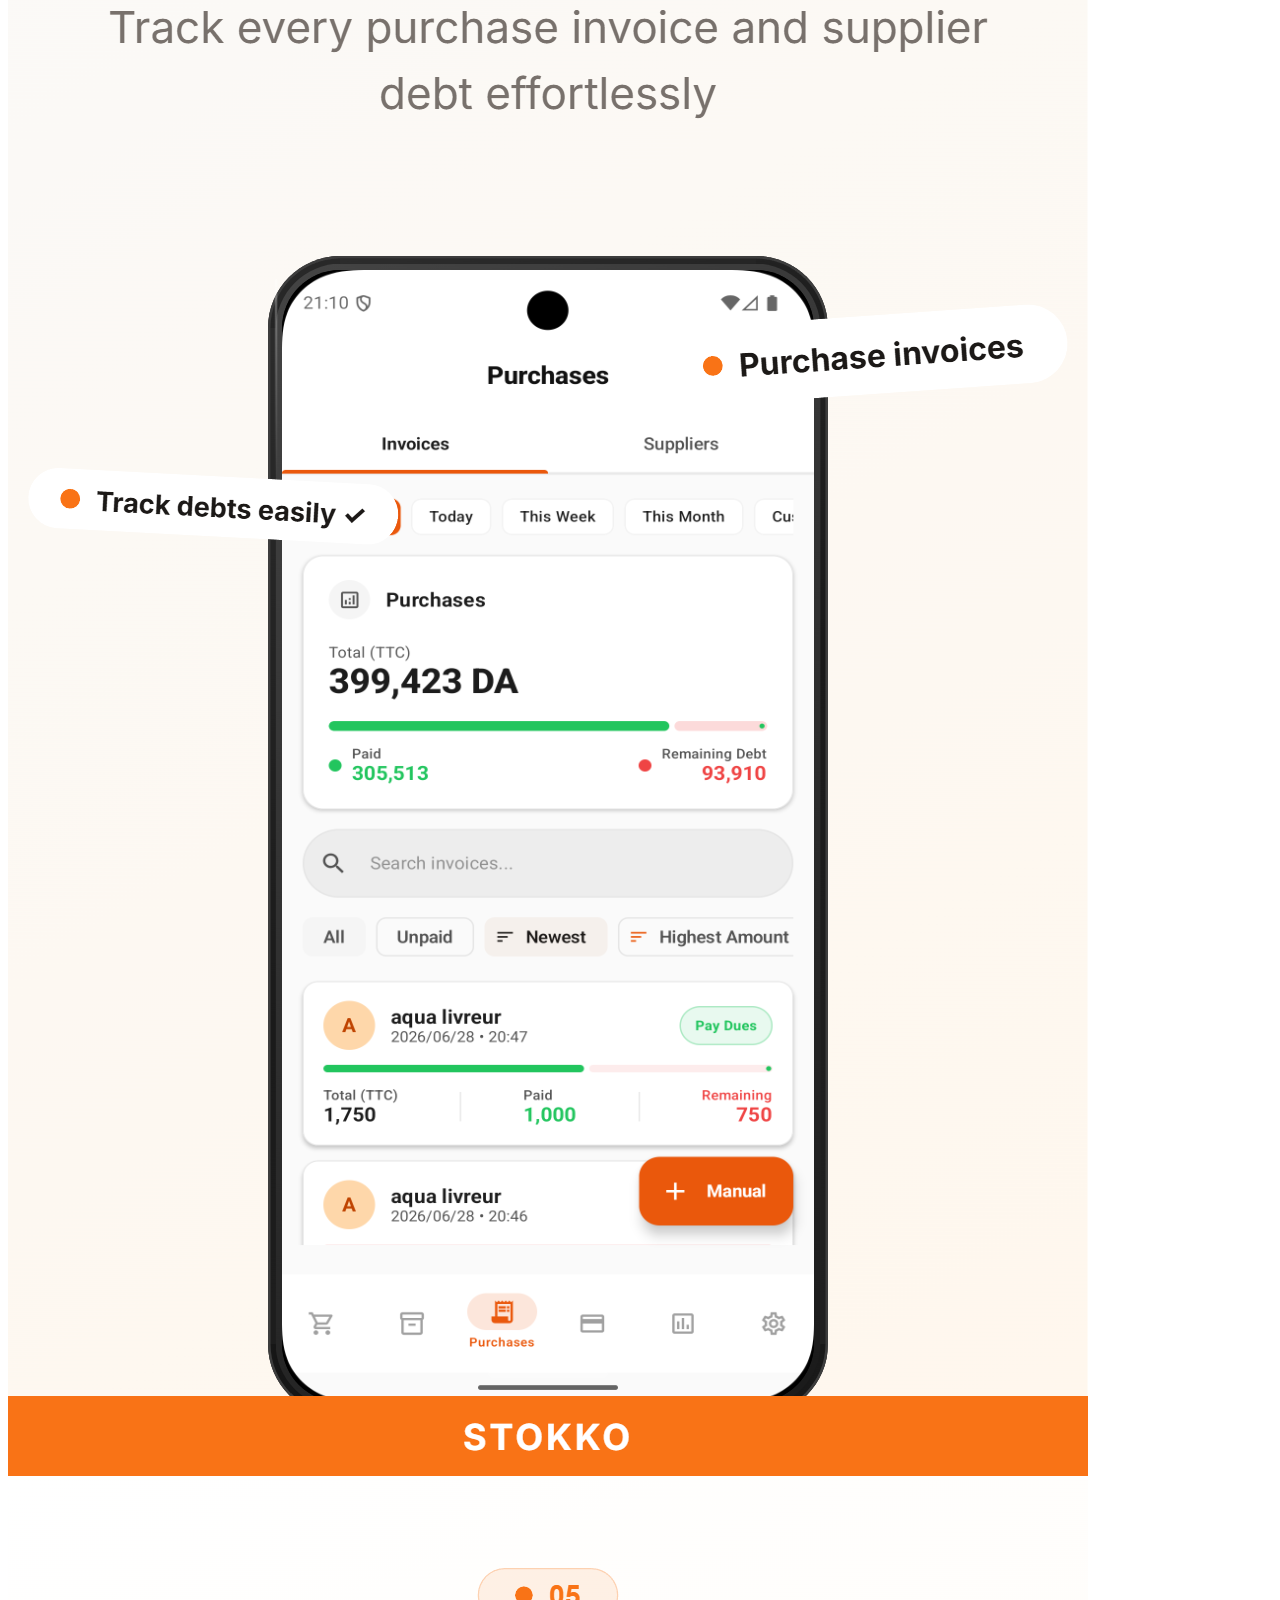
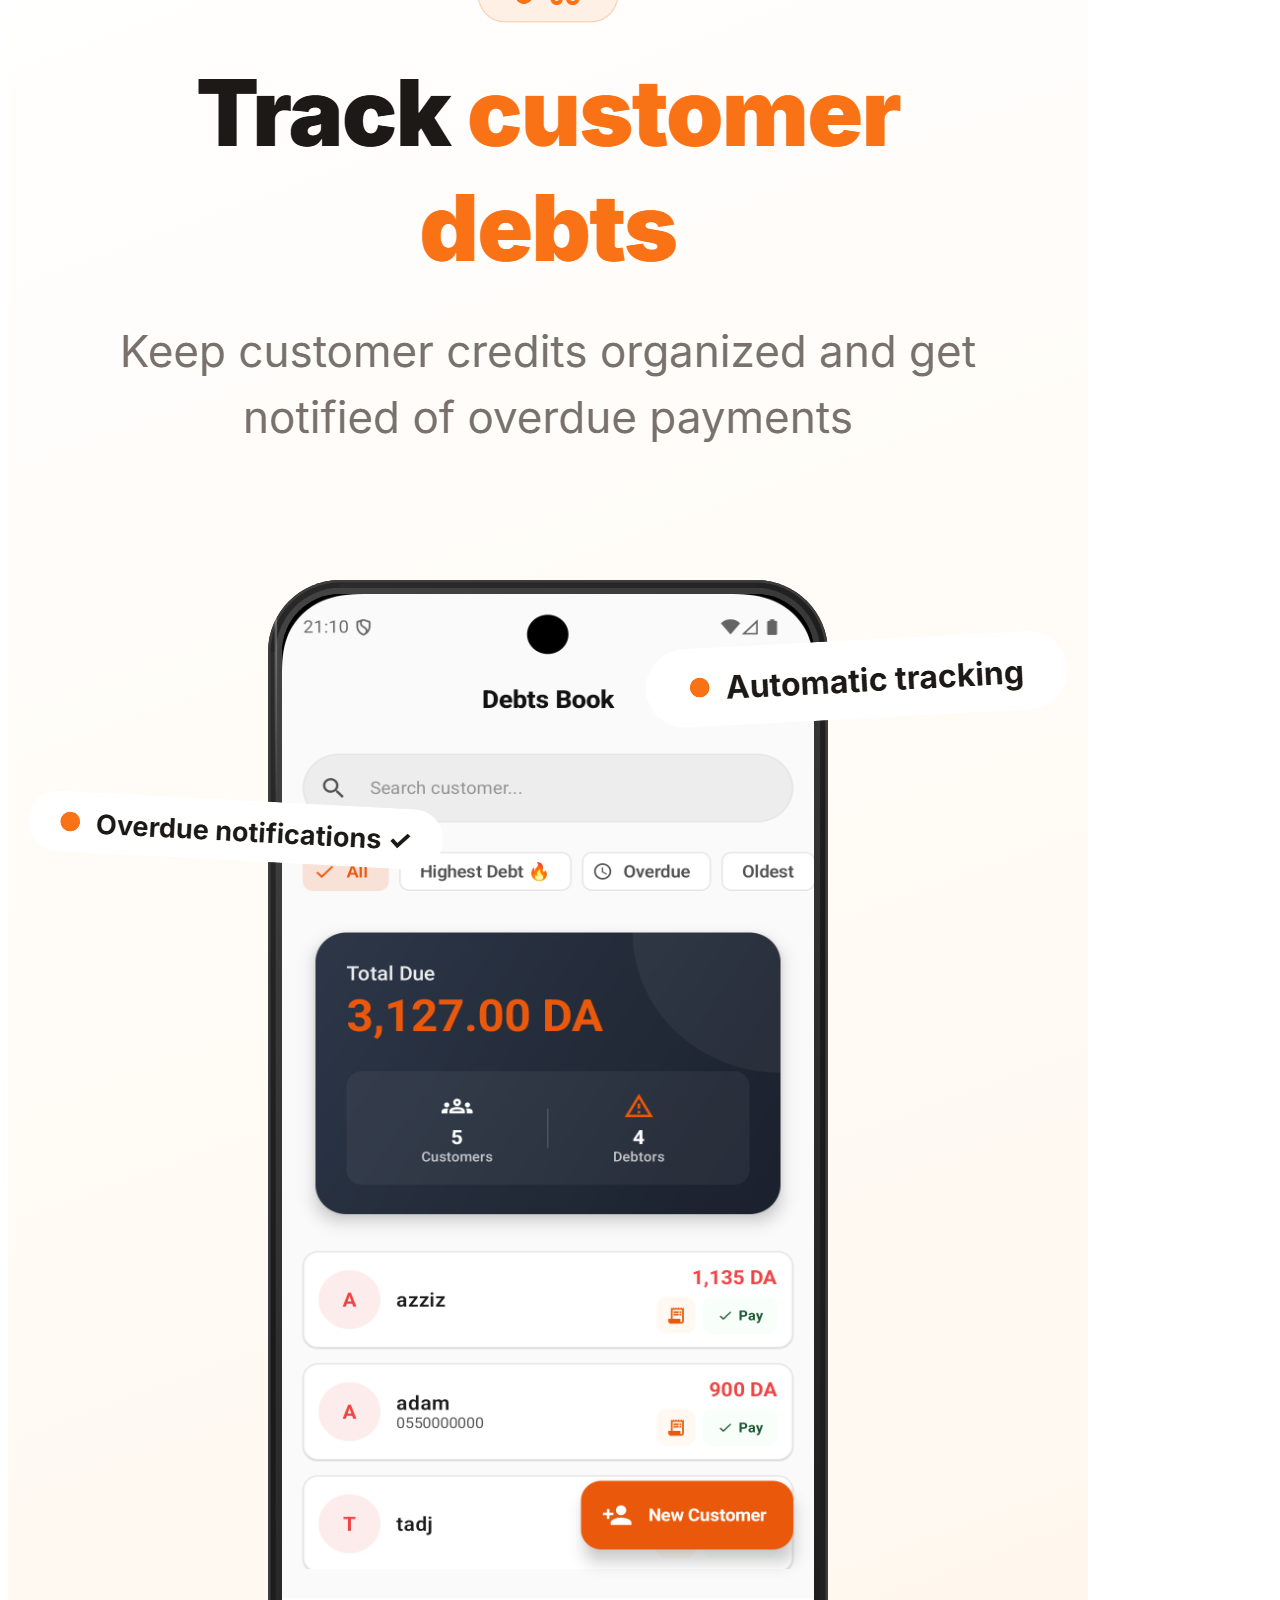
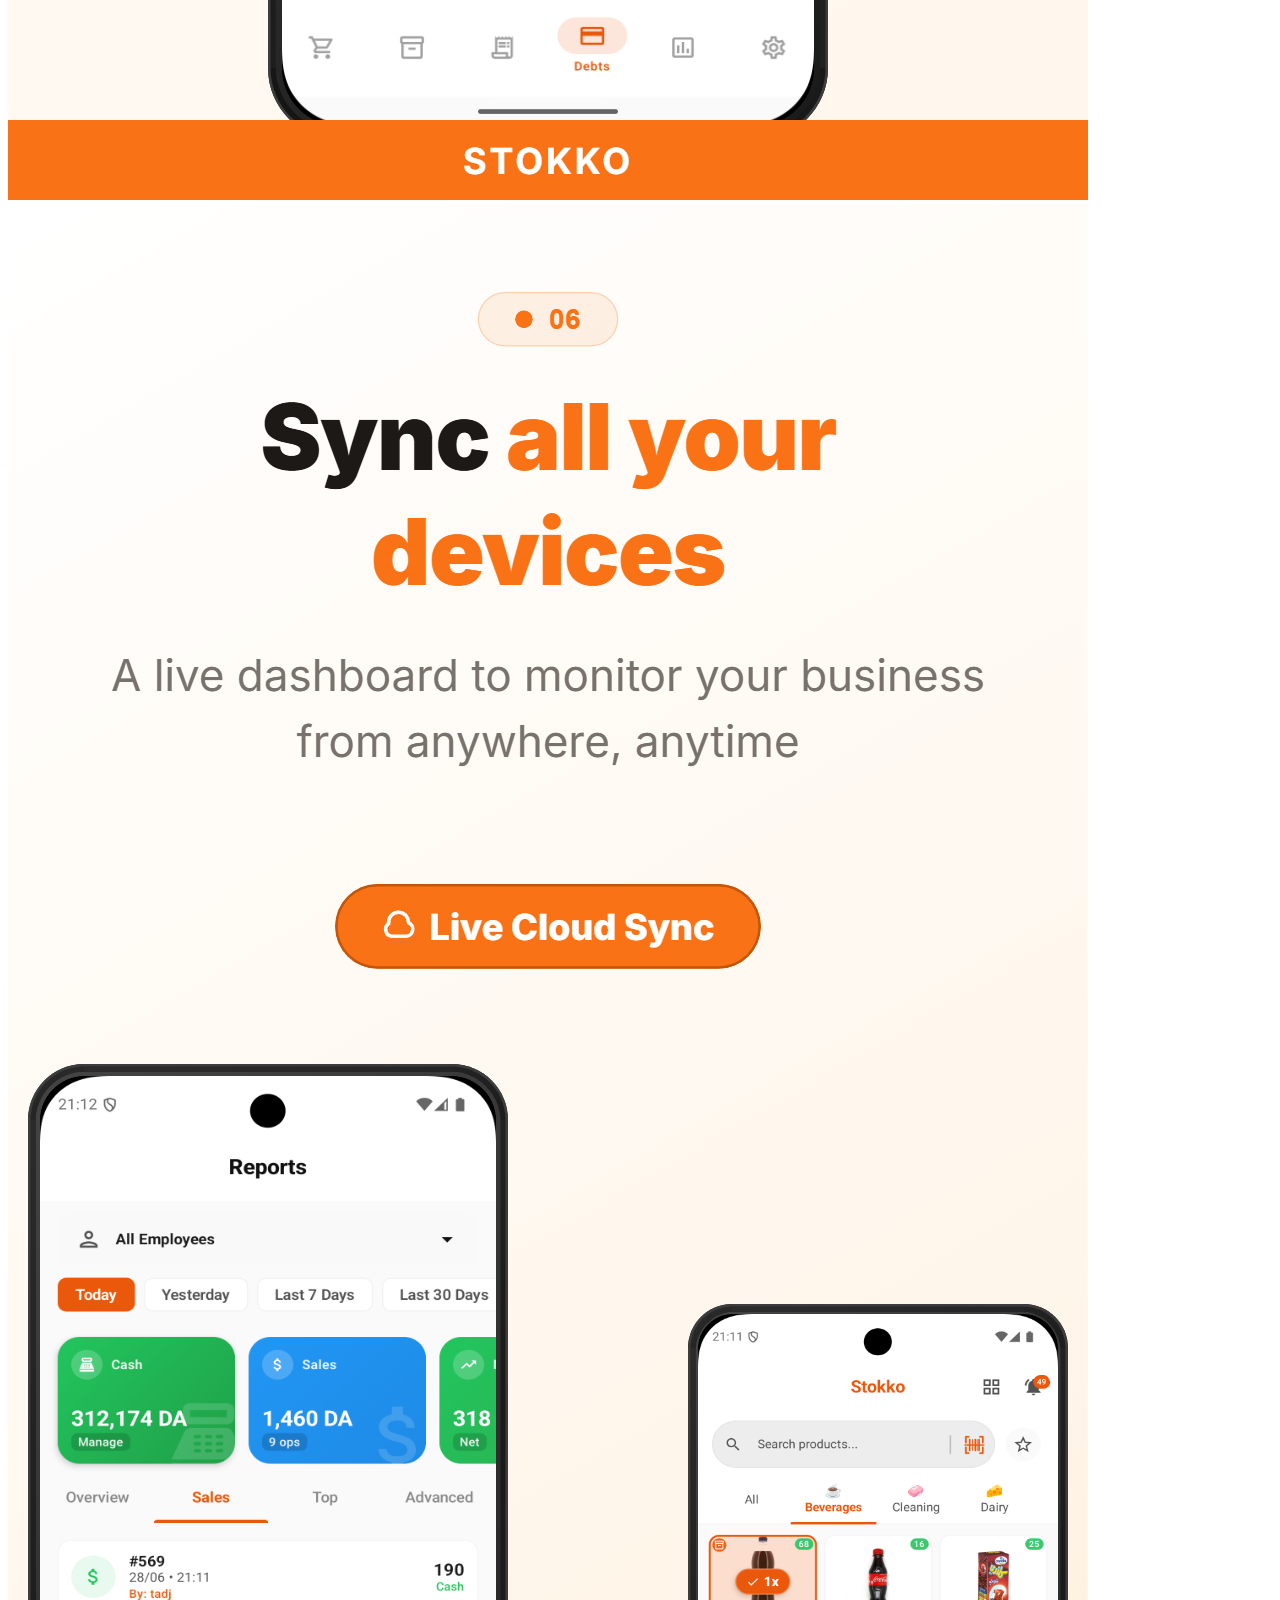
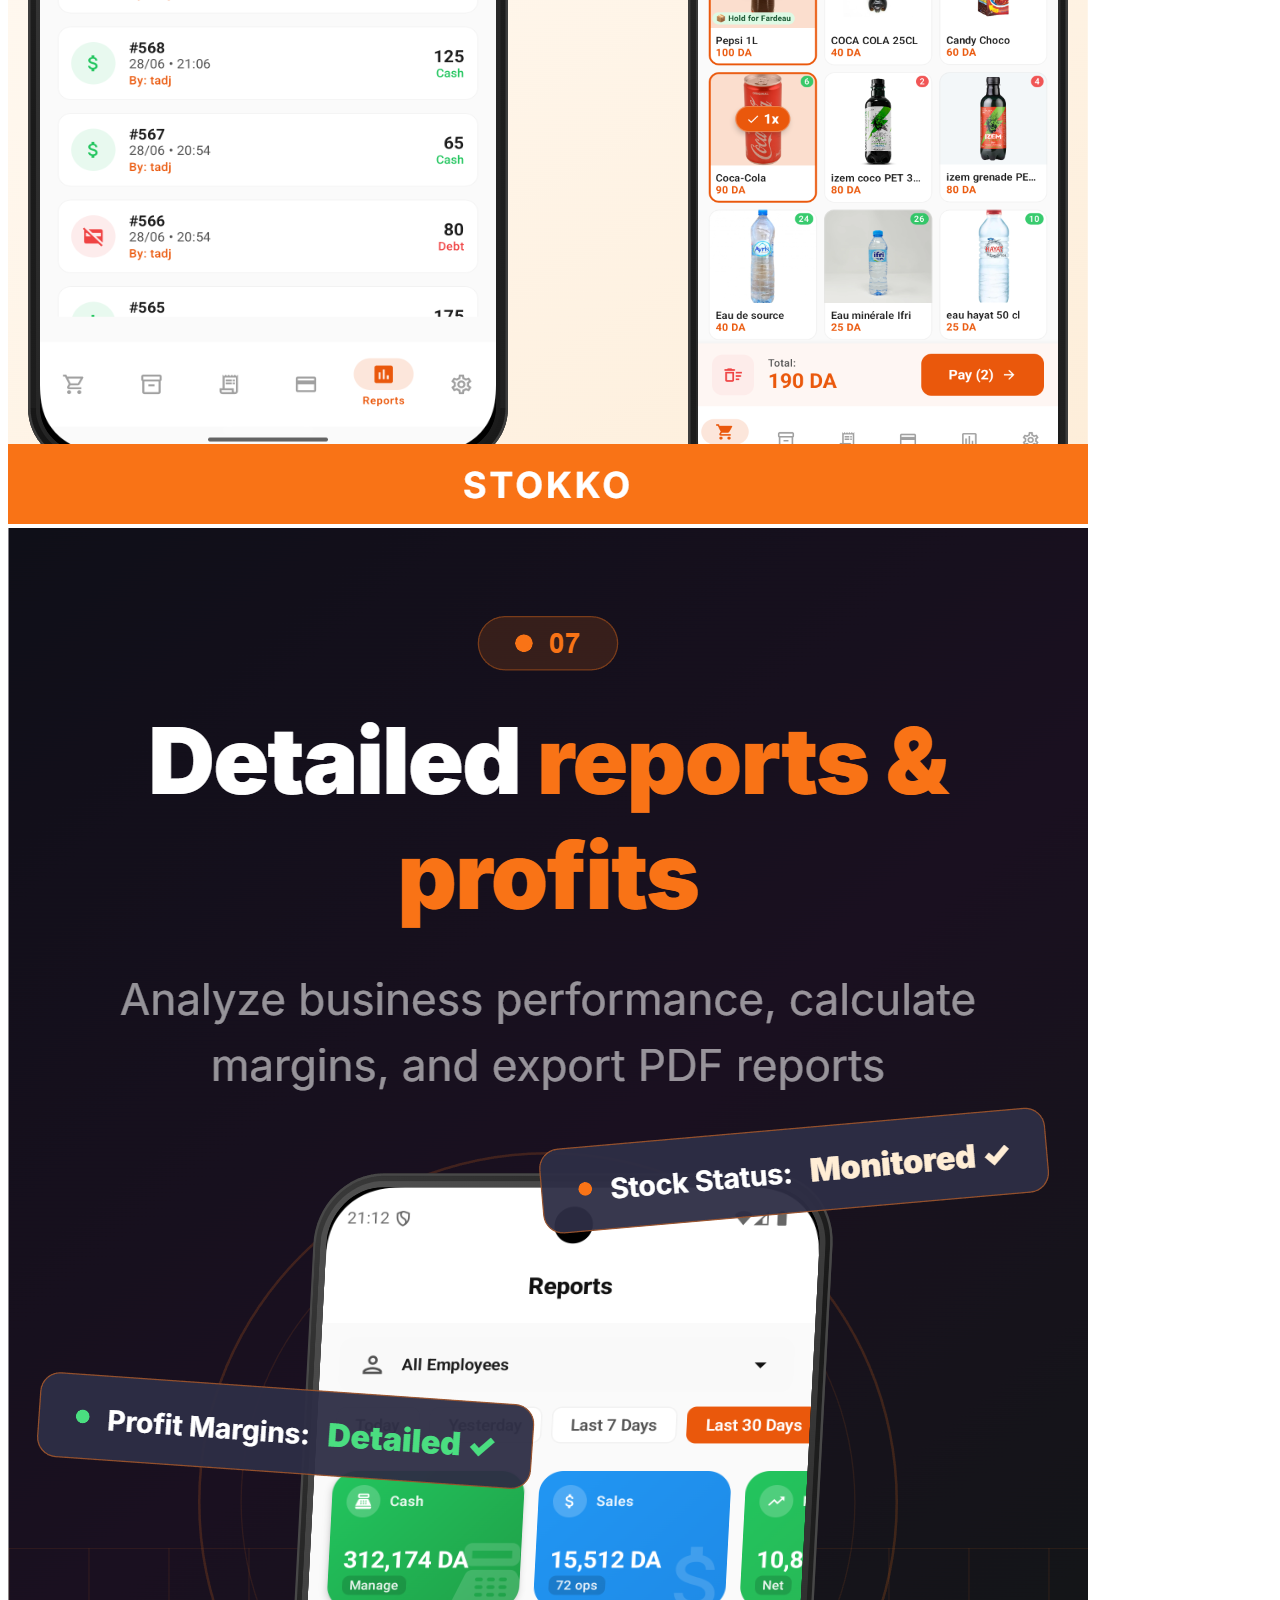
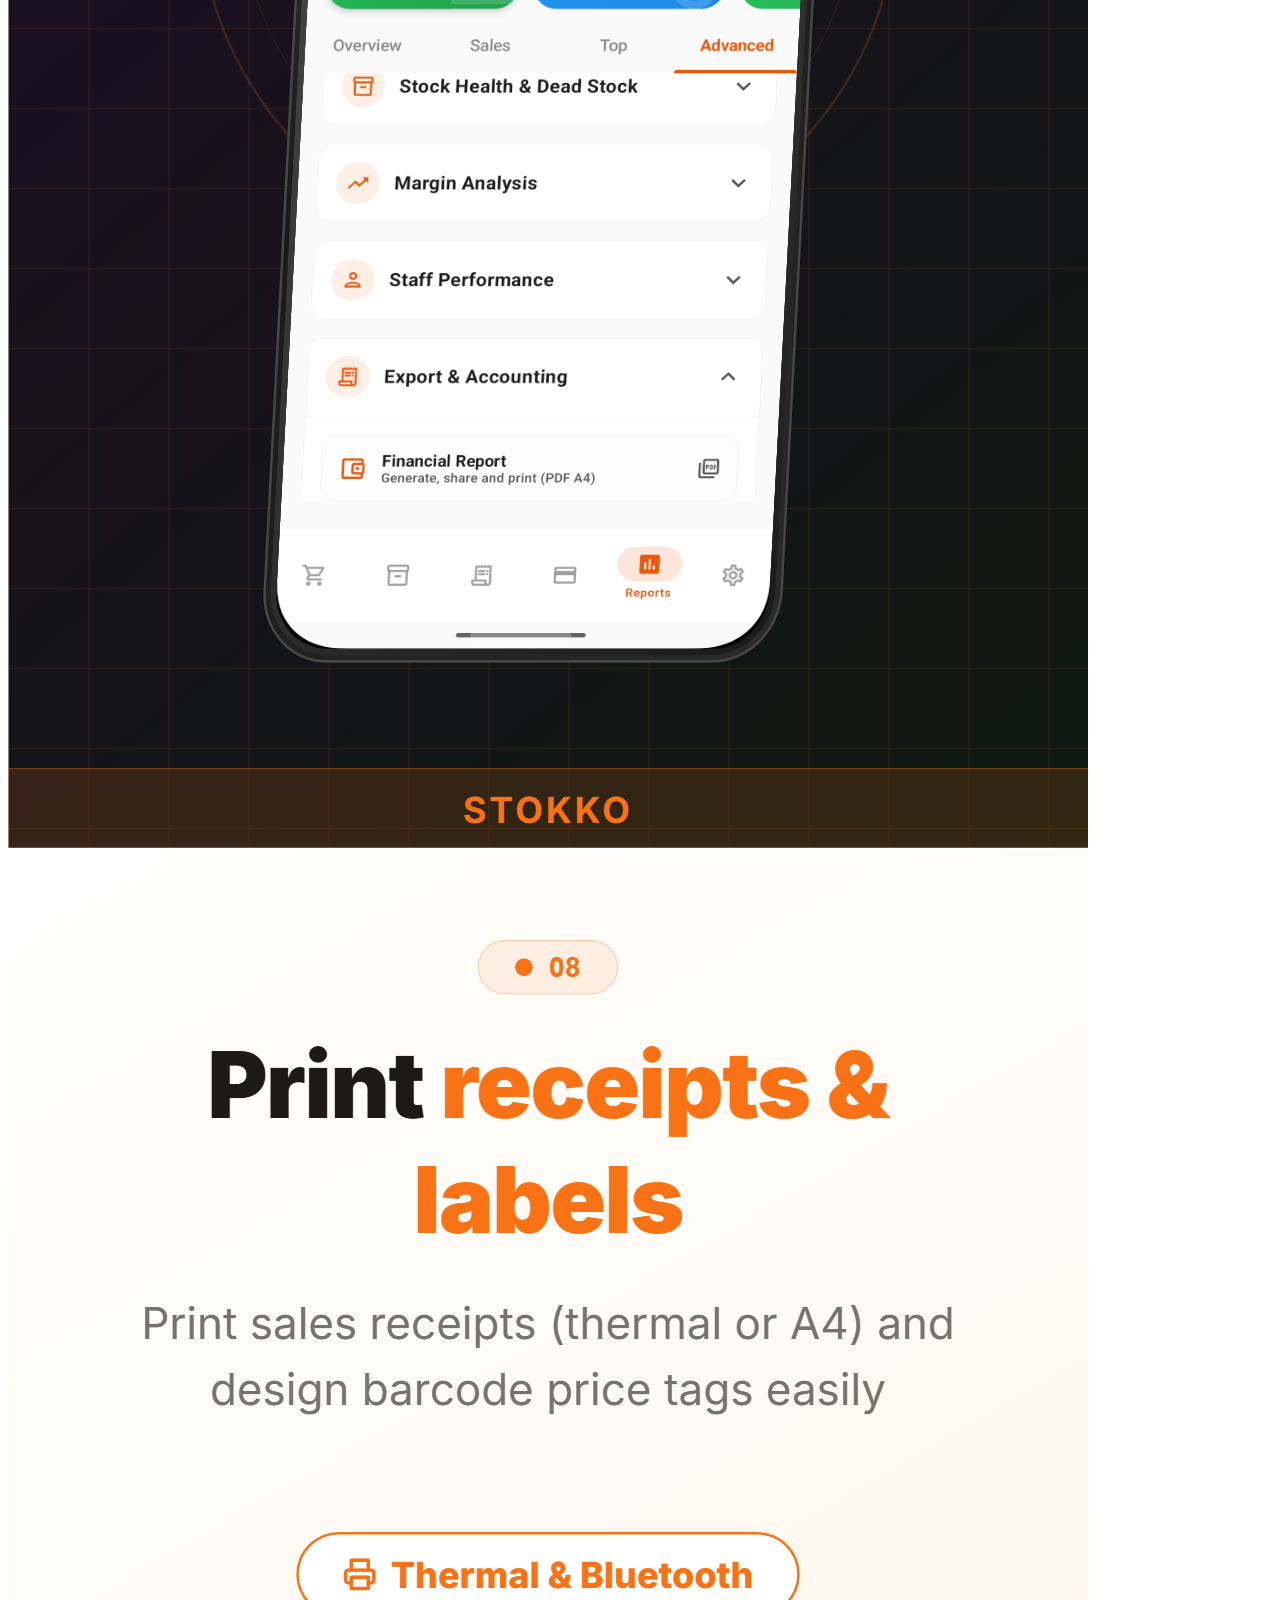
==== commit fe3d055b: "Update index.html" ====
--- a/index.html
+++ b/index.html
@@ -1,421 +1,36 @@
 <!doctype html>
-<html lang="en" data-theme="dark">
+<html lang="en">
 <head>
 <meta charset="UTF-8">
 <meta name="viewport" content="width=device-width, initial-scale=1.0">
 <title>NexisCode</title>
 <meta name="author" content="NexisCodeLabs">
-<meta name="description" content="NexisCodeLabs builds native Android apps and software tools for real businesses. Creator of Stokko — inventory management and POS for modern retail.">
-<meta name="keywords" content="Stokko, inventory management, POS app Android, NexisCode, EnergyZ, Android developer, native apps">
+<meta name="description" content="NexisCodeLabs builds native Android apps and software tools for real businesses. Creator of Stokko — inventory management and POS for Algerian retail.">
+<meta name="keywords" content="Stokko, inventory management Algeria, POS app Android, NexisCode, EnergyZ, Android developer Algeria">
 <link rel="canonical" href="https://nexiscode.online/">
 <meta property="og:title" content="NexisCodeLabs — Android Apps &amp; Software">
-<meta property="og:description" content="Native Android apps built for real-world retail and utility use cases.">
+<meta property="og:description" content="Native Android apps built for real-world retail and utility use cases. Based in Algeria.">
 <meta property="og:type" content="website">
 <meta property="og:url" content="https://nexiscode.online/">
 <meta property="og:image" content="https://nexiscode.online/header.png">
 <link rel="icon" href="LOGO.png" type="image/png">
 <link rel="preconnect" href="https://fonts.googleapis.com">
 <link rel="preconnect" href="https://fonts.gstatic.com" crossorigin>
-<link href="https://fonts.googleapis.com/css2?family=Syne:wght@700;800&family=DM+Sans:wght@400;500;600;700&display=swap" rel="stylesheet">
-
+<link href="https://fonts.googleapis.com/css2?family=Syne:wght@600;700;800&family=DM+Sans:wght@400;500;600;700&display=swap" rel="stylesheet">
 <script>
   var savedTheme = localStorage.getItem('nx-theme');
   var prefersLight = window.matchMedia('(prefers-color-scheme: light)').matches;
-  if(savedTheme === 'light' || (!savedTheme && prefersLight)) {
+  if(savedTheme === 'light' || (!savedTheme && prefersLight)){
     document.documentElement.setAttribute('data-theme', 'light');
   }
 </script>
-
-<style>
-  :root{
-    /* Dark Mode (Default) */
-    --bg: #08080a;
-    --bg-soft: #111114;
-    --panel: #141417;
-    --line: rgba(255,255,255,.08);
-    --ink: #f2efe9;
-    --ink-dim: #9a9a9f;
-    --orange: #f97316;
-    --orange-deep: #ea580c;
-    --orange-glow: rgba(249,115,22,.45);
-    
-    --nav-bg: rgba(8,8,10,.6);
-    --nav-bg-scroll: rgba(8,8,10,.9);
-    --lightbox-bg: rgba(8,8,10,.95);
-    --shadow-txt: rgba(8,8,10,.6);
-  }
-
-  [data-theme="light"] {
-    /* Light Mode */
-    --bg: #f5f5f7;
-    --bg-soft: #ffffff;
-    --panel: #ffffff;
-    --line: rgba(0,0,0,.08);
-    --ink: #111114;
-    --ink-dim: #6b6b70;
-    --orange-glow: rgba(249,115,22,.15);
-    
-    --nav-bg: rgba(245,245,247,.7);
-    --nav-bg-scroll: rgba(255,255,255,.95);
-    --lightbox-bg: rgba(245,245,247,.95);
-    --shadow-txt: rgba(255,255,255,.8);
-  }
-
-  *{box-sizing:border-box;margin:0;padding:0;}
-  html{scroll-behavior:smooth;}
-  body{
-    background:var(--bg); color:var(--ink);
-    font-family:'DM Sans',sans-serif; line-height:1.5;
-    -webkit-font-smoothing:antialiased; overflow-x:hidden;
-    transition: background 0.4s ease, color 0.4s ease;
-  }
-  body.locked{overflow:hidden;height:100vh;}
-  h1,h2,h3,.display{ font-family:'Syne',sans-serif; font-weight:800; letter-spacing:-0.02em; line-height:1.05; }
-  a{color:inherit;text-decoration:none;}
-  img{max-width:100%;display:block;}
-  .wrap{max-width:1180px;margin:0 auto;padding:0 32px;position:relative;z-index:2;}
-  
-  .eyebrow{
-    display:inline-flex;align-items:center;gap:10px; font-family:'DM Sans',sans-serif;font-weight:700;
-    font-size:.72rem;letter-spacing:.16em;text-transform:uppercase; color:var(--orange);
-  }
-  .eyebrow::before{content:"";width:22px;height:2px;background:var(--orange);display:inline-block;}
-  section{position:relative;}
-  
-  .btn{
-    display:inline-flex;align-items:center;gap:8px; padding:13px 26px;border-radius:100px;
-    font-weight:700;font-size:.92rem;
-    transition:transform .35s cubic-bezier(.2,.8,.2,1), background .18s ease, border-color .18s ease, box-shadow .35s ease;
-    white-space:nowrap; position:relative; will-change:transform;
-  }
-  .btn-solid{background:var(--orange);color:#ffffff;} 
-  .btn-solid:hover{background:#fb923c;box-shadow:0 12px 34px -8px var(--orange-glow);}
-  .btn-outline{border:1.5px solid var(--line);color:var(--ink);}
-  .btn-outline:hover{border-color:var(--orange);color:var(--orange);box-shadow:0 12px 34px -12px var(--orange-glow);}
-
-  /* ================= LOADER ================= */
-  .loader{
-    position:fixed;inset:0;z-index:999;background:var(--bg); display:flex;align-items:center;justify-content:center;
-    transition:transform 1s cubic-bezier(.76,0,.24,1), background 0.4s ease;
-  }
-  .loader::after{ content:"";position:absolute;inset:0; background:radial-gradient(circle at 50% 40%,rgba(249,115,22,.16),transparent 65%); pointer-events:none; }
-  .loader.loader--exit{transform:translateY(-100%);}
-  .loader-inner{position:relative;z-index:1;display:flex;flex-direction:column;align-items:center;gap:22px; opacity:1;transition:opacity .4s ease, transform .5s ease;}
-  .loader.loader--exit .loader-inner{opacity:0;transform:scale(.92);}
-  
-  .loader-circle {
-    position: relative; width: 86px; height: 86px; display: flex; align-items: center; justify-content: center;
-    border-radius: 50%; background: var(--line); box-shadow: 0 0 25px rgba(249,115,22, 0.15);
-    opacity: 0; transform: scale(0.7); animation: markIn .8s cubic-bezier(.2,.8,.2,1) .1s forwards;
-  }
-  .loader-circle::before {
-    content: ""; position: absolute; inset: -3px; border-radius: 50%; border: 3px solid transparent;
-    border-top-color: var(--orange); border-right-color: var(--orange-deep);
-    animation: spin 1s cubic-bezier(0.68, -0.55, 0.265, 1.55) infinite;
-  }
-  @keyframes spin { 100% { transform: rotate(360deg); } }
-  .loader-mark { width: 48px; height: 48px; z-index: 2; border-radius: 50%; overflow: hidden; background: #000; }
-  .loader-mark img{width:100%;height:100%;object-fit:cover; transform: scale(1.05);}
-  @keyframes markIn{to{opacity:1;transform:scale(1);}}
-  
-  .loader-word{ display:flex; align-items:center; justify-content:center; font-family:'Syne',sans-serif;font-weight:800;font-size:1.6rem; letter-spacing:-0.03em; opacity:0;animation:markIn .8s cubic-bezier(.2,.8,.2,1) .25s forwards; }
-  .loader-word .accent{color:var(--orange);}
-  
-  .loader-bar{width:180px;height:2px;background:var(--line);border-radius:2px;overflow:hidden; opacity:0;animation:markIn .6s ease .4s forwards;}
-  .loader-bar span{display:block;height:100%;width:0%;background:linear-gradient(90deg,var(--orange-deep),var(--orange)); box-shadow:0 0 12px var(--orange-glow);}
-  .loader-pct{font-size:.72rem;color:var(--ink-dim);letter-spacing:.1em; opacity:0;animation:markIn .6s ease .5s forwards;font-variant-numeric:tabular-nums;}
-
-  /* ================= GLOBALS ================= */
-  .scroll-progress{position:fixed;top:0;left:0;height:3px;width:0%;z-index:60; background:linear-gradient(90deg,var(--orange-deep),var(--orange),#fdba74); box-shadow:0 0 10px var(--orange-glow);transition:width .08s linear;}
-  .cursor-glow{ position:fixed;top:0;left:0;width:520px;height:520px; pointer-events:none;z-index:1; background:radial-gradient(circle,var(--orange-glow) 0%,rgba(249,115,22,0) 68%); transform:translate(-50%,-50%); opacity:0;transition:opacity .5s ease; mix-blend-mode:screen; will-change:transform; }
-  body.has-mouse .cursor-glow{opacity:.45;}
-  .cursor-dot,.cursor-ring{ position:fixed;top:0;left:0;pointer-events:none;z-index:70; border-radius:50%;transform:translate(-50%,-50%); opacity:0;transition:opacity .3s ease, width .25s ease, height .25s ease, background .25s ease, border-color .25s ease; }
-  .cursor-dot{width:6px;height:6px;background:var(--orange);}
-  .cursor-ring{width:34px;height:34px;border:1.5px solid rgba(249,115,22,.55);}
-  body.has-mouse .cursor-dot,body.has-mouse .cursor-ring{opacity:1;}
-  body.cursor-active .cursor-ring{width:56px;height:56px;background:rgba(249,115,22,.1);border-color:var(--orange);}
-  @media (hover:hover) and (pointer:fine){ body.has-mouse, body.has-mouse a, body.has-mouse button{cursor:none;} }
-
-  /* ================= NAV & SCROLLSPY ================= */
-  .scrollspy{position:fixed;right:26px;top:50%;transform:translateY(-50%);z-index:45; display:flex;flex-direction:column;gap:16px;align-items:center;}
-  .scrollspy button{ width:9px;height:9px;border-radius:50%;border:1.5px solid var(--line);background:transparent; padding:0;cursor:pointer;position:relative;transition:border-color .3s ease,background .3s ease,transform .3s ease; }
-  .scrollspy button::after{ content:attr(data-label);position:absolute;right:20px;top:50%;transform:translateY(-50%); font-size:.72rem;font-weight:600;color:var(--ink-dim);white-space:nowrap; opacity:0;transition:opacity .25s ease,transform .25s ease;pointer-events:none; }
-  .scrollspy button:hover::after{opacity:1;transform:translateY(-50%) translateX(-4px);}
-  .scrollspy button.active{background:var(--orange);border-color:var(--orange);transform:scale(1.3); box-shadow:0 0 12px var(--orange-glow);}
-  @media (max-width:1080px){.scrollspy{display:none;}}
-
-  header.nav{
-    position:sticky;top:0;z-index:50; background:var(--nav-bg); backdrop-filter:blur(14px);
-    border-bottom:1px solid var(--line); transition:background .4s ease,border-color .4s ease;
-  }
-  header.nav.scrolled{background:var(--nav-bg-scroll);}
-  .nav-inner{display:flex;align-items:center;justify-content:space-between;padding:18px 32px;max-width:1180px;margin:0 auto;}
-  
-  .brand-logo-wrap { display:flex; align-items:center; gap:12px; }
-  .brand-text { display:flex; align-items:center; font-family:'Syne',sans-serif; font-weight:800; font-size:1.55rem; letter-spacing:-0.04em; color:var(--ink); }
-  .brand-text .accent { color:var(--orange); }
-  .brand img{width:42px;height:42px;object-fit:cover;display:block; border-radius: 50%;}
-  
-  .nav-links{display:flex;align-items:center;gap:24px;font-size:.94rem;color:var(--ink-dim);font-weight:500;}
-  .nav-links a:not(.btn){position:relative;padding-bottom:4px;transition:color .25s ease;}
-  .nav-links a:not(.btn)::after{ content:"";position:absolute;left:0;bottom:0;width:0;height:1.5px; background:var(--orange);transition:width .3s cubic-bezier(.2,.8,.2,1); }
-  .nav-links a:not(.btn):hover{color:var(--ink);}
-  .nav-links a:not(.btn):hover::after{width:100%;}
-  .nav-links .btn{padding:10px 20px;font-size:.85rem;}
-  
-  .icon-btn{
-    width:34px;height:34px;border-radius:50%;border:1.5px solid var(--line);background:transparent;
-    display:flex;align-items:center;justify-content:center;cursor:pointer;color:var(--ink-dim);
-    transition:border-color .25s ease,color .25s ease;flex:none;
-  }
-  .icon-btn:hover{border-color:var(--orange);color:var(--orange);}
-  .icon-btn svg{width:16px;height:16px;}
-  
-  [data-theme="light"] .moon-icon { display: none; }
-  [data-theme="light"] .sun-icon { display: block !important; }
-  [data-theme="dark"] .sun-icon { display: none; }
-
-  /* ================= BACKGROUNDS ================= */
-  .aurora{ position:absolute;inset:-10% -10% auto -10%;height:130%; z-index:0;pointer-events:none; filter:blur(60px) saturate(130%); opacity:.6; }
-  .aurora span{ position:absolute;border-radius:50%; mix-blend-mode:screen; animation:drift 22s ease-in-out infinite; }
-  .aurora span:nth-child(1){ width:520px;height:520px;left:2%;top:6%; background:radial-gradient(circle,rgba(249,115,22,.55),transparent 70%); animation-duration:26s; }
-  .aurora span:nth-child(2){ width:440px;height:440px;right:6%;top:-4%; background:radial-gradient(circle,rgba(234,88,12,.4),transparent 70%); animation-duration:31s;animation-delay:-6s; }
-  .aurora span:nth-child(3){ width:380px;height:380px;left:32%;bottom:-10%; background:radial-gradient(circle,rgba(249,115,22,.28),transparent 70%); animation-duration:19s;animation-delay:-11s; }
-  @keyframes drift{ 0%,100%{transform:translate(0,0) scale(1);} 33%{transform:translate(4%,6%) scale(1.08);} 66%{transform:translate(-5%,-3%) scale(.94);} }
-  
-  [data-theme="light"] .aurora { display: none; }
-  [data-theme="light"] .grain { opacity: .015; }
-
-  #particleCanvas{position:absolute;inset:0;width:100%;height:100%;z-index:0;pointer-events:none;}
-  .nn-readout{ position:absolute;left:32px;bottom:14px;z-index:1; font-size:.7rem;letter-spacing:.06em;color:var(--ink-dim);opacity:.55; font-variant-numeric:tabular-nums;pointer-events:none; }
-  .grain{ position:fixed;inset:0;z-index:1;pointer-events:none;opacity:.035; background-image:url("data:image/svg+xml,%3Csvg xmlns='http://www.w3.org/2000/svg' width='120' height='120'%3E%3Cfilter id='n'%3E%3CfeTurbulence type='fractalNoise' baseFrequency='.9' numOctaves='2' stitchTiles='stitch'/%3E%3C/filter%3E%3Crect width='100%25' height='100%25' filter='url(%23n)'/%3E%3C/svg%3E"); }
-
-  /* ================= HERO ================= */
-  .hero{padding:130px 0 100px;overflow:hidden;position:relative;}
-  .hero-inner{position:relative;z-index:2;max-width:820px;}
-  .hero .eyebrow{opacity:0;}
-  body.ready .hero .eyebrow{animation:riseIn .8s cubic-bezier(.2,.8,.2,1) .1s forwards;}
-  .hero h1{font-size:clamp(2rem,3.6vw,3.15rem);margin:20px 0 24px;color:var(--ink);perspective:800px;line-height:1.12; text-shadow:0 2px 24px var(--shadow-txt);}
-  .hero h1 .hl{color:var(--orange);}
-  .hero h1 .word{display:inline-block;overflow:hidden;vertical-align:top;}
-  .hero h1 .word span{ display:inline-block;transform:translateY(115%) rotate(4deg); animation:wordUp .95s cubic-bezier(.16,1,.3,1) forwards; animation-play-state:paused; }
-  body.ready .hero h1 .word span{animation-play-state:running;}
-  @keyframes wordUp{to{transform:translateY(0) rotate(0);}}
-  @keyframes riseIn{from{opacity:0;transform:translateY(14px);}to{opacity:1;transform:translateY(0);}}
-  .hero p{ font-size:1.15rem;color:var(--ink-dim);max-width:560px;margin-bottom:38px; opacity:0; }
-  body.ready .hero p{animation:riseIn .9s cubic-bezier(.2,.8,.2,1) .55s forwards;}
-  .hero-ctas{ display:flex;gap:16px;flex-wrap:wrap; opacity:0; }
-  body.ready .hero-ctas{animation:riseIn .9s cubic-bezier(.2,.8,.2,1) .75s forwards;}
-
-  .section-head{max-width:600px;margin-bottom:56px;}
-  .section-head h2{font-size:clamp(1.9rem,3.4vw,2.6rem);margin-top:16px;}
-  .section-tag{color:var(--ink-dim);font-size:1.02rem;margin-top:14px;}
-
-  /* ================= PRODUCTS ================= */
-  #products{padding:110px 0;border-top:1px solid var(--line);}
-  .reveal{opacity:0;transform:translateY(36px);filter:blur(6px); transition:opacity .9s cubic-bezier(.16,1,.3,1),transform .9s cubic-bezier(.16,1,.3,1),filter .9s cubic-bezier(.16,1,.3,1);}
-  .reveal.is-visible{opacity:1;transform:translateY(0);filter:blur(0);}
-  .stagger.is-visible > *{opacity:1;transform:translateY(0);}
-  .stagger > *{opacity:0;transform:translateY(18px);transition:opacity .7s cubic-bezier(.16,1,.3,1),transform .7s cubic-bezier(.16,1,.3,1);}
-  .stagger > *:nth-child(1){transition-delay:.05s;}
-  .stagger > *:nth-child(2){transition-delay:.13s;}
-  .stagger > *:nth-child(3){transition-delay:.21s;}
-  .stagger > *:nth-child(4){transition-delay:.29s;}
-
-  /* STOKKO CARD */
-  .stokko-card{
-    background:linear-gradient(155deg,var(--panel),var(--bg-soft));
-    border:1px solid var(--line); border-radius:28px; padding:56px; margin-bottom:40px;
-    position:relative; overflow:hidden;
-    transition:transform .5s cubic-bezier(.2,.8,.2,1), box-shadow .5s ease, border-color .5s ease;
-    transform-style:preserve-3d; will-change:transform;
-  }
-  .stokko-card::before{
-    content:"";position:absolute;inset:0;border-radius:28px;padding:1px;
-    background:linear-gradient(120deg,transparent 30%,var(--orange-glow),transparent 70%);
-    -webkit-mask:linear-gradient(#000 0 0) content-box,linear-gradient(#000 0 0);
-    -webkit-mask-composite:xor;mask-composite:exclude;
-    opacity:0;transition:opacity .5s ease;pointer-events:none;
-  }
-  .stokko-card:hover::before{opacity:1;}
-  .stokko-card:hover{box-shadow:0 40px 90px -40px var(--orange-glow);border-color:var(--orange-glow);}
-  .stokko-top{display:flex;justify-content:space-between;align-items:flex-start;gap:24px;flex-wrap:wrap;margin-bottom:8px;}
-  .badge-live{
-    display:inline-flex;align-items:center;gap:8px; font-size:.75rem;font-weight:700;letter-spacing:.08em;text-transform:uppercase;
-    color:#16a34a;background:rgba(74,222,128,.15);border:1px solid rgba(74,222,128,.3); padding:6px 14px;border-radius:100px;
-  }
-  [data-theme="dark"] .badge-live { color:#86efac;background:rgba(134,239,172,.1);border:1px solid rgba(134,239,172,.25); }
-  
-  .badge-live::before{content:"";width:7px;height:7px;border-radius:50%;background:#4ade80; box-shadow:0 0 0 0 rgba(74,222,128,.6);animation:pulseDot 2s ease-out infinite;}
-  @keyframes pulseDot{ 0%{box-shadow:0 0 0 0 rgba(74,222,128,.55);} 70%{box-shadow:0 0 0 8px rgba(74,222,128,0);} 100%{box-shadow:0 0 0 0 rgba(74,222,128,0);} }
-  .stokko-card h3{font-size:2.1rem;margin:14px 0 6px;}
-  .stokko-sub{color:var(--orange);font-weight:600;font-size:1rem;margin-bottom:20px;}
-  .stokko-desc{color:var(--ink-dim);font-size:1.02rem;max-width:640px;margin-bottom:28px;}
-  .feature-grid{ display:grid;grid-template-columns:repeat(3,1fr);gap:14px 28px; margin-bottom:32px;max-width:680px; }
-  .feature-grid div{ display:flex;align-items:center;gap:10px;font-size:.92rem;color:var(--ink); }
-  .feature-grid div::before{content:"";width:6px;height:6px;background:var(--orange);border-radius:2px;flex:none;}
-  .stack-row{display:flex;gap:10px;flex-wrap:wrap;margin-bottom:34px;}
-  
-  .chip{
-    font-size:.78rem;font-weight:600;color:var(--ink-dim);
-    border:1px solid var(--line);padding:6px 14px;border-radius:100px; background:transparent;
-    transition:border-color .25s ease,color .25s ease,transform .25s ease;
-    display: inline-block; cursor: pointer; text-decoration: none;
-  }
-  .chip:hover{border-color:var(--orange);color:var(--orange);transform:translateY(-2px);}
-  
-  .stokko-ctas{display:flex;gap:14px;flex-wrap:wrap;margin-bottom:48px;}
-  .link-quiet{color:var(--ink-dim);font-size:.9rem;font-weight:600;align-self:center;}
-  .link-quiet:hover{color:var(--ink);}
-
-  /* ================= SWIPEABLE CAROUSEL ================= */
-  .gallery-single{margin-top:20px;display:flex;flex-direction:column;align-items:center;perspective:1000px;}
-  .gallery-frame{
-    position:relative; width: 280px; max-width: 75vw; aspect-ratio:1080/1920;
-    border-radius:24px; overflow:hidden; border:1px solid var(--line);
-    background:var(--bg-soft); box-shadow:0 30px 70px -25px rgba(0,0,0,.7);
-    transition:transform .4s cubic-bezier(.2,.8,.2,1),box-shadow .4s ease;
-    cursor: grab; touch-action: pan-y; user-select: none; -webkit-user-select: none;
-  }
-  [data-theme="light"] .gallery-frame { box-shadow: 0 30px 70px -25px rgba(0,0,0,.2); }
-  .gallery-frame:active{cursor: grabbing;}
-  .gallery-frame:hover{transform:rotateX(2deg) rotateY(-4deg) translateY(-4px);box-shadow:0 40px 90px -25px var(--orange-glow);}
-  
-  .gallery-track { display: flex; width: 100%; height: 100%; transition: transform 0.5s cubic-bezier(0.2, 0.8, 0.2, 1); will-change: transform; }
-  .gallery-track.is-dragging { transition: none; }
-  .gallery-track img { flex: 0 0 100%; width: 100%; height: 100%; object-fit: cover; pointer-events: none; }
-  
-  .swipe-hint {
-    position: absolute; inset: 0; display: flex; align-items: center; justify-content: space-between;
-    padding: 0 12px; pointer-events: none; opacity: 0; transition: opacity 0.3s ease;
-  }
-  .gallery-frame:hover .swipe-hint { opacity: 1; }
-  .swipe-hint svg {
-    width: 22px; height: 22px; color: rgba(255,255,255,0.8);
-    filter: drop-shadow(0 2px 4px rgba(0,0,0,0.8)); animation: nudgeX 1.5s ease-in-out infinite alternate;
-  }
-  .swipe-hint svg:first-child { animation-direction: alternate-reverse; }
-  @keyframes nudgeX { 0% { transform: translateX(-3px); } 100% { transform: translateX(3px); } }
-
-  .gallery-dots{display:flex;gap:8px;margin-top:22px;}
-  .gallery-dots button{ width:7px;height:7px;padding:0;border-radius:100px;border:none; background:var(--line);cursor:pointer; transition:background .3s ease, width .3s ease; }
-  [data-theme="light"] .gallery-dots button { background: rgba(0,0,0,0.15); }
-  .gallery-dots button.is-active{background:var(--orange) !important;width:22px;box-shadow:0 0 10px var(--orange-glow);}
-
-  /* SECONDARY PRODUCTS */
-  .other-products{display:grid;grid-template-columns:1fr 1fr;gap:28px;}
-  .mini-card{
-    background:var(--panel);border:1px solid var(--line);border-radius:22px;padding:36px;
-    transition:transform .4s cubic-bezier(.2,.8,.2,1),border-color .4s ease,box-shadow .4s ease;
-  }
-  .mini-card:hover{
-    transform:translateY(-6px); border-color:var(--orange-glow);
-    box-shadow:0 26px 60px -30px var(--orange-glow), inset 0 0 30px rgba(249,115,22,.03);
-  }
-  .mini-top{display:flex;justify-content:space-between;align-items:center;margin-bottom:18px;}
-  .mini-card h4{font-family:'Syne',sans-serif;font-weight:700;font-size:1.35rem;}
-  .stat-pill{font-size:.82rem;color:var(--orange);font-weight:700;}
-  .mini-card p{color:var(--ink-dim);font-size:.95rem;margin-bottom:22px;}
-  .soon-pill{
-    font-size:.75rem;font-weight:700;letter-spacing:.06em;text-transform:uppercase;
-    color:var(--ink-dim);border:1px dashed var(--line);padding:5px 12px;border-radius:100px;
-  }
-
-  /* ================= ABOUT ================= */
-  #about{padding:110px 0;border-top:1px solid var(--line);}
-  .about-inner{display:grid;grid-template-columns:1.1fr .9fr;gap:60px;align-items:center;}
-  #about p{color:var(--ink-dim);font-size:1.05rem;max-width:520px;}
-  .stat-grid{display:grid;grid-template-columns:1fr 1fr;gap:28px;}
-  .stat-grid div{border-left:2px solid var(--orange);padding-left:16px;}
-  .stat-grid .num{font-family:'Syne',sans-serif;font-weight:800;font-size:2.1rem;display:block;}
-  .stat-grid .lbl{color:var(--ink-dim);font-size:.85rem;margin-top:4px;}
-
-  /* ================= CONTACT ================= */
-  #contact{padding:110px 0 130px;border-top:1px solid var(--line);text-align:center;overflow:hidden;}
-  #contact h2{font-size:clamp(2.2rem,4.4vw,3.4rem);margin-bottom:20px;}
-  #contact p{color:var(--ink-dim);font-size:1.05rem;margin-bottom:36px;}
-  .mail-link{
-    font-family:'Syne',sans-serif;font-weight:700;font-size:1.3rem;color:var(--orange);
-    border-bottom:2px solid transparent;position:relative;display:inline-block;
-    transition:border-color .3s ease,transform .3s cubic-bezier(.2,.8,.2,1);
-  }
-  .mail-link:hover{border-color:var(--orange);transform:translateY(-2px);}
-
-  footer{border-top:1px solid var(--line);padding:38px 0;}
-  .footer-inner{display:flex;justify-content:space-between;align-items:center;flex-wrap:wrap;gap:16px;}
-  .footer-inner .brand-logo-wrap{opacity:0.8;}
-  .footer-inner .brand-text{font-size:1.25rem;} 
-  .footer-inner img{border-radius: 50%; object-fit: cover;}
-  
-  .footer-links{display:flex;gap:26px;font-size:.85rem;color:var(--ink-dim);flex-wrap:wrap;}
-  .footer-links a:hover{color:var(--ink);}
-  .copyright{font-size:.82rem;color:var(--ink-dim);}
-
-  /* ================= LIGHTBOX SWIPEABLE ================= */
-  .lightbox {
-    position: fixed; inset: 0; z-index: 9999;
-    background: var(--lightbox-bg); backdrop-filter: blur(10px);
-    display: flex; align-items: center; justify-content: center;
-    opacity: 0; pointer-events: none; transition: opacity 0.3s ease, background 0.4s ease;
-  }
-  .lightbox.is-open { opacity: 1; pointer-events: all; }
-  
-  .lightbox-nav {
-    position: absolute; top: 50%; transform: translateY(-50%);
-    color: var(--ink-dim); font-size: 3rem; font-weight: 300;
-    cursor: pointer; padding: 20px; user-select: none;
-    transition: color 0.3s ease, transform 0.2s ease; z-index: 2;
-  }
-  .lightbox-nav:hover { color: var(--orange); transform: translateY(-50%) scale(1.1); }
-  .lightbox-prev { left: 15px; }
-  .lightbox-next { right: 15px; }
-
-  #lightboxImg {
-    max-height: 90vh; max-width: 90vw; border-radius: 16px;
-    box-shadow: 0 20px 60px rgba(0,0,0,0.8);
-    transform: scale(0.95) translateX(0); 
-    transition: transform 0.3s cubic-bezier(.2,.8,.2,1), opacity 0.2s ease;
-    object-fit: contain; cursor: grab; user-select: none;
-  }
-  [data-theme="light"] #lightboxImg { box-shadow: 0 20px 60px rgba(0,0,0,0.25); }
-  #lightboxImg:active { cursor: grabbing; }
-  .lightbox.is-open #lightboxImg { transform: scale(1) translateX(0); }
-  
-  .lightbox-close {
-    position: absolute; top: 24px; right: 24px; color: var(--ink);
-    font-size: 2.5rem; cursor: pointer; width: 44px; height: 44px;
-    display: flex; align-items: center; justify-content: center;
-    background: var(--line); border-radius: 50%;
-    transition: background 0.2s ease; z-index: 2;
-  }
-  .lightbox-close:hover { background: rgba(249,115,22,0.8); color: #fff;}
-
-  @media (max-width:860px){
-    .nav-links{display:none;}
-    .about-inner{grid-template-columns:1fr;}
-    .feature-grid{grid-template-columns:1fr 1fr;}
-    .other-products{grid-template-columns:1fr;}
-    .stokko-card{padding:34px 24px;}
-    .hero{padding:110px 0 60px;}
-    .cursor-glow,.cursor-dot,.cursor-ring{display:none;}
-    .lightbox-nav { display: none; }
-  }
-  @media (prefers-reduced-motion:reduce){
-    *{animation-duration:.001ms !important;animation-iteration-count:1 !important;transition-duration:.001ms !important;}
-    .reveal,.stagger>*{opacity:1 !important;transform:none !important;filter:none !important;}
-    .hero h1 .word span{transform:none !important;animation-play-state:running !important;}
-    .loader{display:none !important;}
-    .cursor-glow,.cursor-dot,.cursor-ring,#particleCanvas{display:none !important;}
-  }
-</style>
+<link rel="stylesheet" href="style.css">
 </head>
 <body class="locked">
 
 <div class="loader" id="loader">
   <div class="loader-inner">
-    <div class="loader-circle">
-        <div class="loader-mark"><img src="LOGO.png" alt="NexisCode"></div>
-    </div>
+    <div class="loader-mark"><img src="LOGO.png" alt="NexisCode"></div>
     <div class="loader-word">Nexis<span class="accent">Code</span></div>
     <div class="loader-bar"><span id="loaderFill"></span></div>
     <div class="loader-pct" id="loaderPct">0%</div>
@@ -429,30 +44,24 @@
 <div class="cursor-dot" id="cursorDot"></div>
 
 <nav class="scrollspy" id="scrollspy">
-  <button data-target="#top" data-label="Start" class="active" aria-label="Start"></button>
-  <button data-target="#products" data-label="Products" aria-label="Products"></button>
-  <button data-target="#about" data-label="About" aria-label="About"></button>
-  <button data-target="#contact" data-label="Contact" aria-label="Contact"></button>
+  <button data-target="#top" data-label="البداية" class="active" aria-label="البداية"></button>
+  <button data-target="#products" data-label="المنتجات" aria-label="المنتجات"></button>
+  <button data-target="#about" data-label="من نحن" aria-label="من نحن"></button>
+  <button data-target="#contact" data-label="تواصل" aria-label="تواصل"></button>
 </nav>
 
 <header class="nav" id="siteNav">
   <div class="nav-inner">
-    <a class="brand" href="#top">
-      <div class="brand-logo-wrap">
-        <img src="LOGO.png" alt="NexisCode logo">
-        <div class="brand-text">Nexis<span class="accent">Code</span></div>
-      </div>
-    </a>
+    <a class="brand" href="#top"><img src="LOGO.png" alt="NexisCode logo">Nexis<span class="accent">Code</span></a>
     <nav class="nav-links">
       <a href="#products" class="scramble">Products</a>
       <a href="#about" class="scramble">About</a>
-      
-      <button class="icon-btn theme-toggle" id="themeToggle" aria-label="Toggle theme" title="Toggle Light/Dark Mode">
-        <svg class="sun-icon" viewBox="0 0 24 24" fill="none" stroke="currentColor" stroke-width="2" stroke-linecap="round" stroke-linejoin="round" style="display:none;"><circle cx="12" cy="12" r="5"></circle><line x1="12" y1="1" x2="12" y2="3"></line><line x1="12" y1="21" x2="12" y2="23"></line><line x1="4.22" y1="4.22" x2="5.64" y2="5.64"></line><line x1="18.36" y1="18.36" x2="19.78" y2="19.78"></line><line x1="1" y1="12" x2="3" y2="12"></line><line x1="21" y1="12" x2="23" y2="12"></line><line x1="4.22" y1="19.78" x2="5.64" y2="18.36"></line><line x1="18.36" y1="5.64" x2="19.78" y2="4.22"></line></svg>
+      <a href="portfolio.html" class="scramble">Portfolio</a>
+      <button class="theme-toggle" id="themeToggle" aria-label="Toggle theme" title="Toggle light/dark mode">
+        <svg class="sun-icon" viewBox="0 0 24 24" fill="none" stroke="currentColor" stroke-width="2" stroke-linecap="round" stroke-linejoin="round"><circle cx="12" cy="12" r="5"></circle><line x1="12" y1="1" x2="12" y2="3"></line><line x1="12" y1="21" x2="12" y2="23"></line><line x1="4.22" y1="4.22" x2="5.64" y2="5.64"></line><line x1="18.36" y1="18.36" x2="19.78" y2="19.78"></line><line x1="1" y1="12" x2="3" y2="12"></line><line x1="21" y1="12" x2="23" y2="12"></line><line x1="4.22" y1="19.78" x2="5.64" y2="18.36"></line><line x1="18.36" y1="5.64" x2="19.78" y2="4.22"></line></svg>
         <svg class="moon-icon" viewBox="0 0 24 24" fill="none" stroke="currentColor" stroke-width="2" stroke-linecap="round" stroke-linejoin="round"><path d="M21 12.79A9 9 0 1 1 11.21 3 7 7 0 0 0 21 12.79z"></path></svg>
       </button>
-
-      <button class="icon-btn sound-toggle" id="soundToggle" aria-label="Toggle sound" title="Toggle click sound">
+      <button class="sound-toggle" id="soundToggle" aria-label="Toggle sound" title="Toggle click sound">
         <svg viewBox="0 0 24 24" fill="none" stroke="currentColor" stroke-width="2" stroke-linecap="round" stroke-linejoin="round"><polygon points="11 5 6 9 2 9 2 15 6 15 11 19 11 5"></polygon><path d="M15.54 8.46a5 5 0 0 1 0 7.07"></path></svg>
       </button>
       <a class="btn btn-outline magnetic" href="#contact">Contact us</a>
@@ -468,7 +77,7 @@
     <div class="wrap hero-inner">
       <span class="eyebrow">NexisCodeLabs</span>
       <h1 id="heroTitle"></h1>
-      <p>Native Android applications and software tools — designed for everyday retail, built to perform under real-world conditions.</p>
+      <p>Native Android applications and software tools — designed for everyday retail, built to perform under real Algerian conditions.</p>
       <div class="hero-ctas">
         <a class="btn btn-solid magnetic" href="#products">Our products</a>
         <a class="btn btn-outline magnetic" href="#contact">Get in touch</a>
@@ -483,6 +92,7 @@
         <h2>Available now on Google Play</h2>
       </div>
 
+      <!-- STOKKO -->
       <article class="stokko-card reveal tilt-card">
         <div class="stokko-top">
           <div>
@@ -491,7 +101,7 @@
             <div class="stokko-sub">Inventory management &amp; POS for retail</div>
           </div>
         </div>
-        <p class="stokko-desc">A complete store management system built for small and growing businesses. Manage your inventory, run sales at the counter, track supplier debts, and keep your books — all from your Android phone, with or without internet.</p>
+        <p class="stokko-desc">A complete store management system built for small and growing Algerian businesses. Manage your inventory, run sales at the counter, track supplier debts, and keep your books — all from your Android phone, with or without internet.</p>
 
         <div class="feature-grid stagger">
           <div>Barcode scanning &amp; POS</div>
@@ -515,7 +125,7 @@
         </div>
 
         <div class="gallery-single" data-parallax="0.04">
-          <div class="gallery-frame" aria-label="Stokko app screenshots" title="Swipe to change, Click to enlarge">
+          <div class="gallery-frame" aria-label="Stokko app screenshots" title="Swipe to change, click to enlarge">
             <div class="gallery-track" id="galleryTrack">
               <img src="stokko_screenshot_1.png" alt="Stokko screenshot 1" draggable="false">
               <img src="stokko_screenshot_2.png" alt="Stokko screenshot 2" loading="lazy" draggable="false">
@@ -527,8 +137,8 @@
               <img src="stokko_screenshot_8.png" alt="Stokko screenshot 8" loading="lazy" draggable="false">
             </div>
             <div class="swipe-hint">
-               <svg viewBox="0 0 24 24" fill="none" stroke="currentColor" stroke-width="2.5"><polyline points="15 18 9 12 15 6"></polyline></svg>
-               <svg viewBox="0 0 24 24" fill="none" stroke="currentColor" stroke-width="2.5"><polyline points="9 18 15 12 9 6"></polyline></svg>
+              <svg viewBox="0 0 24 24" fill="none" stroke="currentColor" stroke-width="2.5"><polyline points="15 18 9 12 15 6"></polyline></svg>
+              <svg viewBox="0 0 24 24" fill="none" stroke="currentColor" stroke-width="2.5"><polyline points="9 18 15 12 9 6"></polyline></svg>
             </div>
           </div>
           <div class="gallery-dots" role="tablist" aria-label="Choose screenshot">
@@ -544,6 +154,7 @@
         </div>
       </article>
 
+      <!-- SECONDARY PRODUCTS -->
       <div class="other-products stagger">
         <div class="mini-card">
           <div class="mini-top">
@@ -553,7 +164,7 @@
           <p>Monitor battery health, charging speed, voltage, current, and device info in real time. Set alerts and track performance curves — built with native Android APIs for accurate readings.</p>
           <div class="stack-row" style="margin-bottom:20px;">
             <a href="https://developer.android.com/reference" target="_blank" class="chip">Android APIs</a>
-            <a href="https://developer.android.com/jetpack/compose" target="_blank" class="chip">Jetpack Compose</a>
+            <a href="https://www.java.com/" target="_blank" class="chip">Java</a>
           </div>
           <div class="stokko-ctas" style="margin-bottom:0;">
             <a class="btn btn-outline magnetic" href="https://play.google.com/store/apps/details?id=com.badj.energyz">View on Play Store</a>
@@ -581,13 +192,13 @@
       <div class="reveal" data-parallax="0.05">
         <span class="eyebrow">About</span>
         <h2 style="font-size:clamp(1.9rem,3.4vw,2.6rem);margin:16px 0 20px;">Built by a developer who uses what he ships.</h2>
-        <p>NexisCodeLabs is an independent software studio. We focus on Android-first tools that solve real problems for real-world businesses — not generic software copy-pasted from templates. Every product is designed, coded, and tested by us, with direct feedback from active users.</p>
+        <p>NexisCodeLabs is an independent software studio based in Algeria. We focus on Android-first tools that solve real problems for local businesses — not generic software copy-pasted from Western templates. Every product is designed, coded, and tested by us, with direct feedback from real users.</p>
       </div>
       <div class="stat-grid reveal" data-parallax="-0.04">
         <div><span class="num" data-count="3">0</span><span class="lbl">Apps in production</span></div>
         <div><span class="num" data-count="4.8" data-suffix="★">0</span><span class="lbl">EnergyZ rating</span></div>
         <div><span class="num" data-count="1" data-suffix="K+">0</span><span class="lbl">EnergyZ downloads</span></div>
-        <div><span class="num" data-count="100" data-suffix="%">0</span><span class="lbl">Native Android</span></div>
+        <div><span class="num">DZ</span><span class="lbl">Headquartered, Algeria</span></div>
       </div>
     </div>
   </section>
@@ -605,17 +216,15 @@
 
 <footer>
   <div class="wrap footer-inner">
-    <div class="brand-logo-wrap" style="opacity:0.8;">
-      <img src="LOGO.png" alt="NexisCode logo" style="width:34px;height:34px;">
-      <div class="brand-text" style="font-size:1.25rem;">Nexis<span class="accent">Code</span></div>
-    </div>
+    <div class="brand" style="font-size:1.05rem;"><img src="LOGO.png" alt="NexisCode logo" style="width:34px;height:34px;">Nexis<span class="accent">Code</span></div>
     <div class="footer-links">
       <a href="#products">Products</a>
+      <a href="portfolio.html">Portfolio</a>
       <a href="stokko_privacy_policy.html">Stokko Privacy</a>
       <a href="energyz-privacy.html">EnergyZ Privacy</a>
       <a href="#contact">Contact</a>
     </div>
-    <div class="copyright">© 2026 NexisCodeLabs</div>
+    <div class="copyright">© 2026 NexisCodeLabs · Algeria</div>
   </div>
 </footer>
 
@@ -626,443 +235,9 @@
   <div class="lightbox-nav lightbox-next" id="lbNext">&rsaquo;</div>
 </div>
 
-<script>
-(function(){
-  var reduceMotion = window.matchMedia && window.matchMedia('(prefers-reduced-motion: reduce)').matches;
-  var body = document.body;
-
-  /* ---------- Hero headline ---------- */
-  var heroTitle = document.getElementById('heroTitle');
-  var text = 'We build apps<br>that actually work<br>in the real world.'.replace('that actually work', '<span class="hl">that actually work</span>');
-  (function buildWords(){
-    var container = document.createElement('span'); container.innerHTML = text;
-    var frag = document.createDocumentFragment(); var delay = 0;
-    Array.prototype.forEach.call(container.childNodes, function(node){
-      if(node.nodeType === 1 && node.tagName === 'BR'){ frag.appendChild(document.createElement('br')); return; }
-      var isHl = node.nodeType === 1 && node.classList && node.classList.contains('hl');
-      var words = (node.textContent || '').trim().split(/\s+/).filter(Boolean);
-      words.forEach(function(w){
-        var wrap = document.createElement('span'); wrap.className = 'word';
-        var inner = document.createElement('span'); inner.textContent = w;
-        if(isHl) inner.classList.add('hl');
-        inner.style.animationDelay = (0.15 + delay*0.06) + 's'; delay++;
-        wrap.appendChild(inner); frag.appendChild(wrap); frag.appendChild(document.createTextNode(' '));
-      });
-    });
-    heroTitle.appendChild(frag);
-  })();
-
-  /* ================= INTRO LOADER ================= */
-  (function(){
-    var loader = document.getElementById('loader'); var fill = document.getElementById('loaderFill'); var pct = document.getElementById('loaderPct');
-    if(reduceMotion){ body.classList.remove('locked'); body.classList.add('ready'); loader.style.display = 'none'; return; }
-    var progress = 0, duration = 1500, start = null;
-    function step(ts){
-      if(!start) start = ts; var elapsed = ts - start; var t = Math.min(elapsed / duration, 1); var eased = 1 - Math.pow(1 - t, 2);
-      progress = Math.round(eased * 100); fill.style.width = progress + '%'; pct.textContent = progress + '%';
-      if(t < 1) requestAnimationFrame(step); else setTimeout(finish, 220);
-    }
-    function finish(){ loader.classList.add('loader--exit'); body.classList.remove('locked'); body.classList.add('ready'); setTimeout(function(){ loader.style.display = 'none'; }, 1050); }
-    requestAnimationFrame(step);
-  })();
-
-  /* ---------- Basics & Utils ---------- */
-  var progressBar = document.getElementById('scrollProgress');
-  window.addEventListener('scroll', function(){
-    var h = document.documentElement; var scrollTop = h.scrollTop || document.body.scrollTop; var scrollHeight = h.scrollHeight - h.clientHeight;
-    progressBar.style.width = (scrollHeight > 0 ? (scrollTop / scrollHeight) * 100 : 0) + '%';
-  }, {passive:true});
-
-  var glow = document.getElementById('cursorGlow'), ring = document.getElementById('cursorRing'), dot = document.getElementById('cursorDot');
-  var hasFinePointer = window.matchMedia('(hover:hover) and (pointer:fine)').matches;
-  if(!reduceMotion && hasFinePointer){
-    var ringX = 0, ringY = 0, mx = 0, my = 0;
-    document.addEventListener('mousemove', function(e){
-      body.classList.add('has-mouse'); mx = e.clientX; my = e.clientY;
-      glow.style.transform = 'translate(' + mx + 'px,' + my + 'px) translate(-50%,-50%)'; dot.style.transform = 'translate(' + mx + 'px,' + my + 'px) translate(-50%,-50%)';
-      var target = e.target; body.classList.toggle('cursor-active', !!(target.closest && target.closest('a,button,.chip,.gallery-dots button,.gallery-frame, .lightbox-nav, .theme-toggle')));
-    }, {passive:true});
-    function ringLoop(){ ringX += (mx - ringX) * 0.18; ringY += (my - ringY) * 0.18; ring.style.transform = 'translate(' + ringX + 'px,' + ringY + 'px) translate(-50%,-50%)'; requestAnimationFrame(ringLoop); }
-    ringLoop();
-  }
-
-  /* ---------- Parallax / Reveal ---------- */
-  if(!reduceMotion){
-    var auroras = document.querySelectorAll('.aurora span');
-    window.addEventListener('mousemove', function(e){
-      var nx = (e.clientX / window.innerWidth - 0.5), ny = (e.clientY / window.innerHeight - 0.5);
-      auroras.forEach(function(span, i){ var depth = (i % 3 + 1) * 10; span.style.marginLeft = (nx * depth) + 'px'; span.style.marginTop = (ny * depth) + 'px'; });
-    }, {passive:true});
-    
-    var parallaxEls = Array.prototype.slice.call(document.querySelectorAll('[data-parallax]'));
-    function updateParallax(){
-      var vh = window.innerHeight;
-      parallaxEls.forEach(function(el){
-        var r = el.getBoundingClientRect(); var offset = ((r.top + r.height/2) - vh/2) * (parseFloat(el.getAttribute('data-parallax')) || 0);
-        el.style.transform = 'translateY(' + (-offset) + 'px)';
-      });
-      requestAnimationFrame(updateParallax);
-    }
-    requestAnimationFrame(updateParallax);
-  }
-
-  var revealTargets = document.querySelectorAll('.reveal, .stagger');
-  if('IntersectionObserver' in window){
-    var ro = new IntersectionObserver(function(entries){ entries.forEach(function(entry){ if(entry.isIntersecting){ entry.target.classList.add('is-visible'); ro.unobserve(entry.target); } }); }, {threshold:.15});
-    revealTargets.forEach(function(t){ ro.observe(t); });
-  } else { revealTargets.forEach(function(t){ t.classList.add('is-visible'); }); }
-
-  /* ---------- Animated Stat Counters ---------- */
-  var counters = document.querySelectorAll('.num[data-count]');
-  function animateCount(el){
-    var target = parseFloat(el.getAttribute('data-count'));
-    var suffix = el.getAttribute('data-suffix') || '';
-    var isDecimal = target % 1 !== 0;
-    var duration = 1400, startTime = null;
-    function step(ts){
-      if(!startTime) startTime = ts;
-      var progress = Math.min((ts - startTime) / duration, 1);
-      var eased = 1 - Math.pow(1 - progress, 3);
-      var value = target * eased;
-      el.textContent = (isDecimal ? value.toFixed(1) : Math.round(value)) + suffix;
-      if(progress < 1) requestAnimationFrame(step); else el.textContent = (isDecimal ? target.toFixed(1) : target) + suffix;
-    }
-    requestAnimationFrame(step);
-  }
-  if(counters.length && 'IntersectionObserver' in window){
-    var co = new IntersectionObserver(function(entries){
-      entries.forEach(function(entry){ if(entry.isIntersecting){ animateCount(entry.target); co.unobserve(entry.target); } });
-    }, {threshold:.5});
-    counters.forEach(function(c){ co.observe(c); });
-  }
-
-  /* ---------- Canvas Net ---------- */
-  (function initNetwork(){
-    var canvas = document.getElementById('particleCanvas');
-    if(reduceMotion || !canvas) return;
-    var ctx = canvas.getContext('2d');
-    if(!ctx) return;
-
-    var w, h, dpr, layers = [], connections = [];
-    var mouse = {x:null, y:null, active:false};
-    var ORANGE = '249,115,22', ORANGE_DEEP = '234,88,12';
-
-    function resize(){
-      dpr = Math.min(window.devicePixelRatio || 1, 2);
-      w = canvas.clientWidth; h = canvas.clientHeight;
-      if(w === 0) w = window.innerWidth;
-      if(h === 0) h = window.innerHeight;
-      canvas.width = w * dpr; canvas.height = h * dpr;
-      ctx.setTransform(dpr, 0, 0, dpr, 0, 0);
-    }
-
-    function buildNetwork(){
-      layers = []; connections = [];
-      var counts = w < 700 ? [3,5,5,3] : (w < 1100 ? [4,6,6,4] : [4,7,8,6,3]);
-      var padX = w * 0.08, padY = h * 0.12;
-      var innerW = w - padX * 2, innerH = h - padY * 2;
-      
-      counts.forEach(function(count, li){
-        var col = [];
-        var lx = counts.length > 1 ? padX + (innerW * li) / (counts.length - 1) : w / 2;
-        for(var j = 0; j < count; j++){
-          var ly = count > 1 ? padY + (innerH * j) / (count - 1) : h / 2;
-          var isOutput = li === counts.length - 1;
-          var isHex = isOutput || Math.random() < 0.16;
-          col.push({
-            slotX: lx, slotY: ly, offX: 0, offY: 0, velX: 0, velY: 0,
-            x: lx, y: ly, r: isHex ? (6.5 + Math.random()*2.5) : (2.6 + Math.random()*1.8),
-            big: isHex, activation: 0.15, firedF: false, firedB: false,
-            swA: 4 + Math.random() * 5, swSX: 0.06 + Math.random() * 0.08, swSY: 0.05 + Math.random() * 0.07,
-            swPX: Math.random() * Math.PI * 2, swPY: Math.random() * Math.PI * 2,
-            rot: Math.random() * Math.PI * 2, rotS: (Math.random() - 0.5) * 0.04,
-            out: [], inc: []
-          });
-        }
-        layers.push(col);
-      });
-
-      for(var i = 0; i < layers.length - 1; i++){
-        layers[i].forEach(function(a){
-          layers[i+1].forEach(function(b){
-            if(Math.random() < 0.82){
-              var c = {from:a, to:b, w: (Math.random() * 2 - 1) * 0.85};
-              connections.push(c); a.out.push(c); b.inc.push(c);
-            }
-          });
-        });
-      }
-    }
-
-    resize(); buildNetwork();
-    window.addEventListener('resize', function(){ resize(); buildNetwork(); });
-    window.addEventListener('mousemove', function(e){
-      var r = canvas.getBoundingClientRect();
-      mouse.x = e.clientX - r.left; mouse.y = e.clientY - r.top;
-      mouse.active = mouse.x >= -50 && mouse.x <= w + 50 && mouse.y >= -50 && mouse.y <= h + 50;
-    }, {passive:true});
-    document.addEventListener('mouseleave', function(){ mouse.active = false; });
-
-    function drawHex(x, y, r, alpha, rot){
-      ctx.save(); ctx.translate(x, y); ctx.rotate(rot || 0); ctx.beginPath();
-      for(var i = 0; i < 6; i++){
-        var ang = (Math.PI / 3) * i - Math.PI / 2;
-        var px = Math.cos(ang) * r, py = Math.sin(ang) * r;
-        if(i === 0) ctx.moveTo(px, py); else ctx.lineTo(px, py);
-      }
-      ctx.closePath(); ctx.strokeStyle = 'rgba(' + ORANGE + ',' + (0.9 * alpha) + ')';
-      ctx.lineWidth = 1.4; ctx.stroke();
-      var grad = ctx.createRadialGradient(0, 0, 0, 0, 0, r * 0.55);
-      grad.addColorStop(0, 'rgba(' + ORANGE + ',' + alpha + ')');
-      grad.addColorStop(1, 'rgba(' + ORANGE_DEEP + ',' + (alpha * 0.15) + ')');
-      ctx.beginPath(); ctx.arc(0, 0, r * 0.34, 0, Math.PI * 2);
-      ctx.fillStyle = grad; ctx.fill(); ctx.restore();
-    }
-
-    var visible = true;
-    if('IntersectionObserver' in window){
-      var io = new IntersectionObserver(function(entries){
-        entries.forEach(function(e){ visible = e.isIntersecting; });
-      }, {threshold:0}); io.observe(canvas);
-    }
-
-    var pulses = [], phase = 'forward', pTimer = 0;
-    var FD = 5200, BD = 5200, PD = 2200, epoch = 0, loss = 1.15 + Math.random() * 0.35;
-
-    function spF(n){ n.out.forEach(function(c){ if(pulses.length > 140) return; pulses.push({c:c, d:'f', t:0, dur: 2000 + Math.random()*900, trail:[]}); }); }
-    function spB(n){ n.inc.forEach(function(c){ if(pulses.length > 140) return; pulses.push({c:c, d:'b', t:0, dur: 2000 + Math.random()*900, trail:[]}); }); }
-    function nW(c){ c.w += (Math.random() - 0.5) * 0.09; if(c.w > 1) c.w = 1; if(c.w < -1) c.w = -1; }
-
-    function stF(){
-      phase = 'forward'; pTimer = 0;
-      layers.forEach(function(col){ col.forEach(function(n){ n.firedF = false; n.firedB = false; }); });
-      if(layers.length){ layers[0].forEach(function(n){ n.firedF = true; n.activation = 1; spF(n); }); }
-    }
-    function stB(){
-      phase = 'backward'; pTimer = 0;
-      var last = layers[layers.length - 1];
-      if(last){ last.forEach(function(n){ n.firedB = true; n.activation = Math.max(n.activation, 0.9); spB(n); }); }
-    }
-    function fin(){
-      phase = 'pause'; pTimer = 0; epoch++;
-      loss = Math.max(0.012, loss * (0.94 + Math.random() * 0.05));
-      if(Math.random() < 0.14) loss += Math.random() * 0.018; 
-      var readoutEl = document.getElementById('nnReadout');
-      if(readoutEl) readoutEl.textContent = 'epoch ' + (epoch < 10 ? '00' : epoch < 100 ? '0' : '') + epoch + ' · loss ' + loss.toFixed(4);
-    }
-
-    var lastTs = null; stF();
-
-    function tick(ts){
-      requestAnimationFrame(tick);
-      if(!visible) return;
-      if(!lastTs) lastTs = ts;
-      var dt = Math.min(ts - lastTs, 50); lastTs = ts; var t = ts / 1000;
-
-      var isLight = document.documentElement.getAttribute('data-theme') === 'light';
-      var SLATE = isLight ? '160,160,170' : '134,163,201';
-      var CREAM = isLight ? '255,255,255' : '242,239,233';
-
-      pTimer += dt;
-      if(phase === 'forward' && pTimer > FD) stB();
-      else if(phase === 'backward' && pTimer > BD) fin();
-      else if(phase === 'pause' && pTimer > PD) stF();
-
-      ctx.clearRect(0, 0, w, h);
-
-      layers.forEach(function(col){
-        col.forEach(function(n){
-          var ax = -n.offX * 0.01, ay = -n.offY * 0.01;
-          if(mouse.active){
-            var dx = (n.slotX + n.offX) - mouse.x, dy = (n.slotY + n.offY) - mouse.y;
-            var d = Math.sqrt(dx*dx + dy*dy);
-            if(d < 130 && d > 0.01){ var f = (130 - d) / 130 * 0.3; ax += (dx/d) * f; ay += (dy/d) * f; }
-          }
-          n.velX = (n.velX + ax) * 0.955; n.velY = (n.velY + ay) * 0.955;
-          n.offX += n.velX; n.offY += n.velY; n.rot += n.rotS * 0.01; n.activation *= 0.985;
-          n.x = n.slotX + n.offX + Math.sin(t * n.swSX + n.swPX) * n.swA;
-          n.y = n.slotY + n.offY + Math.cos(t * n.swSY + n.swPY) * n.swA;
-        });
-      });
-
-      connections.forEach(function(c){
-        var absW = Math.abs(c.w); var alpha = 0.05 + absW * 0.28;
-        ctx.strokeStyle = 'rgba(' + (c.w >= 0 ? ORANGE : SLATE) + ',' + alpha + ')';
-        ctx.lineWidth = 0.5 + absW * 1.1;
-        ctx.beginPath(); ctx.moveTo(c.from.x, c.from.y); ctx.lineTo(c.to.x, c.to.y); ctx.stroke();
-      });
-
-      pulses = pulses.filter(function(p){ return p.t < 1; });
-      pulses.forEach(function(p){
-        p.t += dt / p.dur; var e = p.t < 1 ? p.t : 1; var ease = e < 0.5 ? 2*e*e : 1 - Math.pow(-2*e+2, 2)/2;
-        var sx = p.d === 'f' ? p.c.from.x : p.c.to.x, sy = p.d === 'f' ? p.c.from.y : p.c.to.y;
-        var ex = p.d === 'f' ? p.c.to.x : p.c.from.x, ey = p.d === 'f' ? p.c.to.y : p.c.from.y;
-        var px = sx + (ex - sx) * ease, py = sy + (ey - sy) * ease, rad = p.d === 'f' ? 7 : 5.5;
-
-        p.trail.push({x:px, y:py}); if(p.trail.length > 9) p.trail.shift();
-
-        var baseCol = p.d === 'f' ? ORANGE : SLATE;
-        p.trail.forEach(function(pt, idx){
-          var tA = ((idx + 1) / p.trail.length) * 0.4, tR = rad * (0.35 + (idx / p.trail.length) * 0.65);
-          var tg = ctx.createRadialGradient(pt.x, pt.y, 0, pt.x, pt.y, tR);
-          tg.addColorStop(0, 'rgba(' + baseCol + ',' + tA + ')'); tg.addColorStop(1, 'rgba(' + baseCol + ',0)');
-          ctx.beginPath(); ctx.arc(pt.x, pt.y, tR, 0, Math.PI * 2); ctx.fillStyle = tg; ctx.fill();
-        });
-
-        var glow = ctx.createRadialGradient(px, py, 0, px, py, rad);
-        if(p.d === 'f'){
-          glow.addColorStop(0, 'rgba(' + CREAM + ',0.9)'); glow.addColorStop(0.4, 'rgba(' + ORANGE + ',0.65)'); glow.addColorStop(1, 'rgba(' + ORANGE + ',0)');
-        } else {
-          glow.addColorStop(0, 'rgba(' + CREAM + ',0.65)'); glow.addColorStop(0.4, 'rgba(' + SLATE + ',0.5)'); glow.addColorStop(1, 'rgba(' + SLATE + ',0)');
-        }
-        ctx.beginPath(); ctx.arc(px, py, rad, 0, Math.PI * 2); ctx.fillStyle = glow; ctx.fill();
-
-        if(p.t >= 1){
-          if(p.d === 'f'){
-            var tar = p.c.to; tar.activation = 1;
-            if(!tar.firedF){ tar.firedF = true; if(tar.out.length) spF(tar); }
-          } else {
-            nW(p.c); var src = p.c.from; src.activation = Math.max(src.activation, 0.85);
-            if(!src.firedB){ src.firedB = true; if(src.inc.length) spB(src); }
-          }
-        }
-      });
-
-      layers.forEach(function(col){
-        col.forEach(function(n){
-          var glowA = Math.min(1, 0.32 + n.activation * 0.62);
-          if(n.big){ drawHex(n.x, n.y, n.r, glowA, n.rot); }
-          else {
-            var hG = ctx.createRadialGradient(n.x, n.y, 0, n.x, n.y, n.r * 2.6);
-            hG.addColorStop(0, 'rgba(' + ORANGE + ',' + (glowA * 0.5) + ')'); hG.addColorStop(1, 'rgba(' + ORANGE + ',0)');
-            ctx.beginPath(); ctx.arc(n.x, n.y, n.r * 2.6, 0, Math.PI * 2); ctx.fillStyle = hG; ctx.fill();
-            var cG = ctx.createLinearGradient(n.x - n.r, n.y - n.r, n.x + n.r, n.y + n.r);
-            cG.addColorStop(0, 'rgba(' + ORANGE + ',1)'); cG.addColorStop(1, 'rgba(' + ORANGE_DEEP + ',1)');
-            ctx.beginPath(); ctx.arc(n.x, n.y, n.r, 0, Math.PI * 2); ctx.fillStyle = cG; ctx.fill();
-          }
-        });
-      });
-    }
-    requestAnimationFrame(tick);
-  })();
-
-  /* ---------- Nav & Spy ---------- */
-  var nav = document.getElementById('siteNav');
-  window.addEventListener('scroll', function(){ nav.classList.toggle('scrolled', window.scrollY > 12); }, {passive:true});
-  
-  var spyBtns = Array.prototype.slice.call(document.querySelectorAll('.scrollspy button'));
-  spyBtns.forEach(function(btn){ btn.addEventListener('click', function(){ var t=document.querySelector(btn.getAttribute('data-target')); if(t) t.scrollIntoView({behavior: reduceMotion ? 'auto' : 'smooth'}); }); });
-
-  /* ---------- Audio & Theme Toggles ---------- */
-  var snd=localStorage.getItem('nx-sound')!=='off', sndTog=document.getElementById('soundToggle'), actx=null;
-  sndTog.style.opacity=snd?'1':'.45';
-  function pop(){
-    if(!snd) return; try{ if(!actx) actx=new(window.AudioContext||window.webkitAudioContext)();
-    var o=actx.createOscillator(), g=actx.createGain(); o.frequency.setValueAtTime(720,actx.currentTime); o.frequency.exponentialRampToValueAtTime(420,actx.currentTime+0.08);
-    g.gain.setValueAtTime(0.06,actx.currentTime); g.gain.exponentialRampToValueAtTime(0.0001,actx.currentTime+0.09); o.connect(g); g.connect(actx.destination); o.start(); o.stop(actx.currentTime+0.1);
-    }catch(e){}
-  }
-  document.querySelectorAll('.btn,.chip,.gallery-dots button,.scrollspy button,.gallery-frame,.lightbox-nav,.theme-toggle').forEach(function(el){ el.addEventListener('click', pop); });
-  sndTog.addEventListener('click', function(){ snd=!snd; localStorage.setItem('nx-sound', snd?'on':'off'); sndTog.style.opacity=snd?'1':'.45'; if(snd) pop(); });
-
-  var themeToggle = document.getElementById('themeToggle');
-  themeToggle.addEventListener('click', function() {
-    var current = document.documentElement.getAttribute('data-theme');
-    var next = current === 'light' ? 'dark' : 'light';
-    document.documentElement.setAttribute('data-theme', next);
-    localStorage.setItem('nx-theme', next);
-  });
-
-  /* ---------- Primary Gallery Logic ---------- */
-  var frame = document.querySelector('.gallery-frame'), track = document.getElementById('galleryTrack');
-  var dots = Array.prototype.slice.call(document.querySelectorAll('.gallery-dots button'));
-  var imgs = Array.prototype.slice.call(track.querySelectorAll('img'));
-  var currentIdx = 0, isDragging = false, isClick = true, startX = 0, currTrans = 0, prevTrans = 0, timer = null;
-
-  function render(animate){
-    if(animate === false) track.classList.add('is-dragging'); else track.classList.remove('is-dragging');
-    currTrans = -currentIdx * frame.offsetWidth;
-    track.style.transform = 'translateX(' + currTrans + 'px)';
-    dots.forEach(function(d, i){ d.classList.toggle('is-active', i === currentIdx); });
-  }
-
-  function ds(e){
-    isDragging = true; isClick = true; stopAuto();
-    startX = e.type === 'touchstart' ? e.touches[0].clientX : e.pageX;
-    prevTrans = currTrans; e.preventDefault(); 
-  }
-  function dm(e){
-    if(!isDragging) return;
-    var x = e.type === 'touchmove' ? e.touches[0].clientX : e.pageX; var diff = x - startX;
-    if(Math.abs(diff) > 5) isClick = false; 
-    track.classList.add('is-dragging');
-    if((currentIdx===0 && diff>0) || (currentIdx===dots.length-1 && diff<0)) diff *= 0.3;
-    track.style.transform = 'translateX(' + (prevTrans + diff) + 'px)';
-  }
-  function de(e){
-    if(!isDragging) return; isDragging = false;
-    var x = e.type === 'touchend' ? (e.changedTouches ? e.changedTouches[0].clientX : startX) : e.pageX; var diff = x - startX;
-    if(!isClick && Math.abs(diff) > 40) { if(diff < 0 && currentIdx < dots.length - 1) currentIdx++; else if(diff > 0 && currentIdx > 0) currentIdx--; }
-    if(isClick) { openLightbox(); } render(true); startAuto();
-  }
-  function dl(){ if(isDragging){ isDragging = false; render(true); startAuto(); } }
-
-  if(frame) {
-    frame.addEventListener('mousedown', ds); window.addEventListener('mousemove', dm); window.addEventListener('mouseup', de); frame.addEventListener('mouseleave', dl);
-    frame.addEventListener('touchstart', ds, {passive:false}); window.addEventListener('touchmove', dm, {passive:true}); window.addEventListener('touchend', de);
-    dots.forEach(function(dot){ dot.addEventListener('click', function(e){ e.stopPropagation(); currentIdx = parseInt(dot.getAttribute('data-index'), 10); render(true); startAuto(); }); });
-    function startAuto(){ stopAuto(); timer = setInterval(function(){ currentIdx = (currentIdx+1)%dots.length; render(true); }, 3800); }
-    function stopAuto(){ clearInterval(timer); }
-    window.addEventListener('resize', function(){ render(false); });
-    if('IntersectionObserver' in window){ var io2 = new IntersectionObserver(function(es){ es.forEach(function(e){ if(e.isIntersecting){ if(!reduceMotion) startAuto(); io2.unobserve(e.target); }}); }, {threshold:.4}); io2.observe(frame); } else startAuto();
-  }
-
-  /* ---------- Lightbox Swipe Logic ---------- */
-  var lightbox = document.getElementById('lightbox'), lbImg = document.getElementById('lightboxImg');
-  var lbPrev = document.getElementById('lbPrev'), lbNext = document.getElementById('lbNext');
-  var lbIsDragging = false, lbStartX = 0;
-
-  function updateLightboxImg() {
-    lbImg.style.opacity = '0'; lbImg.style.transform = 'scale(0.95) translateX(0)';
-    setTimeout(function() {
-      lbImg.src = imgs[currentIdx].src; lbImg.style.opacity = '1'; lbImg.style.transform = 'scale(1) translateX(0)';
-    }, 150);
-    render(false); 
-  }
-
-  function openLightbox() {
-    lbImg.src = imgs[currentIdx].src; lightbox.classList.add('is-open'); stopAuto();
-  }
-
-  lbPrev.addEventListener('click', function(e) { e.stopPropagation(); currentIdx = (currentIdx - 1 + dots.length) % dots.length; updateLightboxImg(); });
-  lbNext.addEventListener('click', function(e) { e.stopPropagation(); currentIdx = (currentIdx + 1) % dots.length; updateLightboxImg(); });
-
-  function lbDs(e) {
-    if(!lightbox.classList.contains('is-open')) return;
-    lbIsDragging = true; lbStartX = e.type === 'touchstart' ? e.touches[0].clientX : e.pageX; e.preventDefault();
-  }
-  function lbDm(e) {
-    if(!lbIsDragging) return;
-    var x = e.type === 'touchmove' ? e.touches[0].clientX : e.pageX; var diff = x - lbStartX;
-    lbImg.style.transform = 'scale(1) translateX(' + diff + 'px)';
-  }
-  function lbDe(e) {
-    if(!lbIsDragging) return; lbIsDragging = false;
-    var x = e.type === 'touchend' ? (e.changedTouches ? e.changedTouches[0].clientX : lbStartX) : e.pageX; var diff = x - lbStartX;
-    if(diff < -50) { currentIdx = (currentIdx + 1) % dots.length; updateLightboxImg(); } 
-    else if(diff > 50) { currentIdx = (currentIdx - 1 + dots.length) % dots.length; updateLightboxImg(); } 
-    else { lbImg.style.transform = 'scale(1) translateX(0)'; }
-  }
-
-  lbImg.addEventListener('mousedown', lbDs); window.addEventListener('mousemove', lbDm); window.addEventListener('mouseup', lbDe);
-  lbImg.addEventListener('touchstart', lbDs, {passive:false}); window.addEventListener('touchmove', lbDm, {passive:true}); window.addEventListener('touchend', lbDe);
-
-  document.getElementById('lightboxClose').addEventListener('click', function(){ lightbox.classList.remove('is-open'); startAuto(); });
-  lightbox.addEventListener('click', function(e){ if(e.target === lightbox) { lightbox.classList.remove('is-open'); startAuto(); } });
-
-})();
-</script>
+
+<script>window.HERO_HTML = "We build apps<br><span class=\"hl\">that actually work</span><br>in the real world.";</script>
+<script src="app.js"></script>
 
 </body>
 </html>
-```eof
